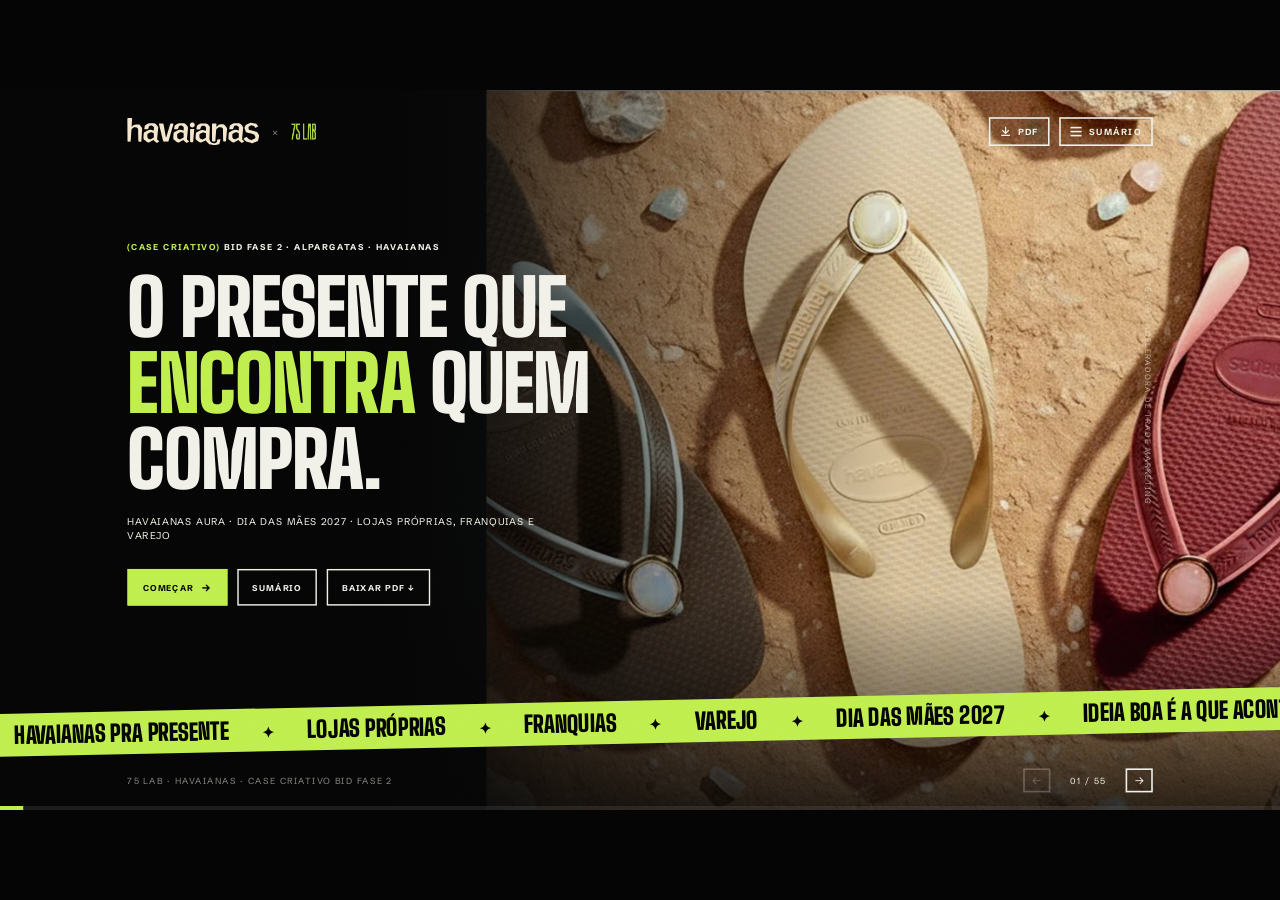
==== index.html @ d4e16b8f "Menos caixas: linhas que ligam, círculos, órbitas e ícones que se desenham Motor de ligações (data-l" ====
<!doctype html>
<html lang="pt-BR">
<head>
<meta charset="utf-8">
<meta name="viewport" content="width=device-width, initial-scale=1">
<title>Havaianas pra presente · Case Criativo · BID Fase 2 · 75 LAB</title>
<meta name="description" content="Case Criativo da 75 LAB para a fase 2 do BID de trade marketing DTC e B2B da Alpargatas: Havaianas Aura, Dia das Mães 2027.">
<meta name="robots" content="noindex">
<meta name="versao" id="versaoDeck" content="20261126164744">
<script>
(function(){var v=document.getElementById('versaoDeck').content;
fetch('versao.txt?t='+Date.now(),{cache:'no-store'}).then(function(r){return r.ok?r.text():''}).then(function(n){n=(n||'').trim();
if(n&&n!==v&&new URLSearchParams(location.search).get('v')!==n){var q=new URLSearchParams(location.search);q.set('v',n);location.replace(location.pathname+'?'+q.toString()+location.hash);}}).catch(function(){});})();
</script>
<link rel="icon" href="assets/75lab-lime.png">
<link rel="preconnect" href="https://fonts.googleapis.com">
<link rel="preconnect" href="https://fonts.gstatic.com" crossorigin>
<link href="https://fonts.googleapis.com/css2?family=Big+Shoulders+Display:wght@700;800;900&family=Schibsted+Grotesk:ital,wght@0,400;0,500;0,600;0,700;0,800;1,400&family=Bodoni+Moda:ital,opsz,wght@0,6..96,400;0,6..96,500;1,6..96,400;1,6..96,500&display=swap" rel="stylesheet">
<link rel="stylesheet" href="assets/deck.css?v=20261126164744">
<link rel="stylesheet" href="assets/fase2.css?v=20261126164744">
</head>
<body>

<svg width="0" height="0" style="position:absolute" aria-hidden="true">
  <symbol id="i-pincel" viewBox="0 0 48 48"><path d="M30 6l12 12-20 20H10V26zM25 11l12 12M10 38l-4 4"/></symbol>
  <symbol id="i-fabrica" viewBox="0 0 48 48"><path d="M6 42V20l10 6v-6l10 6v-6l10 6V8h6v34zM13 35h5M23 35h5M33 35h5"/></symbol>
  <symbol id="i-caminhao" viewBox="0 0 48 48"><path d="M4 11h24v21H4zM28 18h9l7 8v6H28z"/><circle cx="12" cy="36" r="4"/><circle cx="36" cy="36" r="4"/></symbol>
  <symbol id="i-rede" viewBox="0 0 48 48"><rect x="19" y="19" width="10" height="10"/><rect x="5" y="5" width="8" height="8"/><rect x="35" y="5" width="8" height="8"/><rect x="5" y="35" width="8" height="8"/><rect x="35" y="35" width="8" height="8"/><path d="M13 13l6 6M35 13l-6 6M13 35l6-6M35 35l-6-6"/></symbol>
  <symbol id="i-relogio" viewBox="0 0 48 48"><circle cx="24" cy="24" r="18"/><path d="M24 13v11l8 5"/></symbol>
  <symbol id="i-escudo" viewBox="0 0 48 48"><path d="M24 4l16 6v12c0 10-7 18-16 22C15 40 8 32 8 22V10z"/><path d="M17 24l5 5 9-10"/></symbol>
  <symbol id="i-olho" viewBox="0 0 48 48"><path d="M4 24s7-13 20-13 20 13 20 13-7 13-20 13S4 24 4 24z"/><circle cx="24" cy="24" r="6"/></symbol>
  <symbol id="i-check" viewBox="0 0 48 48"><path d="M9 25l9 9 21-21"/></symbol>
  <symbol id="i-qr" viewBox="0 0 64 64"><rect x="8" y="8" width="18" height="18"/><rect x="38" y="8" width="18" height="18"/><rect x="8" y="38" width="18" height="18"/><path d="M14 14h6v6h-6zM44 14h6v6h-6zM14 44h6v6h-6zM38 38h6v6h-6zM50 50h6M50 38v6M38 50h6M44 44h6"/></symbol>
  <symbol id="i-pin" viewBox="0 0 48 48"><path d="M24 44s14-13 14-24a14 14 0 0 0-28 0c0 11 14 24 14 24z"/><circle cx="24" cy="20" r="5"/></symbol>
  <symbol id="i-camera" viewBox="0 0 48 48"><path d="M6 15h36v25H6zM17 15l3-6h8l3 6"/><circle cx="24" cy="27" r="7"/></symbol>
  <symbol id="i-calendario" viewBox="0 0 48 48"><path d="M6 10h36v32H6zM6 19h36M16 5v9M32 5v9M13 27h5M22 27h5M31 27h5M13 34h5M22 34h5"/></symbol>
  <symbol id="i-grafico" viewBox="0 0 48 48"><path d="M7 7v34h35M13 33l9-10 6 6 12-14"/></symbol>
  <symbol id="i-alvo" viewBox="0 0 48 48"><circle cx="24" cy="24" r="18"/><circle cx="24" cy="24" r="10"/><circle cx="24" cy="24" r="2"/></symbol>
  <symbol id="i-pessoas" viewBox="0 0 48 48"><circle cx="17" cy="16" r="6"/><circle cx="33" cy="18" r="5"/><path d="M5 40c0-8 5-13 12-13s12 5 12 13M29 28c7 0 13 4 13 12"/></symbol>
  <symbol id="i-raio" viewBox="0 0 48 48"><path d="M27 4L10 27h12l-3 17 19-25H26z"/></symbol>
  <symbol id="i-loja" viewBox="0 0 48 48"><path d="M6 18l4-10h28l4 10zM8 18v24h32V18M20 42V30h8v12"/></symbol>
  <symbol id="i-caixa" viewBox="0 0 48 48"><path d="M6 14l18-8 18 8v20l-18 8-18-8zM6 14l18 8 18-8M24 22v20"/></symbol>
  <symbol id="i-arquivo" viewBox="0 0 48 48"><path d="M11 4h18l9 9v31H11zM28 4v10h10M17 25h14M17 32h14"/></symbol>
  <symbol id="i-moeda" viewBox="0 0 48 48"><circle cx="24" cy="24" r="18"/><path d="M29 17h-7a4 4 0 0 0 0 8h4a4 4 0 0 1 0 8h-8M24 13v4M24 33v3"/></symbol>
  <symbol id="i-cubo" viewBox="0 0 48 48"><path d="M24 4l18 10v20L24 44 6 34V14zM6 14l18 10 18-10M24 24v20"/></symbol>
  <symbol id="i-sinal" viewBox="0 0 48 48"><circle cx="24" cy="30" r="3"/><path d="M16 22a11 11 0 0 1 16 0M10 16a19 19 0 0 1 28 0M24 33v10"/></symbol>
  <symbol id="i-lupa" viewBox="0 0 48 48"><circle cx="20" cy="20" r="13"/><path d="M30 30l13 13"/></symbol>
  <symbol id="i-tag" viewBox="0 0 48 48"><path d="M6 6h18l18 18-18 18L6 24z"/><circle cx="15" cy="15" r="3"/></symbol>
  <symbol id="i-pasta" viewBox="0 0 48 48"><path d="M5 10h14l4 5h20v25H5z"/></symbol>
  <symbol id="i-versao" viewBox="0 0 48 48"><circle cx="12" cy="10" r="5"/><circle cx="12" cy="38" r="5"/><circle cx="36" cy="18" r="5"/><path d="M12 15v18M36 23c0 9-12 6-21 13"/></symbol>
  <symbol id="i-chat" viewBox="0 0 48 48"><path d="M6 8h36v24H20l-9 8v-8H6z"/></symbol>
  <symbol id="i-mail" viewBox="0 0 48 48"><path d="M5 10h38v28H5zM5 10l19 16 19-16"/></symbol>
  <symbol id="i-fone" viewBox="0 0 48 48"><path d="M10 6h8l4 10-5 4c2 5 6 9 11 11l4-5 10 4v8c0 2-2 4-4 4C20 42 6 28 6 10c0-2 2-4 4-4z"/></symbol>
  <symbol id="i-clique" viewBox="0 0 48 48"><path d="M19 26V9a4 4 0 0 1 8 0v13l9 2c3 .7 5 3.6 4.4 6.6L39 39c-.5 3-3 5-6 5H24c-2 0-3.8-1-5-2.6L11 31c-1.4-2 0-4.8 2.4-4.8 1 0 2 .4 2.7 1.2L19 30"/><path d="M8 12l4 2M10 4l3 4M18 1v4"/></symbol>
  <symbol id="i-funil" viewBox="0 0 48 48"><path d="M5 7h38L28 25v15l-8 4V25z"/></symbol>
  <symbol id="i-presente" viewBox="0 0 48 48"><path d="M6 18h36v8H6zM9 26h30v16H9zM24 18v24M24 18c-4-8-14-8-12-2 1 3 8 2 12 2zM24 18c4-8 14-8 12-2-1 3-8 2-12 2z"/></symbol>
  <symbol id="i-coracao" viewBox="0 0 48 48"><path d="M24 41S6 30 6 17a9 9 0 0 1 18-3 9 9 0 0 1 18 3c0 13-18 24-18 24z"/></symbol>
  <symbol id="i-livro" viewBox="0 0 48 48"><path d="M6 8h14a6 6 0 0 1 4 2 6 6 0 0 1 4-2h14v30H28a5 5 0 0 0-4 2 5 5 0 0 0-4-2H6zM24 10v30"/></symbol>

  <symbol id="i-sacola" viewBox="0 0 48 48"><path d="M9 16h30l-2 27H11zM17 16v-4a7 7 0 0 1 14 0v4"/></symbol>
  <symbol id="i-carrinho" viewBox="0 0 48 48"><path d="M3 8h7l5 23h23l5-17H12"/><circle cx="18" cy="39" r="3"/><circle cx="35" cy="39" r="3"/></symbol>
  <symbol id="i-mesa" viewBox="0 0 48 48"><path d="M4 24h40M9 24v18M39 24v18M12 24v-9h10v9M26 24V11h10v13"/></symbol>
  <symbol id="i-prateleira" viewBox="0 0 48 48"><path d="M6 5v38M42 5v38M6 17h36M6 30h36M6 43h36M12 17v-7M19 17v-7M27 30v-7M34 30v-7"/></symbol>
  <symbol id="i-vitrine" viewBox="0 0 48 48"><path d="M4 12h40v30H4zM4 20h40M15 42v-9h18v9M9 12l4-7h22l4 7"/></symbol>
  <symbol id="i-mao" viewBox="0 0 48 48"><path d="M17 27V11a3 3 0 0 1 6 0v12M23 21V7a3 3 0 0 1 6 0v14M29 21V9a3 3 0 0 1 6 0v15M35 23v-5a3 3 0 0 1 6 0v11c0 9-6 15-14 15h-2c-6 0-9-3-12-8l-6-9a3 3 0 0 1 5-3l3 4"/></symbol>
  <symbol id="i-regua" viewBox="0 0 48 48"><path d="M5 35L35 5l8 8-30 30zM14 26l4 4M19 21l3 3M24 16l4 4M29 11l3 3"/></symbol>
  <symbol id="i-porcento" viewBox="0 0 48 48"><path d="M10 38L38 10"/><circle cx="14" cy="14" r="5"/><circle cx="34" cy="34" r="5"/></symbol>
  <symbol id="i-ampulheta" viewBox="0 0 48 48"><path d="M12 4h24M12 44h24M14 4c0 13 20 11 20 20S14 31 14 44M34 4c0 13-20 11-20 20s20 7 20 20"/></symbol>
  <symbol id="i-megafone" viewBox="0 0 48 48"><path d="M6 19v10h7l19 10V9L13 19zM38 16a10 10 0 0 1 0 16M13 29l3 12h6l-3-11"/></symbol>
</svg>
<div id="wrap"><div id="stage" class="t-foto capa">

  <!-- ===================================================== capa -->
  <section id="capa" class="tela s-capa s-capa3 ativa" data-tema="escuro" data-titulo="Capa" data-cap="">
    <div class="foto sangra" style="background-image:url(assets/marca/aura-familia.webp)"></div>
    <div class="veu sangra"></div>
    <div class="texto">
      <span class="eyebrow anima"><b>(Case Criativo)</b> BID Fase 2 · Alpargatas · Havaianas</span>
      <h1 class="anima d1">O presente que <span>encontra</span> quem compra.</h1>
      <p class="lead anima d2">Havaianas Aura · Dia das Mães 2027 · Lojas próprias, franquias e varejo</p>
      <div class="acoes anima d3">
        <button class="botao cheio seta" data-ir="historia" data-cursor="Ir">Começar</button>
        <button class="botao" data-sumario data-cursor="Abrir">Sumário</button>
        <a class="botao so-tela" href="havaianas-bid-fase2-75lab.pdf?v=20261126164744" download="Havaianas pra presente - Case Criativo 75 LAB.pdf" data-cursor="Baixar">Baixar PDF ↓</a>
      </div>
    </div>
    <span class="rot">75 LAB · Aceleradora de Trade Marketing</span>
    <div class="marquee sangra"><div>
      <span>Havaianas pra presente</span><span>Lojas próprias</span><span>Franquias</span><span>Varejo</span><span>Dia das Mães 2027</span><span>Ideia boa é a que acontece na loja</span>
      <span>Havaianas pra presente</span><span>Lojas próprias</span><span>Franquias</span><span>Varejo</span><span>Dia das Mães 2027</span><span>Ideia boa é a que acontece na loja</span>
    </div></div>
  </section>
  <section id="historia" class="tela s-hist" data-tema="foto" data-titulo="Quinze minutos" data-cap="Abertura">
    <div class="bg sangra" style="background-image:url(assets/lojas-reais/parede.webp)"></div>
    <div class="veu sangra"></div>
    <div class="roteiro-h">
      <p class="l l1">Sexta-feira, 7 de maio de 2027. <b>12h40.</b></p>
      <p class="l l2">Ela tem quinze minutos de almoço, não sabe o número que a mãe calça e ainda não comprou nada.</p>
      <p class="l l3">Ela não vai sair procurando presente.</p>
      <p class="l l4 grande">O presente é que precisa <span class="t-lime">encontrar ela.</span></p>
    </div>
    <span class="rodape-h anima d5">É desses quinze minutos que a gente vai falar.</span>
  </section>
  <section id="agenda" class="tela s-agx" data-tema="claro" data-titulo="Como esta apresentação responde ao pedido" data-cap="Como ler" data-ligas="s1-s2 s2-s3 s3-s4 s4-s5 s5-s6 s6-s7 s7-s8 q1-q2 q2-q3 q3-q4 q4~cu">
    <div class="formas sangra" aria-hidden="true"><i class="anel" style="right:-140px;top:-180px;width:420px;height:420px"></i><i class="pontos" style="left:40px;bottom:36px;width:180px;height:70px"></i></div>
    <span class="eyebrow anima">Como esta apresentação está organizada</span>
    <h2 class="anima d1">Duas partes, <span class="onda t-teal">na ordem do que vocês pediram.</span></h2>
    <span class="linha-t l1 anima d1"><svg class="ic p"><use href="#i-presente"/></svg><b>Parte 1</b> O case criativo, que responde ao briefing da Aura</span>
    <div class="est e1 anima d1"><button class="bn" data-ir="cap-desafio" data-cursor="Ir" data-no="s1" data-circ>01</button><b>O briefing</b><small>Objetivo, público, período e o pedido de cada canal</small></div><div class="est e2 anima d1"><button class="bn" data-ir="cap-processo" data-cursor="Ir" data-no="s2" data-circ>02</button><b>Como a gente chegou aqui</b><small>Processo, a data em números, quem compra, bench e histórico</small></div><div class="est e3 anima d1"><button class="bn" data-ir="cap-kv" data-cursor="Ir" data-no="s3" data-circ>03</button><b>O KV da loja</b><small>O conceito global da Aura adaptado para o Dia das Mães</small></div><div class="est e4 anima d2"><button class="bn" data-ir="cap-estrategia" data-cursor="Ir" data-no="s4" data-circ>04</button><b>Por que cada peça está ali</b><small>Os conceitos que sustentam cada escolha</small></div><div class="est e5 anima d2"><button class="bn" data-ir="cap-lp" data-cursor="Ir" data-no="s5" data-circ>05</button><b>DTC Lojas Próprias</b><small>Big Hello, prateleiras, embalagens, vitrine e cenografia</small></div><div class="est e6 anima d2"><button class="bn" data-ir="cap-fr" data-cursor="Ir" data-no="s6" data-circ>06</button><b>DTC Franquias</b><small>Mesa com caixas, Compacta 4, prateleiras e kits</small></div><div class="est e7 anima d3"><button class="bn" data-ir="cap-b2b" data-cursor="Ir" data-no="s7" data-circ>07</button><b>B2B Varejo</b><small>Alimentar, cross-merchandising e volume para impulso</small></div><div class="est e8 anima d3"><button class="bn" data-ir="cap-eng" data-cursor="Ir" data-no="s8" data-circ>08</button><b>Do desenho à fábrica</b><small>A engenharia em andamento e a produção</small></div>
    <span class="linha-t l2 anima d3"><svg class="ic p"><use href="#i-arquivo"/></svg><b>Parte 2</b> Os sete itens do convite da fase 2, na mesma ordem</span>
    <div class="est q1 anima d3"><button class="bn" data-ir="cap-time" data-cursor="Ir" data-no="q1" data-circ>09</button><b>Estrutura de atendimento</b><em>itens 1 e 2</em><small>Atendimento e segmentação por escopo</small></div><div class="est q2 anima d3"><button class="bn" data-ir="cap-custos" data-cursor="Ir" data-no="q2" data-circ>10</button><b>Custos e remuneração</b><em>itens 3, 4 e 5</em><small>Composição, custos adicionais e remuneração</small></div><div class="est q3 anima d4"><button class="bn" data-ir="cap-gestao" data-cursor="Ir" data-no="q3" data-circ>11</button><b>Gestão da operação</b><em>item 6</em><small>Ferramentas, metodologia, dashboards e governança</small></div><div class="est q4 anima d4"><button class="bn" data-ir="cap-crono" data-cursor="Ir" data-no="q4" data-circ>12</button><b>Cronograma</b><em>item 7</em><small>O cronograma detalhado</small></div>
    <div class="cofre anima zoom d5" data-no="cu" data-circ><svg class="ic"><use href="#i-escudo"/></svg><p>Os valores ficam só no open cost do COUPA. Aqui não aparece custo.</p></div>
    <p class="dica-ag anima d5"><svg class="ic p"><use href="#i-clique"/></svg>Toque num número para ir direto ao capítulo</p>
  </section>
  <section id="cap-desafio" class="tela s-cap" data-tema="escuro" data-titulo="Capítulo 01 · O briefing" data-cap="(01) O briefing" data-capitulo="01">
    <span class="num-cap sangra">01</span>
    <div class="foto-cap sangra" style="background-image:url(assets/marca/aura-familia.webp)"></div>
    <div class="texto"><span class="eyebrow anima"><b>Parte 1 · O case criativo</b> · capítulo 01 de 12</span><h2 class="anima d1">O briefing</h2><p class="lead anima d2">O que vocês pediram para o Dia das Mães da Aura, e como a gente entendeu.</p><p class="responde anima d3"><svg class="ic p"><use href="#i-alvo"/></svg>Responde ao briefing Aura: objetivo, público, período e o pedido de cada canal</p></div>
    <ol class="dentro anima d3"><li><i>01</i>O pedido em uma página</li><li><i>02</i>O que cada canal precisa</li><li><i>03</i>Como a gente leu</li></ol>
    <div class="trilha-cap anima d4"></div>
  </section>
  <section id="briefing" class="tela s-briefx" data-tema="claro" data-titulo="O pedido em uma página" data-cap="(01) O briefing" data-ligas="d1-d2 d2-d3">
    <div class="formas sangra" aria-hidden="true"><i class="pontos" style="left:40px;bottom:40px;width:160px;height:70px"></i></div>
    <span class="destaque-cap anima">O pedido em uma página</span>
    <h2 class="anima d1">Levar a Aura para a data <span class="onda t-teal">mais emocional do varejo.</span></h2>
    <div class="dt dt1 anima d2"><i class="bola" data-no="d1" data-circ><svg class="ic"><use href="#i-loja"/></svg></i><b>12/04</b><span>a campanha entra nas lojas próprias e franquias</span></div>
    <div class="dt dt2 anima d2"><i class="bola" data-no="d2" data-circ><svg class="ic"><use href="#i-carrinho"/></svg></i><b>19/04</b><span>as peças chegam ao varejo</span></div>
    <div class="dt dt3 anima d3"><i class="bola cheia" data-no="d3" data-circ><svg class="ic"><use href="#i-coracao"/></svg></i><b>09/05</b><span>Dia das Mães</span></div>
    <span class="eyebrow ey-ins anima d3">O que a consumidora contou nas pesquisas</span>
    <div class="ins-b anima d3">
      <div><svg class="ic"><use href="#i-raio"/></svg><p><b>O brilho faz diferença</b>O metal na tira faz ela aceitar pagar mais.</p></div>
      <div><svg class="ic"><use href="#i-tag"/></svg><p><b>Pedra é elegância</b>As pedrinhas passam sofisticação.</p></div>
      <div><svg class="ic"><use href="#i-olho"/></svg><p><b>Elegante é simples</b>Desenho limpo, cada detalhe pensado.</p></div>
      <div><svg class="ic"><use href="#i-pin"/></svg><p><b>Vai para mais lugares</b>Com enfeite, o chinelo sai da praia.</p></div>
    </div>
    <div class="pedido anima zoom d2"><i class="orb" aria-hidden="true"><b></b></i>
      <div class="q q1"><svg class="ic"><use href="#i-alvo"/></svg><b>O que fazer</b><p>Levar a campanha global da Aura para o Dia das Mães, sem perder o jeito Aura.</p></div>
      <div class="q q2"><svg class="ic"><use href="#i-megafone"/></svg><b>A mensagem</b><p><strong>Havaianas pra presente.</strong> Depois, Novas Havaianas Aura.</p></div>
      <div class="q q3"><svg class="ic"><use href="#i-pessoas"/></svg><b>Para quem</b><p>Mulheres de 25 a 45 anos, A, B e C, que amam um detalhe bonito.</p></div>
      <div class="q q4"><svg class="ic"><use href="#i-grafico"/></svg><b>Como medir</b><p>Marca mais forte, gente falando e venda.</p></div>
    </div>
    <p class="fonte">Fonte: [BID] Briefing Criativo Aura · Dia das Mães 2027, Alpargatas, e pesquisas de features da Havaianas de 2025 e 2026.</p>
  </section>
  <section id="canais" class="tela s-canx" data-tema="escuro" data-titulo="O que cada canal precisa" data-cap="(01) O briefing" data-ligas="c0-c1 c1-c2 c2-cm">
    <h2 class="anima">Três canais, <span class="t-lime">três jeitos de chegar ao mesmo presente.</span></h2>
    <figure class="arco a0 anima d1"><img src="assets/lojas-reais/lp.webp" alt="Loja própria · flagship de Ipanema" data-amplia="assets/lojas-reais/lp.webp" data-legenda="Loja própria · flagship de Ipanema" data-cursor="Ampliar"><figcaption>Loja própria · flagship de Ipanema</figcaption></figure><i class="no-c c0 anima zoom d1" data-no="c0" data-circ>12/04</i><div class="tx-c t0 anima d2"><span class="eyebrow">DTC</span><b>Lojas Próprias</b><ul><li><svg class="ic p"><use href="#i-mesa"/></svg>Big Hello na entrada</li><li><svg class="ic p"><use href="#i-prateleira"/></svg>KV nas prateleiras</li><li><svg class="ic p"><use href="#i-sacola"/></svg>Sacolas, luvas e envelopes</li><li><svg class="ic p"><use href="#i-vitrine"/></svg>Vitrine e mezanino da Oscar Freire</li></ul></div>
    <figure class="arco a1 anima d2"><img src="assets/lojas-reais/fr.webp" alt="Loja compacta de shopping" data-amplia="assets/lojas-reais/fr.webp" data-legenda="Loja compacta de shopping" data-cursor="Ampliar"><figcaption>Loja compacta de shopping</figcaption></figure><i class="no-c c1 anima zoom d2" data-no="c1" data-circ>12/04</i><div class="tx-c t1 anima d3"><span class="eyebrow">DTC</span><b>Franquias</b><ul><li><svg class="ic p"><use href="#i-mesa"/></svg>Mesa com as caixas de presente</li><li><svg class="ic p"><use href="#i-loja"/></svg>Base na mesa da Compacta 4</li><li><svg class="ic p"><use href="#i-prateleira"/></svg>KV nas prateleiras</li><li><svg class="ic p"><use href="#i-presente"/></svg>Kits com tecido e fita</li></ul></div>
    <figure class="arco a2 anima d3"><img src="assets/lojas-reais/b2b.webp" alt="Espaço Havaianas no supermercado" data-amplia="assets/lojas-reais/b2b.webp" data-legenda="Espaço Havaianas no supermercado" data-cursor="Ampliar"><figcaption>Espaço Havaianas no supermercado</figcaption></figure><i class="no-c c2 anima zoom d3" data-no="c2" data-circ>19/04</i><div class="tx-c t2 anima d4"><span class="eyebrow">B2B</span><b>Varejo</b><ul><li><svg class="ic p"><use href="#i-tag"/></svg>Stopper, testeira, moldura e ilha</li><li><svg class="ic p"><use href="#i-carrinho"/></svg>A Aura perto de outros produtos</li><li><svg class="ic p"><use href="#i-prateleira"/></svg>Muito chinelo à mostra</li><li><svg class="ic p"><use href="#i-relogio"/></svg>Mais tempo de preparo</li></ul></div>
    <div class="maes anima zoom d4" data-no="cm" data-circ><svg class="ic"><use href="#i-coracao"/></svg><b>09/05</b><span>Dia das Mães</span></div>
    <p class="fonte">Fotos reais de lojas Havaianas: divulgação Havaianas, publicadas por Mercado &amp; Consumo (2020, 2022 e 2025). Pedido de cada canal: [BID] Briefing Criativo Aura.</p>
  </section>
  <section id="leitura" class="tela s-leitura2" data-tema="lime" data-titulo="Como a gente leu" data-cap="(01) O briefing">
    <span class="eyebrow anima">Como a gente leu o pedido</span>
    <h2 class="anima d1">Presente se compra em três tempos. <span class="apagada">A loja precisa ajudar nos três.</span></h2>
    <div class="aneis">
      <div class="an anima d2"><div class="anel"><svg viewBox="0 0 200 200"><circle class="fundo" cx="100" cy="100" r="88"/><circle class="arco" cx="100" cy="100" r="88" style="--f:.12"/></svg><b class="num"><span data-conta="3">0</span><small>s</small></b></div><h3><svg class="ic"><use href="#i-olho"/></svg>Pra reconhecer</h3><p>De longe ela já entende: é Dia das Mães, é Havaianas e tem presente ali.</p><em>vitrine · ponta · ilha · placa de carrinho</em></div>
      <div class="an anima d3"><div class="anel"><svg viewBox="0 0 200 200"><circle class="fundo" cx="100" cy="100" r="88"/><circle class="arco" cx="100" cy="100" r="88" style="--f:.5"/></svg><b class="num"><span data-conta="30">0</span><small>s</small></b></div><h3><svg class="ic"><use href="#i-coracao"/></svg>Pra escolher</h3><p>As três cores lado a lado, como numa joalheria, com preço e numeração à vista.</p><em>mesa Big Hello · expositor · moldura</em></div>
      <div class="an anima d4"><div class="anel"><svg viewBox="0 0 200 200"><circle class="fundo" cx="100" cy="100" r="88"/><circle class="arco" cx="100" cy="100" r="88" style="--f:1"/></svg><b class="num"><span data-conta="3">0</span><small>min</small></b></div><h3><svg class="ic"><use href="#i-presente"/></svg>Pra levar pronto</h3><p>Caixa, fita, cartão e sacola na hora de pagar. Ela sai com o presente embrulhado.</p><em>estação de presente · embalagens</em></div>
    </div>
  </section>
  <section id="cap-processo" class="tela s-cap" data-tema="escuro" data-titulo="Capítulo 02 · Como a gente chegou aqui" data-cap="(02) Como a gente chegou aqui" data-capitulo="02">
    <span class="num-cap sangra">02</span>
    <div class="foto-cap sangra" style="background-image:url(assets/marca/aura-glossy.webp)"></div>
    <div class="texto"><span class="eyebrow anima"><b>Parte 1 · O case criativo</b> · capítulo 02 de 12</span><h2 class="anima d1">Como a gente chegou aqui</h2><p class="lead anima d2">O passo a passo da criação, num prazo bem curto e sem pular nenhuma etapa.</p><p class="responde anima d3"><svg class="ic p"><use href="#i-alvo"/></svg>Mostra o processo, a data em números, o comportamento de quem compra, o bench e o histórico da Havaianas</p></div>
    <ol class="dentro anima d3"><li><i>01</i>Dia a dia</li><li><i>02</i>A data em números</li><li><i>03</i>Quem compra e por quê</li><li><i>04</i>O que as marcas fazem</li><li><i>05</i>O que a Havaianas já fez</li><li><i>06</i>O que a gente estudou da marca</li><li><i>07</i>Referências</li></ol>
    <div class="trilha-cap anima d4"></div>
  </section>
  <section id="processo" class="tela s-linha" data-tema="escuro" data-titulo="Dia a dia" data-cap="(02) Como a gente chegou aqui">
    <h2 class="anima">O KV chegou na segunda, às 18h30. <span class="t-lime">A entrega era na sexta, às 17h.</span></h2>
    <div class="nums-p anima d1">
      <div><b class="num" data-conta="6">0</b><span>dias úteis entre o briefing e a entrega, com um feriado no meio</span></div>
      <div><b class="num" data-conta="6">0</b><span>pessoas no time do case: direção, criação, 3D, tráfego e atendimento</span></div>
      <div><b class="num"><span data-conta="280">0</span><small>h</small></b><span>de trabalho no case: as 6 pessoas dedicadas a ele, do briefing à entrega</span></div>
      <div><b class="num" data-conta="57">0</b><span>imagens aprovadas, depois de 5 rodadas de ajuste</span></div>
      <div><b class="num" data-conta="15">0</b><span>desenhos técnicos para a fábrica, que seguem sendo ajustados</span></div>
    </div>
    <div class="tl anima d2">
      <div class="dias"><span>17/11<small>seg</small></span><span>18/11<small>ter</small></span><span>19/11<small>qua</small></span><span class="fer">20/11<small>feriado</small></span><span>23/11<small>seg</small></span><span>24/11<small>ter</small></span><span>25/11<small>qua</small></span><span>26/11<small>qui</small></span><span class="fim">27/11<small>sex · 17h</small></span></div>
      <div class="marcos-p"><i style="--c:.5">Convite</i><i style="--c:1.5">Apresentação do case</i><i style="--c:2.5">Briefing por e-mail</i><i style="--c:4.78" class="kv">KV e guia · 18h30</i><i style="--c:8.7" class="ent">Entrega · 17h</i></div>
      <div class="barras-p">
        <div style="--a:1;--b:3"><span class="lb"><b>Imersão</b>briefing, material da Aura e histórico</span></div>
        <div style="--a:1.5;--b:4.6"><span class="lb"><b>Pesquisa</b>marca, consumidora e lojas de verdade</span></div>
        <div style="--a:2;--b:4.78"><span class="lb"><b>Referências</b>art déco, joalheria, vitrine de presente</span></div>
        <div class="kv" style="--a:4;--b:6"><span class="lb"><b>Produto e lojas em 3D</b>chinelos aprovados na 2ª rodada</span></div>
        <div class="kv" style="--a:4.78;--b:6"><span class="lb"><b>KV da loja</b>4 ajustes</span></div>
        <div class="kv" style="--a:5;--b:7"><span class="lb"><b>Peças</b>17 peças, 5 rodadas</span></div>
        <div class="eng" style="--a:5.4;--b:9"><span class="lb"><b>Engenharia</b>15 desenhos técnicos</span></div>
        <div style="--a:6;--b:8.7"><span class="lb"><b>Lojas e imagens</b>4 lojas, 21 imagens</span></div>
        <div style="--a:7;--b:8.7"><span class="lb"><b>Cronograma e proposta</b>com o ritmo real do time</span></div>
      </div>
    </div>
    <p class="fonte">Fonte: e-mails da Alpargatas de 17, 19, 23 e 24/11/2026 e os registros do time da 75 LAB no case.</p>
  </section>
  <section id="data-numeros" class="tela s-numx" data-tema="escuro" data-titulo="A data em números" data-cap="(02) Como a gente chegou aqui" data-ligas="h>n1 h>n2 h>n3 h>n4 h>n5 h>n6 n7~h">
    <div class="formas sangra" aria-hidden="true"><i class="pontos" style="right:60px;top:60px;width:220px;height:120px"></i><i class="anel tr gira" style="left:-160px;bottom:-220px;width:420px;height:420px"></i></div>
    <span class="eyebrow anima">A data · Dia das Mães</span>
    <h2 class="anima d1">O Natal do <span class="t-lime">primeiro semestre.</span></h2>
    <i class="orbita anima zoom d1" aria-hidden="true"><b></b></i>
    <div class="hub anima zoom d1" data-no="h" data-circ><small>de vendas previstas no Dia das Mães de 2026</small><b>R$ <span data-conta="14.5" data-casas="1">0</span> bi</b><em>Só perde para o Natal · CNC</em></div>
    <div class="no n1 anima dir d2"><i class="bola" data-no="n1" data-circ><svg class="ic"><use href="#i-pessoas"/></svg></i><div><b><span data-conta="109">0</span> mi</b><p>de pessoas vão dar presente</p></div></div>
    <div class="no n2 anima dir d2"><i class="bola" data-no="n2" data-circ><svg class="ic"><use href="#i-moeda"/></svg></i><div><b>R$ <span data-conta="262">0</span></b><p>de gasto médio por pessoa</p></div></div>
    <div class="no n3 anima dir d3"><i class="bola" data-no="n3" data-circ><svg class="ic"><use href="#i-loja"/></svg></i><div><b><span data-conta="72">0</span>%</b><p>compram na loja física</p></div></div>
    <div class="no n4 anima dir d3"><i class="bola" data-no="n4" data-circ><svg class="ic"><use href="#i-sacola"/></svg></i><div><b><span data-conta="41">0</span>%</b><p>dão roupa, calçado ou acessório</p></div></div>
    <div class="no n5 anima dir d4"><i class="bola" data-no="n5" data-circ><svg class="ic"><use href="#i-carrinho"/></svg></i><div><b>R$ <span data-conta="11">0</span> bi</b><p>só no e-commerce</p></div></div>
    <div class="no n6 anima dir d4"><i class="bola" data-no="n6" data-circ><svg class="ic"><use href="#i-tag"/></svg></i><div><b>+<span data-conta="6.25" data-casas="2">0</span>%</b><p>no preço de chinelos e sandálias</p></div></div>
    <div class="no n7 anima esq d3"><i class="bola" data-no="n7" data-circ><svg class="ic"><use href="#i-calendario"/></svg></i><div><b>2027</b><p>A previsão sai em abril. A data cresce de 1,5% a 4,3% ao ano.</p></div></div>
    <div class="leque anima d5"><span class="eyebrow">As matérias</span><button class="pv papel amplia" data-amplia="assets/evidencias/cnc.webp" data-legenda="Diário do Comércio, 07/05/2026 · Dia das Mães deve movimentar R$ 14,4 bilhões no varejo brasileiro em 2026" data-cursor="Ampliar"><img src="assets/evidencias/mini/s10-cnc.webp" alt=""><span><b>Diário do Comércio</b>07/05/2026</span></button><button class="pv papel amplia" data-amplia="assets/evidencias/abecs.webp" data-legenda="Giro News, 05/05/2026 · Dia das Mães deve movimentar R$ 17 bilhões no varejo em 2026" data-cursor="Ampliar"><img src="assets/evidencias/mini/s10-abecs.webp" alt=""><span><b>Giro News</b>05/05/2026</span></button><button class="pv papel amplia" data-amplia="assets/evidencias/abiacom.webp" data-legenda="Giro News, 27/04/2026 · E-commerce deve faturar R$ 11 bilhões no Dia das Mães" data-cursor="Ampliar"><img src="assets/evidencias/mini/s10-abiacom.webp" alt=""><span><b>Giro News</b>27/04/2026</span></button><button class="pv papel amplia" data-amplia="assets/evidencias/viva.webp" data-legenda="Viva, 08/05/2026 · Roupas, calçados e acessórios lideram os presentes do Dia das Mães" data-cursor="Ampliar"><img src="assets/evidencias/mini/s10-viva.webp" alt=""><span><b>Viva</b>08/05/2026</span></button></div>
    <p class="fonte">Fontes: CNC (Diário do Comércio, 07/05/2026); Abecs e Instituto Datafolha (Giro News, 05/05/2026); ABIACOM (Giro News, 27/04/2026); FecomercioSP (Viva, 08/05/2026).</p>
  </section>
  <section id="data-comportamento" class="tela s-compx" data-tema="claro" data-titulo="Quem compra e por quê" data-cap="(02) Como a gente chegou aqui" data-ligas="a1>a2 a2>a3 a3>a4 a4>a5">
    <div class="formas sangra" aria-hidden="true"><i class="anel" style="right:-120px;top:-160px;width:380px;height:380px"></i><i class="pontos" style="right:40px;bottom:40px;width:160px;height:80px"></i></div>
    <h2 class="anima">Quem compra o presente <span class="onda t-teal">e o que pesa na escolha.</span></h2>
    <div class="ins-x">
      <div class="ix anima d1"><svg class="pct" viewBox="0 0 120 120"><circle class="f" cx="60" cy="60" r="52"/><circle class="v" cx="60" cy="60" r="52" pathLength="100" style="--p:75"/></svg><b class="num"><span data-conta="75">0</span>%</b><div><p>acham difícil escolher o presente</p><em><svg class="ic"><use href="#i-loja"/></svg>Na loja: ajudar a escolher</em></div></div>
      <div class="ix anima d1"><svg class="pct" viewBox="0 0 120 120"><circle class="f" cx="60" cy="60" r="52"/><circle class="v" cx="60" cy="60" r="52" pathLength="100" style="--p:64"/></svg><b class="num"><span data-conta="64">0</span>%</b><div><p>pensam no que a mãe precisa</p><em><svg class="ic"><use href="#i-coracao"/></svg>Na loja: desejo de usar todo dia</em></div></div>
      <div class="ix anima d2"><svg class="pct" viewBox="0 0 120 120"><circle class="f" cx="60" cy="60" r="52"/><circle class="v" cx="60" cy="60" r="52" pathLength="100" style="--p:52"/></svg><b class="num"><span data-conta="52">0</span>%</b><div><p>dão uma lembrancinha</p><em><svg class="ic"><use href="#i-tag"/></svg>Na loja: duas faixas de preço</em></div></div>
      <div class="ix anima d2"><svg class="pct" viewBox="0 0 120 120"><circle class="f" cx="60" cy="60" r="52"/><circle class="v" cx="60" cy="60" r="52" pathLength="100" style="--p:42"/></svg><b class="num"><span data-conta="42">0</span>%</b><div><p>levam a mãe junto na compra</p><em><svg class="ic"><use href="#i-pessoas"/></svg>Na loja: falar com as duas</em></div></div>
      <div class="ix anima d3"><svg class="pct" viewBox="0 0 120 120"><circle class="f" cx="60" cy="60" r="52"/><circle class="v" cx="60" cy="60" r="52" pathLength="100" style="--p:79"/></svg><b class="num"><span data-conta="79">0</span>%</b><div><p>pesquisam o preço antes</p><em><svg class="ic"><use href="#i-moeda"/></svg>Na loja: preço à vista no par</em></div></div>
      <div class="ix anima d3"><svg class="pct" viewBox="0 0 120 120"><circle class="f" cx="60" cy="60" r="52"/><circle class="v" cx="60" cy="60" r="52" pathLength="100" style="--p:70"/></svg><b class="num">7<small> em </small>10</b><div><p>dizem que a propaganda pesa</p><em><svg class="ic"><use href="#i-megafone"/></svg>Na loja: a última mídia antes do caixa</em></div></div>
    </div>
    <div class="apelos-x anima d4"><span class="eyebrow"><svg class="ic p"><use href="#i-chat"/></svg>Os apelos das campanhas de 2026</span>
      <span class="ap ap1" data-no="a1">o fim da mãe perfeita</span><span class="ap ap2" data-no="a2">herança entre gerações</span><span class="ap ap3" data-no="a3">a mulher além da maternidade</span><span class="ap ap4" data-no="a4">presente com significado</span><span class="ap ap5" data-no="a5">humor e cultura pop</span></div>
    <div class="cascata anima dir d2"><span class="eyebrow">As pesquisas</span><button class="pv papel amplia" data-amplia="assets/evidencias/globo.webp" data-legenda="Propmark, 24/04/2026 · Dia das mães: 83% dos brasileiros vão comemorar a data mesmo com orçamento apertado" data-cursor="Ampliar"><img src="assets/evidencias/mini/s11-globo.webp" alt=""><span><b>Propmark</b>24/04/2026</span></button><button class="pv papel amplia" data-amplia="assets/evidencias/mindminers.webp" data-legenda="Mercado &amp; Consumo, 06/05/2025 · O Boticário e Natura são as marcas mais lembradas neste Dia das Mães" data-cursor="Ampliar"><img src="assets/evidencias/mini/s11-mindminers.webp" alt=""><span><b>Mercado &amp; Consumo</b>06/05/2025</span></button><button class="pv papel amplia" data-amplia="assets/evidencias/gestaoclick.webp" data-legenda="ABC da Comunicação, 05/05/2026 · Brasileiros compram mais, mas gastam menos" data-cursor="Ampliar"><img src="assets/evidencias/mini/s11-gestaoclick.webp" alt=""><span><b>ABC da Comunicação</b>05/05/2026</span></button><button class="pv papel amplia" data-amplia="assets/evidencias/meio.webp" data-legenda="Meio &amp; Mensagem, 07/05/2026 · O que marca as campanhas de Dia das Mães em 2026?" data-cursor="Ampliar"><img src="assets/evidencias/mini/s11-meio.webp" alt=""><span><b>Meio &amp; Mensagem</b>07/05/2026</span></button></div>
    <p class="fonte">Fontes: Google, citado por Meio &amp; Mensagem (07/05/2026); MindMiners (Mercado &amp; Consumo, 06/05/2025); Estudo Globo com PiniOn (Propmark, 24/04/2026); GestãoClick (ABC da Comunicação, 05/05/2026).</p>
  </section>
  <section id="data-bench" class="tela s-benchx" data-tema="escuro" data-titulo="O que as marcas fazem" data-cap="(02) Como a gente chegou aqui" data-ligas="b1-b2 b2-b3 b3-b4 b4-b5 b5-b6 l1>au l2>au l3>au">
    <div class="formas sangra" aria-hidden="true"><i class="anel tr gira" style="right:-60px;bottom:-60px;width:520px;height:520px"></i><i class="pontos" style="left:60px;top:40px;width:160px;height:60px"></i></div>
    <h2 class="anima">O que as marcas fazem <span class="t-lime">no Dia das Mães.</span></h2>
    <div class="grupo g1 anima d1"><span>beleza</span></div><div class="grupo g2 anima d1"><span>moda</span></div><div class="grupo g3 anima d1"><span>chocolate</span></div>
    <div class="mb m1 anima d1"><i class="pt" data-no="b1"></i><b>O Boticário</b><p>A mais lembrada, com 23%. Em 2026, o ninho vazio.</p><button class="pv papel amplia" data-amplia="assets/evidencias/boticario.webp" data-legenda="Propmark, 08/05/2026 · Dia das Mães: a proposta do comercial viral do Boticário" data-cursor="Ampliar"><img src="assets/evidencias/mini/s12-boticario.webp" alt=""><span><b>Propmark</b>08/05/2026</span></button></div>
    <div class="mb m2 anima d1"><i class="pt" data-no="b2"></i><b>Natura</b><p>A segunda, com 14%. Kits prontos para presentear.</p><button class="pv papel amplia" data-amplia="assets/evidencias/mindminers.webp" data-legenda="Mercado &amp; Consumo, 06/05/2025 · O Boticário e Natura são as marcas mais lembradas" data-cursor="Ampliar"><img src="assets/evidencias/mini/s12-mindminers.webp" alt=""><span><b>Mercado &amp; Consumo</b>06/05/2025</span></button></div>
    <div class="mb m3 anima d2"><i class="pt" data-no="b3"></i><b>Renner</b><p>“Entrelaços”: moda passada entre gerações.</p><button class="pv papel amplia" data-amplia="assets/evidencias/renner.webp" data-legenda="Propmark, 28/04/2026 · Renner une Sabrina Sato, Taís Araujo e suas mães em novo filme" data-cursor="Ampliar"><img src="assets/evidencias/mini/s12-renner.webp" alt=""><span><b>Propmark</b>28/04/2026</span></button></div>
    <div class="mb m4 anima d2"><i class="pt" data-no="b4"></i><b>Hering</b><p>Os ritmos da maternidade, sem a mãe perfeita.</p><button class="pv papel amplia" data-amplia="assets/evidencias/hering.webp" data-legenda="Propmark, 16/04/2026 · Grazi Massafera e Sophie Charlotte estrelam campanha de Dia das Mães da Hering" data-cursor="Ampliar"><img src="assets/evidencias/mini/s12-hering.webp" alt=""><span><b>Propmark</b>16/04/2026</span></button></div>
    <div class="mb m5 anima d3"><i class="pt" data-no="b5"></i><b>Kopenhagen</b><p>O presente como memória.</p><button class="pv papel amplia" data-amplia="assets/evidencias/kopenhagen.webp" data-legenda="Propmark, 27/04/2026 · Campanha de Dia das Mães da Kopenhagen foca na identidade feminina" data-cursor="Ampliar"><img src="assets/evidencias/mini/s12-kopenhagen.webp" alt=""><span><b>Propmark</b>27/04/2026</span></button></div>
    <div class="mb m6 anima d3"><i class="pt" data-no="b6"></i><b>Cacau Show</b><p>29 produtos e kits que a cliente monta.</p><button class="pv papel amplia" data-amplia="assets/evidencias/cacau.webp" data-legenda="Diário do Grande ABC, 15/04/2026 · Cacau Show lança produtos para Dia das Mães" data-cursor="Ampliar"><img src="assets/evidencias/mini/s12-cacau.webp" alt=""><span><b>Diário do Grande ABC</b>15/04/2026</span></button></div>
    <div class="licoes">
      <span class="eyebrow anima d4"><svg class="ic p"><use href="#i-alvo"/></svg>O que a gente leva para a Aura</span>
      <div class="lc l1 anima esq d4"><div><b>Presente já embrulhado vende mais.</b><p>Kit pronto e embalagem bonita lideram a lembrança.</p></div><i class="bola" data-no="l1" data-circ><svg class="ic"><use href="#i-presente"/></svg></i></div>
      <div class="lc l2 anima esq d4"><div><b>Emoção sem clichê.</b><p>Desejo e cuidado, não sacrifício.</p></div><i class="bola" data-no="l2" data-circ><svg class="ic"><use href="#i-coracao"/></svg></i></div>
      <div class="lc l3 anima esq d5"><div><b>A loja virou palco.</b><p>Vitrine interativa, QR e personalização na hora.</p></div><i class="bola" data-no="l3" data-circ><svg class="ic"><use href="#i-qr"/></svg></i></div>
    </div>
    <div class="aura-n anima zoom d5" data-no="au" data-circ><small>tudo isso vai para a</small><b>Aura</b></div>
    <p class="fonte">Fontes: MindMiners (Mercado &amp; Consumo, 06/05/2025); Meio &amp; Mensagem, Women to Watch (07/05/2026); Propmark (abril e maio de 2026); Diário do Grande ABC (15/04/2026). Ações descritas a partir de reportagens públicas.</p>
  </section>
  <section id="data-havaianas" class="tela s-histx" data-tema="claro2" data-titulo="O que a Havaianas já fez" data-cap="(02) Como a gente chegou aqui" data-ligas="h25-h26 h26-n27">
    <div class="formas sangra" aria-hidden="true"><i class="pontos" style="right:50px;top:70px;width:180px;height:100px"></i></div>
    <h2 class="anima">“Havaianas pra presente” <span class="onda t-teal">já é a plataforma da marca na data.</span></h2>
    <figure class="pol p1 anima d1"><img src="assets/marca/h25-loja.webp" alt="" data-amplia="assets/marca/h25-loja.webp" data-legenda="2025 · Lojas próprias: fachada e vitrine com flores" data-cursor="Ampliar"><figcaption>Fachada e vitrine com flores</figcaption></figure>
    <figure class="pol p2 anima d1"><img src="assets/marca/h25-b2b.webp" alt="" data-amplia="assets/marca/h25-b2b.webp" data-legenda="2025 · Varejo: displays e cubos pra presente" data-cursor="Ampliar"><figcaption>Displays “pra presente” no varejo</figcaption></figure>
    <figure class="pol p3 anima d2"><img src="assets/marca/h26-vitrine.webp" alt="" data-amplia="assets/marca/h26-vitrine.webp" data-legenda="2026 · Vitrine com O Diabo Veste Prada 2" data-cursor="Ampliar"><figcaption>Vitrine com o filme</figcaption></figure>
    <figure class="pol p4 anima d2"><img src="assets/marca/h26-tapete.webp" alt="" data-amplia="assets/marca/h26-tapete.webp" data-legenda="2026 · Tapete vermelho na loja" data-cursor="Ampliar"><figcaption>Tapete vermelho na loja</figcaption></figure>
    <i class="pt-ano t25 anima zoom d1" data-no="h25" data-circ></i><i class="pt-ano t26 anima zoom d2" data-no="h26" data-circ></i>
    <div class="ano-x y25 anima d2"><b>2025</b><ul><li><svg class="ic"><use href="#i-raio"/></svg>Campanha com a GALERIA.ag</li><li><svg class="ic"><use href="#i-pin"/></svg>Flower bar na Oscar Freire</li><li><svg class="ic"><use href="#i-presente"/></svg>Embalagem especial e brindes</li></ul>
      <button class="pv papel amplia" data-amplia="assets/evidencias/havaianas25.webp" data-legenda="Acontecendo Aqui, 09/05/2025 · Havaianas lança campanha de Dia das Mães com foco no ato de presentear" data-cursor="Ampliar"><img src="assets/evidencias/havaianas25.webp" alt=""><span><b>Acontecendo Aqui</b>09/05/2025</span></button></div>
    <div class="ano-x y26 anima d3"><b>2026</b><ul><li><svg class="ic"><use href="#i-camera"/></svg>“Tira o salto, vai de Havaianas”</li><li><svg class="ic"><use href="#i-carrinho"/></svg>Kits no e-commerce</li><li><svg class="ic"><use href="#i-megafone"/></svg>Tapete vermelho e influenciadoras</li></ul>
      <button class="pv papel amplia" data-amplia="assets/evidencias/havaianas26.webp" data-legenda="Meio &amp; Mensagem, 20/04/2026 · O Diabo Veste Prada, e Havaianas, em nova coleção" data-cursor="Ampliar"><img src="assets/evidencias/mini/s13-havaianas26.webp" alt=""><span><b>Meio &amp; Mensagem</b>20/04/2026</span></button></div>
    <div class="n27 anima zoom d4" data-no="n27" data-circ><span class="tag">2027</span><b>A Aura chega com um produto-joia.</b><p>Falta um ponto de venda à altura de um presente com pedra.</p></div>
    <p class="seta-x anima d5">É aqui que a gente entra <svg class="ic p"><use href="#i-check"/></svg></p>
    <p class="fonte">Fontes: histórico do [BID] Briefing Criativo Aura (páginas 11 e 12); Acontecendo Aqui (09/05/2025); Meio &amp; Mensagem (20/04/2026).</p>
  </section>
  <section id="desk" class="tela s-desk3" data-tema="claro2" data-titulo="O que a gente estudou antes" data-cap="(02) Como a gente chegou aqui">
    <h2 class="anima">Antes de desenhar, <span class="onda t-teal">a gente estudou a marca, quem compra e a loja.</span></h2>
    <div class="codigos anima d1">
      <figure class="cg g0"><img src="assets/marca/kv-institucional.webp" alt=""><figcaption>O guia da marca</figcaption></figure>
      <figure class="cg g1"><img src="assets/marca/original.webp" alt=""><figcaption>Original do Brasil desde 1962</figcaption></figure>
      <figure class="cg g2"><img src="assets/marca/logo.webp" alt=""><figcaption>Logo e assinatura em vermelho</figcaption></figure>
      <figure class="cg g3"><img src="assets/marca/cores.webp" alt=""><figcaption>Cores vizinhas, em degradê</figcaption></figure>
      <figure class="cg g4"><img src="assets/marca/tipografia.webp" alt=""><figcaption>Maison, sempre em caixa baixa</figcaption></figure>
      <figure class="cg g5"><img src="assets/marca/aura-global.webp" alt=""><figcaption>A Aura no KV global</figcaption></figure>
    </div>
    <div class="col3e">
      <div class="ce anima d2"><span class="eyebrow"><svg class="ic p"><use href="#i-livro"/></svg>A marca</span>
        <div class="st"><b data-conta="94">0</b><small>%</small><span>dos brasileiros têm um par</span></div>
        <div class="st"><b data-conta="200">0</b><small>mil</small><span>pontos de venda no país</span></div>
        <p>Alegria, humor e calor. Nem frio e minimalista, nem exagerado.</p></div>
      <div class="ce anima d3"><span class="eyebrow"><svg class="ic p"><use href="#i-coracao"/></svg>Quem compra</span>
        <ul><li>O brilho na tira faz ela aceitar pagar mais</li><li>Pedra é sinal de elegância</li><li>Elegante é desenho limpo</li><li>O enfeite leva o chinelo para mais lugares</li></ul></div>
      <div class="ce anima d4"><span class="eyebrow"><svg class="ic p"><use href="#i-loja"/></svg>A loja de verdade</span>
        <ul><li>Logo vermelho grande na fachada</li><li>Plaquinha oval de preço no gancho</li><li>Numeração em etiqueta redonda</li><li>No supermercado, faixa vermelha com um logo só</li></ul></div>
    </div>
    <p class="fonte">Fontes: Guide de Marca Havaianas (Select VBI), KV global da Aura, briefing Aura e fotos públicas de lojas Havaianas em 2025 e 2026.</p>
  </section>
  <section id="referencias" class="tela s-ref2" data-tema="escuro" data-titulo="Referências e o que vimos no mercado" data-cap="(02) Como a gente chegou aqui">
    <h2 class="anima">Quatro referências, <span class="t-lime">e o que cada uma ensinou.</span></h2>
    <div class="mural">
      <figure class="pol p0 anima d1"><div class="ft contem"><img src="assets/aura/card-creme.webp" alt=""></div><figcaption><b>Art déco brasileiro</b><span>As molduras das portas e janelas das casas antigas viraram o recorte de todas as peças.</span><em>A moldura é a marca.</em></figcaption></figure>
      <figure class="pol p1 anima d2"><div class="ft"><img src="assets/aura/pedra-close.webp" alt=""></div><figcaption><b>Joalheria</b><span>A pedra da Aura é uma joia: pede moldura, tecido e luz.</span><em>Um par por moldura.</em></figcaption></figure>
      <figure class="pol p2 anima d3"><div class="ft branco"><img src="assets/marca/caixa-presente.webp" alt=""></div><figcaption><b>O presente pronto</b><span>A caixa vermelha da marca já é presente: falta a fita na cor do chinelo e o tecido.</span><em>A embalagem também vende.</em></figcaption></figure>
      <figure class="pol p3 anima d4"><div class="ft"><img src="assets/lojas-reais/fachada.webp" alt=""></div><figcaption><b>A loja Havaianas</b><span>Logo vermelho na fachada, parede por cor e pouca informação.</span><em>A campanha entra e a loja continua Havaianas.</em></figcaption></figure>
    </div>
    <div class="licoes anima d5"><span class="eyebrow">O que a gente viu no mercado</span>
      <div><b>Presente se escolhe pela cor</b><span>As três cores juntas fazem ela decidir mais rápido.</span></div>
      <div><b>Preço à vista ajuda</b><span>Plaquinha em todo par e etiqueta em toda cor.</span></div>
      <div><b>Embrulhar faz parte</b><span>Quem sai com o presente pronto não desiste no caixa.</span></div>
      <div><b>No supermercado, quantidade vende</b><span>Muito chinelo ao alcance da mão.</span></div>
    </div>
  </section>
  <section id="virada" class="tela s-virada campanha" data-tema="escuro" data-titulo="Agora, a campanha" data-cap="(03) O KV da loja">
    <div class="v-azul sangra"></div>
    <div class="v-cards sangra" aria-hidden="true"><img src="assets/aura/card-rosa.webp" alt=""><img src="assets/aura/card-creme.webp" alt=""><img src="assets/aura/card-azul.webp" alt=""></div>
    <div class="v1"><span class="eyebrow"><b>Até aqui</b></span><h2>O racional.</h2><p>O pedido, o processo, a pesquisa e as referências.</p></div>
    <div class="v2"><span class="eyebrow">A partir daqui</span><h2>Agora, <em>a campanha.</em></h2><p>O KV da loja, as peças e as lojas prontas para o Dia das Mães.</p></div>
  </section>
  <section id="cap-kv" class="tela s-cap campanha" data-tema="escuro" data-titulo="Capítulo 03 · O KV da loja" data-cap="(03) O KV da loja" data-capitulo="03">
    <span class="num-cap sangra">03</span>
    <div class="foto-cap sangra" style="background-image:url(assets/aura/kv-recebido.webp)"></div>
    <div class="texto"><span class="eyebrow anima"><b>Parte 1 · O case criativo</b> · capítulo 03 de 12</span><h2 class="anima d1">O KV da loja</h2><p class="lead anima d2">Como a gente transformou o KV global da Aura em comunicação de ponto de venda.</p><p class="responde anima d3"><svg class="ic p"><use href="#i-alvo"/></svg>Responde ao briefing: adaptar o conceito global da Aura para o Dia das Mães</p></div>
    <ol class="dentro anima d3"><li><i>01</i>O KV que chegou</li><li><i>02</i>Os quatro ajustes</li><li><i>03</i>A ordem de leitura</li><li><i>04</i>Do maior ao menor</li></ol>
    <div class="trilha-cap anima d4"></div>
  </section>
  <section id="kv-recebido" class="tela s-kv1 campanha" data-tema="aura" data-titulo="O KV que chegou" data-cap="(03) O KV da loja">
    <div class="papel sangra"></div>
    <div class="texto-kv anima esq">
      <span class="eyebrow">Onde tudo começou</span>
      <h2>Recebemos um KV <em>de lançamento.</em></h2>
      <p>O KV global da Aura: os três chinelos em cartões art déco sobre o azul, o logo new havaianas Aura e uma frase em inglês.</p>
      <div class="dois-kv"><div><b><svg class="ic p"><use href="#i-check"/></svg>O que já funcionava</b><span>O azul, os cartões art déco e a foto dos chinelos. Isso a gente manteve.</span></div><div><b><svg class="ic p"><use href="#i-alvo"/></svg>O que faltava pra data</b><span>Falar de presente, em português, numa frase que se lê em dois segundos.</span></div></div>
    </div>
    <figure class="kv-fig anima dir d1"><img src="assets/aura/kv-recebido.webp" alt="KV global de lançamento da Aura"><figcaption>O KV que chegou · new havaianas Aura</figcaption></figure>
  </section>
  <section id="kv-ajustes" class="tela s-kv5 campanha" data-tema="escuro" data-titulo="Os quatro ajustes" data-cap="(03) O KV da loja">
    <h2 class="anima">Quatro ajustes <span class="t-lime">e o KV passou a falar de presente.</span></h2>
    <div class="comp anima zoom d1" id="compKV" style="--x:50%">
      <img class="antes" src="assets/aura/kv-recebido.webp" alt="KV recebido">
      <div class="depois"><img src="assets/aura/kv-azul.webp" alt="KV da loja"></div>
      <span class="rot r-antes">antes · KV global</span><span class="rot r-depois">depois · KV da loja</span>
      <i class="puxador" data-cursor="Arrastar"><b>⟷</b></i>
    </div>
    <ol class="ajustes2 anima d2">
      <li><svg class="ic"><use href="#i-vitrine"/></svg><div><b><i>1</i>A borda</b><p>O recorte art déco dos cartões virou o contorno das testeiras, da vitrine e das laterais.</p></div></li>
      <li><svg class="ic"><use href="#i-megafone"/></svg><div><b><i>2</i>A frase</b><p>Sai o inglês e entra “Dia das Mães, tem Havaianas pra presente”.</p></div></li>
      <li><svg class="ic"><use href="#i-tag"/></svg><div><b><i>3</i>O selo</b><p>A moldura junta frase e marca, e funciona sozinha nas peças pequenas.</p></div></li>
      <li><svg class="ic"><use href="#i-arquivo"/></svg><div><b><i>4</i>A assinatura</b><p>“Novas Havaianas Aura” desceu para o rodapé, pra não brigar com a data.</p></div></li>
    </ol>
    <p class="fonte">Arraste o meio da imagem para comparar. KV da loja criado pela 75 LAB a partir do KV global da Aura enviado pela Alpargatas em 23/11/2026.</p>
  </section>
  <section id="kv-ordem" class="tela s-kv3 campanha" data-tema="aura" data-titulo="A ordem de leitura" data-cap="(03) O KV da loja">
    <div class="papel sangra"></div>
    <div class="texto-kv anima esq">
      <span class="eyebrow">Uma ordem que vale pra todas as peças</span>
      <h2>Marca, data, <em>produto,</em> lançamento.</h2>
      <ol class="ordem"><li><i>1</i><b>Marca</b>Havaianas é sempre o maior elemento, dentro do selo.</li><li><i>2</i><b>Data</b>“Dia das Mães, tem … pra presente” abraça a marca.</li><li><i>3</i><b>Produto</b>Os chinelos nas molduras, de frente pra quem compra. A Aura é o presente.</li><li><i>4</i><b>Lançamento</b>Novas Havaianas Aura, no rodapé de cada peça.</li></ol>
      <p class="teoria-mini"><svg class="ic p"><use href="#i-olho"/></svg>Na loja ninguém para pra ler: a pessoa bate o olho e entende. Por isso a ordem nunca muda de uma peça para outra.</p>
    </div>
    <div class="kv-ordem anima dir d1"><img src="assets/aura/kv-azul.webp" alt=""><i style="left:67%;top:18%">1</i><i style="left:33%;top:10%">2</i><i style="left:50%;top:60%">3</i><i style="left:66%;top:89%">4</i></div>
  </section>
  <section id="kv-escala" class="tela s-kv4 campanha" data-tema="escuro" data-titulo="Do maior ao menor" data-cap="(03) O KV da loja">
    <h2 class="anima">O mesmo selo funciona <span class="t-lime">de 2,6 metros a 15 centímetros.</span></h2>
    <p class="lead anima d1">A gente não redesenhou a campanha em cada peça. Usou as mesmas regras em todos os tamanhos, e é isso que deixa a loja própria, a franquia e o supermercado com a mesma cara.</p>
    <div class="escada anima d2">
      <figure style="--h:100%"><img src="assets/pecas/ilha-az-1.webp" alt=""><figcaption><b>2,6 m</b>ilha</figcaption></figure>
      <figure style="--h:86%"><img src="assets/pecas/ponta5-1.webp" alt=""><figcaption><b>2,2 m</b>ponta de gôndola</figcaption></figure>
      <figure style="--h:72%"><img src="assets/pecas/vit5-close.webp" alt=""><figcaption><b>vitrine</b>logo em relevo</figcaption></figure>
      <figure style="--h:60%"><img src="assets/pecas/mesa-r5-relevo.webp" alt=""><figcaption><b>2,0 m</b>mesa Big Hello</figcaption></figure>
      <figure style="--h:46%"><img src="assets/pecas/leve-testeira-solo-az.webp" alt=""><figcaption><b>100 cm</b>testeira</figcaption></figure>
      <figure style="--h:34%"><img src="assets/pecas/leve-wobbler-solo-az.webp" alt=""><figcaption><b>15 cm</b>wobbler</figcaption></figure>
      <figure style="--h:26%"><img src="assets/pecas/leve-tag-solo-az.webp" alt=""><figcaption><b>18 cm</b>tag</figcaption></figure>
    </div>
    <div class="kv-imagem anima d3"><img src="assets/aura/kv-imagem.webp" alt=""><p><b>Quando tem espaço pra foto,</b> a moldura abre uma janela com a Aura no pé. O selo, as molduras e a assinatura continuam no mesmo lugar.</p></div>
  </section>
  <section id="cap-estrategia" class="tela s-cap campanha" data-tema="escuro" data-titulo="Capítulo 04 · Por que cada peça está ali" data-cap="(04) A estratégia" data-capitulo="04">
    <span class="num-cap sangra">04</span>
    <div class="foto-cap sangra" style="background-image:url(assets/lojas2/loja-rua_03_Entrada_mesa_hero_e_display.webp)"></div>
    <div class="texto"><span class="eyebrow anima"><b>Parte 1 · O case criativo</b> · capítulo 04 de 12</span><h2 class="anima d1">Por que cada peça está ali</h2><p class="lead anima d2">As ideias de marketing e de varejo por trás de cada escolha, contadas sem complicação.</p><p class="responde anima d3"><svg class="ic p"><use href="#i-alvo"/></svg>Mostra o racional das peças, com os conceitos que sustentam cada escolha</p></div>
    <ol class="dentro anima d3"><li><i>01</i>Sete ideias, sete decisões</li><li><i>02</i>O caminho do presente</li></ol>
    <div class="trilha-cap anima d4"></div>
  </section>
  <section id="teoria" class="tela s-teo campanha" data-tema="aura" data-titulo="Sete ideias, sete decisões" data-cap="(04) A estratégia">
    <div class="papel sangra"></div>
    <h2 class="anima">Nenhuma peça está ali por enfeite. <em>Cada uma tem um motivo.</em></h2>
    <ol class="conceitos anima d1" id="conceitos">
      <li class="on"><button data-cursor="Ver"><i>01</i><b>Os primeiros segundos</b></button></li>
      <li><button data-cursor="Ver"><i>02</i><b>A decisão é na loja</b></button></li>
      <li><button data-cursor="Ver"><i>03</i><b>O piloto automático</b></button></li>
      <li><button data-cursor="Ver"><i>04</i><b>O que faz reconhecer</b></button></li>
      <li><button data-cursor="Ver"><i>05</i><b>O ritual do presente</b></button></li>
      <li><button data-cursor="Ver"><i>06</i><b>Os primeiros passos</b></button></li>
      <li><button data-cursor="Ver"><i>07</i><b>Comprar junto</b></button></li>
    </ol>
    <div class="conceito-box anima dir d2" id="conceitoBox"></div>
    <template id="conceitosDados">
      <i data-t="Os primeiros segundos" data-ic="relogio" data-a="P&amp;G, Primeiro Momento da Verdade (2005) · Shankar e outros, Journal of Retailing (2011)" data-img="assets/lojas2/loja-rua_03_Entrada_mesa_hero_e_display.webp" data-p="a mesa Big Hello e a vitrine">A P&amp;G chamou de primeiro momento da verdade os segundos em que a pessoa olha a prateleira e decide. Por isso a primeira peça que ela vê, a mesa ou a vitrine, carrega a campanha inteira.</i>
      <i data-t="A decisão é na loja" data-ic="loja" data-a="POPAI, Shopper Engagement Study (2012) · Blessa, Merchandising no Ponto de Venda (2006)" data-img="assets/lojas2/corredor_02_Ponta_display_G_corredor_principal.webp" data-p="ponta de gôndola, ilha e peças de gôndola">Segundo o POPAI, 76% das compras no varejo são decididas dentro da loja. No supermercado a Aura disputa atenção com tudo, e a peça é a última chance de convencer.</i>
      <i data-t="O piloto automático" data-ic="raio" data-a="Daniel Kahneman, Rápido e Devagar (2011)" data-img="assets/aura/kv-azul.webp" data-p="a mesma ordem de leitura em todas as peças">Kahneman mostrou que a gente decide quase tudo no automático, rápido e sem pensar muito. Se todas as peças seguem a mesma ordem, ela reconhece em três segundos, sem esforço.</i>
      <i data-t="O que faz reconhecer" data-ic="olho" data-a="Jenni Romaniuk, Building Distinctive Brand Assets (2018) · Byron Sharp, Como as Marcas Crescem (2010)" data-img="assets/aura/card-creme.webp" data-p="a moldura art déco e o selo">Marca cresce quando é fácil de reconhecer. A moldura art déco e o selo se repetem do wobbler à ilha e viram um código da Aura, não só desta campanha.</i>
      <i data-t="O ritual do presente" data-ic="presente" data-a="Russell Belk (1979) · John Sherry, Journal of Consumer Research (1983)" data-img="assets/pecas/gs3-g-1.webp" data-p="estação de presente, caixas, fitas e cartão">Dar presente tem um ritual: escolher, embrulhar e entregar. A estação de presente e as embalagens fazem o embrulho por ela, e ela sai da loja com tudo pronto, até o cartão.</i>
      <i data-t="Os primeiros passos" data-ic="pin" data-a="Paco Underhill, Vamos às Compras (1999)" data-img="assets/lojas2/loja-shopping_A3_Big_Hello_mesa_atual.webp" data-p="a mesa Big Hello alguns passos depois da porta">Logo depois da porta, a pessoa ainda está se situando e quase não presta atenção em nada. Por isso a mesa Big Hello fica alguns passos para dentro, onde o olhar já chegou.</i>
      <i data-t="Comprar junto" data-ic="carrinho" data-a="Kotler e Keller, Administração de Marketing · Blessa (2006)" data-img="assets/lojas2/corredor_A4_Wobbler_stopper_clip_strip.webp" data-p="a fita de chinelos, o wobbler e o stopper na gôndola de praia">Produtos que combinam vendem juntos. A fita com cinco pares na gôndola de praia leva a Aura para quem foi comprar protetor solar e toalha.</i>
    </template>
    <p class="fonte">As referências de cada ideia estão no próprio quadro.</p>
  </section>
  <section id="jornada" class="tela s-jornx campanha" data-tema="escuro" data-titulo="O caminho do presente" data-cap="(04) A estratégia" data-ligas="j1-j2 j2-j3 j3-j4">
    <h2 class="anima">Ver, parar, escolher e levar. <span class="t-lime">Cada canal tem uma peça pra cada passo.</span></h2>
    <figure class="cj j1 anima zoom d1" data-no="j1" data-circ><img src="assets/lojas2/loja-shopping_A2_Vitrine_Aura.webp" alt="" data-amplia="assets/lojas2/loja-shopping_A2_Vitrine_Aura.webp" data-legenda="Ver" data-cursor="Ampliar"><span class="nj">1</span></figure><div class="tj t1 anima d2"><b><svg class="ic"><use href="#i-olho"/></svg>Ver</b><small>chama a atenção</small><ul><li><i class="c0"></i>Fachada e vitrine</li><li><i class="c1"></i>Vitrine</li><li><i class="c2"></i>Placa de carrinho e testeira</li></ul></div>
    <figure class="cj j2 anima zoom d2" data-no="j2" data-circ><img src="assets/lojas2/loja-rua_03_Entrada_mesa_hero_e_display.webp" alt="" data-amplia="assets/lojas2/loja-rua_03_Entrada_mesa_hero_e_display.webp" data-legenda="Parar" data-cursor="Ampliar"><span class="nj">2</span></figure><div class="tj t2 anima d3"><b><svg class="ic"><use href="#i-mao"/></svg>Parar</b><small>desperta o interesse</small><ul><li><i class="c0"></i>Mesa Big Hello</li><li><i class="c1"></i>Big Hello na mesa da loja</li><li><i class="c2"></i>Ponta de gôndola e ilha</li></ul></div>
    <figure class="cj j3 anima zoom d3" data-no="j3" data-circ><img src="assets/lojas2/loja-rua_A4_Glorifier.webp" alt="" data-amplia="assets/lojas2/loja-rua_A4_Glorifier.webp" data-legenda="Escolher" data-cursor="Ampliar"><span class="nj">3</span></figure><div class="tj t3 anima d4"><b><svg class="ic"><use href="#i-coracao"/></svg>Escolher</b><small>dá vontade</small><ul><li><i class="c0"></i>Expositor de prateleira</li><li><i class="c1"></i>Expositor e caixotes</li><li><i class="c2"></i>Moldura, wobbler e tag</li></ul></div>
    <figure class="cj j4 anima zoom d4" data-no="j4" data-circ><img src="assets/lojas2/loja-rua_A5_Gift_Station_e_caixa.webp" alt="" data-amplia="assets/lojas2/loja-rua_A5_Gift_Station_e_caixa.webp" data-legenda="Levar" data-cursor="Ampliar"><span class="nj">4</span></figure><div class="tj t4 anima d5"><b><svg class="ic"><use href="#i-sacola"/></svg>Levar</b><small>fecha a compra</small><ul><li><i class="c0"></i>Estação de presente e embalagens</li><li><i class="c1"></i>Estação de presente e sacola</li><li><i class="c2"></i>Fita de chinelos no gancho</li></ul></div>
    <div class="leg-j anima d5"><span><i class="c0"></i>Lojas Próprias</span><span><i class="c1"></i>Franquias</span><span><i class="c2"></i>Varejo</span></div>
    <p class="fonte">Modelo AIDA (atenção, interesse, desejo e ação), de E. St. Elmo Lewis, citado em Kotler e Keller, Administração de Marketing.</p>
  </section>
  <section id="cap-lp" class="tela s-cap aura-cap campanha" data-tema="escuro" data-titulo="Capítulo 05 · DTC Lojas Próprias" data-cap="(05) DTC Lojas Próprias" data-capitulo="05">
    <span class="num-cap sangra">05</span>
    <div class="foto-cap sangra" style="background-image:url(assets/lojas2/loja-rua_04_Interior_geral.webp)"></div>
    <div class="texto"><span class="eyebrow anima"><b>Parte 1 · O case criativo</b> · capítulo 05 de 12</span><h2 class="anima d1">DTC Lojas Próprias</h2><p class="lead anima d2">Uma loja de rua com a campanha inteira: onde cada peça fica e por quê.</p><p class="responde anima d3"><svg class="ic p"><use href="#i-alvo"/></svg>Responde ao briefing: mesa Big Hello, prateleiras, embalagens, vitrine e cenografia</p></div>
    <ol class="dentro anima d3"><li><i>01</i>A loja vista de cima</li><li><i>02</i>A loja pronta</li></ol>
    <div class="trilha-cap anima d4"></div>
  </section>
  <section id="planta-lp" class="tela s-planta campanha" data-tema="claro" data-titulo="A loja própria vista de cima" data-cap="(05) DTC Lojas Próprias" data-planta="rua">
    <span class="eyebrow anima"><b>Vista de cima</b> · loja de rua</span>
    <h2 class="anima d1">Cada peça <span class="onda t-teal">no ponto certo do caminho.</span></h2>
    <div class="planta anima d2"><img src="assets/plantas/rua.webp" alt="Planta da loja de rua com as peças"><span class="entrada">entrada</span></div>
    <ol class="lista-pl anima d2"></ol>
    <figure class="vista-pl anima dir d3"><img alt=""><figcaption></figcaption></figure>
  </section>
  <section id="galeria-lp" class="tela s-cine campanha" data-tema="escuro" data-titulo="A loja própria pronta" data-cap="(05) DTC Lojas Próprias">
    <div class="cine anima zoom d1"><img class="h on" src="assets/lojas2/loja-rua_04_Interior_geral.webp" alt=""><img class="h" src="assets/lojas2/loja-rua_01_Fachada_dia.webp" alt="" loading="lazy"><img class="h" src="assets/lojas2/loja-rua_03_Entrada_mesa_hero_e_display.webp" alt="" loading="lazy"><img class="h" src="assets/lojas2/loja-rua_A4_Glorifier.webp" alt="" loading="lazy"><img class="h" src="assets/lojas2/loja-rua_A5_Gift_Station_e_caixa.webp" alt="" loading="lazy"><img class="h" src="assets/pecas/mesa-r5-1.webp" alt="" loading="lazy"><img class="h" src="assets/pecas/mesa-r5-caixas.webp" alt="" loading="lazy"><img class="h" src="assets/pecas/prat-1.webp" alt="" loading="lazy"><img class="h" src="assets/pecas/gs3-g-1.webp" alt="" loading="lazy"><img class="h" src="assets/pecas/sac5-sol-1.webp" alt="" loading="lazy"></div>
        <h2 class="anima">A loja própria <span class="t-lime">no dia 12 de abril.</span></h2>
    <p class="leg-c anima d1" id="cineLeg">A mesa Big Hello logo na entrada</p>
    <div class="tira-c anima d2" id="cineTira"><button class="on" data-leg="A mesa Big Hello logo na entrada" data-cursor="Ver"><img src="assets/lojas2/loja-rua_04_Interior_geral.webp" alt=""></button><button class="" data-leg="A fachada" data-cursor="Ver"><img src="assets/lojas2/loja-rua_01_Fachada_dia.webp" alt=""></button><button class="" data-leg="Quem entra dá de cara com o presente" data-cursor="Ver"><img src="assets/lojas2/loja-rua_03_Entrada_mesa_hero_e_display.webp" alt=""></button><button class="" data-leg="O expositor de prateleira, como vitrine de joia" data-cursor="Ver"><img src="assets/lojas2/loja-rua_A4_Glorifier.webp" alt=""></button><button class="" data-leg="A estação de presente colada no caixa" data-cursor="Ver"><img src="assets/lojas2/loja-rua_A5_Gift_Station_e_caixa.webp" alt=""></button><button class="" data-leg="Peça aprovada · mesa Big Hello" data-cursor="Ver"><img src="assets/pecas/mesa-r5-1.webp" alt=""></button><button class="" data-leg="Peça aprovada · as caixas de presente na mesa" data-cursor="Ver"><img src="assets/pecas/mesa-r5-caixas.webp" alt=""></button><button class="" data-leg="Peça aprovada · expositor de prateleira" data-cursor="Ver"><img src="assets/pecas/prat-1.webp" alt=""></button><button class="" data-leg="Peça aprovada · estação de presente" data-cursor="Ver"><img src="assets/pecas/gs3-g-1.webp" alt=""></button><button class="" data-leg="Peça aprovada · sacolas" data-cursor="Ver"><img src="assets/pecas/sac5-sol-1.webp" alt=""></button></div>
    <p class="fonte">Imagens da 75 LAB: as peças aprovadas montadas numa loja de rua em 3D, com a comunicação igual à das lojas Havaianas.</p>
  </section>
  <section id="cap-fr" class="tela s-cap aura-cap campanha" data-tema="escuro" data-titulo="Capítulo 06 · DTC Franquias" data-cap="(06) DTC Franquias" data-capitulo="06">
    <span class="num-cap sangra">06</span>
    <div class="foto-cap sangra" style="background-image:url(assets/lojas2/loja-shopping_01_Fachada_frontal.webp)"></div>
    <div class="texto"><span class="eyebrow anima"><b>Parte 1 · O case criativo</b> · capítulo 06 de 12</span><h2 class="anima d1">DTC Franquias</h2><p class="lead anima d2">Uma loja de shopping: a campanha entra na mesa e na parede que a franquia já tem.</p><p class="responde anima d3"><svg class="ic p"><use href="#i-alvo"/></svg>Responde ao briefing: mesa com caixas, referência da Compacta 4, prateleiras e kits de presente</p></div>
    <ol class="dentro anima d3"><li><i>01</i>A loja vista de cima</li><li><i>02</i>A loja pronta</li></ol>
    <div class="trilha-cap anima d4"></div>
  </section>
  <section id="planta-fr" class="tela s-planta campanha" data-tema="claro" data-titulo="A franquia vista de cima" data-cap="(06) DTC Franquias" data-planta="shopping">
    <span class="eyebrow anima"><b>Vista de cima</b> · loja de shopping</span>
    <h2 class="anima d1">O dinheiro do franqueado <span class="onda t-teal">onde a venda acontece.</span></h2>
    <div class="planta anima d2"><img src="assets/plantas/shopping.webp" alt="Planta da loja de shopping com as peças"><span class="entrada">corredor do shopping</span></div>
    <ol class="lista-pl anima d2"></ol>
    <figure class="vista-pl anima dir d3"><img alt=""><figcaption></figcaption></figure>
  </section>
  <section id="galeria-fr" class="tela s-gal campanha" data-tema="escuro" data-titulo="A franquia pronta" data-cap="(06) DTC Franquias">
    <h2 class="anima">A franquia <span class="t-lime">pronta pro Dia das Mães.</span></h2>
    <div class="gal g6 anima d1">
      <button class="gi big amplia" data-amplia="assets/lojas2/loja-shopping_01_Fachada_frontal.webp" data-legenda="Loja de shopping · fachada com a vitrine" data-cursor="Ampliar"><img src="assets/lojas2/loja-shopping_01_Fachada_frontal.webp" alt=""><span>Fachada e vitrine</span></button>
      <button class="gi amplia" data-amplia="assets/lojas2/loja-shopping_A2_Vitrine_Aura.webp" data-legenda="Vitrine Aura" data-cursor="Ampliar"><img src="assets/lojas2/loja-shopping_A2_Vitrine_Aura.webp" alt=""><span>Vitrine</span></button>
      <button class="gi amplia" data-amplia="assets/lojas2/loja-shopping_A3_Big_Hello_mesa_atual.webp" data-legenda="Big Hello na mesa que a loja já tem" data-cursor="Ampliar"><img src="assets/lojas2/loja-shopping_A3_Big_Hello_mesa_atual.webp" alt=""><span>Big Hello na mesa da loja</span></button>
      <button class="gi amplia" data-amplia="assets/lojas2/loja-shopping_A5_Glorifier.webp" data-legenda="Expositor de prateleira" data-cursor="Ampliar"><img src="assets/lojas2/loja-shopping_A5_Glorifier.webp" alt=""><span>Expositor de prateleira</span></button>
      <button class="gi amplia" data-amplia="assets/lojas2/loja-shopping_A6_Gift_Station_e_caixa.webp" data-legenda="Estação de presente" data-cursor="Ampliar"><img src="assets/lojas2/loja-shopping_A6_Gift_Station_e_caixa.webp" alt=""><span>Estação de presente</span></button>
      <button class="gi amplia" data-amplia="assets/lojas2/loja-shopping_04_Interior_geral.webp" data-legenda="Vista de dentro da loja" data-cursor="Ampliar"><img src="assets/lojas2/loja-shopping_04_Interior_geral.webp" alt=""><span>Por dentro</span></button>
    </div>
    <div class="pecas-tira anima d2"><span class="eyebrow">As peças aprovadas</span>
      <button class="amplia" data-amplia="assets/pecas/vit5-1.webp" data-legenda="Vitrine" data-cursor="Ampliar"><img src="assets/pecas/vit5-1.webp" alt=""><b>Vitrine</b></button>
      <button class="amplia" data-amplia="assets/pecas/loja-a-1.webp" data-legenda="Big Hello na mesa da loja" data-cursor="Ampliar"><img src="assets/pecas/loja-a-1.webp" alt=""><b>Big Hello na mesa</b></button>
      <button class="amplia" data-amplia="assets/pecas/loja-b-1.webp" data-legenda="Versão com bancos dos lados" data-cursor="Ampliar"><img src="assets/pecas/loja-b-1.webp" alt=""><b>Versão com bancos</b></button>
      <button class="amplia" data-amplia="assets/pecas/prat-2.webp" data-legenda="Expositor de prateleira" data-cursor="Ampliar"><img src="assets/pecas/prat-2.webp" alt=""><b>Expositor</b></button>
      <button class="amplia" data-amplia="assets/pecas/gs3-b-1.webp" data-legenda="Estação de presente no balcão" data-cursor="Ampliar"><img src="assets/pecas/gs3-b-1.webp" alt=""><b>Estação no balcão</b></button>
    </div>
    <p class="fonte">Imagens da 75 LAB: as peças aprovadas montadas numa loja de shopping em 3D. A vitrine de vidro foi colocada na frente aberta da loja para receber a peça.</p>
  </section>
  <section id="cap-b2b" class="tela s-cap aura-cap campanha" data-tema="escuro" data-titulo="Capítulo 07 · B2B Varejo" data-cap="(07) B2B Varejo" data-capitulo="07">
    <span class="num-cap sangra">07</span>
    <div class="foto-cap sangra" style="background-image:url(assets/lojas2/store-in-store_A2_Ilha_e_store_in_store.webp)"></div>
    <div class="texto"><span class="eyebrow anima"><b>Parte 1 · O case criativo</b> · capítulo 07 de 12</span><h2 class="anima d1">B2B Varejo</h2><p class="lead anima d2">Hipermercado e supermercado: bastante produto, compra por impulso e a Aura perto de outros produtos.</p><p class="responde anima d3"><svg class="ic p"><use href="#i-alvo"/></svg>Responde ao briefing: materiais do alimentar, cross-merchandising e volume para impulso</p></div>
    <ol class="dentro anima d3"><li><i>01</i>O hipermercado visto de cima</li><li><i>02</i>O corredor visto de cima</li><li><i>03</i>O varejo pronto</li></ol>
    <div class="trilha-cap anima d4"></div>
  </section>
  <section id="planta-sis" class="tela s-planta campanha" data-tema="claro" data-titulo="O hipermercado visto de cima" data-cap="(07) B2B Varejo" data-planta="sis">
    <span class="eyebrow anima"><b>Vista de cima</b> · espaço Havaianas no hipermercado</span>
    <h2 class="anima d1">A ilha chama quem passa <span class="onda t-teal">no corredor principal.</span></h2>
    <div class="planta anima d2"><img src="assets/plantas/sis.webp" alt="Planta do espaço Havaianas no hipermercado"><span class="entrada">corredor principal do hipermercado</span></div>
    <ol class="lista-pl anima d2"></ol>
    <figure class="vista-pl anima dir d3"><img alt=""><figcaption></figcaption></figure>
  </section>
  <section id="planta-cor" class="tela s-planta campanha" data-tema="claro" data-titulo="O corredor visto de cima" data-cap="(07) B2B Varejo" data-planta="corredor">
    <span class="eyebrow anima"><b>Vista de cima</b> · corredor de supermercado</span>
    <h2 class="anima d1">A Aura dentro e fora <span class="onda t-teal">do corredor de calçados.</span></h2>
    <div class="planta anima d2"><img src="assets/plantas/corredor.webp" alt="Planta do corredor com as peças"><span class="entrada">corredor principal</span></div>
    <ol class="lista-pl anima d2"></ol>
    <figure class="vista-pl anima dir d3"><img alt=""><figcaption></figcaption></figure>
  </section>
  <section id="galeria-b2b" class="tela s-muro campanha" data-tema="escuro" data-titulo="O varejo pronto" data-cap="(07) B2B Varejo">
    <div class="muro sangra"><div class="fila f1"><div class="rolo"><button class="amplia" data-amplia="assets/lojas2/store-in-store_07_Display_hero.webp" data-legenda="A ilha Aura no hipermercado" data-cursor="Ampliar"><img src="assets/lojas2/store-in-store_07_Display_hero.webp" alt=""><span>A ilha Aura no hipermercado</span></button><button class="amplia" data-amplia="assets/lojas2/corredor_02_Ponta_display_G_corredor_principal.webp" data-legenda="Ponta de gôndola" data-cursor="Ampliar"><img src="assets/lojas2/corredor_02_Ponta_display_G_corredor_principal.webp" alt=""><span>Ponta de gôndola</span></button><button class="amplia" data-amplia="assets/lojas2/store-in-store_A2_Ilha_e_store_in_store.webp" data-legenda="Espaço Havaianas e carrinho com placa" data-cursor="Ampliar"><img src="assets/lojas2/store-in-store_A2_Ilha_e_store_in_store.webp" alt=""><span>Espaço Havaianas e carrinho com placa</span></button><button class="amplia" data-amplia="assets/lojas2/corredor_A3_Moldura_e_testeira.webp" data-legenda="Moldura e testeira" data-cursor="Ampliar"><img src="assets/lojas2/corredor_A3_Moldura_e_testeira.webp" alt=""><span>Moldura e testeira</span></button><button class="amplia" data-amplia="assets/lojas2/corredor_A4_Wobbler_stopper_clip_strip.webp" data-legenda="Wobbler, stopper e fita de chinelos" data-cursor="Ampliar"><img src="assets/lojas2/corredor_A4_Wobbler_stopper_clip_strip.webp" alt=""><span>Wobbler, stopper e fita de chinelos</span></button><button class="amplia" data-amplia="assets/lojas2/corredor_A2_Corredor_Havaianas_e_praia.webp" data-legenda="Na gôndola de praia" data-cursor="Ampliar"><img src="assets/lojas2/corredor_A2_Corredor_Havaianas_e_praia.webp" alt=""><span>Na gôndola de praia</span></button><button class="amplia" data-amplia="assets/lojas2/store-in-store_07_Display_hero.webp" data-legenda="A ilha Aura no hipermercado" data-cursor="Ampliar"><img src="assets/lojas2/store-in-store_07_Display_hero.webp" alt=""><span>A ilha Aura no hipermercado</span></button><button class="amplia" data-amplia="assets/lojas2/corredor_02_Ponta_display_G_corredor_principal.webp" data-legenda="Ponta de gôndola" data-cursor="Ampliar"><img src="assets/lojas2/corredor_02_Ponta_display_G_corredor_principal.webp" alt=""><span>Ponta de gôndola</span></button><button class="amplia" data-amplia="assets/lojas2/store-in-store_A2_Ilha_e_store_in_store.webp" data-legenda="Espaço Havaianas e carrinho com placa" data-cursor="Ampliar"><img src="assets/lojas2/store-in-store_A2_Ilha_e_store_in_store.webp" alt=""><span>Espaço Havaianas e carrinho com placa</span></button><button class="amplia" data-amplia="assets/lojas2/corredor_A3_Moldura_e_testeira.webp" data-legenda="Moldura e testeira" data-cursor="Ampliar"><img src="assets/lojas2/corredor_A3_Moldura_e_testeira.webp" alt=""><span>Moldura e testeira</span></button><button class="amplia" data-amplia="assets/lojas2/corredor_A4_Wobbler_stopper_clip_strip.webp" data-legenda="Wobbler, stopper e fita de chinelos" data-cursor="Ampliar"><img src="assets/lojas2/corredor_A4_Wobbler_stopper_clip_strip.webp" alt=""><span>Wobbler, stopper e fita de chinelos</span></button><button class="amplia" data-amplia="assets/lojas2/corredor_A2_Corredor_Havaianas_e_praia.webp" data-legenda="Na gôndola de praia" data-cursor="Ampliar"><img src="assets/lojas2/corredor_A2_Corredor_Havaianas_e_praia.webp" alt=""><span>Na gôndola de praia</span></button></div></div><div class="fila f2"><div class="rolo"><button class="amplia" data-amplia="assets/pecas/ilha-az-1.webp" data-legenda="Ilha" data-cursor="Ampliar"><img src="assets/pecas/ilha-az-1.webp" alt=""><span>Ilha</span></button><button class="amplia" data-amplia="assets/pecas/ponta5-1.webp" data-legenda="Ponta de gôndola" data-cursor="Ampliar"><img src="assets/pecas/ponta5-1.webp" alt=""><span>Ponta de gôndola</span></button><button class="amplia" data-amplia="assets/pecas/leve-clip-aplic-az.webp" data-legenda="Fita de chinelos" data-cursor="Ampliar"><img src="assets/pecas/leve-clip-aplic-az.webp" alt=""><span>Fita de chinelos</span></button><button class="amplia" data-amplia="assets/pecas/leve-moldura-aplic-az.webp" data-legenda="Moldura de gôndola" data-cursor="Ampliar"><img src="assets/pecas/leve-moldura-aplic-az.webp" alt=""><span>Moldura de gôndola</span></button><button class="amplia" data-amplia="assets/pecas/carrinho-az.webp" data-legenda="Placa de carrinho" data-cursor="Ampliar"><img src="assets/pecas/carrinho-az.webp" alt=""><span>Placa de carrinho</span></button><button class="amplia" data-amplia="assets/pecas/leve-testeira-aplic-az.webp" data-legenda="Testeira" data-cursor="Ampliar"><img src="assets/pecas/leve-testeira-aplic-az.webp" alt=""><span>Testeira</span></button><button class="amplia" data-amplia="assets/pecas/leve-wobbler-aplic-az.webp" data-legenda="Wobbler" data-cursor="Ampliar"><img src="assets/pecas/leve-wobbler-aplic-az.webp" alt=""><span>Wobbler</span></button><button class="amplia" data-amplia="assets/pecas/leve-stopper-aplic-az.webp" data-legenda="Stopper" data-cursor="Ampliar"><img src="assets/pecas/leve-stopper-aplic-az.webp" alt=""><span>Stopper</span></button><button class="amplia" data-amplia="assets/pecas/ilha-az-1.webp" data-legenda="Ilha" data-cursor="Ampliar"><img src="assets/pecas/ilha-az-1.webp" alt=""><span>Ilha</span></button><button class="amplia" data-amplia="assets/pecas/ponta5-1.webp" data-legenda="Ponta de gôndola" data-cursor="Ampliar"><img src="assets/pecas/ponta5-1.webp" alt=""><span>Ponta de gôndola</span></button><button class="amplia" data-amplia="assets/pecas/leve-clip-aplic-az.webp" data-legenda="Fita de chinelos" data-cursor="Ampliar"><img src="assets/pecas/leve-clip-aplic-az.webp" alt=""><span>Fita de chinelos</span></button><button class="amplia" data-amplia="assets/pecas/leve-moldura-aplic-az.webp" data-legenda="Moldura de gôndola" data-cursor="Ampliar"><img src="assets/pecas/leve-moldura-aplic-az.webp" alt=""><span>Moldura de gôndola</span></button><button class="amplia" data-amplia="assets/pecas/carrinho-az.webp" data-legenda="Placa de carrinho" data-cursor="Ampliar"><img src="assets/pecas/carrinho-az.webp" alt=""><span>Placa de carrinho</span></button><button class="amplia" data-amplia="assets/pecas/leve-testeira-aplic-az.webp" data-legenda="Testeira" data-cursor="Ampliar"><img src="assets/pecas/leve-testeira-aplic-az.webp" alt=""><span>Testeira</span></button><button class="amplia" data-amplia="assets/pecas/leve-wobbler-aplic-az.webp" data-legenda="Wobbler" data-cursor="Ampliar"><img src="assets/pecas/leve-wobbler-aplic-az.webp" alt=""><span>Wobbler</span></button><button class="amplia" data-amplia="assets/pecas/leve-stopper-aplic-az.webp" data-legenda="Stopper" data-cursor="Ampliar"><img src="assets/pecas/leve-stopper-aplic-az.webp" alt=""><span>Stopper</span></button></div></div></div>
    <h2 class="anima">No varejo, <span class="t-lime">produto na mão e presente em todo canto.</span></h2>
    <p class="fonte">Imagens da 75 LAB: as peças aprovadas montadas num espaço de hipermercado e num corredor de supermercado em 3D. Passe o mouse para parar e clique para ampliar.</p>
  </section>
  <section id="cap-eng" class="tela s-cap campanha" data-tema="escuro" data-titulo="Capítulo 08 · Do desenho à fábrica" data-cap="(08) Do desenho à fábrica" data-capitulo="08">
    <span class="num-cap sangra">08</span>
    <div class="foto-cap sangra" style="background-image:url(assets/eng2/mesa-frente.webp)"></div>
    <div class="texto"><span class="eyebrow anima"><b>Parte 1 · O case criativo</b> · capítulo 08 de 12</span><h2 class="anima d1">Do desenho à fábrica</h2><p class="lead anima d2">Os desenhos técnicos, que seguem em andamento, e como a gente cuida da produção até a loja.</p><p class="responde anima d3"><svg class="ic p"><use href="#i-alvo"/></svg>Mostra a engenharia em andamento e a inteligência de produção</p></div>
    <ol class="dentro anima d3"><li><i>01</i>Os desenhos técnicos</li><li><i>02</i>Da gráfica até a loja</li></ol>
    <div class="trilha-cap anima d4"></div>
  </section>
  <section id="engenharia" class="tela s-eng2 campanha" data-tema="planta" data-titulo="Os desenhos técnicos" data-cap="(08) Do desenho à fábrica">
    <span class="destaque-cap anima">Em andamento · como estava em 26/11/2026</span>
    <h2 class="anima d1">Pensada pra fábrica, <span class="t-lime">não só pra ficar bonita na imagem.</span></h2>
    <div class="status-eng anima d2">
      <div class="se"><b>Mesa Big Hello</b><span>202 × 109,5 × 194,4 cm · base em camadas, dois tampos de madeira e caixas de presente</span><em class="ok">pronto, igual ao aprovado</em></div>
      <div class="se"><b>Ilha</b><span>232,9 × 128 × 263,5 cm · cubos que giram e adesivo de chão</span><em class="rev">trocando a foto das laterais</em></div>
      <div class="se"><b>Ponta de gôndola</b><span>120,5 × 53,2 × 237,1 cm · topo em relevo e laterais com foto</span><em class="rev">trocando a foto das laterais</em></div>
      <div class="se"><b>Peças de gôndola</b><span>stopper, testeira, moldura, tag, wobbler, fita de chinelos e placa de carrinho, em plástico de 1 e 2 mm</span><em class="ok">recortes prontos</em></div>
      <div class="se"><b>Embalagens</b><span>sacolas em três tamanhos, caixas com luva e caixa envelope, já planificadas</span><em class="rev">ajustando a sacola</em></div>
      <div class="se"><b>Vitrine e estação de presente</b><span>vitrine de 3,7 m de largura e os módulos da estação de presente</span><em class="rev">indo para a versão aprovada</em></div>
      <div class="se"><b>Expositor e mesas das franquias</b><span>molduras em plástico, ganchos e a peça em L que veste a mesa da loja</span><em class="des">em desenho</em></div>
    </div>
    <div class="desenhos anima dir d2">
      <button class="dz amplia" data-amplia="assets/eng2/mesa-frente.webp" data-legenda="Mesa Big Hello · frente com as medidas" data-cursor="Ampliar"><img src="assets/eng2/mesa-frente.webp" alt=""><span>Mesa Big Hello · frente com medidas</span></button>
      <button class="dz amplia" data-amplia="assets/eng2/ilha-frente.webp" data-legenda="Ilha · frente com a posição dos ganchos" data-cursor="Ampliar"><img src="assets/eng2/ilha-frente.webp" alt=""><span>Ilha · frente e ganchos</span></button>
      <button class="dz amplia" data-amplia="assets/eng2/ponta-frente.webp" data-legenda="Ponta de gôndola · vista de frente" data-cursor="Ampliar"><img src="assets/eng2/ponta-frente.webp" alt=""><span>Ponta de gôndola · frente</span></button>
      <button class="dz amplia" data-amplia="assets/eng2/mesa-lateral.webp" data-legenda="Mesa Big Hello · vista lateral com as medidas" data-cursor="Ampliar"><img src="assets/eng2/mesa-lateral.webp" alt=""><span>Mesa Big Hello · lateral</span></button>
    </div>
    <div class="metodo-eng anima d3">
      <span class="eyebrow">Cada desenho técnico leva para a fábrica</span>
      <span class="pill">as duas versões de cor</span><span class="pill">medidas e recorte em tamanho real</span><span class="pill">material e acabamento de cada parte</span><span class="pill">quantidades para orçar</span><span class="pill">aproveitamento da chapa</span><span class="pill">como montar</span>
    </div>
    <p class="fonte">Desenhos técnicos da 75 LAB para o case Aura: primeira versão de 24/11/2026, sendo ajustada para as imagens aprovadas em 25/11. Materiais e quantidades ainda em orçamento.</p>
  </section>
  <section id="producao" class="tela s-prod2 campanha" data-tema="lime" data-titulo="Da gráfica até a loja" data-cap="(08) Do desenho à fábrica">
    <h2 class="anima">Da gráfica até a loja, <span class="apagada">sem desperdiçar a verba no caminho.</span></h2>
    <div class="esteira anima d1">
      <div class="linha-e"><i class="peca"></i></div>
      <div class="est"><span class="bola"><svg class="ic"><use href="#i-fabrica"/></svg></span><b>Compra por material</b><p>A gente junta as peças por material e negocia o volume, não peça por peça.</p></div>
      <div class="est"><span class="bola"><svg class="ic"><use href="#i-moeda"/></svg></span><b>Três orçamentos</b><p>Toda peça tem três orçamentos, e vocês veem a comparação aberta.</p></div>
      <div class="est"><span class="bola"><svg class="ic"><use href="#i-cubo"/></svg></span><b>Protótipo antes</b><p>Testa o protótipo antes do lote e confere cada lote antes de liberar.</p></div>
      <div class="est"><span class="bola"><svg class="ic"><use href="#i-caixa"/></svg></span><b>Um kit por loja</b><p>Cada loja recebe o seu kit, com a lista do que veio e o guia de montagem.</p></div>
      <div class="est"><span class="bola"><svg class="ic"><use href="#i-caminhao"/></svg></span><b>Entrega por canal</b><p>Lojas próprias em ondas, franquias no Brasil todo, varejo nos centros de distribuição.</p></div>
      <div class="est"><span class="bola"><svg class="ic"><use href="#i-qr"/></svg></span><b>QR em cada peça</b><p>Mostra quando chegou e quando foi montada, com foto.</p></div>
    </div>
    <div class="verbas2 anima d3">
      <span class="eyebrow">Como a gente cuida de cada verba</span>
      <div><b>Lojas Próprias</b><span>Vitrine e cenografia que podem ser usadas de novo no mezanino e na próxima campanha.</span></div>
      <div><b>Franquias</b><span>Peças que vestem a mesa que a franquia já tem. O franqueado compra comunicação, não móvel.</span></div>
      <div><b>Varejo</b><span>Peças leves, que viajam em envelope, e estrutura grande só onde vende volume.</span></div>
    </div>
  </section>
  <section id="cap-time" class="tela s-cap" data-tema="escuro" data-titulo="Capítulo 09 · Estrutura de atendimento" data-cap="(09) Estrutura de atendimento" data-capitulo="09">
    <span class="num-cap sangra">09</span>
    <div class="foto-cap sangra" style="background-image:url(assets/lojas2/loja-shopping_04_Interior_geral.webp)"></div>
    <div class="texto"><span class="eyebrow anima"><b>Parte 2 · O que o convite pediu</b> · capítulo 09 de 12</span><h2 class="anima d1">Estrutura de atendimento</h2><p class="lead anima d2">Quem cuida de cada frente e o que cada pessoa faz.</p><p class="responde anima d3"><svg class="ic p"><use href="#i-alvo"/></svg>Responde aos itens 1 e 2 do convite: estrutura de atendimento e segmentação por escopo</p></div>
    <ol class="dentro anima d3"><li><i>01</i>Quinze pessoas</li><li><i>02</i>Quem faz o quê</li><li><i>03</i>As três frentes</li></ol>
    <div class="trilha-cap anima d4"></div>
  </section>
  <section id="time" class="tela s-orgx" data-tema="claro" data-titulo="Quinze pessoas" data-cap="(09) Estrutura de atendimento" data-ligas="rz>ga rz>gb rz>gc ga>a1 a1-a2 a2-a3 gb>g1 gb>g2 g1~s2 g2~s4 s1-s2 s2-s3 s3-s4 s4-s5 gc>b1 b1-b2 b2-b3 b3-b4 b4-b5">
    <h2 class="anima">Quinze pessoas, <span class="onda t-teal">todas só para a conta de vocês.</span></h2>
    <div class="nums-x anima d1"><div><b data-conta="15">0</b><span>pessoas</span></div><div><b data-conta="2640">0</b><span>horas por mês</span></div><div><b>0</b><span>divididas com outro cliente</span></div></div>
    <div class="raiz anima zoom d1" data-no="rz" data-circ><small>a conta</small><b>Havaianas</b></div>
    <span class="gr ga anima d2" data-no="ga"><svg class="ic p"><use href="#i-rede"/></svg>Atendem as três frentes</span>
    <span class="gr gb anima d2" data-no="gb"><svg class="ic p"><use href="#i-loja"/></svg>DTC · Lojas Próprias e Franquias</span>
    <span class="gr gc anima d2" data-no="gc"><svg class="ic p"><use href="#i-carrinho"/></svg>B2B · Varejo</span>
    <div class="col-a anima d3"><div class="ps "><i class="bola" data-no="a1" data-circ><svg class="ic"><use href="#i-olho"/></svg></i><div><b>Diretor(a) de criação</b><span>a mesma cara nas três frentes</span></div></div><div class="ps "><i class="bola" data-no="a2" data-circ><svg class="ic"><use href="#i-regua"/></svg></i><div><b>Arquiteto(a) e 3D</b><span>lojas em 3D, vitrine e ambientação</span></div></div><div class="ps "><i class="bola" data-no="a3" data-circ><svg class="ic"><use href="#i-arquivo"/></svg></i><div><b>Analista fiscal</b><span>notas, SEFAZ e pagamentos</span></div></div></div>
    <div class="col-b anima d3"><div class="ps gest"><i class="bola" data-no="g1" data-circ><svg class="ic"><use href="#i-loja"/></svg></i><div><b>Gestor(a) de conta Lojas Próprias</b><span>o ponto focal nas lojas próprias</span></div></div><div class="ps gest"><i class="bola" data-no="g2" data-circ><svg class="ic"><use href="#i-pessoas"/></svg></i><div><b>Gestor(a) de conta Franquias</b><span>o ponto focal da rede de franquias</span></div></div>
      <span class="divide">estas cinco dividem o mês entre lojas próprias e franquias</span>
      <div class="cinco-x"><div class="ps "><i class="bola" data-no="s1" data-circ><svg class="ic"><use href="#i-cubo"/></svg></i><div><b>Designer 3D e engenharia</b><span></span></div></div><div class="ps "><i class="bola" data-no="s2" data-circ><svg class="ic"><use href="#i-pincel"/></svg></i><div><b>Designer gráfico e arte-final</b><span></span></div></div><div class="ps "><i class="bola" data-no="s3" data-circ><svg class="ic"><use href="#i-moeda"/></svg></i><div><b>Produtor(a) de fornecedores</b><span></span></div></div><div class="ps "><i class="bola" data-no="s4" data-circ><svg class="ic"><use href="#i-camera"/></svg></i><div><b>Produtor(a) de campo e SAC</b><span></span></div></div><div class="ps "><i class="bola" data-no="s5" data-circ><svg class="ic"><use href="#i-caminhao"/></svg></i><div><b>Analista de logística</b><span></span></div></div></div></div>
    <div class="col-c anima d4"><div class="ps "><i class="bola" data-no="b1" data-circ><svg class="ic"><use href="#i-carrinho"/></svg></i><div><b>Gestor(a) de conta B2B</b><span>redes do alimentar e do especializado</span></div></div><div class="ps "><i class="bola" data-no="b2" data-circ><svg class="ic"><use href="#i-pincel"/></svg></i><div><b>Designer gráfico sênior</b><span>peças de gôndola para cada rede</span></div></div><div class="ps "><i class="bola" data-no="b3" data-circ><svg class="ic"><use href="#i-raio"/></svg></i><div><b>Designer de artes rápidas</b><span>o pedido da semana em 1 a 2 dias</span></div></div><div class="ps "><i class="bola" data-no="b4" data-circ><svg class="ic"><use href="#i-moeda"/></svg></i><div><b>Produtor(a) de fornecedores B2B</b><span>volume, amostra e lote</span></div></div><div class="ps "><i class="bola" data-no="b5" data-circ><svg class="ic"><use href="#i-caminhao"/></svg></i><div><b>Analista de logística e implementação</b><span>CDs, montagem e retirada</span></div></div></div>
    <p class="fonte">O tamanho do time saiu das 11.060 horas que o nosso time registrou entre julho e outubro de 2026, aplicadas ao volume do escopo de vocês. Cargo, dedicação e custo de cada pessoa estão no open cost do COUPA.</p>
  </section>
  <section id="papeis" class="tela s-papeis" data-tema="claro2" data-titulo="Quem faz o quê" data-cap="(09) Estrutura de atendimento">
    <h2 class="anima">O que cada pessoa entrega, <span class="t-teal">decide e como a gente mede.</span></h2>
    <ol class="lista-p anima d1" id="listaPapeis"></ol>
    <div class="papel-box anima dir d2" id="papelBox"></div>
    <div class="todos-p" aria-hidden="true" id="todosPapeis"></div>
    <p class="fonte">Funções, divisão entre as frentes e horas iguais às do open cost enviado pelo COUPA. 176 horas por mês equivalem a uma pessoa em tempo integral.</p>
  </section>
  <section id="frentes" class="tela s-frx" data-tema="claro" data-titulo="As três frentes" data-cap="(09) Estrutura de atendimento" data-ligas="f0-f1 f1-f2">
    <div class="formas sangra" aria-hidden="true"><i class="pontos" style="right:50px;top:60px;width:180px;height:90px"></i></div>
    <h2 class="anima">Quanto do time vai <span class="onda t-teal">para cada frente.</span></h2>
    <p class="sub-x anima d1">O tamanho de cada círculo é o tamanho das horas. Quem atende mais de uma frente divide o mês entre elas, e ninguém é contado duas vezes.</p>
    <div class="bolha b0 anima zoom d1" data-no="f0" data-circ><svg class="ic p"><use href="#i-loja"/></svg><span class="eyebrow">DTC</span><b>Lojas Próprias</b><strong><span data-conta="686">0</span> h</strong><small>por mês</small></div>
    <div class="bolha b1 anima zoom d2" data-no="f1" data-circ><svg class="ic p"><use href="#i-pessoas"/></svg><span class="eyebrow">DTC</span><b>Franquias</b><strong><span data-conta="781">0</span> h</strong><small>por mês</small></div>
    <div class="bolha b2 anima zoom d3" data-no="f2" data-circ><svg class="ic p"><use href="#i-carrinho"/></svg><span class="eyebrow">B2B</span><b>Varejo</b><strong><span data-conta="1172">0</span> h</strong><small>por mês</small></div>
    <p class="leg-f l0 anima d2"><b>9 posições · 3,90 pessoas</b>A marca decide e paga. Mais criação, 3D e peça desenhada do zero.</p>
    <p class="leg-f l1 anima d3"><b>9 posições · 4,44 pessoas</b>O franqueado compra. O peso está em juntar pedidos e enviar.</p>
    <p class="leg-f l2 anima d4"><b>8 posições · 6,66 pessoas</b>A loja é de outra empresa. Cada rede tem seu tamanho e sua hora.</p>
    <div class="dc anima d5"><i class="bola"><svg class="ic"><use href="#i-olho"/></svg></i><p><b>A mesma direção de criação nas três.</b>De propósito: é ela que faz loja própria, franquia e supermercado falarem a mesma língua.</p></div>
    <p class="fonte">Divisão do mês de cada pessoa entre as frentes igual à do open cost enviado pelo COUPA. 176 horas por mês equivalem a uma pessoa em tempo integral.</p>
  </section>
  <section id="cap-custos" class="tela s-cap" data-tema="escuro" data-titulo="Capítulo 10 · Custos e remuneração" data-cap="(10) Custos e remuneração" data-capitulo="10">
    <span class="num-cap sangra">10</span>
    <div class="foto-cap sangra" style="background-image:url(assets/lojas-reais/lp.webp)"></div>
    <div class="texto"><span class="eyebrow anima"><b>Parte 2 · O que o convite pediu</b> · capítulo 10 de 12</span><h2 class="anima d1">Custos e remuneração</h2><p class="lead anima d2">Como o preço é formado, os impostos e o que fica fora do fee. Os valores estão só no open cost do COUPA.</p><p class="responde anima d3"><svg class="ic p"><use href="#i-alvo"/></svg>Responde aos itens 3, 4 e 5 do convite: composição de custos, custos adicionais e remuneração</p></div>
    <ol class="dentro anima d3"><li><i>01</i>Como a gente cobra</li><li><i>02</i>Os impostos e a reforma</li><li><i>03</i>O que o fee paga e o que fica fora</li></ol>
    <div class="trilha-cap anima d4"></div>
  </section>
  <section id="cobra" class="tela s-cobx" data-tema="escuro" data-titulo="Como a gente cobra" data-cap="(10) Custos e remuneração" data-ligas="e1-e2 e2-e3 e3-e4">
    <div class="formas sangra" aria-hidden="true"><i class="anel tr gira" style="left:-180px;top:-200px;width:460px;height:460px"></i></div>
    <h2 class="anima">Um fee mensal fixo. <span class="t-lime">E nada além dele.</span></h2>
    <div class="prom anima d1">
      <div><i class="bola"><svg class="ic"><use href="#i-calendario"/></svg></i><p><b>O mesmo valor todo mês</b>No mês leve e no mês pesado.</p></div>
      <div><i class="bola"><svg class="ic"><use href="#i-escudo"/></svg></i><p><b>Zero honorário e comissão</b>Nenhum percentual sobre produção, mídia ou frete.</p></div>
      <div><i class="bola"><svg class="ic"><use href="#i-arquivo"/></svg></i><p><b>A conta aberta</b>Cada pessoa no open cost, linha por linha.</p></div>
    </div>
    <span class="eyebrow ey-eq anima d2">Como o preço de cada pessoa é formado</span>
    <div class="ce e1 anima zoom d2" data-no="e1" data-circ><b>O custo do time</b><span>as notas de quem trabalha na conta</span></div>
    <div class="ce e2 anima zoom d3" data-no="e2" data-circ><b>As despesas fixas</b><span>escritório, sistemas e administrativo</span></div>
    <div class="ce e3 anima zoom d3" data-no="e3" data-circ><b>O que sai da receita</b><span>impostos e margem, cada um na sua coluna</span></div>
    <div class="ce e4 anima zoom d4" data-no="e4" data-circ><b>O preço</b><span>igual ao do open cost</span></div>
    <i class="op o1 anima zoom d3">+</i><i class="op o2 anima zoom d3">÷</i><i class="op o3 anima zoom d4">=</i>
    <p class="nota-cb anima d5">Impostos e margem saem da receita, não do custo. Por isso a margem do open cost é exatamente a que a 75 LAB ganha.</p>
    <p class="fonte">Os valores estão só no open cost enviado pelo COUPA, como pede o convite da fase 2.</p>
  </section>
  <section id="impostos" class="tela s-impx" data-tema="claro" data-titulo="Os impostos e a reforma" data-cap="(10) Custos e remuneração" data-ligas="r1-r2 r2-r3 r3-r4 rb~p1 rb~p2 rb~p3">
    <div class="formas sangra" aria-hidden="true"><i class="anel" style="right:-150px;top:-170px;width:400px;height:400px"></i></div>
    <h2 class="anima">Os impostos, <span class="onda t-teal">explicados antes de assinar.</span></h2>
    <div class="conc anima d1">
      <div><i class="bola"><svg class="ic"><use href="#i-livro"/></svg></i><p><b>Lucro presumido</b>Imposto e margem em colunas separadas no open cost.</p></div>
      <div><i class="bola"><svg class="ic"><use href="#i-moeda"/></svg></i><p><b>Retenção não é custo novo</b>Só antecipa o nosso imposto. O total segue o valor da nota.</p></div>
      <div><i class="bola"><svg class="ic"><use href="#i-porcento"/></svg></i><p><b>Hoje não vira crédito</b>PIS e Cofins não geram crédito no regime de hoje.</p></div>
    </div>
    <span class="eyebrow ey-r anima d2">A reforma tributária começa durante o contrato, e a favor de vocês</span>
    <div class="tn t1 anima d2"><i data-no="r1" data-circ></i><b>2026</b><span>CBS e IBS só em teste</span></div>
    <div class="tn t2 on anima zoom d2"><i data-no="r2" data-circ></i><b>2027</b><span>a CBS substitui PIS e Cofins</span></div>
    <div class="tn t3 anima d3"><i data-no="r3" data-circ></i><b>2029 a 2032</b><span>ISS e ICMS diminuem aos poucos</span></div>
    <div class="tn t4 anima d3"><i data-no="r4" data-circ></i><b>2033</b><span>só CBS e IBS</span></div>
    <i class="anc-r" data-no="rb"></i>
    <div class="pr p1 anima d4"><i class="bola" data-no="p1" data-circ><svg class="ic"><use href="#i-check"/></svg></i><p><b>A CBS gera crédito</b>O que hoje fica na nota sem crédito vira crédito para vocês.</p></div>
    <div class="pr p2 anima d4"><i class="bola" data-no="p2" data-circ><svg class="ic"><use href="#i-escudo"/></svg></i><p><b>Nenhuma aposta no preço</b>O preço usa a carga de hoje, sem projeção.</p></div>
    <div class="pr p3 anima d5"><i class="bola" data-no="p3" data-circ><svg class="ic"><use href="#i-grafico"/></svg></i><p><b>Se a carga cair, o preço cai</b>Revisão a cada mudança de lei, com a conta aberta. Fica no contrato.</p></div>
    <p class="fonte">EC 132/2023 e LC 214/2025. As alíquotas e a memória de cálculo estão no open cost.</p>
  </section>
  <section id="fora" class="tela s-fora2" data-tema="claro2" data-titulo="O que o fee paga e o que fica fora" data-cap="(10) Custos e remuneração">
    <div class="meia esq sangra"></div><div class="meia dir sangra"></div>
    <h2 class="h-esq anima esq">O que o fee paga</h2>
    <h2 class="h-dir anima dir">e o que fica <em>de fora.</em></h2>
    <div class="selo-fee anima zoom d2"><b>fee</b><span>mensal fixo</span></div>
    <div class="lado-e anima esq d1"><span class="eyebrow"><svg class="ic p"><use href="#i-pincel"/></svg>O trabalho da agência</span>
      <ul><li>estratégia de canal e direção de arte</li><li>adaptação do KV para cada formato</li><li>engenharia das peças e arquivo final</li><li>imagens em 3D das lojas e das peças</li><li>orçamentos, comparação e recomendação</li><li>acompanhamento da produção e da logística</li><li>acompanhamento da montagem nas lojas</li><li>atendimento à rede e cuidado fiscal</li><li><b>o rastreio inteiro:</b> sistema, painel, códigos e base de lojas</li></ul></div>
    <div class="lado-d anima dir d1"><span class="eyebrow"><svg class="ic p"><use href="#i-caminhao"/></svg>Pago pela Alpargatas direto ao fornecedor</span>
      <ul><li>produção das peças</li><li>distribuição e colocação no ponto de venda</li><li>armazenagem</li><li>mídia e veiculação</li><li>licença de imagem, cachê e direito de imagem</li><li>impressão do QR, que vai junto com a peça</li><li>etiqueta de GPS, que é material</li></ul>
      <p>Sempre com pelo menos três cotações, comparação lado a lado e recomendação por escrito. Sem honorário, agenciamento nem comissão da 75 LAB.</p></div>
  </section>
  <section id="cap-gestao" class="tela s-cap" data-tema="escuro" data-titulo="Capítulo 11 · Gestão da operação" data-cap="(11) Gestão da operação" data-capitulo="11">
    <span class="num-cap sangra">11</span>
    <div class="foto-cap sangra" style="background-image:url(assets/ariuno/fee-aba.webp)"></div>
    <div class="texto"><span class="eyebrow anima"><b>Parte 2 · O que o convite pediu</b> · capítulo 11 de 12</span><h2 class="anima d1">Gestão da operação</h2><p class="lead anima d2">O sistema, a central da rede, o QR que acompanha cada peça e como vocês ficam sabendo de tudo.</p><p class="responde anima d3"><svg class="ic p"><use href="#i-alvo"/></svg>Responde ao item 6 do convite: ferramentas, metodologias, dashboards e governança</p></div>
    <ol class="dentro anima d3"><li><i>01</i>O nosso sistema</li><li><i>02</i>A central da rede e o SharePoint</li><li><i>03</i>O QR em cada peça</li><li><i>04</i>O painel</li><li><i>05</i>Como vocês acompanham</li></ol>
    <div class="trilha-cap anima d4"></div>
  </section>
  <section id="ariuno" class="tela s-simu" data-tema="claro2" data-titulo="O nosso sistema" data-cap="(11) Gestão da operação">
    <span class="eyebrow anima"><b>Ariuno</b> · o sistema de gestão da 75 LAB, ajustado para a conta</span>
    <h2 class="anima d1">Cada pedido entra, sai e é aprovado <span class="t-teal">no mesmo lugar.</span></h2>
    <div class="fases anima d2"><span class="f-ent">Pedido</span><span class="f-sai">Entrega</span><span class="f-ava">Aprovação</span></div>
    <ol class="passos-s anima d2" id="simPassos">
      <li class="on" data-fase="ent" data-img="0"><button data-cursor="Ver"><i>1</i><b>O trade pede por um link</b></button><p>Sem senha: a pessoa abre o link da campanha e marca as peças. Já vem tudo separado por lojas próprias, franquias e varejo.</p></li>
      <li data-fase="ent" data-img="1"><button data-cursor="Ver"><i>2</i><b>Uma peça para cada tamanho de loja</b></button><p>Quando a mesma peça vai para lojas diferentes, o sistema separa uma por tamanho. Assim não chega mesa grande em loja pequena.</p></li>
      <li data-fase="sai" data-img="1"><button data-cursor="Ver"><i>3</i><b>A arte aparece dentro da peça</b></button><p>O time coloca a arte dentro da própria peça, e cada versão fica guardada com data e autor.</p></li>
      <li data-fase="ava" data-img="2"><button data-cursor="Ver"><i>4</i><b>Aprovar ou pedir ajuste</b></button><p>Vocês aprovam ou marcam o ajuste em cima da arte, com número, seta, destaque e anexo.</p></li>
      <li data-fase="ava" data-img="3"><button data-cursor="Ver"><i>5</i><b>Onde está cada material</b></button><p>Aprovado, esperando vocês, em ajuste ou em criação. E o tempo de aprovação de vocês aparece separado do nosso.</p></li>
    </ol>
    <div class="tela-s anima dir d2">
      <div class="barra-j"><i></i><i></i><i></i><span id="simUrl">ariuno.com.br/?briefingFee=…</span></div>
      <div class="vista" id="simVista">
        <img class="on" src="assets/ariuno/fee-briefing.webp" alt="Pedido pelo link" data-url="ariuno.com.br/?briefingFee=…">
        <img src="assets/ariuno/fee-aprovacao.webp" alt="Uma peça por tamanho de loja" data-url="ariuno.com.br/?aprovacaoFee=…" loading="lazy">
        <img src="assets/ariuno/fee-ajuste.webp" alt="Ajuste marcado na arte" data-url="ariuno.com.br/?aprovacaoFee=…" loading="lazy">
        <img src="assets/ariuno/fee-aba.webp" alt="Onde está cada material" data-url="ariuno.com.br · Gestão Cliente Fee" loading="lazy">
      </div>
      <div class="ctl-s so-tela"><button id="simAnt" data-cursor="Voltar">← Voltar</button><span id="simuN">Passo 1 de 5</span><button id="simProx" class="prox" data-cursor="Seguir">Próximo passo →</button></div>
    </div>
    <div class="story" aria-hidden="true">
      <figure><img src="assets/ariuno/fee-briefing.webp" alt=""><figcaption><i>1</i>O trade pede por um link</figcaption></figure>
      <figure><img src="assets/ariuno/fee-aprovacao.webp" alt=""><figcaption><i>2 e 3</i>Uma peça por tamanho de loja, com a arte dentro</figcaption></figure>
      <figure><img src="assets/ariuno/fee-ajuste.webp" alt=""><figcaption><i>4</i>Ajuste marcado em cima da arte</figcaption></figure>
      <figure><img src="assets/ariuno/fee-aba.webp" alt=""><figcaption><i>5</i>Onde está cada material</figcaption></figure>
    </div>
    <p class="fonte">Ariuno em modo de demonstração, com uma campanha de exemplo de Dia das Mães + Aura.</p>
  </section>
  <section id="central" class="tela s-central v2" data-tema="claro2" data-titulo="A central da rede e o SharePoint" data-cap="(11) Gestão da operação">
    <span class="eyebrow anima"><b>Simulação</b> · a central que a gente monta para a conta</span>
    <h2 class="anima d1">Um lugar só para a rede, <span class="t-teal">pra gente e pra vocês.</span></h2>
    <ol class="mods anima d2" id="modsCentral"><li class="on"><button data-v="atendimento" data-cursor="Ver"><i>01</i><b>Atendimento à rede</b></button><p>E-mail e WhatsApp numa caixa só. Cada conversa com franqueado vira um chamado da loja, com prazo.</p></li><li><button data-v="lojas" data-cursor="Ver"><i>02</i><b>Lojas e plantas</b></button><p>Cada loja com tamanho, planta, fotos e os pontos onde a comunicação aparece.</p></li><li><button data-v="cronograma" data-cursor="Ver"><i>03</i><b>Um calendário só</b></button><p>Lojas próprias, franquias e varejo no mesmo calendário.</p></li><li><button data-v="sharepoint" data-cursor="Ver"><i>04</i><b>O SharePoint de vocês</b></button><p>Os arquivos ficam no SharePoint de vocês, organizados por campanha, tipo de loja e loja.</p></li><li><button data-v="status" data-cursor="Ver"><i>05</i><b>Status e relatório</b></button><p>Onde cada campanha está, e um relatório que chega sem ninguém pedir.</p></li></ol>
    <span class="cta so-tela"><svg class="ic"><use href="#i-clique"/></svg>Clique em cada parte</span>
    <div class="janela-c anima dir d2">
      <div class="barra-j"><i></i><i></i><i></i><span>central.75lab.com.br · conta Havaianas</span></div>
      <div class="vista" id="vistaCentral"><img class="on" src="assets/rede/atendimento.webp" alt="Atendimento à rede" data-v="atendimento"><img src="assets/rede/lojas.webp" alt="Lojas e plantas" data-v="lojas" loading="lazy"><img src="assets/rede/cronograma.webp" alt="Um calendário só" data-v="cronograma" loading="lazy"><img src="assets/rede/sharepoint.webp" alt="O SharePoint de vocês" data-v="sharepoint" loading="lazy"><img src="assets/rede/status.webp" alt="Status e relatório" data-v="status" loading="lazy"></div>
    </div>
    <a class="botao cheio seta abrir-c so-tela" href="assets/rede/central.html" target="_blank" rel="noopener" data-cursor="Abrir" id="abrirCentral">Abrir a simulação e navegar</a>
    <div class="story-c" aria-hidden="true"><figure><img src="assets/rede/atendimento.webp" alt=""><figcaption><i>01</i>Atendimento à rede</figcaption></figure><figure><img src="assets/rede/lojas.webp" alt=""><figcaption><i>02</i>Lojas e plantas</figcaption></figure><figure><img src="assets/rede/cronograma.webp" alt=""><figcaption><i>03</i>Um calendário só</figcaption></figure><figure><img src="assets/rede/sharepoint.webp" alt=""><figcaption><i>04</i>O SharePoint de vocês</figcaption></figure><figure><img src="assets/rede/status.webp" alt=""><figcaption><i>05</i>Status e relatório</figcaption></figure></div>
    <p class="fonte">Simulação da central da 75 LAB com dados de exemplo · nenhum dado de cliente.</p>
  </section>
  <section id="rastreio" class="tela s-rc" data-tema="claro" data-titulo="O QR em cada peça" data-cap="(11) Gestão da operação">
    <h2 class="anima">Cada peça tem um código <span class="onda t-teal">e conta a própria história.</span></h2>
    <div class="etq anima d1"><svg class="ic"><use href="#i-qr"/></svg><div><b>HAV-DM27-BHL-0128</b><span>Big Hello · Dia das Mães 2027 · loja 0128</span></div></div>
    <div class="trilha2 anima d2">
      <div class="pt"><span class="bola"><svg class="ic"><use href="#i-tag"/></svg></span><b>1 · Código na peça</b><p>Cada peça sai da gráfica com a própria etiqueta, e não um QR igual pra todas.</p></div>
      <div class="pt"><span class="bola"><svg class="ic"><use href="#i-fabrica"/></svg></span><b>2 · Saída</b><p>Quando sai do fornecedor, a leitura registra o que foi para cada loja.</p></div>
      <div class="pt"><span class="bola"><svg class="ic"><use href="#i-loja"/></svg></span><b>3 · Chegada</b><p>A loja lê o código quando recebe. Em dois dias a gente sabe quem recebeu.</p></div>
      <div class="pt"><span class="bola"><svg class="ic"><use href="#i-camera"/></svg></span><b>4 · Montagem com foto</b><p>Montou, tirou foto, com localização. Em uma semana está tudo registrado.</p></div>
      <div class="pt"><span class="bola"><svg class="ic"><use href="#i-lupa"/></svg></span><b>5 · Conferência</b><p>A gente confere uma amostra das lojas e vai atrás de quem não leu.</p></div>
      <div class="pt fim"><span class="bola"><svg class="ic"><use href="#i-grafico"/></svg></span><b>6 · Painel</b><p>Tudo ao vivo, por loja, rede, tipo de loja e estado.</p></div>
    </div>
    <div class="dois-t anima d3">
      <div class="tp"><svg class="ic"><use href="#i-qr"/></svg><div><b>QR em etiqueta</b><span>para o material de campanha, em quantidade</span><small>testeira, wobbler, stopper, tag, fita de chinelos, placa de carrinho</small></div></div>
      <div class="tp"><svg class="ic"><use href="#i-sinal"/></svg><div><b>GPS ou bluetooth</b><span>para peça cara, que volta</span><small>mesa Big Hello, estação de presente, ilha, ponta de gôndola, cenografia</small></div></div>
      <div class="tp vivo"><svg class="ic"><use href="#i-check"/></svg><div><b>Já funciona hoje</b><span>a leitura abre a página da peça, com montagem e vídeo, e registra loja, localização e foto</span><small>o sistema está no fee; só a etiqueta é material de produção</small></div></div>
    </div>
  </section>
  <section id="painel-qr" class="tela s-qr v2" data-tema="escuro" data-titulo="O painel" data-cap="(11) Gestão da operação">
    <span class="eyebrow anima"><b>Painel do QR</b> · demonstração com dados de exemplo</span>
    <h2 class="anima d1">A leitura chega ao painel <span class="t-lime">na hora, com localização e foto.</span></h2>
    <div class="abas-q anima d2" id="qrAbas"><button class="on" data-v="0" data-cursor="Ver">Números e ritmo</button><button data-v="1" data-cursor="Ver">Mapa das lojas</button><button data-v="2" data-cursor="Ver">Por estado</button></div>
    <span class="cta so-tela"><svg class="ic"><use href="#i-clique"/></svg>Clique nas abas para trocar a vista</span>
    <div class="janela anima d2">
      <div class="barra-j"><i></i><i></i><i></i><span>projetos.75lab.com.br/produtos/painel</span></div>
      <div class="vista" id="qrVista">
        <div class="on pan amplia" data-amplia="assets/qr/painel-topo.webp" data-legenda="Painel do QR: números e ritmo · demonstração" data-cursor="Ampliar"><img src="assets/qr/painel-topo.webp" alt="Números e ritmo"></div>
        <div class="amplia" data-amplia="assets/qr/painel-mapa.webp" data-legenda="Painel do QR: mapa das lojas · demonstração" data-cursor="Ampliar"><img src="assets/qr/painel-mapa.webp" alt="Mapa das lojas" loading="lazy"></div>
        <div class="amplia" data-amplia="assets/qr/painel-estados.webp" data-legenda="Painel do QR: por estado · demonstração" data-cursor="Ampliar"><img src="assets/qr/painel-estados.webp" alt="Por estado" loading="lazy"></div>
      </div>
      <div class="fachadas-q"><img src="assets/qr/painel-fachadas.webp" alt="Fachadas registradas"><img src="assets/qr/painel-fachadas.webp" alt=""></div>
    </div>
    <ul class="lista-q anima d3">
      <li><svg class="ic"><use href="#i-qr"/></svg><div><b>Cada leitura guarda</b><span>a loja, a rede, quem leu, a localização e a foto da fachada.</span></div></li>
      <li><svg class="ic"><use href="#i-pin"/></svg><div><b>Uma loja, uma contagem</b><span>leituras a até 150 metros contam como a mesma loja. O painel conta lojas, não cliques.</span></div></li>
      <li><svg class="ic"><use href="#i-grafico"/></svg><div><b>O varejo no dia 19 de abril</b><span>nesse dia o painel mostra quantos pontos de venda já estão com a Aura, rede por rede.</span></div></li>
      <li><svg class="ic"><use href="#i-arquivo"/></svg><div><b>Excel e link ao vivo</b><span>tudo em Excel num clique, e o trade acompanha por um link, sem senha.</span></div></li>
    </ul>
    <div class="trio-q" aria-hidden="true"><figure><img src="assets/qr/painel-topo.webp" alt=""><figcaption>Números e ritmo</figcaption></figure><figure><img src="assets/qr/painel-mapa.webp" alt=""><figcaption>Mapa das lojas</figcaption></figure><figure><img src="assets/qr/painel-estados.webp" alt=""><figcaption>Por estado</figcaption></figure></div>
    <p class="fonte">Painel do QR da 75 LAB em modo de demonstração · dados de exemplo, nenhum dado de cliente.</p>
  </section>
  <section id="governanca" class="tela s-govx" data-tema="escuro" data-titulo="Como vocês acompanham" data-cap="(11) Gestão da operação" data-ligas="o1>t1 o2>t2 o3>t3 o4>t4 o5>t5">
    <h2 class="anima">Vocês sabem onde cada coisa está <span class="t-lime">sem precisar perguntar.</span></h2>
    <div class="orbitas anima zoom d1" aria-hidden="true"><i class="orb-g" style="left:270px;top:476px;width:120px;height:120px;rotate:200deg;animation-duration:5s"><b></b></i><i class="orb-g" style="left:220px;top:426px;width:220px;height:220px;rotate:120deg;animation-duration:9s"><b></b></i><i class="orb-g" style="left:170px;top:376px;width:320px;height:320px;rotate:60deg;animation-duration:14s"><b></b></i><i class="orb-g" style="left:120px;top:326px;width:420px;height:420px;rotate:300deg;animation-duration:22s"><b></b></i><i class="orb-g" style="left:70px;top:276px;width:520px;height:520px;rotate:20deg;animation-duration:34s"><b></b></i></div>
    <div class="voces anima zoom d1">Vocês</div>
    <i class="anc" data-no="o1" style="left:364px;top:485px"></i><i class="anc" data-no="o2" style="left:425px;top:485px"></i><i class="anc" data-no="o3" style="left:485px;top:531px"></i><i class="anc" data-no="o4" style="left:515px;top:620px"></i><i class="anc" data-no="o5" style="left:492px;top:730px"></i>
    <div class="rot-g g1 anima dir d1" data-no="t1"><svg class="ic p"><use href="#i-relogio"/></svg><p><b>Todo dia</b>painel ao vivo, atendimento à rede e a situação de cada peça</p></div><div class="rot-g g2 anima dir d2" data-no="t2"><svg class="ic p"><use href="#i-chat"/></svg><p><b>Toda semana</b>conversa com o trade de cada canal e relatório por e-mail</p></div><div class="rot-g g3 anima dir d3" data-no="t3"><svg class="ic p"><use href="#i-arquivo"/></svg><p><b>A cada 15 dias</b>como está cada campanha, com riscos e decisões</p></div><div class="rot-g g4 anima dir d4" data-no="t4"><svg class="ic p"><use href="#i-grafico"/></svg><p><b>Todo mês</b>fechamento do mês, números e o que dá pra melhorar</p></div><div class="rot-g g5 anima dir d5" data-no="t5"><svg class="ic p"><use href="#i-calendario"/></svg><p><b>A cada 3 meses</b>revisão da estratégia e o calendário seguinte</p></div>
    <div class="kpi-x anima d3">
      <span class="eyebrow"><svg class="ic p"><use href="#i-relogio"/></svg>O que a gente mede do nosso trabalho</span>
      <ul><li>Prazo de cada entrega, com o tempo de vocês separado</li><li>Peça que voltou para ajuste</li><li>Peça certa, na loja certa, no dia certo</li><li>Lojas que montaram, pelo QR</li><li>Custo por loja e por peça montada</li></ul>
      <span class="eyebrow"><svg class="ic p"><use href="#i-grafico"/></svg>O que a gente mede junto com vocês</span>
      <ul><li>Venda nas lojas com campanha e sem</li><li>Marca mais forte e conversa sobre a campanha</li><li>Venda das embalagens e dos kits</li><li>Giro do feminino no varejo</li></ul>
    </div>
    <p class="fonte">Acompanhamento pelo Ariuno e pelo painel do QR. Os resultados de negócio são os do briefing: força da marca, conversa sobre a campanha e venda.</p>
  </section>
  <section id="cap-crono" class="tela s-cap" data-tema="escuro" data-titulo="Capítulo 12 · Cronograma" data-cap="(12) Cronograma" data-capitulo="12">
    <span class="num-cap sangra">12</span>
    <div class="foto-cap sangra" style="background-image:url(assets/lojas2/corredor_A2_Corredor_Havaianas_e_praia.webp)"></div>
    <div class="texto"><span class="eyebrow anima"><b>Parte 2 · O que o convite pediu</b> · capítulo 12 de 12</span><h2 class="anima d1">Cronograma</h2><p class="lead anima d2">Montado de trás pra frente, a partir do dia da loja, com o tempo que o nosso time leva de verdade.</p><p class="responde anima d3"><svg class="ic p"><use href="#i-alvo"/></svg>Responde ao item 7 do convite: cronograma detalhado</p></div>
    <ol class="dentro anima d3"><li><i>01</i>Os três cronogramas</li><li><i>02</i>As datas que não podem atrasar</li></ol>
    <div class="trilha-cap anima d4"></div>
  </section>
  <section id="cronograma" class="tela s-crono" data-tema="escuro" data-titulo="Os três cronogramas" data-cap="(12) Cronograma">
    <h2 class="anima">Começando em 1º de dezembro, <span class="t-lime">dá tempo, e com folga.</span></h2>
    <div class="abas-c anima d1" id="cronoAbas"><button class="on" data-c="0" data-cursor="Ver">Lojas Próprias</button><button data-c="1" data-cursor="Ver">Franquias</button><button data-c="2" data-cursor="Ver">Varejo</button></div>
    <div class="resumo-c anima d1" id="cronoRes"></div>
    <div class="gantt-c anima d2" id="cronoGantt"></div>
    <div class="leg-c anima d3"><span><i class="med"></i>o tempo que a gente leva hoje, medido no nosso sistema</span><span><i class="aprov"></i>aprovação de vocês (4 dias úteis por rodada)</span><span><i class="est"></i>estimado</span><span><i class="folga"></i>folga</span><span><i class="par"></i>acontece ao mesmo tempo</span></div>
    <p class="fonte">Fonte: Ariuno, com 1.155 entregas feitas pela 75 LAB de julho a novembro de 2026. Feriados, aniversário de São Paulo e recesso de fim de ano já descontados.</p>
  </section>
  <section id="riscos-crono" class="tela s-rcr2" data-tema="claro" data-titulo="As datas que não podem atrasar" data-cap="(12) Cronograma">
    <h2 class="anima">Três datas seguram <span class="onda t-teal">o Dia das Mães inteiro.</span></h2>
    <div class="cals">
      <div class="cal k0 anima d1"><span class="mes">janeiro · 2027</span><b>06</b><span class="sem">quarta-feira</span><p>Vocês aprovam as peças e as imagens em 3D. Para as franquias, um dia antes.</p></div>
      <div class="cal k1 anima d2"><span class="mes">fevereiro · 2027</span><b>17</b><span class="sem">quarta-feira</span><p>As franquias confirmam o que vão receber, e as redes fecham o espaço de ponta e ponto extra.</p></div>
      <div class="cal k2 anima d3"><span class="mes">fevereiro · 2027</span><b>19</b><span class="sem">sexta-feira</span><p>Vocês aprovam os protótipos. A produção começa no dia 18.</p></div>
    </div>
    <div class="alav2 anima d4">
      <div class="risco-c"><span class="eyebrow"><svg class="ic p"><use href="#i-ampulheta"/></svg>O que mais pode atrasar</span><p>A aprovação. Normalmente leva três dias e meio, mas às vezes passa de um mês. Uma terceira rodada de ajuste come toda a folga.</p></div>
      <div class="resposta-c"><span class="eyebrow"><svg class="ic p"><use href="#i-check"/></svg>O que a gente propõe</span><ul><li>4 dias úteis por rodada de aprovação, no máximo 2 rodadas</li><li>Aprovar as peças gráficas pela imagem em 3D</li><li>Fazer as peças pequenas enquanto as grandes ficam prontas</li><li>Produzir em 2 lotes, com as franquias primeiro</li></ul></div>
    </div>
    <p class="fonte">Fonte: Ariuno, tempo de aprovação de cliente em 24 entregas, de julho a novembro de 2026.</p>
  </section>
  <section id="fim" class="tela s-fim2" data-tema="escuro" data-titulo="Domingo, 9 de maio" data-cap="Fechamento">
    <div class="cards-fim sangra" aria-hidden="true"><img src="assets/aura/card-rosa.webp" alt=""><img src="assets/aura/card-creme.webp" alt=""><img src="assets/aura/card-azul.webp" alt=""></div>
    <div class="texto-fim">
      <p class="l l1">Domingo, 9 de maio de 2027. Dia das Mães.</p>
      <p class="l l2">A mãe abre a caixa vermelha, calça a Aura e sai para almoçar.</p>
      <p class="l l3">A campanha sai da loja em maio.<br><span class="t-lime">O presente fica.</span></p>
      <p class="l l4">É pra isso que a gente desenha o ponto de venda.</p>
    </div>
    <div class="contatos-f anima d5">
      <div><span class="eyebrow">Comercial</span><b>Daniel Coimbra</b><a href="mailto:daniel.coimbra@75lab.com.br" data-cursor="Escrever">daniel.coimbra@75lab.com.br</a></div>
      <div><span class="eyebrow">Operação e trade</span><b>Caique Becker</b><a href="mailto:caique.becker@75lab.com.br" data-cursor="Escrever">caique.becker@75lab.com.br</a></div>
      <div><span class="eyebrow">Criação</span><b>Mauricio Oliveira</b><a href="mailto:mauricio@75lab.com.br" data-cursor="Escrever">mauricio@75lab.com.br</a></div>
      <img src="assets/75lab-lime.png" alt="75 LAB">
    </div>
    <span class="assin-fim anima d5">Ideia boa é a que acontece na loja.</span>
  </section>
  <header id="topo">
    <div class="marcas">
      <img class="alp m-escuro" src="assets/logos/havaianas-papel.svg" alt="Havaianas"><img class="alp m-claro" src="assets/logos/havaianas-vermelho.svg" alt="Havaianas">
      <span class="x">×</span>
      <img class="lab m-escuro" src="assets/75lab-lime.png" alt="75 LAB"><img class="lab m-claro" src="assets/75lab-black.png" alt="75 LAB">
    </div>
    <div class="dir"><span class="cap" id="capTxt"></span><a id="btnPdf" href="havaianas-bid-fase2-75lab.pdf?v=20261126164744" download="Havaianas pra presente - Case Criativo 75 LAB.pdf" data-cursor="Baixar" aria-label="Baixar a apresentação em PDF"><svg viewBox="0 0 24 24" aria-hidden="true"><path d="M12 3v12M6 10l6 6 6-6M4 20h16"/></svg>PDF</a><button id="btnSumario" data-sumario data-cursor="Abrir"><span><i></i><i></i><i></i></span>Sumário</button></div>
  </header>
  <footer id="rodape">
    <span class="assin">75 LAB · Havaianas · Case Criativo BID Fase 2</span>
    <div class="nav"><button id="ant" aria-label="Tela anterior" data-cursor="Voltar">←</button><span id="cont">01 / 50</span><button id="prox" aria-label="Próxima tela" data-cursor="Seguir">→</button></div>
  </footer>
  <div id="prog"><i></i></div>
  <div id="wipe"><img src="assets/75lab-black.png" alt=""></div>
  <nav id="sumario" aria-label="Sumário"><button class="botao mini fechar" data-cursor="Fechar">Fechar ✕</button><h2>Sumário · <span>Havaianas pra presente</span></h2><ol id="sumLista"></ol></nav>
  <div class="grao"></div>
</div></div>

<div id="caixa" role="dialog" aria-label="Imagem ampliada"><button class="fechar" data-cursor="Fechar">Fechar ✕</button><img id="cxImg" alt=""><p id="cxTxt"></p></div>
<div id="cursor"></div><div id="anel"><span id="anelTxt"></span></div>
<div id="gire"><img src="assets/75lab-lime.png" alt="75 LAB"><div class="tel"></div><h3>Gire o celular</h3><p>A apresentação foi desenhada na horizontal. Deitado, o celular mostra a tela inteira.</p><button class="botao mini" id="verAssim">Ver assim mesmo</button></div>

<script src="assets/f2dados.js?v=20261126164744"></script>
<script src="assets/deck.js?v=20261126164744"></script>
</body>
</html>
---- assets/deck.css ----
/* Deck Alpargatas × 75 LAB · identidade do 75lab.com.br
   palco fixo 1600x900 escalado; cantos retos; Big Shoulders + Schibsted Grotesk */
:root{
  --ink:#050505;--ink-2:#101013;--ink-3:#17171c;--ink-4:#22222a;
  --paper:#F2F1E9;--paper-2:#E7E5DA;--paper-3:#DAD7C8;
  --lime:#C0EE4E;--lime-2:#AFD637;--teal:#01A290;--teal-2:#06C6AE;--alerta:#E8412C;
  --titulo:'Big Shoulders Display',Impact,sans-serif;--corpo:'Schibsted Grotesk',system-ui,sans-serif;--mono:'Schibsted Grotesk',system-ui,sans-serif;
  --linha-c:rgba(5,5,5,.16);--linha-e:rgba(242,241,233,.16);
  --mx:50%;--my:50%;
  --miolo:.88;--borda:calc(800px - 728px * var(--miolo));
}
*{box-sizing:border-box;margin:0;padding:0}
html,body{height:100%;background:var(--ink);overflow:hidden;color:var(--paper);font-family:var(--corpo);-webkit-font-smoothing:antialiased}
body.tem-mouse,body.tem-mouse *{cursor:none!important}
button{font:inherit;color:inherit;background:none;border:0}
a{color:inherit}
#wrap{position:fixed;inset:0;overflow:hidden;background:var(--ink)}
#stage{position:absolute;left:50%;top:50%;width:1600px;height:900px;margin:-450px 0 0 -800px;transform-origin:center;overflow:hidden;background:var(--ink-2)}

/* ---------- telas ---------- */
.tela{position:absolute;inset:0;overflow:hidden;visibility:hidden;opacity:0}
.tela.ativa{visibility:visible;opacity:1}
/* miolo: o conteúdo encolhe por igual a partir do centro e sobra respiro nas bordas */
.miolo{position:absolute;inset:0;transform:scale(var(--miolo));transform-origin:50% 50%}
.tela[data-tema=claro]{background:var(--paper);color:var(--ink)}
.tela[data-tema=claro2]{background:var(--paper-2);color:var(--ink)}
.tela[data-tema=escuro]{background:var(--ink-2);color:var(--paper)}
.tela[data-tema=lime]{background:var(--lime);color:var(--ink)}
.tela[data-tema=escuro]::before{content:'';position:absolute;inset:0;pointer-events:none;background:radial-gradient(520px circle at var(--mx) var(--my),rgba(192,238,78,.075),rgba(1,162,144,.035) 40%,transparent 70%)}
.grao{position:absolute;inset:0;pointer-events:none;opacity:.07;mix-blend-mode:overlay;z-index:30;background-image:url("data:image/svg+xml;utf8,<svg xmlns='http://www.w3.org/2000/svg' width='160' height='160'><filter id='n'><feTurbulence type='fractalNoise' baseFrequency='.9' numOctaves='2'/></filter><rect width='100%' height='100%' filter='url(%23n)'/></svg>")}

/* ---------- tipografia ---------- */
h1,h2,h3,.num{font-family:var(--titulo);font-weight:900;text-transform:uppercase;letter-spacing:-.02em;line-height:1.04}
h2{font-size:64px}
.eyebrow{font-family:var(--mono);font-weight:700;font-size:12px;letter-spacing:.16em;text-transform:uppercase}
.eyebrow b{color:var(--teal)}
[data-tema=escuro] .eyebrow b{color:var(--lime)}
.apagada{opacity:.38}
.t-lime{color:var(--lime)}.t-teal{color:var(--teal)}
[data-tema=claro] .t-lime,[data-tema=claro2] .t-lime{color:var(--teal)}
.onda{position:relative;white-space:nowrap}
.onda::after{content:'';position:absolute;left:0;right:0;bottom:-.08em;height:.16em;background:url("data:image/svg+xml;utf8,<svg xmlns='http://www.w3.org/2000/svg' width='40' height='12' viewBox='0 0 40 12'><path d='M0 6 Q10 0 20 6 T40 6' fill='none' stroke='%2301A290' stroke-width='3'/></svg>") repeat-x left center/40px 100%;transform:scaleX(0);transform-origin:left;transition:transform .9s cubic-bezier(.2,.7,.2,1) .5s}
.tela.ativa .onda::after{transform:scaleX(1)}
.lead{font-size:18px;line-height:1.5;max-width:640px}
.mono{font-family:var(--mono)}
.peq{font-size:14px;line-height:1.45}
.fonte{position:absolute;left:72px;right:72px;bottom:40px;font-size:9.5px;font-family:var(--mono);opacity:.5;line-height:1.45;letter-spacing:.02em}
.selo{display:inline-flex;align-items:center;gap:8px;font-family:var(--mono);font-size:11px;font-weight:700;letter-spacing:.12em;text-transform:uppercase;padding:6px 10px;background:var(--ink);color:var(--lime)}
[data-tema=escuro] .selo{background:var(--lime);color:var(--ink)}
.selo.pendente{background:transparent;color:inherit;border:2px dashed currentColor}

/* frase de fecho de cada tela */
.fecho{position:absolute;left:72px;right:72px;bottom:86px;display:flex;gap:18px;align-items:flex-start;font-family:var(--mono);font-size:13px;line-height:1.55;letter-spacing:.02em;text-transform:uppercase;padding-top:16px;border-top:2px solid var(--linha-c)}
[data-tema=escuro] .fecho{border-color:var(--linha-e)}
.fecho::before{content:'';flex:none;width:14px;height:14px;margin-top:3px;background:var(--teal)}
[data-tema=escuro] .fecho::before{background:var(--lime)}
[data-tema=lime] .fecho::before{background:var(--ink)}

/* ---------- botões ---------- */
.botao{display:inline-flex;align-items:center;gap:12px;font-family:var(--mono);font-weight:700;font-size:12px;letter-spacing:.12em;text-transform:uppercase;padding:14px 20px;border:2px solid currentColor;background:transparent;color:inherit;text-decoration:none;transition:transform .2s,background .2s,color .2s,box-shadow .2s;white-space:nowrap}
.botao:hover{background:var(--lime);color:var(--ink);border-color:var(--ink);transform:translate(-2px,-2px);box-shadow:3px 3px 0 var(--ink)}
.botao.cheio{background:var(--lime);color:var(--ink);border-color:var(--lime)}
[data-tema=claro] .botao.cheio,[data-tema=claro2] .botao.cheio,[data-tema=lime] .botao.cheio{background:var(--ink);color:var(--lime);border-color:var(--ink)}
.botao.cheio:hover{background:var(--paper);color:var(--ink);border-color:var(--ink)}
.botao.mini{padding:9px 13px;font-size:11px}
.seta::after{content:'→';font-family:var(--corpo);font-size:16px;transition:transform .2s}
.botao:hover .seta::after,.seta:hover::after{transform:translateX(3px)}

/* ícones */
.ic{width:40px;height:40px;fill:none;stroke:currentColor;stroke-width:3;stroke-linecap:square;stroke-linejoin:miter;flex:none}
.ic.p{width:24px;height:24px;stroke-width:3.5}
.ic.g{width:56px;height:56px}
.tela.ativa .ic.vivo{animation:icone 3.2s ease-in-out infinite}
@keyframes icone{0%,100%{transform:translateY(0)}50%{transform:translateY(-4px)}}

/* entrada dos elementos */
.anima{opacity:0;transform:translateY(26px);transition:opacity .7s ease,transform .7s cubic-bezier(.2,.7,.2,1)}
.anima.esq{transform:translateX(-30px)}.anima.dir{transform:translateX(30px)}.anima.zoom{transform:scale(.94)}
.tela.ativa .anima{opacity:1;transform:none}
.tela.ativa .d1{transition-delay:.15s}.tela.ativa .d2{transition-delay:.28s}.tela.ativa .d3{transition-delay:.41s}
.tela.ativa .d4{transition-delay:.54s}.tela.ativa .d5{transition-delay:.67s}.tela.ativa .d6{transition-delay:.8s}.tela.ativa .d7{transition-delay:.93s}

/* barras animadas */
.barra{height:10px;background:rgba(5,5,5,.1);position:relative;overflow:hidden}
[data-tema=escuro] .barra{background:rgba(242,241,233,.1)}
.barra i{position:absolute;left:0;top:0;bottom:0;width:0;background:var(--teal);transition:width 1.2s cubic-bezier(.2,.7,.2,1) .4s}
[data-tema=escuro] .barra i{background:var(--lime)}
.tela.ativa .barra i{width:var(--w)}

/* formas soltas do site */
.forma{position:absolute;pointer-events:none}
.forma.circ{width:150px;height:150px;border-radius:50%;border:2px dashed var(--teal);animation:gira 28s linear infinite;opacity:.55}
.forma.quad{width:22px;height:22px;background:var(--lime)}
.forma.anel{width:46px;height:46px;border-radius:50%;border:3px solid var(--teal-2);animation:pulsa 2.6s ease-in-out infinite}
@keyframes gira{to{transform:rotate(360deg)}}
@keyframes pulsa{50%{transform:scale(1.25);opacity:.4}}

/* ---------- moldura global (topo, rodapé, transição) ---------- */
#topo{position:absolute;top:30px;left:var(--borda);right:var(--borda);height:44px;display:flex;align-items:center;justify-content:space-between;z-index:40;pointer-events:none;transition:color .3s}
#topo .marcas{display:flex;align-items:center;gap:16px;pointer-events:auto}
#topo .marcas img{display:block}
#topo .alp{height:34px}
#topo .lab{height:20px}
#topo .x{font-family:var(--mono);font-size:12px;opacity:.55}
#topo .dir{display:flex;align-items:center;gap:22px}
#topo .cap{font-family:var(--mono);font-size:11px;letter-spacing:.16em;text-transform:uppercase;opacity:.7;transition:opacity .3s}
#btnSumario{pointer-events:auto;display:flex;align-items:center;gap:10px;font-family:var(--mono);font-weight:700;font-size:11px;letter-spacing:.14em;text-transform:uppercase;padding:9px 12px;border:2px solid currentColor;transition:background .2s,color .2s}
#btnSumario:hover{background:var(--lime);color:var(--ink);border-color:var(--ink)}
#btnSumario span{display:grid;gap:3px}#btnSumario span i{display:block;width:14px;height:2px;background:currentColor}
#stage.t-escuro #topo,#stage.t-escuro #rodape{color:var(--paper)}
#stage.t-claro #topo,#stage.t-claro #rodape,#stage.t-lime #topo,#stage.t-lime #rodape{color:var(--ink)}
#stage.t-foto #topo{color:var(--paper)}
#topo .marcas img.m-claro{display:none}
#stage.t-claro #topo .marcas img.m-escuro,#stage.t-lime #topo .marcas img.m-escuro{display:none}
#stage.t-claro #topo .marcas img.m-claro,#stage.t-lime #topo .marcas img.m-claro{display:block}
#stage.capa #topo .cap{opacity:0}

#rodape{position:absolute;left:var(--borda);right:var(--borda);bottom:22px;height:30px;display:flex;align-items:center;justify-content:space-between;z-index:40;font-family:var(--mono);font-size:11px;letter-spacing:.14em;text-transform:uppercase}
#rodape .assin{opacity:.55}
#rodape .nav{display:flex;align-items:center;gap:12px}
#rodape .nav button{width:34px;height:30px;border:2px solid currentColor;display:grid;place-items:center;font-family:var(--corpo);font-size:15px;transition:background .2s,color .2s}
#rodape .nav button:hover{background:var(--lime);color:var(--ink);border-color:var(--ink)}
#rodape .nav button:disabled{opacity:.25}
#cont{min-width:70px;text-align:center}
#prog{position:absolute;left:0;right:0;bottom:0;height:5px;background:rgba(127,127,127,.18);z-index:41}
#prog i{display:block;height:100%;width:0;background:var(--lime);transition:width .6s cubic-bezier(.2,.7,.2,1)}
#stage.t-lime #prog i{background:var(--ink)}

#wipe{position:absolute;inset:0;z-index:60;background:var(--lime);display:grid;place-items:center;pointer-events:none;clip-path:inset(0 0 0 100%)}
#wipe img{height:30px;opacity:.9}
#wipe.ink{background:var(--ink)}

/* sumário */
#sumario{position:absolute;inset:0;z-index:70;background:var(--ink);color:var(--paper);display:none;padding:110px var(--borda) 70px}
#sumario.aberto{display:block;animation:entra .35s ease}
@keyframes entra{from{opacity:0;transform:translateY(-14px)}}
#sumario h2{font-size:56px;margin-bottom:26px}
#sumario h2 span{color:var(--lime)}
#sumario .fechar{position:absolute;top:34px;right:var(--borda)}
#sumario ol{list-style:none;display:grid;grid-template-columns:repeat(4,1fr);gap:0 30px;counter-reset:s}
#sumario li{border-top:2px solid var(--linha-e)}
#sumario li button{width:100%;display:flex;gap:14px;align-items:baseline;padding:11px 4px;text-align:left;font-family:var(--corpo);font-size:16px;line-height:1.25;transition:background .2s,color .2s,padding .2s}
#sumario li button b{font-family:var(--mono);font-size:11px;color:var(--lime);flex:none;width:26px}
#sumario li button:hover,#sumario li button.atual{background:var(--lime);color:var(--ink);padding-left:12px}
#sumario li button:hover b,#sumario li button.atual b{color:var(--ink)}
#sumario .cap-s{grid-column:1/-1;font-family:var(--mono);font-size:11px;letter-spacing:.16em;color:var(--teal-2);text-transform:uppercase;margin:14px 0 6px;border:0}

/* lightbox */
#caixa{position:fixed;inset:0;background:rgba(5,5,5,.94);display:none;z-index:90;flex-direction:column;align-items:center;justify-content:center;gap:16px;padding:40px}
#caixa.aberta{display:flex;animation:entra .25s ease}
#caixa img{max-width:88vw;max-height:78vh;object-fit:contain}
#caixa p{font-family:var(--mono);font-size:12px;color:var(--paper);opacity:.75;letter-spacing:.08em;text-transform:uppercase}
#caixa .fechar{position:absolute;top:22px;right:28px;font-family:var(--mono);font-size:12px;letter-spacing:.12em;color:var(--paper);border:2px solid var(--paper);padding:10px 14px;text-transform:uppercase}
#caixa .fechar:hover{background:var(--lime);color:var(--ink);border-color:var(--lime)}
.amplia{cursor:zoom-in}

/* cursor em dois tons + anel que segue */
#cursor,#anel{position:fixed;left:0;top:0;pointer-events:none;z-index:100;display:none}
body.tem-mouse #cursor,body.tem-mouse #anel{display:block}
#cursor{width:10px;height:10px;margin:-5px 0 0 -5px;border-radius:50%;background:var(--ink);box-shadow:0 0 0 2px var(--paper),0 0 0 4px rgba(5,5,5,.3)}
#anel{width:38px;height:38px;margin:-19px 0 0 -19px;border-radius:50%;border:2px solid var(--ink);box-shadow:0 0 0 2px var(--paper);display:none;transition:width .2s,height .2s,margin .2s,background .2s,border-color .2s}
#anel span{position:absolute;inset:0;display:grid;place-items:center;font-family:var(--mono);font-size:10px;font-weight:700;letter-spacing:.08em;color:var(--ink);opacity:0;transition:opacity .2s;text-transform:uppercase}
#anel.sobre{width:66px;height:66px;margin:-33px 0 0 -33px;background:var(--lime);border-color:var(--ink)}
#anel.sobre span{opacity:1}
body.tem-mouse.clicou #anel{transform:scale(.8)}

/* celular em pé */
#gire{position:fixed;inset:0;z-index:120;background:var(--ink);color:var(--paper);display:none;flex-direction:column;align-items:center;justify-content:center;gap:22px;padding:32px;text-align:center}
#gire img{height:22px}
#gire h3{font-size:40px}
#gire p{font-size:16px;line-height:1.5;opacity:.8;max-width:320px}
#gire .tel{width:54px;height:90px;border:3px solid var(--lime);animation:tomba 2.4s ease-in-out infinite}
@keyframes tomba{0%,30%{transform:rotate(0)}60%,100%{transform:rotate(-90deg)}}
@media (max-width:760px) and (orientation:portrait){body:not(.forcar) #gire{display:flex}}

@media (prefers-reduced-motion:reduce){*{transition:none!important;animation:none!important}}

/* =====================================================================
   TELAS
   ===================================================================== */

/* 01 capa */
.s-capa{background:#000}
.s-capa .foto{position:absolute;top:0;bottom:0;left:30%;right:0;background:url(img/capa.webp) 60% 30%/cover;transform:scale(1.08);transition:transform 9s ease}
.s-capa.ativa .foto{transform:scale(1)}
.s-capa .veu{position:absolute;inset:0;background:linear-gradient(90deg,#050505 0%,#050505 30%,rgba(5,5,5,.6) 44%,rgba(5,5,5,.05) 70%),linear-gradient(0deg,rgba(5,5,5,.8),transparent 30%)}
.s-capa .texto{position:absolute;left:72px;top:170px;width:820px}
.s-capa h1{font-size:104px;line-height:1.02;margin:24px 0 24px}
.s-capa h1 span{color:var(--lime)}
.s-capa .lead{font-size:19px;opacity:.88;margin-bottom:36px;font-family:var(--mono);text-transform:uppercase;letter-spacing:.08em;font-size:14px}
.s-capa .acoes{display:flex;gap:14px}
.s-capa .marquee{position:absolute;left:0;right:0;bottom:84px;height:52px;background:var(--lime);color:var(--ink);overflow:hidden;display:flex;align-items:center;transform:rotate(-1.2deg) scale(1.03)}
.s-capa .marquee div{display:flex;gap:40px;white-space:nowrap;font-family:var(--titulo);font-weight:900;font-size:28px;text-transform:uppercase;animation:corre 38s linear infinite;padding-left:40px}
.s-capa .marquee span::after{content:'✦';margin-left:40px;font-size:18px;vertical-align:middle}
@keyframes corre{to{transform:translateX(-50%)}}
.s-capa .rot{position:absolute;right:72px;top:210px;font-family:var(--mono);font-size:11px;letter-spacing:.16em;text-transform:uppercase;writing-mode:vertical-rl;opacity:.6}

/* 02 essencial */
.s-ess h2{position:absolute;left:72px;top:118px;width:1300px;font-size:66px}
.s-ess .tiles{position:absolute;left:72px;top:300px;width:700px;display:grid;grid-template-columns:repeat(3,1fr);gap:12px}
.s-ess .tile{position:relative;height:150px;padding:18px 18px 16px;background:#fff;border:2px solid var(--linha-c);display:flex;flex-direction:column;justify-content:space-between;text-align:left;transition:background .25s,transform .25s,border-color .25s}
.s-ess .tile .n{font-family:var(--mono);font-size:11px;font-weight:700;color:var(--teal);letter-spacing:.1em}
.s-ess .tile b{font-family:var(--titulo);font-weight:900;font-size:27px;text-transform:uppercase;line-height:1}
.s-ess .tile .ic{position:absolute;right:16px;top:16px;width:34px;height:34px;color:var(--teal)}
.s-ess .tile:hover{transform:translateY(-4px);border-color:var(--ink)}
.s-ess .tile.on{background:var(--ink);color:var(--paper);border-color:var(--ink)}
.s-ess .tile.on .n,.s-ess .tile.on .ic{color:var(--lime)}
.s-ess .painel{position:absolute;left:810px;top:300px;width:718px;height:312px;background:var(--ink);color:var(--paper);padding:34px 38px;display:flex;flex-direction:column}
.s-ess .painel .eyebrow{color:var(--lime);margin-bottom:14px}
.s-ess .painel p{font-size:21px;line-height:1.5;flex:1}
.s-ess .painel p.troca{animation:entra .4s ease}
.s-ess .painel .botao{align-self:flex-start}
.s-ess .fecho{bottom:96px;font-size:14px}

/* 03 volumetria */
.s-vol h2{position:absolute;left:72px;top:112px;font-size:60px;width:540px}
.s-vol .lead{position:absolute;left:72px;top:330px;width:520px;font-size:16px;opacity:.85}
.s-vol .escopo{position:absolute;left:72px;top:478px;width:520px;display:grid;grid-template-columns:1fr 1fr;gap:10px}
.s-vol .escopo div{border:2px solid var(--linha-e);padding:14px 14px 12px;display:flex;gap:12px;align-items:flex-start}
.s-vol .escopo .ic{width:30px;height:30px;color:var(--lime)}
.s-vol .escopo b{display:block;font-family:var(--titulo);font-size:22px;text-transform:uppercase;line-height:1;margin-bottom:5px}
.s-vol .escopo span{font-size:12.5px;line-height:1.4;opacity:.75}
.s-vol .colunas{position:absolute;left:650px;right:72px;top:112px;display:grid;grid-template-columns:1fr 1fr;gap:26px}
.s-vol .col .topo-col{display:flex;align-items:flex-end;justify-content:space-between;border-bottom:3px solid var(--lime);padding-bottom:10px;margin-bottom:4px}
.s-vol .col:nth-child(2) .topo-col{border-color:var(--teal-2)}
.s-vol .col .topo-col .num{font-size:120px;line-height:.82}
.s-vol .col .topo-col span{font-family:var(--mono);font-size:12px;letter-spacing:.14em;text-transform:uppercase;text-align:right;line-height:1.5}
.s-vol .linha-d{display:grid;grid-template-columns:128px 1fr;gap:14px;padding:11px 0;border-bottom:2px solid var(--linha-e);align-items:baseline;transition:background .2s}
.s-vol .linha-d:hover{background:rgba(192,238,78,.08)}
.s-vol .linha-d b{font-family:var(--titulo);font-weight:900;font-size:30px;white-space:nowrap;line-height:1;color:var(--lime)}
.s-vol .col:nth-child(2) .linha-d b{color:var(--teal-2)}
.s-vol .linha-d span{font-size:14.5px;line-height:1.4;opacity:.88}

/* 04 simultaneidade */
.s-sim h2{position:absolute;left:72px;top:112px;font-size:66px;width:900px}
.s-sim .lead{position:absolute;left:72px;top:262px;width:920px;font-size:16px;opacity:.85}
.s-sim .placar{position:absolute;right:72px;top:118px;width:470px;text-align:right}
.s-sim .placar .num{font-size:190px;line-height:.8;color:var(--lime);display:inline-block;min-width:140px}
.s-sim .placar .rot{font-family:var(--mono);font-size:12px;letter-spacing:.14em;text-transform:uppercase;margin-top:12px;line-height:1.6}
.s-sim .placar .rot b{color:var(--lime)}
.s-sim .placar .acoes{display:flex;gap:8px;justify-content:flex-end;margin-top:14px}
.s-sim .gantt{position:absolute;left:72px;right:72px;top:376px;height:400px;user-select:none}
.s-sim .gantt svg{width:100%;height:100%;overflow:visible}
.s-sim .gantt .arraste{cursor:ew-resize}
.s-sim .fecho{bottom:84px}


/* 05 franqueado */
.s-fra .esq{position:absolute;left:72px;top:140px;width:640px}
.s-fra h2{font-size:84px;margin:0 0 26px}
.s-fra .lead{font-size:18px}
.s-fra .esq .botao{margin-top:34px}
.s-fra .cupom{position:absolute;left:830px;top:116px;width:600px;background:#fff;color:var(--ink);padding:30px 34px 44px;font-family:var(--mono);box-shadow:10px 10px 0 rgba(5,5,5,.1);--recorte:radial-gradient(circle at 10px 0,transparent 9px,#fff 10px)}
.s-fra .cupom::after{content:'';position:absolute;left:0;right:0;bottom:-14px;height:14px;background:linear-gradient(-45deg,transparent 10px,#fff 0) 0 0/20px 14px,linear-gradient(45deg,transparent 10px,#fff 0) 0 0/20px 14px;background-repeat:repeat-x}
.s-fra .cupom .cab{text-align:center;font-size:12px;letter-spacing:.12em;text-transform:uppercase;border-bottom:2px dashed rgba(5,5,5,.3);padding-bottom:14px;margin-bottom:6px;line-height:1.6}
.s-fra .cupom .cab b{font-family:var(--titulo);font-size:30px;letter-spacing:0;display:block}
.s-fra .item{display:grid;grid-template-columns:44px 1fr;gap:16px;padding:16px 0;border-bottom:2px dashed rgba(5,5,5,.2)}
.s-fra .item .ic{color:var(--alerta);width:36px;height:36px}
.s-fra .item b{display:flex;justify-content:space-between;font-size:13px;letter-spacing:.06em;text-transform:uppercase;margin-bottom:6px}
.s-fra .item b em{font-style:normal;color:var(--alerta)}
.s-fra .item p{font-family:var(--corpo);font-size:15px;line-height:1.45;opacity:.85}
.s-fra .total{display:flex;justify-content:space-between;align-items:baseline;padding-top:16px;font-size:12px;letter-spacing:.1em;text-transform:uppercase}
.s-fra .total b{font-family:var(--titulo);font-size:26px;letter-spacing:0}

/* 06 tese */
.s-tese h2{position:absolute;left:72px;top:118px;font-size:128px;line-height:.95;width:1300px}
.s-tese .sub{position:absolute;left:72px;top:400px;font-size:24px;line-height:1.45;width:820px;font-weight:500}
.s-tese .regua{position:absolute;left:72px;right:72px;top:520px;height:230px}
.s-tese .regua .trilho{position:absolute;left:0;right:0;top:44px;height:4px;background:var(--ink)}
.s-tese .regua .ponta{position:absolute;top:18px;font-family:var(--mono);font-weight:700;font-size:12px;letter-spacing:.14em;text-transform:uppercase}
.s-tese .regua .ponta i{display:block;width:18px;height:18px;background:var(--ink);margin:6px 0 0}
.s-tese .regua .ponta.fim{right:0;text-align:right}.s-tese .regua .ponta.fim i{margin-left:auto}
.s-tese .regua .chave{position:absolute;left:12%;right:12%;top:30px;height:32px;border:4px solid var(--ink);border-bottom:0;transform:scaleX(0);transition:transform 1s cubic-bezier(.2,.7,.2,1) .6s}
.s-tese.ativa .regua .chave{transform:scaleX(1)}
.s-tese .regua .chave span{position:absolute;left:50%;top:-34px;transform:translateX(-50%);background:var(--ink);color:var(--lime);font-family:var(--mono);font-weight:700;font-size:11px;letter-spacing:.14em;padding:5px 10px;text-transform:uppercase;white-space:nowrap}
.s-tese .tres{position:absolute;left:12%;right:12%;top:84px;display:grid;grid-template-columns:repeat(3,1fr);gap:28px}
.s-tese .tres div{border-top:4px solid var(--ink);padding-top:14px}
.s-tese .tres b{font-family:var(--titulo);font-size:36px;text-transform:uppercase;display:flex;align-items:center;gap:10px;line-height:1}
.s-tese .tres b .ic{width:30px;height:30px}
.s-tese .tres p{font-size:16px;line-height:1.45;margin-top:8px}

/* 07 quatro frentes */
.s-fre h2{position:absolute;left:72px;top:118px;font-size:58px;width:600px}
.s-fre .lead{position:absolute;left:72px;top:330px;width:560px;font-size:16.5px;opacity:.85}
.s-fre .orbita{position:absolute;left:690px;top:110px;width:560px;height:560px}
.s-fre .orbita .aro{position:absolute;inset:60px;border-radius:50%;border:2px dashed rgba(242,241,233,.25);animation:gira 60s linear infinite}
.s-fre .orbita .centro{position:absolute;left:50%;top:50%;width:170px;height:170px;margin:-85px 0 0 -85px;background:var(--lime);color:var(--ink);display:grid;place-items:center;text-align:center}
.s-fre .orbita .centro img{height:22px}
.s-fre .orbita .centro small{display:block;font-family:var(--mono);font-size:10px;letter-spacing:.12em;text-transform:uppercase;margin-top:8px}
.s-fre .frente{position:absolute;width:168px;height:120px;background:var(--ink-3);border:2px solid var(--linha-e);padding:14px;text-align:left;display:flex;flex-direction:column;justify-content:space-between;transition:background .25s,border-color .25s,transform .25s}
.s-fre .frente .n{font-family:var(--mono);font-size:11px;color:var(--lime)}
.s-fre .frente b{font-family:var(--titulo);font-size:24px;text-transform:uppercase;line-height:1}
.s-fre .frente .ic{position:absolute;right:12px;top:12px;width:28px;height:28px;color:var(--lime)}
.s-fre .frente:hover{border-color:var(--lime);transform:scale(1.04)}
.s-fre .frente.on{background:var(--lime);color:var(--ink);border-color:var(--lime)}
.s-fre .frente.on .n,.s-fre .frente.on .ic{color:var(--ink)}
.s-fre .f1{left:196px;top:0}.s-fre .f2{left:392px;top:220px}.s-fre .f3{left:196px;top:440px}.s-fre .f4{left:0;top:220px}
.s-fre .detalhe{position:absolute;left:1290px;top:150px;width:238px}
.s-fre .detalhe .eyebrow{color:var(--lime);margin-bottom:12px;display:block}
.s-fre .detalhe h3{font-size:34px;margin-bottom:12px}
.s-fre .detalhe p{font-size:15px;line-height:1.5;opacity:.88}
.s-fre .detalhe .troca{animation:entra .4s ease}
.s-fre .fecho{bottom:86px}

/* 08 quem responde */
.s-resp h2{position:absolute;left:72px;top:108px;font-size:52px;width:700px}
.s-resp .pessoas{position:absolute;left:72px;top:250px;width:700px;display:grid;grid-template-columns:1fr 1fr;gap:12px}
.s-resp .pessoa{background:var(--ink);color:var(--paper);padding:14px 18px 13px;position:relative;overflow:hidden}
.s-resp .pessoa .ini{position:absolute;right:-6px;bottom:-20px;font-family:var(--titulo);font-weight:900;font-size:96px;color:rgba(242,241,233,.06);line-height:1}
.s-resp .pessoa .num{font-size:62px;line-height:.86;color:var(--lime)}
.s-resp .pessoa .num small{font-size:22px;margin-left:5px}
.s-resp .pessoa h3{font-size:22px;margin:8px 0 2px}
.s-resp .pessoa p{font-size:12px;opacity:.8;line-height:1.35}
.s-resp .nota{position:absolute;left:72px;top:398px;width:700px;font-size:14.5px;line-height:1.45}
.s-resp .cad{position:absolute;left:72px;top:452px;width:700px}
.s-resp .cad .eyebrow{display:block}
.s-resp .cad h3{font-size:22px;margin:6px 0 8px}
.s-resp .checks{display:grid;grid-template-columns:repeat(6,auto);gap:6px}
.s-resp .checks div{display:flex;gap:6px;align-items:center;background:#fff;border:2px solid var(--linha-c);padding:7px 8px;font-family:var(--mono);font-size:10.5px;font-weight:700;letter-spacing:.04em;text-transform:uppercase;white-space:nowrap}
.s-resp .checks .ic{width:16px;height:16px;color:var(--teal);stroke-dasharray:60;stroke-dashoffset:60;transition:stroke-dashoffset .6s ease}
.s-resp.ativa .checks .ic{stroke-dashoffset:0}
/* trajeto no Google Maps */
.s-resp .rota{margin-top:14px;display:grid;grid-template-columns:276px 1fr;gap:18px;height:266px}
.s-resp .mapa-g{display:block;border:2px solid var(--ink);overflow:hidden;background:#fff;transition:transform .2s,box-shadow .2s}
.s-resp .mapa-g:hover{transform:translate(-2px,-2px);box-shadow:4px 4px 0 var(--ink)}
.s-resp .mapa-g img{width:100%;height:100%;object-fit:cover;display:block}
.s-resp .rota .info{display:flex;flex-direction:column;gap:12px;padding-top:2px}
.s-resp .rota .info .eyebrow{display:block}
.s-resp .rota .dist{display:flex;align-items:baseline;gap:6px;flex-wrap:wrap}
.s-resp .rota .dist .num{font-size:62px;line-height:.9}
.s-resp .rota .dist small{font-family:var(--mono);font-size:12px;letter-spacing:.08em;text-transform:uppercase;margin-right:14px}
.s-resp .pontos-r{display:flex;flex-direction:column;gap:8px;border-left:2px dashed var(--ink);margin-left:8px;padding-left:16px}
.s-resp .pontos-r div{position:relative}
.s-resp .pontos-r i{position:absolute;left:-26px;top:3px;width:16px;height:16px;transform:rotate(45deg);border:3px solid var(--ink)}
.s-resp .pontos-r i.o{background:var(--lime)}
.s-resp .pontos-r i.d{background:var(--teal)}
.s-resp .pontos-r b{display:block;font-family:var(--titulo);font-size:20px;text-transform:uppercase;line-height:1}
.s-resp .pontos-r span{font-family:var(--mono);font-size:10px;letter-spacing:.06em;opacity:.75}
.s-resp .rota .botao{align-self:flex-start}
.s-resp .rota .cred{font-family:var(--mono);font-size:9.5px;opacity:.55;line-height:1.4}
/* painel com o logo da 75 LAB em destaque e a foto da direção */
.s-resp .palco-duo{position:absolute;left:812px;top:112px;width:716px;height:704px;background:var(--ink);overflow:hidden}
.s-resp .palco-duo::before{content:'';position:absolute;inset:0;background:radial-gradient(420px circle at 70% 72%,rgba(192,238,78,.16),transparent 70%)}
.s-resp .palco-duo .marca{position:absolute;left:34px;top:34px;width:330px;height:auto}
.s-resp .palco-duo .tag{position:absolute;left:34px;top:286px;width:300px;font-family:var(--mono);font-size:11px;letter-spacing:.14em;text-transform:uppercase;color:var(--paper);opacity:.75;line-height:1.6}
.s-resp .palco-duo .duo{position:absolute;right:6px;bottom:0;height:570px;width:auto;filter:drop-shadow(0 18px 30px rgba(0,0,0,.45))}
.s-resp .palco-duo .quem{position:absolute;left:34px;bottom:30px;font-family:var(--mono);font-size:11px;letter-spacing:.12em;text-transform:uppercase;color:var(--lime);display:flex;flex-direction:column;gap:6px}
.s-resp .palco-duo .quem b{font-family:var(--titulo);font-size:24px;letter-spacing:0;color:var(--paper);line-height:1}

/* 09 cases */
.s-cases h2{position:absolute;left:72px;top:116px;font-size:60px;width:1200px}
.s-cases .grade{position:absolute;left:72px;right:72px;top:264px;display:grid;grid-template-columns:repeat(3,1fr);gap:22px}
.s-cases .case{background:var(--ink-3);border:2px solid var(--linha-e);display:flex;flex-direction:column;overflow:hidden;transition:border-color .25s,transform .25s}
.s-cases .case:hover{border-color:var(--lime);transform:translateY(-6px)}
.s-cases .case .img{height:230px;background-size:cover;background-position:center;position:relative;transition:transform .6s}
.s-cases .case:hover .img{transform:scale(1.04)}
.s-cases .case .img span{position:absolute;left:0;top:0;background:var(--lime);color:var(--ink);font-family:var(--mono);font-weight:700;font-size:10px;letter-spacing:.1em;padding:7px 10px;text-transform:uppercase}
.s-cases .case .corpo{padding:18px 20px 20px}
.s-cases .case h3{font-size:30px;margin-bottom:10px}
.s-cases .case p{font-size:14.5px;line-height:1.45;opacity:.85}
.s-cases .case .ficha{margin-top:12px;padding-top:12px;border-top:2px solid var(--linha-e);font-family:var(--mono);font-size:11.5px;line-height:1.55;color:var(--lime)}

/* 10 números */
.s-num .subtitulo{position:absolute;left:72px;top:110px;display:flex;align-items:center;gap:10px;font-family:var(--mono);font-weight:700;font-size:14px;letter-spacing:.18em;text-transform:uppercase}
.s-num .subtitulo::before{content:'';width:14px;height:14px;background:var(--teal)}
.s-num h2{position:absolute;left:72px;top:140px;font-size:58px;width:1100px}
.s-num .grade{position:absolute;left:72px;right:72px;top:292px;display:grid;grid-template-columns:repeat(4,1fr);gap:0;border-top:2px solid var(--linha-c);border-left:2px solid var(--linha-c)}
.s-num .grade>div{padding:22px 22px 20px;border-right:2px solid var(--linha-c);border-bottom:2px solid var(--linha-c);height:196px;display:flex;flex-direction:column;justify-content:space-between;position:relative;transition:background .25s}
.s-num .grade>div:hover{background:#fff}
.s-num .grade .num{font-size:92px;line-height:.86}
.s-num .grade .num small{font-size:32px;margin-left:6px}
.s-num .grade>div>span{font-size:14.5px;line-height:1.4;opacity:.8;max-width:290px}
.s-num .grade .ic{position:absolute;right:18px;top:18px;width:28px;height:28px;color:var(--teal)}
.s-num .grade .destaque{background:var(--ink);color:var(--paper)}
.s-num .grade .destaque:hover{background:var(--ink-3)}
.s-num .grade .destaque .num{color:var(--lime)}
.s-num .grade .destaque .ic{color:var(--lime)}
.s-num .fecho{bottom:96px}

/* 11 clientes */
.s-cli h2{position:absolute;left:72px;top:116px;font-size:64px;width:900px}
.s-cli .lead{position:absolute;right:72px;top:126px;width:460px;font-size:16px;opacity:.8}
.s-cli .gondola{position:absolute;left:72px;right:72px;top:262px}
.s-cli .prat{position:relative;margin-bottom:26px}
.s-cli .prat .rot{display:flex;gap:10px;align-items:center;font-family:var(--mono);font-weight:700;font-size:11px;letter-spacing:.14em;text-transform:uppercase;margin-bottom:10px}
.s-cli .prat .rot .ic{width:22px;height:22px;color:var(--teal)}
.s-cli .prod{display:flex;gap:10px;align-items:flex-end;padding:0 14px 0;min-height:96px;flex-wrap:wrap}
.s-cli .prod div{width:128px;height:86px;background:#fff;display:grid;place-items:center;padding:10px;border:2px solid var(--linha-c);transition:transform .25s,box-shadow .25s}
.s-cli .prod div:hover{transform:translateY(-8px);box-shadow:0 8px 0 var(--lime)}
.s-cli .prod img{max-width:104px;max-height:62px;object-fit:contain;display:block}
.s-cli .tabua{height:16px;background:var(--ink);position:relative}
.s-cli .tabua::after{content:'';position:absolute;left:0;right:0;top:16px;height:10px;background:repeating-linear-gradient(90deg,rgba(5,5,5,.18) 0 2px,transparent 2px 160px)}
.s-cli .tabua span{position:absolute;right:12px;top:1px;font-family:var(--mono);font-size:10px;color:var(--lime);letter-spacing:.12em}
.s-cli .fecho{bottom:86px}

/* 12 método */
.s-met h2{position:absolute;left:72px;top:116px;font-size:62px;width:1200px}
.s-met .passos{position:absolute;left:72px;right:72px;top:262px;display:grid;grid-template-columns:repeat(5,1fr);gap:0}
.s-met .passos::before{content:'';position:absolute;left:44px;right:44px;top:44px;height:3px;background:rgba(242,241,233,.18)}
.s-met .passos .progresso{position:absolute;left:44px;top:44px;height:3px;background:var(--lime);transition:width .6s cubic-bezier(.2,.7,.2,1)}
.s-met .passo{position:relative;text-align:left;padding-right:20px}
.s-met .passo .bola{width:90px;height:90px;border:3px solid rgba(242,241,233,.35);background:var(--ink-2);display:grid;place-items:center;font-family:var(--titulo);font-weight:900;font-size:44px;position:relative;z-index:1;transition:background .3s,border-color .3s,color .3s}
.s-met .passo b{display:block;font-family:var(--titulo);font-weight:900;font-size:32px;text-transform:uppercase;margin-top:16px}
.s-met .passo .cad{position:absolute;left:110px;top:30px;width:30px;height:30px;color:rgba(242,241,233,.4)}
.s-met .passo:last-child .cad{display:none}
.s-met .passo.feito .bola{border-color:var(--lime);color:var(--lime)}
.s-met .passo.on .bola{background:var(--lime);border-color:var(--lime);color:var(--ink)}
.s-met .passo.feito .cad{color:var(--lime)}
.s-met .ficha{position:absolute;left:72px;right:72px;top:470px;display:grid;grid-template-columns:1fr 1fr 1.4fr;gap:0;border:2px solid var(--linha-e)}
.s-met .ficha div{padding:22px 24px;border-right:2px solid var(--linha-e)}
.s-met .ficha div:last-child{border-right:0;background:rgba(192,238,78,.08)}
.s-met .ficha .eyebrow{display:flex;gap:10px;align-items:center;color:var(--lime);margin-bottom:10px}
.s-met .ficha .eyebrow .ic{width:20px;height:20px}
.s-met .ficha p{font-family:var(--titulo);font-size:32px;text-transform:uppercase;line-height:1.05}
.s-met .ficha p.troca{animation:entra .35s ease}
.s-met .fecho{bottom:86px}

/* 13 time */
.s-time h2{position:absolute;left:72px;top:112px;font-size:52px;width:960px}
.s-time .lead{position:absolute;left:72px;top:236px;width:960px;max-width:none;font-size:15px;opacity:.85}
.s-time .totais{position:absolute;right:72px;top:118px;display:flex;gap:0;border:2px solid var(--ink)}
.s-time .totais div{padding:12px 18px;text-align:left;border-right:2px solid var(--ink)}
.s-time .totais div:last-child{border-right:0;background:var(--ink);color:var(--lime)}
.s-time .totais .num{font-size:58px;line-height:.9}
.s-time .totais span{display:block;font-family:var(--mono);font-size:10px;letter-spacing:.12em;text-transform:uppercase;margin-top:4px}
.s-time .nucleos{position:absolute;left:72px;right:72px;top:316px;display:grid;grid-template-columns:1fr 1fr;gap:26px}
.s-time .nucleo .cab{display:flex;justify-content:space-between;align-items:baseline;padding-bottom:8px;border-bottom:3px solid var(--ink);margin-bottom:2px}
.s-time .nucleo .cab b{font-family:var(--titulo);font-size:30px;text-transform:uppercase}
.s-time .nucleo .cab span{font-family:var(--mono);font-size:11px;letter-spacing:.12em;text-transform:uppercase}
.s-time .papel{display:grid;grid-template-columns:1fr 70px 110px;gap:12px;align-items:center;padding:5px 0;border-bottom:2px solid var(--linha-c);transition:background .2s}
.s-time .papel:hover{background:#fff}
.s-time .papel strong{display:block;font-size:15px;font-weight:600;line-height:1.2}
.s-time .papel em{display:block;font-style:normal;font-size:12px;opacity:.65;line-height:1.3;margin-top:2px}
.s-time .papel .sen{font-family:var(--mono);font-size:10px;letter-spacing:.08em;text-transform:uppercase;opacity:.7}
.s-time .papel .fte{display:flex;align-items:center;gap:8px;font-family:var(--mono);font-size:12px;font-weight:700}
.s-time .papel .fte .barra{flex:1;height:8px}
.s-time .comp{position:absolute;left:72px;right:72px;top:652px;display:grid;grid-template-columns:200px repeat(3,1fr);gap:14px;align-items:stretch}
.s-time .comp .tit{font-family:var(--mono);font-weight:700;font-size:11px;letter-spacing:.12em;text-transform:uppercase;line-height:1.5;padding-top:6px}
.s-time .comp .tit b{color:var(--teal)}
.s-time .comp>div:not(.tit){background:var(--ink);color:var(--paper);padding:12px 14px}
.s-time .comp strong{display:block;font-size:14px;margin-bottom:6px}
.s-time .comp .div{display:flex;height:10px;margin-bottom:6px}
.s-time .comp .div i{display:block;height:100%}
.s-time .comp .div .a{background:var(--teal-2)}.s-time .comp .div .b{background:var(--lime)}.s-time .comp .div .r{background:rgba(242,241,233,.12);flex:1}
.s-time .comp small{font-family:var(--mono);font-size:10.5px;letter-spacing:.04em;opacity:.8}
.s-time .rodape-t{position:absolute;left:72px;right:72px;bottom:70px;display:flex;justify-content:space-between;align-items:center;gap:20px;font-size:13px}
.s-time .ritmo{display:flex;gap:8px;align-items:center}
.s-time .ritmo span{font-family:var(--mono);font-size:10.5px;letter-spacing:.08em;text-transform:uppercase;border:2px solid var(--ink);padding:6px 8px}

/* 14 dimensionamento */
.s-dim h2{position:absolute;left:72px;top:112px;font-size:58px;width:1200px}
.s-dim .etapa-n{font-family:var(--mono);font-weight:700;font-size:11px;letter-spacing:.14em;text-transform:uppercase;color:var(--lime);display:flex;gap:10px;align-items:center;margin-bottom:12px}
.s-dim .etapa-n i{font-style:normal;width:26px;height:26px;background:var(--lime);color:var(--ink);display:grid;place-items:center}
.s-dim .mede{position:absolute;left:72px;top:236px;width:420px}
.s-dim .unid{display:grid;grid-template-columns:1fr 1fr;gap:8px}
.s-dim .unid div{border:2px solid var(--linha-e);padding:12px 12px 10px}
.s-dim .unid b{display:block;font-family:var(--titulo);font-size:40px;line-height:.9;color:var(--lime)}
.s-dim .unid b small{font-size:20px;margin-left:3px}
.s-dim .unid span{font-size:12.5px;line-height:1.3;opacity:.8}
.s-dim .mult{position:absolute;left:540px;top:236px;width:600px}
.s-dim .canal{margin-bottom:22px}
.s-dim .canal .cab{display:flex;justify-content:space-between;align-items:baseline;margin-bottom:8px}
.s-dim .canal .cab b{font-family:var(--titulo);font-size:28px;text-transform:uppercase}
.s-dim .canal .cab span{font-family:var(--mono);font-size:12px}
.s-dim .pilha{display:flex;height:42px;gap:2px}
.s-dim .pilha i{display:block;height:100%;transform:scaleX(0);transform-origin:left;transition:transform .9s cubic-bezier(.2,.7,.2,1)}
.s-dim.ativa .pilha i{transform:scaleX(1)}
.s-dim .legenda{display:grid;grid-template-columns:1fr 1fr;gap:6px 14px;margin-top:4px}
.s-dim .legenda div{display:flex;gap:8px;align-items:center;font-size:12.5px;opacity:.85}
.s-dim .legenda i{width:12px;height:12px;flex:none}
.s-dim .cores-1{background:var(--lime)}.s-dim .cores-2{background:var(--teal-2)}.s-dim .cores-3{background:#7C8CF8}.s-dim .cores-4{background:var(--paper-3)}.s-dim .cores-5{background:#6b6b75}
.s-dim .converte{position:absolute;left:1180px;top:236px;width:348px}
.s-dim .formula{border:2px solid var(--lime);padding:16px 16px 14px;font-family:var(--mono);font-size:12.5px;line-height:1.6}
.s-dim .formula b{color:var(--lime)}
.s-dim .res{display:grid;grid-template-columns:1fr 1fr;gap:10px;margin-top:12px}
.s-dim .res div{background:var(--lime);color:var(--ink);padding:14px}
.s-dim .res div:nth-child(2){background:var(--teal-2)}
.s-dim .res span{font-family:var(--mono);font-size:10.5px;letter-spacing:.1em;text-transform:uppercase;display:block}
.s-dim .res b{font-family:var(--titulo);font-size:54px;line-height:.95;display:block;margin:6px 0 2px}
.s-dim .res small{font-family:var(--mono);font-size:10.5px}
.s-dim .fecho{bottom:96px}

/* 15 fluxo */
.s-flu h2{position:absolute;left:72px;top:112px;font-size:60px;width:1240px}
.s-flu .raias{position:absolute;left:72px;right:72px;top:262px;height:270px}
.s-flu .raia{position:relative;height:118px;border:2px solid var(--linha-c);margin-bottom:16px;display:grid;grid-template-columns:230px 1fr;background:#fff}
.s-flu .raia .nome{padding:16px 18px;border-right:2px solid var(--linha-c);display:flex;flex-direction:column;justify-content:center}
.s-flu .raia .nome b{font-family:var(--titulo);font-size:26px;text-transform:uppercase;line-height:1}
.s-flu .raia .nome span{font-family:var(--mono);font-size:11px;letter-spacing:.08em;margin-top:6px}
.s-flu .raia.rapida .nome{background:var(--lime)}
.s-flu .raia.ciclo .nome{background:var(--ink);color:var(--paper)}
.s-flu .raia.ciclo .nome span{color:var(--lime)}
.s-flu .estacoes{position:relative;display:flex;justify-content:space-between;align-items:center;padding:0 34px}
.s-flu .estacoes::before{content:'';position:absolute;left:34px;right:34px;top:50%;height:3px;background:repeating-linear-gradient(90deg,var(--ink) 0 10px,transparent 10px 18px)}
.s-flu .est{position:relative;z-index:1;background:#fff;padding:0 6px;text-align:center}
.s-flu .est i{display:block;width:16px;height:16px;margin:0 auto 8px;background:var(--ink)}
.s-flu .est span{font-family:var(--mono);font-size:11px;letter-spacing:.06em;text-transform:uppercase;font-weight:700}
.s-flu .token{position:absolute;top:50%;left:34px;width:20px;height:20px;margin-top:-10px;border-radius:50%;z-index:2;box-shadow:0 0 0 4px rgba(192,238,78,.35)}
.s-flu .rapida .token{background:var(--teal);animation:viaja 3.2s linear infinite}
.s-flu .ciclo .token{background:var(--lime);border:2px solid var(--ink);animation:viaja 11s linear infinite}
@keyframes viaja{from{left:34px}to{left:calc(100% - 54px)}}
.s-flu .controles{position:absolute;left:72px;right:72px;top:556px;display:grid;grid-template-columns:repeat(6,1fr);gap:8px}
.s-flu .ctl{border:2px solid var(--ink);padding:12px 12px 10px;text-align:left;display:flex;flex-direction:column;gap:8px;min-height:88px;transition:background .2s,color .2s}
.s-flu .ctl .ic{width:26px;height:26px}
.s-flu .ctl b{font-family:var(--mono);font-size:11px;letter-spacing:.08em;text-transform:uppercase;line-height:1.35}
.s-flu .ctl:hover{background:var(--paper-2)}
.s-flu .ctl.on{background:var(--ink);color:var(--paper)}
.s-flu .ctl.on .ic{color:var(--lime)}
.s-flu .explica{position:absolute;left:72px;right:72px;top:676px;min-height:46px;font-size:18px;line-height:1.45;display:flex;gap:16px;align-items:baseline}
.s-flu .explica .eyebrow{flex:none;color:var(--teal)}
.s-flu .explica p.troca{animation:entra .35s ease}
.s-flu .fecho{bottom:86px}

/* 16 BIM e AR */
.s-bim h2{position:absolute;left:72px;top:112px;font-size:62px;width:900px}
.s-bim .lead{position:absolute;left:72px;top:262px;width:820px;font-size:16.5px;opacity:.85}
.s-bim .casa3d{position:absolute;right:72px;top:118px;width:520px;border:2px solid var(--lime);padding:18px 20px}
.s-bim .casa3d b{font-family:var(--titulo);font-size:28px;text-transform:uppercase;line-height:1;display:block;margin-bottom:8px;color:var(--lime)}
.s-bim .casa3d p{font-size:14px;line-height:1.45;opacity:.85}
.s-bim .comp{position:absolute;left:72px;right:72px;top:362px;height:220px;border:2px solid var(--linha-e);overflow:hidden;user-select:none}
.s-bim .lado{position:absolute;inset:0;padding:22px 28px;display:grid;grid-template-columns:200px 1fr 300px;gap:24px;align-items:center}
.s-bim .lado.hoje{background:var(--ink-3)}
.s-bim .lado.bim{background:#0f2b27;clip-path:inset(0 0 0 var(--corte,50%))}
.s-bim .lado .tag{font-family:var(--titulo);font-size:40px;text-transform:uppercase;line-height:1}
.s-bim .lado .tag small{display:block;font-family:var(--mono);font-size:11px;letter-spacing:.12em;margin-top:6px;opacity:.7}
.s-bim .lado.bim .tag{color:var(--lime)}
.s-bim .cadeia{display:grid;grid-template-columns:repeat(5,1fr);gap:6px;position:relative}
.s-bim .cadeia span{display:block;padding:12px 6px;text-align:center;font-family:var(--mono);font-size:10.5px;font-weight:700;letter-spacing:.06em;text-transform:uppercase;border:2px solid rgba(242,241,233,.25)}
.s-bim .cadeia span.erro{border-color:var(--alerta);background:rgba(232,65,44,.18);position:relative}
.s-bim .cadeia span.erro::after{content:'!';position:absolute;top:-14px;left:50%;margin-left:-12px;width:24px;height:24px;background:var(--alerta);color:#fff;font-family:var(--corpo);font-size:15px;line-height:24px}
.s-bim .lado.bim .cadeia span.erro{border-color:var(--lime);background:rgba(192,238,78,.15)}
.s-bim .lado.bim .cadeia span.erro::after{content:'✓';background:var(--lime);color:var(--ink)}
.s-bim .cadeia p{grid-column:1/-1;font-size:13px;line-height:1.4;opacity:.8;margin-top:8px}
.s-bim .custo span{font-family:var(--mono);font-size:11px;letter-spacing:.12em;text-transform:uppercase;opacity:.7}
.s-bim .custo b{display:block;font-family:var(--titulo);font-size:38px;text-transform:uppercase;line-height:1;margin-top:6px}
.s-bim .lado.hoje .custo b{color:var(--alerta)}
.s-bim .lado.bim .custo b{color:var(--lime)}
.s-bim .alca{position:absolute;top:0;bottom:0;left:var(--corte,50%);width:4px;margin-left:-2px;background:var(--lime);cursor:ew-resize;z-index:3}
.s-bim .alca i{position:absolute;top:50%;left:50%;width:46px;height:46px;margin:-23px 0 0 -23px;background:var(--lime);color:var(--ink);display:grid;place-items:center;font-family:var(--corpo);font-weight:700;font-size:16px}
.s-bim .dica{position:absolute;right:72px;top:336px;font-family:var(--mono);font-size:10.5px;letter-spacing:.12em;text-transform:uppercase;opacity:.6}
.s-bim .ganhos{position:absolute;left:72px;right:72px;top:604px;display:grid;grid-template-columns:repeat(3,1fr);gap:26px}
.s-bim .ganhos b{display:flex;align-items:center;gap:10px;font-family:var(--titulo);font-size:26px;text-transform:uppercase;line-height:1;margin-bottom:8px}
.s-bim .ganhos b .ic{width:28px;height:28px;color:var(--lime)}
.s-bim .ganhos p{font-size:14px;line-height:1.45;opacity:.85}
.s-bim .fecho{bottom:86px}

/* 17 número de série */
.s-ser h2{position:absolute;left:72px;top:112px;font-size:84px;width:820px}
.s-ser .lead{position:absolute;left:72px;top:330px;width:560px;font-size:17px}
.s-ser .lead + .botao{position:absolute;left:72px;top:470px}
.s-ser .etq{position:absolute;left:72px;top:560px;width:330px;background:#fff;border:2px solid var(--ink);padding:14px 16px;display:grid;grid-template-columns:72px 1fr;gap:14px;align-items:center;transform:rotate(-2deg)}
.s-ser .etq .ic{width:72px;height:72px;stroke-width:2.5}
.s-ser .etq b{font-family:var(--mono);font-size:13px;letter-spacing:.06em;display:block}
.s-ser .etq span{font-family:var(--mono);font-size:10.5px;opacity:.6;letter-spacing:.04em}
.s-ser .cartas{position:absolute;left:700px;right:72px;top:118px;display:grid;grid-template-columns:1fr 1fr;gap:14px}
.s-ser .carta{height:166px;perspective:1000px;text-align:left}
.s-ser .carta .in{position:relative;width:100%;height:100%;transition:transform .7s cubic-bezier(.2,.7,.2,1);transform-style:preserve-3d}
.s-ser .carta.virada .in{transform:rotateY(180deg)}
.s-ser .carta .f,.s-ser .carta .v{position:absolute;inset:0;backface-visibility:hidden;-webkit-backface-visibility:hidden;padding:18px 20px;display:flex;flex-direction:column;justify-content:space-between}
.s-ser .carta .f{background:#fff;border:2px solid var(--linha-c)}
.s-ser .carta .v{background:var(--ink);color:var(--paper);transform:rotateY(180deg)}
.s-ser .carta .eyebrow{opacity:.6}
.s-ser .carta .v .eyebrow{color:var(--lime);opacity:1}
.s-ser .carta p{font-family:var(--titulo);font-weight:900;font-size:30px;text-transform:uppercase;line-height:1.02}
.s-ser .carta .f p{opacity:.5;text-decoration:line-through;text-decoration-thickness:2px}
.s-ser .carta .f p::before{content:'“'}.s-ser .carta .f p::after{content:'”'}
.s-ser .carta small{font-family:var(--mono);font-size:10px;letter-spacing:.1em;text-transform:uppercase;opacity:.55}
.s-ser .fecho{bottom:86px}

/* 18 etiqueta x rastreador */
.s-etq h2{position:absolute;left:72px;top:112px;font-size:52px;width:940px}
.s-etq .tabela{position:absolute;left:72px;top:256px;width:940px;display:grid;grid-template-columns:170px 1fr 1fr}
.s-etq .tabela>div{padding:12px 16px;border-bottom:2px solid var(--linha-e);font-size:14.5px;line-height:1.4;transition:background .25s,opacity .25s}
.s-etq .tabela .h{font-family:var(--titulo);font-size:30px;text-transform:uppercase;line-height:1;display:flex;align-items:center;gap:10px;border-bottom:3px solid var(--lime);cursor:pointer}
.s-etq .tabela .h .ic{width:30px;height:30px;color:var(--lime)}
.s-etq .tabela .r{font-family:var(--mono);font-size:11px;letter-spacing:.08em;text-transform:uppercase;opacity:.65}
.s-etq .tabela.foco-qr .c-gps,.s-etq .tabela.foco-gps .c-qr{opacity:.28}
.s-etq .tabela.foco-qr .c-qr,.s-etq .tabela.foco-gps .c-gps{background:rgba(192,238,78,.08)}
.s-etq .qrvivo{position:absolute;left:1060px;top:116px;width:468px;border:2px solid var(--linha-e);padding:20px 22px}
.s-etq .qrvivo .quadro{width:150px;height:150px;float:left;margin:0 18px 8px 0;background:var(--paper);display:grid;place-items:center;color:var(--ink)}
.s-etq .qrvivo .quadro .ic{width:96px;height:96px;stroke-width:2.5}
.s-etq .qrvivo b{display:block;font-family:var(--titulo);font-size:26px;text-transform:uppercase;line-height:1;margin:10px 0 8px}
.s-etq .qrvivo p{font-size:13.5px;line-height:1.45;opacity:.85}
.s-etq .trilha{position:absolute;left:1060px;top:470px;width:468px}
.s-etq .trilha .eyebrow{display:block;margin-bottom:12px;color:var(--lime)}
.s-etq .parada{display:grid;grid-template-columns:44px 1fr;gap:12px;align-items:center;position:relative;padding-bottom:12px}
.s-etq .parada:not(:last-child)::after{content:'';position:absolute;left:21px;top:44px;bottom:-2px;width:2px;background:repeating-linear-gradient(0deg,var(--lime) 0 6px,transparent 6px 10px);animation:desce 1s linear infinite}
@keyframes desce{to{background-position:0 10px}}
.s-etq .parada .bola{width:44px;height:44px;border:2px solid var(--lime);display:grid;place-items:center}
.s-etq .parada .bola .ic{width:24px;height:24px;color:var(--lime)}
.s-etq .parada b{font-family:var(--titulo);font-size:22px;text-transform:uppercase;line-height:1}
.s-etq .parada span{display:block;font-size:13px;opacity:.75}
.s-etq .fecho{bottom:86px}

/* 19 dado auditável */
.s-dad h2{position:absolute;left:72px;top:112px;font-size:60px;width:640px}
.s-dad .lead{position:absolute;left:72px;top:330px;width:540px;font-size:17px}
.s-dad .roda{position:absolute;left:690px;top:110px;width:838px;height:640px}
.s-dad .nucleo{position:absolute;left:50%;top:50%;width:190px;height:190px;margin:-95px 0 0 -95px;background:var(--ink);color:var(--lime);display:grid;place-items:center;text-align:center}
.s-dad .nucleo .ic{width:84px;height:84px;stroke-width:2.5}
.s-dad .nucleo small{display:block;font-family:var(--mono);font-size:10px;letter-spacing:.12em;text-transform:uppercase;color:var(--paper);margin-top:8px}
.s-dad .nucleo::before,.s-dad .nucleo::after{content:'';position:absolute;inset:-26px;border:2px solid var(--teal);border-radius:50%;animation:onda 3s ease-out infinite;opacity:0}
.s-dad .nucleo::after{animation-delay:1.5s}
@keyframes onda{0%{transform:scale(.7);opacity:.7}100%{transform:scale(1.6);opacity:0}}
.s-dad .ent{position:absolute;width:248px;padding:14px 16px;background:#fff;border:2px solid var(--linha-c);transition:transform .25s,border-color .25s,background .25s}
.s-dad .ent:hover{transform:scale(1.04);border-color:var(--ink);background:var(--lime)}
.s-dad .ent b{display:flex;gap:10px;align-items:center;font-family:var(--titulo);font-size:21px;text-transform:uppercase;line-height:1;margin-bottom:6px}
.s-dad .ent b .ic{width:24px;height:24px;color:var(--teal)}
.s-dad .ent p{font-size:12.8px;line-height:1.4;opacity:.85}
.s-dad .e1{left:0;top:10px}.s-dad .e2{left:295px;top:0}.s-dad .e3{left:590px;top:10px}
.s-dad .e4{left:0;top:438px}.s-dad .e5{left:295px;top:456px}.s-dad .e6{left:590px;top:438px}
.s-dad svg.fios{position:absolute;inset:0;width:100%;height:100%;overflow:visible}
.s-dad svg.fios path{fill:none;stroke:var(--ink);stroke-width:2;stroke-dasharray:6 6;opacity:.35}

/* 20 compromisso */
.s-com h2{position:absolute;left:72px;top:112px;font-size:62px;width:760px}
.s-com .lead{position:absolute;left:72px;top:262px;width:640px;font-size:15.5px;opacity:.85}
.s-com .metas{position:absolute;left:72px;top:380px;width:700px;height:300px;display:flex;align-items:flex-end;gap:16px;border-bottom:3px solid var(--paper)}
.s-com .meta{flex:1;display:flex;flex-direction:column;align-items:center;justify-content:flex-end;height:100%}
.s-com .meta .col{width:100%;height:0;background:rgba(242,241,233,.16);transition:height 1.1s cubic-bezier(.2,.7,.2,1);position:relative;display:flex;justify-content:center}
.s-com .meta.forte .col{background:var(--lime)}
.s-com .meta.media .col{background:var(--teal-2)}
.s-com.ativa .meta .col{height:var(--h)}
.s-com .meta .col b{position:absolute;top:-46px;font-family:var(--titulo);font-size:40px}
.s-com .meta>span{position:absolute;bottom:-46px;font-family:var(--mono);font-size:10.5px;letter-spacing:.06em;text-transform:uppercase;text-align:center;line-height:1.35;width:130px}
.s-com .meta{position:relative}
.s-com .sla{position:absolute;left:840px;top:118px;width:688px}
.s-com .sla .eyebrow{display:block;margin-bottom:16px;color:var(--lime)}
.s-com .linha-t{position:relative;height:120px;margin-bottom:22px}
.s-com .linha-t .eixo{position:absolute;left:0;right:0;top:56px;height:3px;background:rgba(242,241,233,.3)}
.s-com .linha-t .mk{position:absolute;top:34px;width:150px;margin-left:-8px}
.s-com .linha-t .mk i{display:block;width:16px;height:16px;background:var(--lime);margin:14px 0 10px;transform:scale(0);transition:transform .4s cubic-bezier(.3,1.6,.5,1)}
.s-com.ativa .linha-t .mk i{transform:scale(1)}
.s-com .linha-t .mk b{position:absolute;top:-12px;font-family:var(--titulo);font-size:28px;line-height:1}
.s-com .linha-t .mk span{display:block;font-size:11.5px;line-height:1.3;opacity:.8;width:108px}
.s-com .citacao{background:var(--lime);color:var(--ink);padding:20px 22px;margin-top:18px}
.s-com .citacao b{display:block;font-family:var(--titulo);font-size:28px;text-transform:uppercase;line-height:1.05;margin-bottom:8px}
.s-com .citacao p{font-size:14.5px;line-height:1.45}
.s-com .onde{margin-top:12px;font-family:var(--mono);font-size:11px;letter-spacing:.08em;text-transform:uppercase;opacity:.7}

/* 21 IA */
.s-ia h2{position:absolute;left:72px;top:112px;font-size:60px;width:1100px}
.s-ia .tab{position:absolute;left:72px;top:260px;width:900px}
.s-ia .tab .cab,.s-ia .tab .lin{display:grid;grid-template-columns:1fr 1fr 1.25fr}
.s-ia .tab .cab div{display:flex;gap:10px;align-items:center;font-family:var(--mono);font-weight:700;font-size:11px;letter-spacing:.12em;text-transform:uppercase;padding:0 14px 12px;border-bottom:3px solid var(--ink)}
.s-ia .tab .cab .ic{width:22px;height:22px}
.s-ia .tab .cab .sim .ic{color:var(--teal)}.s-ia .tab .cab .nao .ic{color:var(--alerta)}
.s-ia .tab .lin{border-bottom:2px solid var(--linha-c);transition:background .2s}
.s-ia .tab .lin div{padding:14px;font-size:15px;line-height:1.35}
.s-ia .tab .lin div:nth-child(2){opacity:.7}
.s-ia .tab .lin:hover{background:var(--lime)}
.s-ia .tab .lin:hover div{opacity:1}
.s-ia .lado{position:absolute;left:1020px;top:118px;width:508px}
.s-ia .lado .bloco{padding:16px 0;border-bottom:2px solid var(--linha-c)}
.s-ia .lado .bloco:first-child{padding-top:0}
.s-ia .lado b{display:block;font-family:var(--titulo);font-size:24px;text-transform:uppercase;line-height:1;margin-bottom:8px}
.s-ia .lado p{font-size:14.5px;line-height:1.45}
.s-ia .ferr{display:flex;gap:8px;margin-top:10px}
.s-ia .ferr span{font-family:var(--mono);font-size:11px;font-weight:700;letter-spacing:.08em;background:var(--ink);color:var(--lime);padding:6px 10px}
.s-ia .fecho{bottom:86px}

/* 22 risco */
.s-ris h2{position:absolute;left:72px;top:112px;font-size:60px;width:1100px}
.s-ris .lista{position:absolute;left:72px;right:72px;top:262px}
.s-ris .risco{border-bottom:2px solid var(--linha-e)}
.s-ris .risco button{width:100%;display:grid;grid-template-columns:60px 1fr 160px 40px;align-items:center;gap:18px;padding:14px 0;text-align:left;transition:padding .25s}
.s-ris .risco button:hover{padding-left:10px}
.s-ris .risco .n{font-family:var(--mono);font-size:12px;color:var(--lime)}
.s-ris .risco .t{font-family:var(--titulo);font-size:34px;text-transform:uppercase;line-height:1}
.s-ris .risco .nivel{display:flex;gap:4px}
.s-ris .risco .nivel i{width:22px;height:8px;background:rgba(242,241,233,.2)}
.s-ris .risco .nivel i.on{background:var(--alerta)}
.s-ris .risco .mais{width:34px;height:34px;border:2px solid currentColor;display:grid;place-items:center;font-size:20px;transition:transform .3s,background .2s}
.s-ris .risco.aberto .mais{transform:rotate(45deg);background:var(--lime);color:var(--ink);border-color:var(--lime)}
.s-ris .risco .resp{display:grid;grid-template-columns:60px 1fr;gap:18px;max-height:0;overflow:hidden;transition:max-height .45s ease}
.s-ris .risco.aberto .resp{max-height:120px}
.s-ris .risco .resp p{grid-column:2;font-size:17px;line-height:1.5;padding:0 220px 18px 0}
.s-ris .risco .resp p::before{content:'Resposta · ';font-family:var(--mono);font-size:11px;letter-spacing:.12em;text-transform:uppercase;color:var(--lime)}
.s-ris .fecho{bottom:86px}

/* 23 KV São João */
.s-kv h2{position:absolute;left:72px;top:112px;font-size:56px;width:630px}
.s-kv .lead{position:absolute;left:72px;top:318px;width:600px;font-size:15.5px;opacity:.85}
.s-kv .slots{position:absolute;left:740px;right:72px;top:118px;display:grid;grid-template-columns:1fr 1fr;grid-template-rows:280px 200px;gap:12px}
.s-kv .slot{border:2px solid var(--linha-e);position:relative;display:flex;flex-direction:column;justify-content:flex-end;padding:16px;overflow:hidden}
.s-kv .slot.grande{grid-column:1/-1}
.s-kv .slot b{font-family:var(--titulo);font-size:26px;text-transform:uppercase;line-height:1;position:relative;z-index:1}
.s-kv .slot span{font-size:12.5px;opacity:.75;position:relative;z-index:1;margin-top:4px}
.s-kv .slot .selo{position:absolute;top:14px;left:14px;z-index:1}
.s-kv .slot .fundo{position:absolute;inset:0;background-size:cover;background-position:center}
.s-kv .slot::after{content:'';position:absolute;inset:0;background:linear-gradient(0deg,rgba(5,5,5,.88),rgba(5,5,5,.1) 60%)}
.s-kv .slot b,.s-kv .slot span{z-index:2}
.s-kv .pontos{position:absolute;left:72px;top:470px;width:600px}
.s-kv .pontos .eyebrow{display:block;margin-bottom:10px;color:var(--lime)}
.s-kv .pontos .fil{display:grid;grid-template-columns:repeat(5,1fr);gap:8px}
.s-kv .pontos .fil div{position:relative;height:150px;background-size:cover;background-position:center;border:2px solid var(--linha-e);display:flex;align-items:flex-end;transition:transform .25s,border-color .25s}
.s-kv .pontos .fil div:hover{transform:translateY(-6px);border-color:var(--lime)}
.s-kv .pontos .fil div span{width:100%;background:rgba(5,5,5,.82);font-family:var(--mono);font-size:10px;letter-spacing:.06em;text-transform:uppercase;padding:6px}
.s-kv .fecho{bottom:86px}

/* 24 cronograma São João */
.s-cro h2{position:absolute;left:72px;top:112px;font-size:58px;width:1200px}
.s-cro .lead{position:absolute;left:72px;top:250px;width:760px;font-size:16px;opacity:.85}
.s-cro .linha{position:absolute;left:72px;right:72px;top:330px;height:220px}
.s-cro .linha .eixo{position:absolute;left:0;right:0;top:186px;display:flex;justify-content:space-between;font-family:var(--mono);font-size:11px;letter-spacing:.08em;border-top:2px solid var(--ink);padding-top:8px}
.s-cro .etapa{position:absolute;height:58px;top:var(--t);left:var(--l);width:var(--w);background:var(--ink);color:var(--paper);padding:8px 12px;display:flex;flex-direction:column;justify-content:center;transform:scaleX(0);transform-origin:right;transition:transform .7s cubic-bezier(.2,.7,.2,1)}
.s-cro.ativa .etapa{transform:scaleX(1)}
.s-cro .etapa b{font-family:var(--titulo);font-size:20px;text-transform:uppercase;line-height:1;white-space:nowrap}
.s-cro .etapa span{font-family:var(--mono);font-size:10px;letter-spacing:.04em;white-space:nowrap;opacity:.75}
.s-cro .etapa.prod{background:var(--teal)}
.s-cro .marco{position:absolute;top:-6px;bottom:30px;width:2px;background:var(--ink)}
.s-cro .marco span{position:absolute;top:-22px;white-space:nowrap;font-family:var(--mono);font-weight:700;font-size:11px;letter-spacing:.08em}
.s-cro .marco.ini span{left:6px}.s-cro .marco.fim span{right:6px}
.s-cro .marco.fim{background:var(--teal)}
.s-cro .nota-prod{position:absolute;left:72px;top:586px;width:480px;font-size:15px;line-height:1.5;border-left:4px solid var(--teal);padding-left:16px}
.s-cro .niveis{position:absolute;left:610px;right:72px;top:578px;display:grid;grid-template-columns:repeat(3,1fr);gap:12px}
.s-cro .nivel{border:2px solid var(--ink);padding:12px 14px}
.s-cro .nivel b{display:flex;justify-content:space-between;font-family:var(--titulo);font-size:22px;text-transform:uppercase}
.s-cro .nivel b small{font-family:var(--mono);font-size:10px;letter-spacing:.08em;align-self:center}
.s-cro .nivel p{font-size:13px;line-height:1.4;margin-top:6px}
.s-cro .nivel.p1{background:var(--ink);color:var(--paper)}
.s-cro .nivel.p1 b small{color:var(--lime)}
.s-cro .fecho{bottom:86px}

/* 25 fechamento de ciclo */
.s-fec h2{position:absolute;left:72px;top:112px;font-size:58px;width:1000px}
.s-fec .lead{position:absolute;left:72px;top:262px;width:640px;font-size:15.5px;opacity:.85}
.s-fec .perdidas{position:absolute;right:72px;top:118px;width:380px;text-align:right}
.s-fec .perdidas .num{font-size:150px;line-height:.82;color:var(--alerta)}
.s-fec .perdidas span{display:block;font-family:var(--mono);font-size:11px;letter-spacing:.12em;text-transform:uppercase;line-height:1.5;margin-top:8px}
.s-fec .tab{position:absolute;left:72px;right:72px;top:360px}
.s-fec .tab .cab,.s-fec .tab .lin{display:grid;grid-template-columns:210px 1fr 90px 160px;gap:20px;align-items:center}
.s-fec .tab .cab{font-family:var(--mono);font-size:10.5px;letter-spacing:.12em;text-transform:uppercase;opacity:.6;padding-bottom:8px;border-bottom:2px solid var(--linha-e)}
.s-fec .tab .lin{padding:12px 0;border-bottom:2px solid var(--linha-e)}
.s-fec .tab .lin b{font-family:var(--titulo);font-size:24px;text-transform:uppercase}
.s-fec .duas{position:relative;height:34px;margin-right:44px}
.s-fec .duas i{position:absolute;left:0;height:14px;transition:width 1.1s cubic-bezier(.2,.7,.2,1);width:0}
.s-fec .duas .env{top:0;background:rgba(242,241,233,.25)}
.s-fec .duas .ins{top:18px;background:var(--lime);transition-delay:.3s}
.s-fec.ativa .duas .env{width:var(--e)}
.s-fec.ativa .duas .ins{width:var(--i)}
.s-fec .duas span{position:absolute;font-family:var(--mono);font-size:10.5px;left:calc(var(--e) + 8px);top:-1px;opacity:0;transition:opacity .4s 1.2s}
.s-fec .duas span.s2{left:calc(var(--i) + 8px);top:17px;color:var(--lime)}
.s-fec.ativa .duas span{opacity:.85}
.s-fec .ades{font-family:var(--titulo);font-size:34px}
.s-fec .tir{font-family:var(--mono);font-size:13px}
.s-fec .tir b{font-family:var(--titulo);font-size:30px;color:var(--lime);margin-right:6px}
.s-fec .leg{position:absolute;right:72px;top:328px;display:flex;gap:18px;font-family:var(--mono);font-size:10.5px;letter-spacing:.1em;text-transform:uppercase}
.s-fec .leg i{display:inline-block;width:12px;height:12px;margin-right:6px;vertical-align:-1px}
.s-fec .fecho{bottom:86px}

/* 26 painel */
.s-pai h2{position:absolute;left:72px;top:112px;font-size:52px;width:1100px}
.s-pai .kpis{position:absolute;left:72px;right:72px;top:220px;display:grid;grid-template-columns:repeat(5,1fr);gap:0;border:2px solid var(--ink)}
.s-pai .kpis div{padding:12px 16px;border-right:2px solid var(--ink)}
.s-pai .kpis div:last-child{border-right:0}
.s-pai .kpis .num{font-size:52px;line-height:.9}
.s-pai .kpis div>span{display:block;font-size:12.5px;opacity:.75;margin-top:4px}
.s-pai .kpis .al .num{color:var(--alerta)}
.s-pai .lojas{position:absolute;left:72px;top:340px;width:800px}
.s-pai .lojas .cab{display:flex;justify-content:space-between;align-items:center;margin-bottom:10px}
.s-pai .filtros{display:flex;gap:6px}
.s-pai .filtros button{font-family:var(--mono);font-size:10.5px;letter-spacing:.06em;text-transform:uppercase;border:2px solid var(--ink);padding:5px 8px;display:flex;gap:6px;align-items:center}
.s-pai .filtros button i{width:10px;height:10px;display:block}
.s-pai .filtros button.on{background:var(--ink);color:var(--paper)}
.s-pai #grade728{display:grid;grid-template-columns:repeat(52,1fr);gap:3px}
.s-pai #grade728 i{display:block;aspect-ratio:1;background:var(--paper-3);transform:scale(0);transition:transform .3s ease,opacity .25s}
.s-pai #grade728 i.v{transform:scale(1)}
.s-pai #grade728 i.k1{background:var(--teal)}
.s-pai #grade728 i.k2{background:#7FD3C7}
.s-pai #grade728 i.k3{background:var(--alerta)}
.s-pai #grade728.f1 i:not(.k1),.s-pai #grade728.f2 i:not(.k2),.s-pai #grade728.f3 i:not(.k3){opacity:.12}
.s-pai #grade728 i:hover{outline:2px solid var(--ink);outline-offset:1px}
.s-pai .tip{position:absolute;z-index:5;background:var(--ink);color:var(--paper);font-family:var(--mono);font-size:11px;line-height:1.5;padding:8px 10px;pointer-events:none;display:none;white-space:nowrap}
.s-pai .forma-l{position:absolute;left:930px;right:72px;top:340px}
.s-pai .forma-l .eyebrow{display:block;margin-bottom:14px}
.s-pai .fl{display:grid;grid-template-columns:120px 1fr 52px;gap:12px;align-items:center;padding:7px 0}
.s-pai .fl span{font-size:14px}
.s-pai .fl b{font-family:var(--titulo);font-size:24px;text-align:right}
.s-pai .fl .barra{height:16px}
.s-pai .fecho{bottom:86px}

/* 27 transição */
.s-tra h2{position:absolute;left:72px;top:112px;font-size:58px;width:1100px}
.s-tra .lead{position:absolute;left:72px;top:262px;width:760px;font-size:15.5px;opacity:.85}
.s-tra .mapa{position:absolute;left:72px;right:72px;top:350px;height:330px}
.s-tra .meses{position:absolute;left:0;right:0;top:0;display:grid;grid-template-columns:repeat(6,1fr);font-family:var(--mono);font-size:11px;letter-spacing:.12em;border-bottom:2px solid var(--linha-e);padding-bottom:6px}
.s-tra .camp{position:absolute;height:30px;display:flex;align-items:center;font-family:var(--mono);font-size:11px;white-space:nowrap}
.s-tra .camp i{position:absolute;inset:0;transform:scaleX(0);transform-origin:left;transition:transform .8s cubic-bezier(.2,.7,.2,1)}
.s-tra.ativa .camp i{transform:scaleX(1)}
.s-tra .camp.her i{background:repeating-linear-gradient(135deg,rgba(242,241,233,.22) 0 6px,rgba(242,241,233,.08) 6px 12px)}
.s-tra .camp.nova i{background:var(--lime)}
.s-tra .camp span{position:relative;padding-left:10px}
.s-tra .camp.nova span{color:var(--ink);font-weight:700}
.s-tra .linha-m{position:absolute;top:22px;bottom:0;width:2px;background:var(--lime)}
.s-tra .linha-m span{position:absolute;bottom:-38px;left:-8px;white-space:nowrap;font-family:var(--mono);font-size:10.5px;letter-spacing:.06em;color:var(--lime);line-height:1.4}
.s-tra .linha-m.prop{background:rgba(242,241,233,.6)}.s-tra .linha-m.prop span{color:var(--paper)}
.s-tra .marcos{position:absolute;left:0;right:0;top:262px;height:66px;border-top:3px solid var(--paper)}
.s-tra .marco{position:absolute;top:-10px;width:150px}
.s-tra .marco i{display:block;width:16px;height:16px;background:var(--lime);margin-bottom:8px}
.s-tra .marco b{font-family:var(--titulo);font-size:22px;line-height:1}
.s-tra .marco span{display:block;font-size:12.5px;line-height:1.3;opacity:.8}
.s-tra .leg{position:absolute;right:72px;top:316px;display:flex;gap:16px;font-family:var(--mono);font-size:10.5px;letter-spacing:.06em;text-transform:uppercase}
.s-tra .leg i{display:inline-block;width:22px;height:10px;margin-right:6px;vertical-align:0}
.s-tra .fecho{bottom:86px}

/* 28 o que pedimos */
.s-ped h2{position:absolute;left:72px;top:112px;font-size:60px;width:740px}
.s-ped .lead{position:absolute;left:72px;top:330px;width:700px;font-size:17px}
.s-ped .areas{position:absolute;left:72px;top:520px;width:700px;display:flex;flex-wrap:wrap;gap:8px}
.s-ped .areas span{font-family:var(--mono);font-size:11px;font-weight:700;letter-spacing:.1em;text-transform:uppercase;border:2px solid var(--ink);padding:8px 10px;transition:background .2s}
.s-ped .areas span:hover{background:var(--lime)}
.s-ped .prazo{position:absolute;left:870px;top:118px;width:658px;background:var(--ink);color:var(--paper);padding:24px 26px}
.s-ped .prazo .eyebrow{color:var(--lime)}
.s-ped .prazo ol{list-style:none;margin-top:14px}
.s-ped .prazo li{display:grid;grid-template-columns:110px 1fr;gap:14px;padding:10px 0;border-bottom:2px solid var(--linha-e);font-size:15px;line-height:1.4}
.s-ped .prazo li:last-child{border-bottom:0}
.s-ped .prazo li b{font-family:var(--titulo);font-size:26px;color:var(--lime);line-height:1}
.s-ped .pergunta{position:absolute;left:870px;top:470px;width:658px;border:3px solid var(--ink);padding:22px 26px;background:var(--lime)}
.s-ped .pergunta b{display:block;font-family:var(--titulo);font-size:34px;text-transform:uppercase;line-height:1.02;margin:8px 0 10px}
.s-ped .pergunta p{font-size:14.5px;line-height:1.45}

/* 29 encerramento */
.s-fim h2{position:absolute;left:72px;top:120px;font-size:120px;line-height:.95;width:1100px}
.s-fim .contatos{position:absolute;left:72px;right:72px;top:430px;display:grid;grid-template-columns:repeat(3,1fr);gap:16px}
.s-fim .ct{border:3px solid var(--ink);padding:20px 22px;background:var(--lime);transition:background .2s,transform .2s}
.s-fim .ct:hover{background:var(--paper);transform:translateY(-4px)}
.s-fim .ct .eyebrow{opacity:.7}
.s-fim .ct h3{font-size:34px;margin:10px 0 4px}
.s-fim .ct p{font-size:14px;margin-bottom:12px}
.s-fim .ct a{display:flex;gap:8px;align-items:center;font-family:var(--mono);font-size:12px;text-decoration:none;padding:5px 0;border-top:2px solid rgba(5,5,5,.15)}
.s-fim .ct a:hover{text-decoration:underline}
.s-fim .ct a .ic{width:18px;height:18px}
.s-fim .acoes{position:absolute;left:72px;top:660px;display:flex;gap:12px}
.s-fim .inst{position:absolute;left:72px;right:72px;bottom:66px;display:flex;justify-content:space-between;align-items:flex-end;border-top:2px solid rgba(5,5,5,.25);padding-top:16px}
.s-fim .inst img{height:26px;display:block;margin-bottom:8px}
.s-fim .inst small{font-family:var(--mono);font-size:10.5px;line-height:1.6;display:block;max-width:860px}
.s-fim .inst .bid{text-align:right;font-family:var(--mono);font-size:10.5px;line-height:1.6;max-width:430px}

/* ===================================================== depoimento e vídeos (lime) */
.s-dep .eyebrow{position:absolute;left:72px;top:112px}
.s-dep blockquote{position:absolute;left:72px;top:138px;width:960px;font-family:var(--titulo);font-weight:900;text-transform:uppercase;font-size:54px;line-height:1.02;letter-spacing:-.02em}
.s-dep blockquote .aspas{position:absolute;left:-46px;top:-4px;font-size:96px;line-height:1}
.s-dep .segunda{position:absolute;left:72px;top:262px;width:900px;font-size:17px;line-height:1.45;font-weight:500}
.s-dep .quem{position:absolute;left:72px;top:322px;display:flex;align-items:baseline;gap:14px;padding-left:18px;border-left:6px solid var(--ink)}
.s-dep .quem b{font-family:var(--titulo);font-size:26px;text-transform:uppercase}
.s-dep .quem span{font-family:var(--mono);font-size:12px;letter-spacing:.14em;text-transform:uppercase}
.s-dep .videos{position:absolute;left:72px;top:392px;width:1010px}
.s-dep .videos .eyebrow{position:static;display:block;margin-bottom:10px}
.s-dep .fila{display:grid;grid-template-columns:repeat(7,1fr);gap:10px}
.s-dep .vid{display:flex;flex-direction:column;gap:8px;text-align:left;color:var(--ink)}
.s-dep .vid .capa{position:relative;display:block;aspect-ratio:9/16;background:var(--ink);border:3px solid var(--ink);overflow:hidden;transition:transform .2s,box-shadow .2s}
.s-dep .vid .capa img{width:100%;height:100%;object-fit:cover;display:block;transition:transform .4s}
.s-dep .vid:hover .capa{transform:translate(-2px,-2px);box-shadow:4px 4px 0 var(--ink)}
.s-dep .vid:hover .capa img{transform:scale(1.05)}
.s-dep .vid .capa i{position:absolute;left:8px;bottom:8px;width:30px;height:30px;background:var(--lime);display:grid;place-items:center}
.s-dep .vid .capa i::before{content:'';border-left:11px solid var(--ink);border-top:7px solid transparent;border-bottom:7px solid transparent;margin-left:3px}
.s-dep .vid .capa em{position:absolute;right:6px;bottom:8px;font-style:normal;font-family:var(--mono);font-size:10px;font-weight:700;background:var(--ink);color:var(--paper);padding:3px 5px}
.s-dep .vid b{font-family:var(--mono);font-size:10px;letter-spacing:.06em;text-transform:uppercase;line-height:1.3}
.s-dep .vid.on .capa{box-shadow:5px 5px 0 var(--ink);transform:translate(-2px,-2px)}
.s-dep .vid.on .capa i{background:var(--ink)}
.s-dep .vid.on .capa i::before{border-left-color:var(--lime)}
.s-dep .celular{position:absolute;left:1132px;top:104px;width:356px;height:632px;background:var(--ink);padding:10px;box-shadow:14px 14px 0 rgba(5,5,5,.9)}
.s-dep .celular video{width:100%;height:100%;object-fit:cover;display:block;background:#000}
.s-dep .play{position:absolute;left:10px;right:10px;bottom:10px;top:10px;display:flex;flex-direction:column;align-items:center;justify-content:center;gap:14px;background:linear-gradient(180deg,transparent 40%,rgba(5,5,5,.55));transition:opacity .3s}
.s-dep .play i{width:92px;height:92px;background:var(--lime);display:grid;place-items:center;transition:transform .2s}
.s-dep .play i::before{content:'';border-left:30px solid var(--ink);border-top:18px solid transparent;border-bottom:18px solid transparent;margin-left:8px}
.s-dep .play:hover i{transform:scale(1.08)}
.s-dep .play span{font-family:var(--mono);font-weight:700;font-size:12px;letter-spacing:.14em;text-transform:uppercase;color:var(--paper);background:var(--ink);padding:7px 10px}
.s-dep .celular.tocando .play{opacity:0}
.s-dep .barrav{position:absolute;left:10px;right:10px;bottom:10px;height:5px;background:rgba(242,241,233,.25)}
.s-dep .barrav i{display:block;height:100%;width:0;background:var(--lime)}

/* janela de navegador (telas do sistema) */
.janela{position:absolute;background:#fff;border:2px solid var(--ink);box-shadow:12px 12px 0 var(--ink);overflow:hidden}
.janela .barra-j{height:32px;background:var(--ink);display:flex;align-items:center;gap:7px;padding:0 12px}
.janela .barra-j i{width:10px;height:10px;background:var(--paper-3);opacity:.5}
.janela .barra-j i:first-child{background:var(--lime);opacity:1}
.janela .barra-j span{margin-left:12px;font-family:var(--mono);font-size:11px;color:var(--paper);opacity:.75;letter-spacing:.04em}
.janela .vista{position:relative;overflow:hidden;background:#f6f7f9}
.janela .vista>*{position:absolute;inset:0;opacity:0;transition:opacity .55s ease;pointer-events:none}
.janela .vista>.on{opacity:1;pointer-events:auto}
.janela .vista img{width:100%;display:block}

/* ===================================================== Gestão Cliente Fee */
.s-fee .eyebrow{position:absolute;left:72px;top:112px}
.s-fee h2{position:absolute;left:72px;top:138px;width:620px;font-size:54px}
.s-fee .passos{position:absolute;left:72px;top:384px;width:600px;display:flex;flex-direction:column;gap:8px}
.s-fee .passo{display:grid;grid-template-columns:44px 1fr;gap:14px;text-align:left;padding:11px 14px 11px 12px;border:2px solid transparent;border-left:2px solid var(--linha-c);transition:background .25s,border-color .25s}
.s-fee .passo i{font-style:normal;font-family:var(--titulo);font-weight:900;font-size:30px;line-height:1;color:var(--teal)}
.s-fee .passo b{display:block;font-family:var(--mono);font-size:12px;letter-spacing:.08em;text-transform:uppercase;margin-bottom:4px}
.s-fee .passo span{font-size:13.5px;line-height:1.42;opacity:.75;display:block}
.s-fee .passo:hover{background:rgba(255,255,255,.5)}
.s-fee .passo.on{background:var(--ink);color:var(--paper);border-color:var(--ink)}
.s-fee .passo.on i{color:var(--lime)}
.s-fee .passo.on span{opacity:.85}
.s-fee .janela{left:724px;top:118px;width:804px}
.s-fee .janela .vista{height:502px}
.s-fee .nota{position:absolute;left:724px;top:676px;width:804px;font-family:var(--mono);font-size:11px;letter-spacing:.04em;opacity:.6}
.s-fee .fecho{bottom:86px}

/* ===================================================== painel do QR */
.s-qr .eyebrow{position:absolute;left:72px;top:112px}
.s-qr h2{position:absolute;left:72px;top:138px;width:1400px;font-size:58px}
.s-qr .abas-q{position:absolute;left:72px;top:222px;display:flex;gap:6px}
.s-qr .abas-q button{font-family:var(--mono);font-size:11px;font-weight:700;letter-spacing:.08em;text-transform:uppercase;padding:9px 12px;border:2px solid var(--ink);transition:background .2s,color .2s}
.s-qr .abas-q button:hover{background:var(--lime)}
.s-qr .abas-q button.on{background:var(--ink);color:var(--lime)}
.s-qr .janela{left:72px;top:270px;width:1000px}
.s-qr .janela .vista{height:362px;background:#F2F1E9}
.s-qr .vista>div{overflow:hidden}
.s-qr .vista>div img{position:absolute;left:0;top:0;width:100%}
.s-qr .vista>div.pan.on img{animation:panQr 16s ease-in-out infinite alternate}
@keyframes panQr{0%,12%{transform:translateY(0)}88%,100%{transform:translateY(calc(-100% + 362px))}}
.s-qr .fachadas-q{height:66px;padding:2px 0;border-top:2px solid var(--ink);overflow:hidden;white-space:nowrap;background:#fff}
.s-qr .fachadas-q img{height:62px;margin-right:12px;display:inline-block;animation:faixaQr 40s linear infinite}
@keyframes faixaQr{to{transform:translateX(calc(-100% - 12px))}}
.s-qr .lista-q{position:absolute;left:1112px;top:270px;width:416px;list-style:none;display:flex;flex-direction:column;gap:12px}
.s-qr .lista-q li{display:grid;grid-template-columns:40px 1fr;gap:14px;padding:12px 0 14px;border-top:2px solid var(--ink)}
.s-qr .lista-q .ic{width:34px;height:34px;color:var(--teal)}
.s-qr .lista-q b{display:block;font-family:var(--mono);font-size:12px;letter-spacing:.08em;text-transform:uppercase;margin-bottom:4px}
.s-qr .lista-q span{font-size:14.5px;line-height:1.42}
.s-qr .fecho{bottom:86px}
.s-etq .qrvivo .botao{margin-top:12px}

/* demonstração: campanha demo São João 2027 */
.s-sj .texto{position:absolute;left:72px;top:168px;width:620px}
.s-sj .eyebrow{display:block;margin-bottom:18px}
.s-sj h2{font-size:76px;margin-bottom:22px}
.s-sj h2 span{display:block}
.s-sj .lead{font-size:18px;opacity:.88;margin-bottom:28px}
.s-sj .nums{display:grid;grid-template-columns:repeat(3,1fr);gap:16px;margin-bottom:32px;border-top:2px solid var(--linha-e);padding-top:16px}
.s-sj .nums b{display:block;font-size:64px;color:var(--lime)}
.s-sj .nums span{font-family:var(--mono);font-size:11px;letter-spacing:.1em;text-transform:uppercase;opacity:.75}
.s-sj .acoes{display:flex;align-items:center;gap:22px}
.s-sj .qr-sj{display:flex;align-items:center;gap:12px;font-family:var(--mono);font-size:10.5px;letter-spacing:.04em;opacity:.8;line-height:1.5}
.s-sj .qr-sj img{width:76px;height:76px;background:#fff;padding:4px}
.s-sj .kv-sj{position:absolute;left:740px;top:168px;width:788px;height:443px;display:block;background:url(img/kv-sj-1.webp) center/cover;border:3px solid var(--paper);transition:transform .25s,box-shadow .25s}
.s-sj .kv-sj:hover{transform:translate(-3px,-3px);box-shadow:6px 6px 0 var(--lime)}
.s-sj .kv-sj video{width:100%;height:100%;object-fit:cover;display:block}
.s-sj .pecas-sj{position:absolute;left:740px;top:628px;width:788px;display:grid;grid-template-columns:repeat(5,1fr);gap:8px}
.s-sj .pecas-sj img{width:100%;aspect-ratio:16/9;object-fit:cover;display:block;border:2px solid var(--linha-e)}

/* temporizador: barra que enche no botão aberto até o próximo abrir sozinho */
.relogio-auto{position:absolute;left:0;bottom:0;height:4px;width:0;background:var(--teal);z-index:5;pointer-events:none;transition-property:width;transition-timing-function:linear}
[data-tema=escuro] .relogio-auto{background:var(--lime)}
[data-tema=lime] .relogio-auto{background:var(--ink)}
.relogio-auto.corre{width:100%}

/* modo PDF (?pdf=1): tudo no estado final, sem movimento nem controles de navegação */
.pdf .anima{transition:none!important;opacity:1!important;transform:none!important}
.pdf *,.pdf *::before,.pdf *::after{animation:none!important}
.pdf .onda::after{transition:none!important}
.pdf #cursor,.pdf #anel,.pdf #prog,.pdf #btnSumario,.pdf #btnPdf,.pdf #rodape .nav button,.pdf #gire{display:none!important}
.pdf .so-tela{display:none!important}
#btnPdf{pointer-events:auto;display:flex;align-items:center;gap:8px;font-family:var(--mono);font-weight:700;font-size:11px;letter-spacing:.14em;text-transform:uppercase;padding:9px 12px;border:2px solid currentColor;text-decoration:none;transition:background .2s,color .2s}
#btnPdf svg{width:14px;height:14px;fill:none;stroke:currentColor;stroke-width:2.6;stroke-linecap:square}
#btnPdf:hover{background:var(--lime);color:var(--ink);border-color:var(--ink)}
#topo .dir{gap:12px}
#topo .dir .cap{margin-right:10px}
.pdf *,.pdf *::before,.pdf *::after{transition:none!important}
/* no PDF o comparador mostra os dois lados empilhados, sem a alça */
.pdf .s-bim .alca{display:none}
.pdf .s-bim .lado{bottom:auto;height:50%;padding:8px 24px;grid-template-columns:200px 1fr 300px;gap:20px}
.pdf .s-bim .lado.bim{top:50%;clip-path:none;border-top:2px solid var(--lime)}
.pdf .s-bim .lado .tag{font-size:28px}
.pdf .s-bim .cadeia span{padding:7px 4px}
.pdf .s-bim .cadeia span.erro::after{top:-9px;width:18px;height:18px;line-height:18px;font-size:12px;margin-left:-9px}
.pdf .s-bim .cadeia p{font-size:11px;margin-top:4px;line-height:1.3}
.pdf .s-bim .custo b{font-size:26px}

/* cases com 3D e AR (Panasonic e SEMP) */
.s-cases .case .img.ar3d{background:radial-gradient(ellipse at 50% 70%,#fff 0,#e9e8e1 75%)}
.s-cases .case:hover .img.ar3d{transform:none}
.s-cases .img.ar3d .mv{position:absolute;inset:0;width:100%;height:100%;background:transparent;--poster-color:transparent;--progress-bar-color:var(--teal)}
.s-cases .img.ar3d>span{z-index:2}
.s-cases .ar-pe{position:absolute;right:8px;bottom:8px;left:8px;display:flex;justify-content:space-between;align-items:flex-end;z-index:2;pointer-events:none}
.s-cases .ar-pe>*{pointer-events:auto}
.s-cases .ver-foto{font-family:var(--mono);font-size:10px;font-weight:700;letter-spacing:.08em;text-transform:uppercase;padding:6px 9px;background:var(--ink);color:var(--paper);transition:background .2s,color .2s}
.s-cases .ver-foto:hover{background:var(--lime);color:var(--ink)}
.s-cases .qr-mini{display:flex;align-items:center;gap:7px;background:#fff;padding:5px 8px 5px 5px;border:2px solid var(--ink);color:var(--ink);text-decoration:none}
.s-cases .qr-mini img{width:58px;height:58px;display:block}
.s-cases .qr-mini b{font-family:var(--mono);font-size:9.5px;letter-spacing:.08em;text-transform:uppercase;line-height:1.3}
.pdf .s-cases .ver-foto{display:none}

/* =====================================================================
   REORGANIZAÇÃO 29/10: capítulos, resumo e telas novas
   ===================================================================== */
/* chamada de clique: tudo que se clica diz que se clica */
.cta{display:inline-flex;align-items:center;gap:8px;font-family:var(--mono);font-size:11px;font-weight:700;letter-spacing:.12em;text-transform:uppercase;padding:6px 10px 6px 8px;background:var(--lime);color:var(--ink);position:absolute;z-index:6;white-space:nowrap}
.cta .ic{width:18px;height:18px;stroke-width:3.2;animation:toque 1.6s ease-in-out infinite}
[data-tema=lime] .cta{background:var(--ink);color:var(--lime)}
@keyframes toque{0%,100%{transform:translateY(0)}50%{transform:translateY(-3px) rotate(-8deg)}}
.destaque-cap{display:inline-block;font-family:var(--mono);font-weight:700;font-size:13px;letter-spacing:.16em;text-transform:uppercase;background:var(--ink);color:var(--lime);padding:7px 12px}
[data-tema=escuro] .destaque-cap{background:var(--lime);color:var(--ink)}

/* sumário em colunas, agrupado por capítulo */
#sumario ol{display:block;column-count:4;column-gap:30px}
#sumario li{break-inside:avoid}
#sumario li.cap-s{border:0;color:var(--lime);font-family:var(--mono);font-size:11px;letter-spacing:.16em;text-transform:uppercase;padding:14px 0 4px}
#sumario li button{padding:8px 4px;font-size:14.5px}

/* capa de capítulo */
.s-cap .num-cap{position:absolute;right:160px;top:525px;font-family:var(--titulo);font-weight:900;font-size:200px;line-height:.8;color:var(--lime);opacity:.1;letter-spacing:-.04em}
.s-cap .texto{position:absolute;left:72px;top:190px;width:900px}
.s-cap .eyebrow{display:block;margin-bottom:22px}
.s-cap h2{font-size:118px;line-height:.96;margin-bottom:24px}
.s-cap .lead{font-size:24px;max-width:780px;opacity:.85}
.s-cap .dentro{position:absolute;left:1050px;top:200px;width:478px;list-style:none;counter-reset:d}
.s-cap .dentro li{display:flex;gap:16px;align-items:baseline;padding:13px 6px;border-top:2px solid var(--linha-e);font-size:19px;line-height:1.3;transition:background .2s,color .2s,padding .2s}
.s-cap .dentro li:hover{background:var(--lime);color:var(--ink);padding-left:14px}
.s-cap .dentro li i{font-style:normal;font-family:var(--mono);font-size:11px;color:var(--lime);font-weight:700}
.s-cap .dentro li:hover i{color:var(--ink)}
.s-cap .trilha-cap{position:absolute;left:72px;right:72px;bottom:100px;display:grid;grid-template-columns:repeat(8,1fr);gap:6px}
.s-cap .trilha-cap span{border-top:5px solid rgba(242,241,233,.18);padding-top:9px;font-family:var(--mono);font-size:11px;font-weight:700;letter-spacing:.1em;opacity:.55;transition:opacity .2s,border-color .2s}
.s-cap .trilha-cap span b{display:block;font-family:var(--corpo);font-weight:500;font-size:12.5px;letter-spacing:0;margin-top:4px;line-height:1.25}
.s-cap .trilha-cap span.feito{border-color:var(--teal-2);opacity:.75}
.s-cap .trilha-cap span.on{border-color:var(--lime);opacity:1;color:var(--lime)}
.s-cap .trilha-cap span:hover{opacity:1}

/* resumo executivo */
.s-res .destaque-cap{position:absolute;left:72px;top:110px}
.s-res h2{position:absolute;left:72px;top:160px;width:1300px;font-size:60px}
.s-res .quatro{position:absolute;left:72px;right:72px;top:318px;display:grid;grid-template-columns:repeat(4,1fr);gap:14px}
.s-res .bl{background:#fff;border:2px solid var(--linha-c);padding:22px 22px 20px;position:relative;min-height:330px}
.s-res .bl:nth-child(2){background:var(--ink);color:var(--paper);border-color:var(--ink)}
.s-res .bl .n{font-family:var(--mono);font-size:11px;font-weight:700;color:var(--teal);letter-spacing:.12em}
.s-res .bl:nth-child(2) .n,.s-res .bl:nth-child(2) strong{color:var(--lime)}
.s-res .bl b{display:block;font-family:var(--titulo);font-weight:900;font-size:30px;text-transform:uppercase;margin:6px 0 14px}
.s-res .bl strong{display:block;font-family:var(--titulo);font-weight:900;font-size:86px;line-height:.85;color:var(--teal)}
.s-res .bl em{display:block;font-style:normal;font-family:var(--mono);font-size:11px;letter-spacing:.1em;text-transform:uppercase;margin:6px 0 14px;opacity:.8}
.s-res .bl p{font-size:15.5px;line-height:1.45}
.s-res .faixa-res{position:absolute;left:72px;right:72px;top:672px;display:grid;grid-template-columns:repeat(3,1fr);gap:14px}
.s-res .faixa-res div{display:flex;gap:12px;align-items:flex-start;border-top:3px solid var(--ink);padding-top:12px;font-size:15px;line-height:1.4}
.s-res .faixa-res .ic{width:26px;height:26px;color:var(--teal);flex:none}

/* desafio: colunas DTC e B2B pelo nome */
.s-vol .destaque-cap{position:absolute;left:72px;top:72px}
.s-vol .col .topo-col .canal-n{font-family:var(--titulo);font-weight:900;font-size:110px;line-height:.82;color:var(--lime)}
.s-vol .col:nth-child(2) .topo-col .canal-n{color:var(--teal-2)}
.s-sim .cta{left:72px;top:330px}

/* o investimento é do franqueado */
.s-fra2 h2{position:absolute;left:72px;top:108px;width:1300px;font-size:54px}
.s-fra2 .lead{position:absolute;left:72px;top:250px;width:980px;font-size:18px}
.s-fra2 .funil{position:absolute;left:72px;right:72px;top:352px;display:grid;grid-template-columns:1fr 250px 1fr 250px 1fr;gap:14px;align-items:stretch}
.s-fra2 .et{background:#fff;border:2px solid var(--linha-c);padding:20px;display:flex;flex-direction:column;gap:8px}
.s-fra2 .et .rot{font-family:var(--mono);font-weight:700;font-size:12px;letter-spacing:.14em;text-transform:uppercase}
.s-fra2 .et .bar{height:120px;background:rgba(5,5,5,.06);position:relative;display:flex;align-items:flex-end}
.s-fra2 .et .bar i{display:block;width:100%;background:var(--ink);transition:height 1s cubic-bezier(.2,.7,.2,1) .5s;height:0}
.s-fra2.ativa .e1 .bar i{height:100%}
.s-fra2 .e2 .bar i,.s-fra2 .e3 .bar i{background:repeating-linear-gradient(135deg,rgba(5,5,5,.35) 0 8px,rgba(5,5,5,.12) 8px 16px)}
.s-fra2.ativa .e2 .bar i{height:72%}.s-fra2.ativa .e3 .bar i{height:48%}
.s-fra2 .et b{font-family:var(--titulo);font-weight:900;font-size:60px;line-height:.9}
.s-fra2 .e3 b{color:var(--teal)}
.s-fra2 .et small{font-size:14px;opacity:.75}
.s-fra2 .perda{align-self:center;border-left:4px solid var(--alerta);padding:6px 0 6px 16px}
.s-fra2 .perda span{font-family:var(--mono);font-size:11px;font-weight:700;letter-spacing:.12em;text-transform:uppercase;color:var(--alerta)}
.s-fra2 .perda b{display:block;font-family:var(--titulo);font-weight:900;font-size:28px;text-transform:uppercase;line-height:1;margin:6px 0 8px}
.s-fra2 .perda p{font-size:14px;line-height:1.4}
.s-fra2 .resposta{position:absolute;left:72px;right:72px;top:672px;background:var(--ink);color:var(--paper);padding:18px 24px;display:grid;grid-template-columns:260px 1fr auto;gap:24px;align-items:center}
.s-fra2 .resposta .eyebrow{color:var(--lime)}
.s-fra2 .resposta p{font-size:17px;line-height:1.45}
.s-fra2 .resposta .botao{color:var(--paper)}

/* propósito */
.s-prop .eyebrow{position:absolute;left:72px;top:110px}
.s-prop h2{position:absolute;left:72px;top:150px;width:1200px;font-size:96px;line-height:.95}
.s-prop .lead{position:absolute;left:72px;top:372px;width:760px;font-size:19px}
.s-prop .balcao{position:absolute;left:72px;top:556px;width:900px;display:grid;grid-template-columns:1fr 200px 1fr;gap:14px;align-items:center}
.s-prop .lado-b{background:var(--ink);color:var(--paper);padding:18px 20px}
.s-prop .lado-b span{font-family:var(--mono);font-size:11px;font-weight:700;letter-spacing:.14em;text-transform:uppercase;color:var(--lime)}
.s-prop .lado-b b{display:block;font-family:var(--titulo);font-weight:900;font-size:26px;text-transform:uppercase;margin:6px 0 4px;line-height:1}
.s-prop .lado-b small{font-size:13px;opacity:.75}
.s-prop .meio-b{text-align:center}
.s-prop .meio-b img{height:34px;display:block;margin:0 auto 10px}
.s-prop .meio-b i{font-style:normal;font-family:var(--mono);font-weight:700;font-size:13px;letter-spacing:.1em}
.s-prop blockquote{position:absolute;left:1030px;top:400px;width:500px;font-family:var(--titulo);font-weight:900;font-size:44px;line-height:1.02;text-transform:uppercase;border-left:8px solid var(--ink);padding-left:22px}
.s-prop blockquote cite{display:block;font-style:normal;font-family:var(--mono);font-size:12px;font-weight:700;letter-spacing:.1em;margin-top:16px;line-height:1.5}
.s-prop .assin-prop{position:absolute;left:1030px;top:670px;font-family:var(--mono);font-weight:700;font-size:14px;letter-spacing:.16em;text-transform:uppercase;background:var(--ink);color:var(--lime);padding:8px 12px}

/* diferencial */
.s-dif h2{position:absolute;left:72px;top:108px;width:1300px;font-size:58px}
.s-dif .modelos{position:absolute;left:72px;right:72px;top:250px;display:grid;grid-template-columns:1fr 1.35fr;gap:16px}
.s-dif .mod{border:2px solid var(--linha-e);padding:16px 18px}
.s-dif .mod.lab{border-color:var(--lime)}
.s-dif .mod .eyebrow{display:block;margin-bottom:12px}
.s-dif .mod.lab .eyebrow{color:var(--lime)}
.s-dif .seq{display:flex;gap:6px}
.s-dif .seq span{flex:1;text-align:center;font-family:var(--titulo);font-weight:900;font-size:20px;text-transform:uppercase;padding:12px 4px;background:rgba(242,241,233,.08);clip-path:polygon(0 0,calc(100% - 12px) 0,100% 50%,calc(100% - 12px) 100%,0 100%,12px 50%)}
.s-dif .trad .seq span{color:rgba(242,241,233,.6)}
.s-dif .seq .x{background:rgba(232,65,44,.25);color:#ff8a78!important}
.s-dif .lab .seq span{background:rgba(192,238,78,.14)}
.s-dif .seq .ok{background:var(--lime);color:var(--ink)}
.s-dif .pilares{position:absolute;left:72px;right:72px;top:400px;display:grid;grid-template-columns:repeat(4,1fr);gap:16px}
.s-dif .pilares div{border-top:3px solid var(--lime);padding-top:12px}
.s-dif .pilares i{font-style:normal;font-family:var(--mono);font-size:11px;font-weight:700;color:var(--lime)}
.s-dif .pilares b{display:block;font-family:var(--titulo);font-weight:900;font-size:26px;text-transform:uppercase;line-height:1;margin:6px 0 8px}
.s-dif .pilares p{font-size:14.5px;line-height:1.45;opacity:.82}
.s-dif .provas{position:absolute;left:72px;right:72px;top:612px;display:grid;grid-template-columns:repeat(4,1fr);gap:16px;background:rgba(242,241,233,.05);padding:18px 20px}
.s-dif .provas b{display:block;font-size:64px;color:var(--lime);line-height:.9}

/* estrutura: CTA e versão do PDF */
.s-fre .cta{left:72px;top:690px}
.s-fre .todas-f{display:none}

/* quem responde (limpo) */
.s-resp2 h2{position:absolute;left:72px;top:108px;width:700px;font-size:56px}
.s-resp2 .lead{position:absolute;left:72px;top:250px;width:640px;font-size:17px}
.s-resp2 .pessoas{position:absolute;left:72px;top:316px;width:700px;display:grid;grid-template-columns:1fr 1fr;gap:12px}
.s-resp2 .pessoa{background:var(--ink);color:var(--paper);padding:18px 20px;display:flex;gap:16px;align-items:center}
.s-resp2 .pessoa .num{font-size:70px;line-height:.85;color:var(--lime);white-space:nowrap}
.s-resp2 .pessoa .num small{font-size:20px;margin-left:4px}
.s-resp2 .pessoa h3{font-size:24px;margin-bottom:4px}
.s-resp2 .pessoa p{font-size:13px;line-height:1.35;opacity:.8}
.s-resp2 .cad{position:absolute;left:72px;top:468px;width:700px}
.s-resp2 .cad .eyebrow{display:block;margin-bottom:10px}
.s-resp2 .checks{display:flex;flex-wrap:wrap;gap:8px}
.s-resp2 .checks span{font-family:var(--mono);font-size:12px;font-weight:700;letter-spacing:.06em;padding:8px 11px;border:2px solid var(--ink)}
.s-resp2 .checks span::before{content:'✓ ';color:var(--teal)}
.s-resp2 .rota2{position:absolute;left:72px;top:582px;width:700px;height:150px;display:grid;grid-template-columns:260px 1fr;grid-template-rows:minmax(0,1fr);overflow:hidden;text-decoration:none;color:inherit;background:#fff;border:2px solid var(--linha-c);transition:transform .2s,box-shadow .2s}
.s-resp2 .rota2:hover{transform:translate(-2px,-2px);box-shadow:5px 5px 0 var(--ink)}
.s-resp2 .rota2 img{width:100%;height:100%;min-height:0;object-fit:cover;display:block}
.s-resp2 .rota2 .info{min-height:0;padding:14px 20px;display:flex;flex-direction:column;justify-content:center;gap:6px}
.s-resp2 .rota2 b{font-family:var(--titulo);font-weight:900;font-size:40px;text-transform:uppercase;line-height:1}
.s-resp2 .rota2 small{font-family:var(--mono);font-size:10.5px;color:var(--teal);letter-spacing:.06em;text-transform:uppercase}
.s-resp2 .palco-duo{position:absolute;left:830px;top:108px;width:698px;height:624px;background:var(--ink);overflow:hidden}
.s-resp2 .palco-duo .marca{position:absolute;left:36px;top:34px;width:300px}
.s-resp2 .palco-duo .duo{position:absolute;right:0;bottom:0;height:520px;width:auto}
.s-resp2 .palco-duo .quem{position:absolute;left:36px;bottom:30px;font-family:var(--mono);font-size:11px;letter-spacing:.1em;text-transform:uppercase;color:var(--paper);opacity:.85;line-height:1.6}
.s-resp2 .palco-duo .quem b{display:block;font-family:var(--titulo);font-size:24px;color:var(--lime);letter-spacing:0}

/* números da 75 LAB */
.s-num .destaque-cap{position:absolute;left:72px;top:100px}

/* clientes */
.s-cli2 h2{position:absolute;left:72px;top:108px;width:1100px;font-size:58px}
.s-cli2 .lead{position:absolute;left:72px;top:184px;width:1000px;font-size:17px}
.s-cli2 .grupo{position:absolute;left:72px;right:72px}
.s-cli2 .grupo:nth-of-type(1){top:262px}
.s-cli2 .grupo:nth-of-type(2){top:442px}
.s-cli2 .cab-g{display:flex;align-items:center;gap:12px;margin-bottom:12px}
.s-cli2 .cab-g .ic{width:28px;height:28px;color:var(--teal)}
.s-cli2 .cab-g b{font-family:var(--titulo);font-weight:900;font-size:28px;text-transform:uppercase}
.s-cli2 .cab-g span{font-family:var(--mono);font-size:11px;letter-spacing:.12em;text-transform:uppercase;opacity:.65}
.s-cli2 .logos{display:grid;grid-template-columns:repeat(8,1fr);gap:10px}
.s-cli2 .logos div{background:#fff;height:110px;display:grid;place-items:center;padding:16px;border:2px solid transparent;transition:border-color .2s,transform .2s}
.s-cli2 .logos div:hover{border-color:var(--ink);transform:translateY(-3px)}
.s-cli2 .logos img{max-width:100%;max-height:62px;object-fit:contain}

/* cases: CTA */
.s-cases .cta{left:72px;top:250px}

/* engenharia */
.s-eng h2{position:absolute;left:72px;top:108px;width:1300px;font-size:56px}
.s-eng .lead{position:absolute;left:72px;top:190px;width:1100px;font-size:17px}
.s-eng .estudo{position:absolute;left:72px;top:262px;width:760px;height:540px;background:#fff;border:2px solid var(--linha-c);padding:18px 22px}
.s-eng .estudo .eyebrow{display:block;margin-bottom:14px}
.s-eng .barras-e{display:flex;flex-direction:column;gap:9px}
.s-eng .be{display:grid;grid-template-columns:150px 1fr 230px;gap:12px;align-items:center}
.s-eng .be span{font-size:14px;font-weight:600}
.s-eng .be .b{height:22px;background:rgba(5,5,5,.06)}
.s-eng .be .b i{display:block;height:100%;width:0;background:rgba(5,5,5,.35);transition:width 1.1s cubic-bezier(.2,.7,.2,1) .5s}
.s-eng.ativa .be .b i{width:var(--w)}
.s-eng .be.ok .b i{background:var(--teal)}
.s-eng .be b{font-family:var(--titulo);font-weight:900;font-size:28px;line-height:1}
.s-eng .be b small{display:block;font-family:var(--mono);font-size:10px;font-weight:400;letter-spacing:.04em;text-transform:none;opacity:.7;margin-top:2px}
.s-eng .ganho{display:flex;align-items:center;gap:14px;margin:14px 0 10px;background:var(--ink);color:var(--paper);padding:10px 16px}
.s-eng .ganho .num{font-size:52px;color:var(--lime);line-height:.9}
.s-eng .ganho span{font-size:15px;line-height:1.35}
.s-eng .chapa{display:block;width:100%;height:220px;object-fit:contain;object-position:left center}
.s-eng .folhas{position:absolute;left:860px;top:262px;width:668px;display:grid;grid-template-columns:1fr 1fr;gap:12px}
.s-eng .folhas .eyebrow{grid-column:1/-1}
.s-eng .fl{display:flex;flex-direction:column;background:#fff;border:2px solid var(--linha-c);text-align:left;transition:transform .2s,box-shadow .2s}
.s-eng .fl:hover{transform:translate(-2px,-2px);box-shadow:5px 5px 0 var(--ink)}
.s-eng .fl img{width:100%;height:150px;object-fit:cover;object-position:center;display:block;border-bottom:2px solid var(--linha-c)}
.s-eng .fl b{font-family:var(--titulo);font-weight:900;font-size:22px;text-transform:uppercase;padding:8px 12px 0}
.s-eng .fl span{font-family:var(--mono);font-size:10.5px;letter-spacing:.04em;padding:2px 12px 10px;opacity:.75}

/* vídeos: oito projetos */
.s-dep .fila{grid-template-columns:repeat(8,1fr);gap:8px}
.s-dep .videos .cta{position:static;margin:0 0 10px}

/* processo em uma tela */
.s-proc h2{position:absolute;left:72px;top:108px;width:1300px;font-size:54px}
.s-proc .lead{position:absolute;left:72px;top:250px;width:1000px;font-size:17px;opacity:.85}
.s-proc .etapas{position:absolute;left:72px;right:72px;top:310px;display:grid;grid-template-columns:10fr 13fr 13fr 17fr 11fr;gap:10px}
.s-proc .et{background:rgba(242,241,233,.05);border-top:5px solid var(--lime);padding:14px 14px 12px;position:relative}
.s-proc .et.prod{border-color:var(--teal-2);background:rgba(6,198,174,.08)}
.s-proc .et .bola{position:absolute;right:12px;top:8px;font-family:var(--titulo);font-weight:900;font-size:46px;color:rgba(242,241,233,.12);line-height:1}
.s-proc .et>b{display:block;font-family:var(--titulo);font-weight:900;font-size:28px;text-transform:uppercase}
.s-proc .et em{display:block;font-style:normal;font-family:var(--mono);font-size:11px;color:var(--lime);margin:4px 0 10px}
.s-proc .et.prod em{color:var(--teal-2)}
.s-proc dl{display:grid;gap:3px}
.s-proc dt{font-family:var(--mono);font-size:10px;letter-spacing:.12em;text-transform:uppercase;opacity:.55;margin-top:6px}
.s-proc dd{font-size:14px;line-height:1.35}
.s-proc .regua-p{position:absolute;left:72px;right:72px;top:672px;display:flex;height:34px}
.s-proc .regua-p .seg{width:var(--w);border-left:2px solid var(--paper);background:rgba(192,238,78,.18);position:relative}
.s-proc .regua-p .seg.prod{background:rgba(6,198,174,.35)}
.s-proc .regua-p .seg span{position:absolute;left:6px;top:8px;font-family:var(--mono);font-size:11px;font-weight:700}
.s-proc .regua-p .fimr{position:absolute;right:0;top:-24px;font-family:var(--mono);font-size:11px;color:var(--lime)}
.s-proc .nota-p{position:absolute;left:72px;top:726px;width:1200px;font-size:15px;opacity:.85}
.s-proc .nota-p b{color:var(--teal-2)}

/* fluxo e controles */
.s-flu2 h2{position:absolute;left:72px;top:108px;width:1300px;font-size:56px}
.s-flu2 .raias{position:absolute;left:72px;right:72px;top:210px}
.s-flu2 .tit-ctl{position:absolute;left:72px;top:470px}
.s-flu2 .controles2{position:absolute;left:72px;right:72px;top:500px;display:grid;grid-template-columns:repeat(3,1fr);gap:12px}
.s-flu2 .controles2 div{display:grid;grid-template-columns:34px 1fr;gap:4px 12px;background:#fff;border:2px solid var(--linha-c);padding:14px 16px}
.s-flu2 .controles2 .ic{width:30px;height:30px;color:var(--teal);grid-row:span 2}
.s-flu2 .controles2 b{font-family:var(--titulo);font-weight:900;font-size:22px;text-transform:uppercase;line-height:1}
.s-flu2 .controles2 p{font-size:14px;line-height:1.4}

/* simulador do Ariuno */
.s-simu>.miolo>.eyebrow{position:absolute;left:72px;top:108px}
.s-simu h2{position:absolute;left:72px;top:138px;width:620px;font-size:46px}
.s-simu .fases{position:absolute;left:72px;top:276px;width:600px;display:grid;grid-template-columns:2fr 1fr 2fr;gap:6px}
.s-simu .fases span{font-family:var(--mono);font-size:11px;font-weight:700;letter-spacing:.14em;text-transform:uppercase;padding:6px 8px;border-bottom:4px solid rgba(5,5,5,.15);transition:border-color .3s,color .3s}
.s-simu .fases span.on{border-color:var(--teal);color:var(--teal)}
.s-simu .passos-s{position:absolute;left:72px;top:318px;width:600px;list-style:none;display:flex;flex-direction:column;gap:6px}
.s-simu .passos-s li{background:#fff;border:2px solid var(--linha-c);transition:border-color .2s,background .2s}
.s-simu .passos-s li button{position:relative;width:100%;display:flex;gap:12px;align-items:center;padding:10px 14px;text-align:left;overflow:hidden}
.s-simu .passos-s li i{font-style:normal;width:28px;height:28px;display:grid;place-items:center;background:rgba(5,5,5,.08);font-family:var(--mono);font-weight:700;font-size:13px;flex:none}
.s-simu .passos-s li b{font-family:var(--titulo);font-weight:900;font-size:21px;text-transform:uppercase}
.s-simu .passos-s li p{display:none;font-size:14px;line-height:1.45;padding:0 14px 12px 54px}
.s-simu .passos-s li.on{border-color:var(--ink)}
.s-simu .passos-s li.on i{background:var(--teal);color:#fff}
.s-simu .passos-s li.on p{display:block}
.s-simu .passos-s li.feito i{background:var(--ink);color:var(--lime)}
.s-simu .tela-s{position:absolute;left:712px;top:108px;width:816px;height:680px;background:var(--ink);padding:0 0 54px;display:flex;flex-direction:column}
.s-simu .tela-s .barra-j{flex:none}
.s-simu .tela-s .vista{position:relative;flex:1;overflow:hidden;background:#fff}
.s-simu .tela-s .vista img{position:absolute;inset:0;width:100%;height:100%;object-fit:cover;object-position:top center;opacity:0;transition:opacity .45s}
.s-simu .tela-s .vista img.on{opacity:1}
.s-simu .ctl-s{position:absolute;left:0;right:0;bottom:0;height:54px;display:flex;align-items:center;justify-content:space-between;padding:0 12px;color:var(--paper);font-family:var(--mono);font-size:12px;letter-spacing:.1em;text-transform:uppercase}
.s-simu .ctl-s button{font-family:var(--mono);font-weight:700;font-size:12px;letter-spacing:.1em;text-transform:uppercase;padding:9px 12px;border:2px solid var(--paper)}
.s-simu .ctl-s .prox{background:var(--lime);color:var(--ink);border-color:var(--lime);animation:pulsa-b 2s ease-in-out infinite}
@keyframes pulsa-b{50%{box-shadow:0 0 0 6px rgba(192,238,78,.25)}}
.s-simu .story{display:none}

/* time */
.s-time2 h2{position:absolute;left:72px;top:104px;width:1300px;font-size:50px}
.s-time2 .legenda-t{position:absolute;left:72px;right:72px;top:176px;display:flex;gap:26px;font-size:13.5px;line-height:1.35}
.s-time2 .legenda-t span{display:flex;gap:8px;align-items:center}
.s-time2 .legenda-t i{width:14px;height:14px;flex:none}
.s-time2 .legenda-t i.d{background:var(--teal)}.s-time2 .legenda-t i.c{background:repeating-linear-gradient(135deg,var(--teal) 0 4px,#fff 4px 8px);border:1px solid var(--teal)}
.s-time2 .nucleo2{position:absolute;top:220px;width:700px}
.s-time2 .nucleo2:not(.b2b){left:72px}
.s-time2 .nucleo2.b2b{left:828px}
.s-time2 .cab2{display:flex;justify-content:space-between;align-items:baseline;border-bottom:4px solid var(--ink);padding-bottom:6px;margin-bottom:4px}
.s-time2 .cab2 b{font-family:var(--titulo);font-weight:900;font-size:32px;text-transform:uppercase}
.s-time2 .cab2 span{font-family:var(--mono);font-size:12px;letter-spacing:.06em}
.s-time2 .cab2 strong{font-family:var(--titulo);font-size:24px;color:var(--teal)}
.s-time2 .pp{display:grid;grid-template-columns:1fr 64px 54px 96px;gap:10px;align-items:center;padding:7px 0;border-bottom:1.5px solid var(--linha-c)}
.s-time2 .pp strong{display:block;font-size:15px}
.s-time2 .pp em{font-style:normal;font-size:12.5px;opacity:.65}
.s-time2 .pp .sen{font-family:var(--mono);font-size:10.5px;text-transform:uppercase;letter-spacing:.06em;opacity:.7}
.s-time2 .pp .ded{font-family:var(--mono);font-size:12px;font-weight:700;background:var(--teal);color:#fff;text-align:center;padding:4px 0}
.s-time2 .pp .ded.parcial{background:repeating-linear-gradient(135deg,var(--teal) 0 4px,#5fbfb3 4px 8px)}
.s-time2 .pp .h{font-family:var(--mono);font-size:11px;text-align:right}
.s-time2 .pp .h b{font-family:var(--titulo);font-size:22px}
.s-time2 .comp2{position:absolute;left:72px;top:608px;width:1120px;background:var(--ink);color:var(--paper);padding:12px 18px}
.s-time2 .comp2 .eyebrow{display:block;color:var(--lime);margin-bottom:6px}
.s-time2 .cp{display:grid;grid-template-columns:220px 130px 130px 1fr;gap:10px;align-items:center;padding:5px 0;border-top:1px solid var(--linha-e)}
.s-time2 .cp strong{font-size:15px}
.s-time2 .cp .pill{font-family:var(--mono);font-size:11px;font-weight:700;padding:4px 8px;text-align:center}
.s-time2 .cp .pill.a{background:var(--lime);color:var(--ink)}.s-time2 .cp .pill.b{background:var(--teal-2);color:var(--ink)}
.s-time2 .cp small{font-size:12.5px;opacity:.75}
.s-time2 .total-t{position:absolute;left:1214px;top:608px;width:314px;height:178px;background:var(--lime);display:flex;align-items:center;gap:16px;padding:0 22px}
.s-time2 .total-t .num{font-size:110px;line-height:.85}
.s-time2 .total-t span{font-family:var(--mono);font-size:12px;letter-spacing:.1em;text-transform:uppercase;line-height:1.5}
.s-time2 .total-t strong{font-family:var(--titulo);font-size:26px;letter-spacing:0}

/* performance: destaque */
.s-dim .destaque-cap{position:absolute;left:72px;top:70px}

/* lojas modeladas */
.s-lojas h2{position:absolute;left:72px;top:104px;width:1360px;font-size:52px}
.s-lojas .lead{position:absolute;left:72px;top:236px;width:1150px;font-size:17px;opacity:.85}
.s-lojas .galeria-l{position:absolute;left:72px;right:72px;top:312px;height:330px;display:grid;grid-template-columns:2fr 1fr 1fr;grid-template-rows:1fr 1fr;gap:10px}
.s-lojas .lj{position:relative;overflow:hidden;border:2px solid var(--linha-e);text-align:left}
.s-lojas .lj.grande{grid-row:span 2}
.s-lojas .lj img{width:100%;height:100%;object-fit:cover;display:block;transition:transform .5s}
.s-lojas .lj:hover img{transform:scale(1.05)}
.s-lojas .lj b{position:absolute;left:0;bottom:0;background:var(--ink);color:var(--paper);font-family:var(--titulo);font-weight:900;font-size:20px;text-transform:uppercase;padding:6px 10px}
.s-lojas .lj span{position:absolute;right:8px;top:8px;background:var(--lime);color:var(--ink);font-family:var(--mono);font-size:10.5px;font-weight:700;padding:4px 7px}
.s-lojas .lj.grande b{font-size:28px}
.s-lojas>.miolo>.cta{left:72px;top:652px}
.s-lojas .ganhos2{position:absolute;left:72px;right:72px;top:694px;display:grid;grid-template-columns:repeat(3,1fr);gap:16px}
.s-lojas .ganhos2 div{border-top:3px solid var(--lime);padding-top:8px}
.s-lojas .ganhos2 b{font-family:var(--titulo);font-weight:900;font-size:20px;text-transform:uppercase}
.s-lojas .ganhos2 p{font-size:13.5px;line-height:1.4;opacity:.8}

/* IA: infográfico */
.s-ia2 h2{position:absolute;left:72px;top:108px;width:1300px;font-size:56px}
.s-ia2 .proc-ia{position:absolute;left:72px;right:72px;top:206px;display:grid;grid-template-rows:auto auto auto;gap:6px}
.s-ia2 .cab-ia,.s-ia2 .linha-ia{display:grid;grid-template-columns:120px repeat(6,1fr);gap:6px}
.s-ia2 .cab-ia b{font-family:var(--titulo);font-weight:900;font-size:20px;text-transform:uppercase;padding:6px 8px;border-bottom:4px solid var(--ink)}
.s-ia2 .linha-ia .rot{font-family:var(--mono);font-size:12px;font-weight:700;letter-spacing:.12em;text-transform:uppercase;display:flex;align-items:center}
.s-ia2 .linha-ia .cel{font-size:14px;line-height:1.35;padding:12px 10px;min-height:76px;display:flex;flex-direction:column;justify-content:center;gap:4px}
.s-ia2 .linha-ia.sem .cel{background:rgba(5,5,5,.05);opacity:.75}
.s-ia2 .linha-ia.com .cel.ia{background:var(--ink);color:var(--paper)}
.s-ia2 .linha-ia.com .cel.hum{background:#fff;border:2px solid var(--ink)}
.s-ia2 .linha-ia .cel i{font-style:normal;font-family:var(--mono);font-size:10px;font-weight:700;letter-spacing:.1em;align-self:flex-start;padding:2px 6px}
.s-ia2 .linha-ia .cel.ia i{background:var(--lime);color:var(--ink)}
.s-ia2 .linha-ia .cel.hum i{background:var(--teal);color:#fff}
.s-ia2 .vant{position:absolute;left:72px;right:72px;top:432px;display:grid;grid-template-columns:repeat(4,1fr);gap:14px}
.s-ia2 .vant .eyebrow{grid-column:1/-1}
.s-ia2 .vant div{background:var(--lime);padding:14px 16px}
.s-ia2 .vant b{font-family:var(--titulo);font-weight:900;font-size:24px;text-transform:uppercase}
.s-ia2 .vant p{font-size:14px;line-height:1.4;margin-top:4px}
.s-ia2 .regras-ia{position:absolute;left:72px;right:72px;top:640px;display:grid;grid-template-columns:1fr 1.6fr;gap:14px}
.s-ia2 .regras-ia div{border-top:3px solid var(--ink);padding-top:10px}
.s-ia2 .regras-ia .nao{border-color:var(--alerta)}
.s-ia2 .regras-ia .eyebrow{display:block;margin-bottom:6px}
.s-ia2 .regras-ia p{font-size:14.5px;line-height:1.5}

/* rastreio: como funciona */
.s-rc h2{position:absolute;left:72px;top:108px;width:1000px;font-size:56px}
.s-rc .etq{position:absolute;right:72px;top:118px;display:flex;gap:12px;align-items:center;background:var(--ink);color:var(--paper);padding:12px 16px}
.s-rc .etq .ic{width:44px;height:44px;color:var(--lime)}
.s-rc .etq b{display:block;font-family:var(--mono);font-size:16px;letter-spacing:.06em}
.s-rc .etq span{font-family:var(--mono);font-size:11px;opacity:.75}
.s-rc .trilha2{position:absolute;left:72px;right:72px;top:262px;display:grid;grid-template-columns:repeat(6,1fr);gap:10px}
.s-rc .pt{position:relative;padding-top:58px}
.s-rc .pt::before{content:'';position:absolute;left:44px;right:-10px;top:22px;height:4px;background:var(--teal)}
.s-rc .pt.fim::before{display:none}
.s-rc .pt .bola{position:absolute;left:0;top:0;width:48px;height:48px;border-radius:50%;background:var(--ink);display:grid;place-items:center}
.s-rc .pt .bola .ic{width:24px;height:24px;color:var(--lime)}
.s-rc .pt b{display:block;font-family:var(--titulo);font-weight:900;font-size:22px;text-transform:uppercase;line-height:1.05;margin-bottom:6px}
.s-rc .pt p{font-size:14px;line-height:1.4}
.s-rc .dois-t{position:absolute;left:72px;right:72px;top:530px;display:grid;grid-template-columns:repeat(3,1fr);gap:14px}
.s-rc .tp{display:flex;gap:14px;background:#fff;border:2px solid var(--linha-c);padding:16px}
.s-rc .tp.vivo{background:var(--ink);color:var(--paper);border-color:var(--ink)}
.s-rc .tp .ic{width:40px;height:40px;color:var(--teal);flex:none}
.s-rc .tp.vivo .ic{color:var(--lime)}
.s-rc .tp b{display:block;font-family:var(--titulo);font-weight:900;font-size:24px;text-transform:uppercase}
.s-rc .tp span{display:block;font-size:14.5px;line-height:1.4;margin:4px 0 6px}
.s-rc .tp small{font-family:var(--mono);font-size:11px;line-height:1.5;opacity:.7}

/* painel: CTA */
.s-qr .cta{left:72px;top:250px}

/* campanha demo */
.s-demo .kv{position:absolute;inset:0;width:100%;height:100%;object-fit:cover}
.s-demo{background:url(img/kv-sj-1.webp) center/cover}
.s-demo .veu{position:absolute;inset:0;background:linear-gradient(90deg,rgba(5,5,5,.94) 0%,rgba(5,5,5,.86) 38%,rgba(5,5,5,.25) 62%,transparent 80%)}
.s-demo .cartao-d{position:absolute;left:72px;top:150px;width:720px;color:var(--paper)}
.s-demo .cartao-d .eyebrow{display:block;margin-bottom:16px}
.s-demo h2{font-size:74px;line-height:.98;margin-bottom:20px}
.s-demo .cartao-d>p{font-size:19px;line-height:1.45;opacity:.9;max-width:600px}
.s-demo .nums-d{display:flex;gap:10px;margin:24px 0 28px}
.s-demo .nums-d span{border:2px solid var(--linha-e);padding:10px 14px;font-family:var(--mono);font-size:11px;letter-spacing:.08em;text-transform:uppercase}
.s-demo .nums-d b{display:block;font-family:var(--titulo);font-size:40px;color:var(--lime);line-height:.95}
.s-demo .grande-b{font-size:15px;padding:20px 26px;animation:pulsa-b 2s ease-in-out infinite}
.s-demo .grande-b .ext{font-size:20px}
.s-demo .aviso-d{font-family:var(--mono);font-size:11px;opacity:.6;margin-top:18px;letter-spacing:.04em}
.s-demo .qr-d{position:absolute;right:72px;top:150px;width:300px;background:var(--paper);color:var(--ink);padding:18px;text-align:center;text-decoration:none;box-shadow:12px 12px 0 var(--lime);transition:transform .2s}
.s-demo .qr-d:hover{transform:translate(-3px,-3px)}
.s-demo .qr-d img{width:100%;display:block;margin-bottom:12px}
.s-demo .qr-d b{display:block;font-family:var(--titulo);font-weight:900;font-size:24px;text-transform:uppercase}
.s-demo .qr-d span{font-family:var(--mono);font-size:10px;opacity:.75;word-break:break-all}
.s-demo .pecas-d{position:absolute;left:72px;right:72px;bottom:96px;display:grid;grid-template-columns:repeat(5,1fr);gap:10px}
.s-demo .pecas-d img{width:100%;aspect-ratio:16/9;object-fit:cover;display:block;border:3px solid var(--paper)}
.s-demo .pecas-d{top:auto}

/* riscos: CTA */
.s-ris .cta{left:72px;top:250px}

/* começar antes do contrato */
.s-ini>.miolo>.eyebrow{position:absolute;left:72px;top:100px;color:var(--lime)}
.s-ini h2{position:absolute;left:72px;top:126px;width:1350px;font-size:52px}
.s-ini .lead{position:absolute;left:72px;top:266px;width:1250px;font-size:17px;opacity:.85}
.s-ini .leg{position:absolute;left:72px;top:340px;display:flex;gap:22px;font-family:var(--mono);font-size:11px;letter-spacing:.1em;text-transform:uppercase}
.s-ini .leg span{display:flex;align-items:center;gap:8px}.s-ini .leg i{width:22px;height:12px}
.s-ini .mapa{position:absolute;left:72px;right:72px;top:372px;height:280px}
.s-ini .tres-i{position:absolute;left:72px;right:72px;top:672px;display:grid;grid-template-columns:repeat(3,1fr);gap:14px}
.s-ini .tres-i div{background:rgba(242,241,233,.06);border-top:4px solid var(--lime);padding:12px 16px}
.s-ini .tres-i i{font-style:normal;font-family:var(--mono);font-size:11px;font-weight:700;color:var(--lime)}
.s-ini .tres-i b{font-family:var(--titulo);font-weight:900;font-size:26px;text-transform:uppercase;margin-left:8px}
.s-ini .tres-i p{font-size:14px;line-height:1.4;margin-top:6px;opacity:.85}

/* ---------- PDF: tudo que depende de clique aparece de uma vez ---------- */
.pdf .cta{display:none!important}
.pdf:not(.estados) .s-fre .detalhe,.pdf:not(.estados) .s-fre .orbita .frente.on{display:none}
.pdf:not(.estados) .s-fre .todas-f{display:grid;position:absolute;left:760px;right:72px;top:250px;grid-template-columns:1fr 1fr;gap:12px}
.pdf:not(.estados) .s-fre .todas-f div{border-top:3px solid var(--lime);padding-top:8px}
.pdf:not(.estados) .s-fre .todas-f span{font-family:var(--mono);font-size:11px;color:var(--lime)}
.pdf:not(.estados) .s-fre .todas-f b{display:block;font-family:var(--titulo);font-weight:900;font-size:22px;text-transform:uppercase;margin:4px 0}
.pdf:not(.estados) .s-fre .todas-f p{font-size:13.5px;line-height:1.45;opacity:.85}
.pdf:not(.estados) .s-simu .tela-s,.pdf:not(.estados) .s-simu .fases{display:none}
.pdf:not(.estados) .s-simu .passos-s li p{display:block}
.pdf:not(.estados) .s-simu .passos-s li{border-color:var(--linha-c)}
.pdf:not(.estados) .s-simu .passos-s li i{background:var(--teal);color:#fff}
.pdf:not(.estados) .s-simu .passos-s{top:250px;gap:5px}
.pdf:not(.estados) .s-simu .passos-s li button{padding:6px 12px}
.pdf:not(.estados) .s-simu .passos-s li p{padding-bottom:8px;font-size:13px}
.pdf:not(.estados) .s-simu .story{display:grid;position:absolute;left:712px;right:72px;top:108px;grid-template-columns:1fr 1fr;gap:12px}
.pdf:not(.estados) .s-simu .story figure{background:var(--ink);padding:6px}
.pdf:not(.estados) .s-simu .story img{width:100%;height:270px;object-fit:cover;object-position:top;display:block;background:#fff}
.pdf:not(.estados) .s-simu .story figcaption{color:var(--paper);font-family:var(--mono);font-size:11px;letter-spacing:.06em;padding:8px 4px 4px}
.pdf:not(.estados) .s-simu .story figcaption i{font-style:normal;background:var(--lime);color:var(--ink);padding:1px 6px;margin-right:6px;font-weight:700}
.pdf .s-ris .risco .resp{display:block!important;max-height:none!important;opacity:1!important}
.pdf .s-demo .qr-d{box-shadow:12px 12px 0 var(--lime)}
.s-ris .cta{left:auto;right:72px;top:118px}
.s-qr .cta{left:520px;top:226px}
.s-dif .provas>div>span{font-family:var(--mono);font-size:11px;letter-spacing:.08em;text-transform:uppercase;opacity:.8}
.s-dif .provas b span{font:inherit;opacity:1;letter-spacing:inherit;text-transform:none}
.pdf .s-capa .acoes,.pdf:not(.estados) .s-sim .placar .acoes{display:none}
.pdf:not(.estados) .s-fre .orbita{display:none}
.pdf:not(.estados) .s-fre .todas-f{left:640px;top:230px}
.s-eng .lead{width:1350px}
.s-eng .estudo{top:250px;height:550px}
.s-eng .folhas{top:250px}

/* começar antes: o mapa da transição */
.s-ini .meses{position:absolute;left:0;right:0;top:0;display:grid;grid-template-columns:repeat(6,1fr);font-family:var(--mono);font-size:11px;letter-spacing:.12em;border-bottom:2px solid var(--linha-e);padding-bottom:6px}
.s-ini .camp{position:absolute;height:30px;display:flex;align-items:center;font-family:var(--mono);font-size:11px;white-space:nowrap}
.s-ini .camp i{position:absolute;inset:0;transform:scaleX(0);transform-origin:left;transition:transform .8s cubic-bezier(.2,.7,.2,1)}
.s-ini.ativa .camp i{transform:scaleX(1)}
.s-ini .camp.her i{background:repeating-linear-gradient(135deg,rgba(242,241,233,.22) 0 6px,rgba(242,241,233,.08) 6px 12px)}
.s-ini .camp.nova i{background:var(--lime)}
.s-ini .camp span{position:relative;padding-left:10px}
.s-ini .camp.nova span{color:var(--ink);font-weight:700}
.s-ini .linha-m{position:absolute;top:22px;bottom:0;width:2px;background:var(--lime)}
.s-ini .linha-m span{position:absolute;bottom:-38px;left:-8px;white-space:nowrap;font-family:var(--mono);font-size:10.5px;letter-spacing:.06em;color:var(--lime);line-height:1.4}
.s-ini .linha-m.prop{background:rgba(242,241,233,.6)}.s-ini .linha-m.prop span{color:var(--paper)}
.s-ini .marcos{position:absolute;left:0;right:0;top:262px;height:66px;border-top:3px solid var(--paper)}
.s-ini .marco{position:absolute;top:-10px;width:150px}
.s-ini .marco i{display:block;width:16px;height:16px;background:var(--lime);margin-bottom:8px}
.s-ini .marco b{font-family:var(--titulo);font-size:22px;line-height:1}
.s-ini .marco span{display:block;font-size:12.5px;line-height:1.3;opacity:.8}
.s-ini .leg i{display:inline-block;width:22px;height:10px;margin-right:6px;vertical-align:0}
.s-ini .lead{width:1380px;top:262px}
.s-ini .leg{top:330px}
.s-ini .mapa{top:362px;height:300px}
.s-ini .tres-i{top:706px}
.s-ini .tres-i p{font-size:13.5px}
.s-lojas .lead{width:1380px}
.s-lojas .galeria-l{top:300px;height:340px}
/* campanha demo: véu por cima do vídeo e faixa de peças sem invadir o texto */
.s-demo .kv{z-index:0}.s-demo .veu{z-index:1}.s-demo .miolo{z-index:2}
.s-demo .cartao-d{top:118px}
.s-demo h2{font-size:66px}
.s-demo .pecas-d{bottom:auto;top:640px}
.s-demo .pecas-d img{height:118px;aspect-ratio:auto}
/* painel: no PDF, as três vistas lado a lado */
.s-qr .trio-q{display:none}
.pdf:not(.estados) .s-qr .abas-q,.pdf:not(.estados) .s-qr .janela{display:none}
.pdf:not(.estados) .s-qr .trio-q{display:grid;position:absolute;left:72px;top:232px;width:1000px;grid-template-columns:repeat(3,1fr);gap:10px}
.pdf:not(.estados) .s-qr .trio-q figure{background:var(--ink);padding:5px}
.pdf:not(.estados) .s-qr .trio-q img{width:100%;height:400px;object-fit:cover;object-position:top;display:block}
.pdf:not(.estados) .s-qr .trio-q figcaption{color:var(--paper);font-family:var(--mono);font-size:11px;padding:7px 4px 3px;letter-spacing:.06em;text-transform:uppercase}
.s-eng .lead,.s-lojas .lead,.s-ini .lead,.s-proc .lead,.s-fra2 .lead,.s-cli2 .lead,.s-resp2 .lead{max-width:none}
.pdf .s-demo .kv{display:none}
.s-demo .veu{background:linear-gradient(90deg,rgba(5,5,5,.96) 0%,rgba(5,5,5,.93) 46%,rgba(5,5,5,.55) 62%,rgba(5,5,5,.1) 78%)}

/* fluxo: as duas filas */
.s-flu2 .raias{position:absolute;left:72px;right:72px;top:262px;height:270px}
.s-flu2 .raia{position:relative;height:118px;border:2px solid var(--linha-c);margin-bottom:16px;display:grid;grid-template-columns:230px 1fr;background:#fff}
.s-flu2 .raia .nome{padding:16px 18px;border-right:2px solid var(--linha-c);display:flex;flex-direction:column;justify-content:center}
.s-flu2 .raia .nome b{font-family:var(--titulo);font-size:26px;text-transform:uppercase;line-height:1}
.s-flu2 .raia .nome span{font-family:var(--mono);font-size:11px;letter-spacing:.08em;margin-top:6px}
.s-flu2 .raia.rapida .nome{background:var(--lime)}
.s-flu2 .raia.ciclo .nome{background:var(--ink);color:var(--paper)}
.s-flu2 .raia.ciclo .nome span{color:var(--lime)}
.s-flu2 .estacoes{position:relative;display:flex;justify-content:space-between;align-items:center;padding:0 34px}
.s-flu2 .estacoes::before{content:'';position:absolute;left:34px;right:34px;top:50%;height:3px;background:repeating-linear-gradient(90deg,var(--ink) 0 10px,transparent 10px 18px)}
.s-flu2 .est{position:relative;z-index:1;background:#fff;padding:0 6px;text-align:center}
.s-flu2 .est i{display:block;width:16px;height:16px;margin:0 auto 8px;background:var(--ink)}
.s-flu2 .est span{font-family:var(--mono);font-size:11px;letter-spacing:.06em;text-transform:uppercase;font-weight:700}
.s-flu2 .token{position:absolute;top:50%;left:34px;width:20px;height:20px;margin-top:-10px;border-radius:50%;z-index:2;box-shadow:0 0 0 4px rgba(192,238,78,.35)}
.s-flu2 .rapida .token{background:var(--teal);animation:viaja 3.2s linear infinite}
.s-flu2 .ciclo .token{background:var(--lime);border:2px solid var(--ink);animation:viaja 11s linear infinite}
.s-flu2 .raias{top:208px;height:250px}
.s-flu2 h2{font-size:52px}
.s-flu2 .raias{top:262px}
.s-flu2 .tit-ctl{top:540px}
.s-flu2 .controles2{top:570px}
/* propósito com as matérias na imprensa */
.s-prop h2{width:860px;font-size:84px}
.s-prop .lead{top:360px;width:820px;max-width:none}
.s-prop .balcao{top:540px;width:820px}
.s-prop .assin-prop{left:72px;top:690px}
.s-prop .imprensa{position:absolute;left:940px;top:108px;width:588px;display:flex;flex-direction:column;gap:12px}
.s-prop .imprensa .eyebrow{position:static}
.s-prop .mat{display:grid;grid-template-columns:230px 1fr;gap:16px;background:var(--ink);color:var(--paper);padding:12px;text-decoration:none;transition:transform .2s,box-shadow .2s}
.s-prop .mat:hover{transform:translate(-3px,-3px);box-shadow:6px 6px 0 var(--paper)}
.s-prop .print{display:block;background:#fff;overflow:hidden;height:300px}
.s-prop .barra-m{display:flex;align-items:center;gap:4px;height:20px;padding:0 6px;background:#e6e4dc;color:#555;font-style:normal;font-family:var(--mono);font-size:9px}
.s-prop .barra-m b{width:6px;height:6px;border-radius:50%;background:#b9b6aa}
.s-prop .barra-m b:last-of-type{margin-right:6px}
.s-prop .print img{width:100%;display:block}
.s-prop .txt{display:flex;flex-direction:column;gap:8px}
.s-prop .txt q{font-family:var(--titulo);font-weight:900;font-size:27px;line-height:1;text-transform:uppercase;quotes:'“' '”'}
.s-prop .txt em{font-style:normal;font-size:14px;line-height:1.4;color:var(--lime)}
.s-prop .txt cite{font-style:normal;font-family:var(--mono);font-size:10.5px;letter-spacing:.06em;opacity:.75}
.s-prop .txt .ler{display:inline-flex;align-items:center;gap:6px;align-self:flex-start;margin-top:auto;font-family:var(--mono);font-size:11px;font-weight:700;letter-spacing:.08em;text-transform:uppercase;background:var(--lime);color:var(--ink);padding:6px 10px}
.s-prop .txt .ler .ic{width:16px;height:16px;stroke-width:3.2;animation:toque 1.6s ease-in-out infinite}
.so-pdf{display:none}
.pdf .so-pdf{display:block}
.s-prop .txt .url{margin-top:auto;font-family:var(--mono);font-size:9.5px;color:var(--lime);word-break:break-all;line-height:1.4}
.s-prop h2{width:800px;font-size:70px;line-height:.98}
.s-prop .lead{top:400px;width:760px;font-size:18px}
.s-prop .balcao{top:560px;width:780px}
.s-prop .assin-prop{top:704px}
.s-prop .lead{top:330px}
.s-prop .balcao{top:490px}
.s-prop .assin-prop{top:640px}
.s-resp2 .rota2 b{font-size:30px;line-height:1.05}
.s-cases .cta{left:auto;right:72px;top:auto;bottom:118px}
.s-cases .qr-mini img{width:54px;height:54px}
.s-resp2 .palco-duo::after{content:'';position:absolute;left:0;right:0;bottom:0;height:260px;background:linear-gradient(0deg,rgba(5,5,5,.92),transparent);pointer-events:none}
.s-resp2 .palco-duo .frase-duo{position:absolute;left:36px;bottom:110px;width:420px;z-index:1;font-family:var(--titulo);font-weight:900;font-size:44px;line-height:.98;text-transform:uppercase;color:var(--paper)}
.s-resp2 .palco-duo .frase-duo em{font-style:normal;color:var(--lime)}
.s-resp2 .palco-duo .quem{z-index:1;bottom:26px}
.s-resp2 .palco-duo .quem b{display:inline;font-size:20px;margin-right:12px}

/* =====================================================================
   CAPÍTULO 05 · REDE E GESTÃO
   ===================================================================== */
.s-cap .trilha-cap{grid-template-columns:repeat(9,1fr)}
.s-cap .trilha-cap span b{font-size:11.5px}
/* a central */
.s-central>.miolo>.eyebrow{position:absolute;left:72px;top:104px}
.s-central h2{position:absolute;left:72px;top:132px;width:560px;font-size:52px}
.s-central .mods{position:absolute;left:72px;top:290px;width:540px;list-style:none;display:flex;flex-direction:column;gap:6px}
.s-central .mods li{background:#fff;border:2px solid var(--linha-c);transition:border-color .2s}
.s-central .mods li button{position:relative;overflow:hidden;width:100%;display:flex;gap:12px;align-items:center;padding:10px 14px;text-align:left}
.s-central .mods li i{font-style:normal;font-family:var(--mono);font-size:11px;font-weight:700;width:28px;height:28px;display:grid;place-items:center;background:rgba(5,5,5,.08);flex:none}
.s-central .mods li b{font-family:var(--titulo);font-weight:900;font-size:22px;text-transform:uppercase}
.s-central .mods li p{display:none;font-size:14px;line-height:1.45;padding:0 14px 12px 54px}
.s-central .mods li.on{border-color:var(--ink)}
.s-central .mods li.on i{background:var(--teal);color:#fff}
.s-central .mods li.on p{display:block}
.s-central>.miolo>.cta{left:72px;top:250px}
.s-central .janela-c{position:absolute;left:650px;top:104px;width:878px;height:590px;background:var(--ink);display:flex;flex-direction:column}
.s-central .janela-c .vista{position:relative;flex:1;overflow:hidden;background:#fff}
.s-central .janela-c .vista img{position:absolute;inset:0;width:100%;height:100%;object-fit:cover;object-position:top left;opacity:0;transition:opacity .45s}
.s-central .janela-c .vista img.on{opacity:1}
.s-central .abrir-c{position:absolute;left:650px;top:712px}
.s-central .story-c{display:none}
.pdf:not(.estados) .s-central .mods li p{display:block}
.pdf:not(.estados) .s-central .mods li i{background:var(--teal);color:#fff}
.pdf:not(.estados) .s-central .mods li button{padding:6px 12px}
.pdf:not(.estados) .s-central .mods li p{font-size:13px;padding-bottom:7px}
.pdf:not(.estados) .s-central .janela-c{display:none}
.pdf:not(.estados) .s-central .story-c{display:grid;position:absolute;left:650px;right:72px;top:104px;grid-template-columns:1fr 1fr;gap:10px}
.pdf:not(.estados) .s-central .story-c figure{background:var(--ink);padding:5px}
.pdf:not(.estados) .s-central .story-c figure:first-child{grid-column:span 2}
.pdf:not(.estados) .s-central .story-c img{width:100%;height:150px;object-fit:cover;object-position:top left;display:block}
.pdf:not(.estados) .s-central .story-c figure:first-child img{height:250px}
.pdf:not(.estados) .s-central .story-c figcaption{color:var(--paper);font-family:var(--mono);font-size:10.5px;padding:6px 4px 2px;letter-spacing:.06em;text-transform:uppercase}
.pdf:not(.estados) .s-central .story-c figcaption i{font-style:normal;background:var(--lime);color:var(--ink);padding:1px 5px;margin-right:6px;font-weight:700}
/* atendimento */
.s-sac h2{position:absolute;left:72px;top:104px;width:1380px;font-size:50px}
.s-sac .passos-sac{position:absolute;left:72px;right:72px;top:236px;display:grid;grid-template-columns:repeat(5,1fr);gap:10px}
.s-sac .passos-sac div{border-top:4px solid var(--lime);padding-top:10px;position:relative}
.s-sac .passos-sac i{font-style:normal;font-family:var(--titulo);font-weight:900;font-size:34px;color:var(--lime);line-height:1}
.s-sac .passos-sac b{display:block;font-family:var(--titulo);font-weight:900;font-size:22px;text-transform:uppercase;margin:4px 0 6px;line-height:1.05}
.s-sac .passos-sac p{font-size:14px;line-height:1.4;opacity:.85}
.s-sac .print-sac{position:absolute;left:72px;top:432px;width:800px;height:380px;object-fit:cover;object-position:top left;border:3px solid var(--paper)}
.s-sac .base{position:absolute;left:910px;right:72px;top:432px;background:rgba(242,241,233,.06);padding:18px 20px}
.s-sac .base .eyebrow{display:block;color:var(--lime);margin-bottom:12px}
.s-sac .base ul{list-style:none;display:grid;grid-template-columns:1fr 1fr;gap:8px 14px}
.s-sac .base li{font-size:15px;padding-left:18px;position:relative}
.s-sac .base li::before{content:'';position:absolute;left:0;top:7px;width:9px;height:9px;background:var(--lime)}
.s-sac .base p{font-size:14px;line-height:1.45;opacity:.8;margin-top:16px;border-top:2px solid var(--linha-e);padding-top:12px}
/* gestão */
.s-gest h2{position:absolute;left:72px;top:104px;width:1300px;font-size:54px}
.s-gest .tres-g{position:absolute;left:72px;right:72px;top:198px;display:grid;grid-template-columns:repeat(3,1fr);gap:14px}
.s-gest .tres-g div{display:grid;grid-template-columns:36px 1fr;gap:4px 12px}
.s-gest .tres-g .ic{width:32px;height:32px;color:var(--teal);grid-row:span 2}
.s-gest .tres-g b{font-family:var(--titulo);font-weight:900;font-size:24px;text-transform:uppercase}
.s-gest .tres-g p{font-size:14px;line-height:1.45}
.s-gest .prints-g{position:absolute;left:72px;right:72px;top:330px;display:grid;grid-template-columns:repeat(3,1fr);gap:14px}
.s-gest .prints-g img{width:100%;height:290px;object-fit:cover;object-position:top left;border:2px solid var(--ink);display:block;transition:transform .2s,box-shadow .2s}
.s-gest .prints-g img:hover{transform:translate(-2px,-2px);box-shadow:5px 5px 0 var(--ink)}
.s-gest .cad-g{position:absolute;left:72px;right:72px;top:650px;display:grid;grid-template-columns:180px repeat(5,1fr);gap:10px;background:var(--ink);color:var(--paper);padding:14px 18px;align-items:start}
.s-gest .cad-g .eyebrow{color:var(--lime);align-self:center}
.s-gest .cad-g div{border-top:3px solid var(--lime);padding-top:6px}
.s-gest .cad-g b{display:block;font-family:var(--titulo);font-weight:900;font-size:22px;text-transform:uppercase}
.s-gest .cad-g span{font-size:12.5px;opacity:.8;line-height:1.35}

/* PDF com uma página por botão: o gerador põe .estados no html enquanto fotografa cada estado */
.pdf.estados .tela.ativa .so-pdf{display:none!important}
.pdf.estados .relogio-auto{display:none!important}
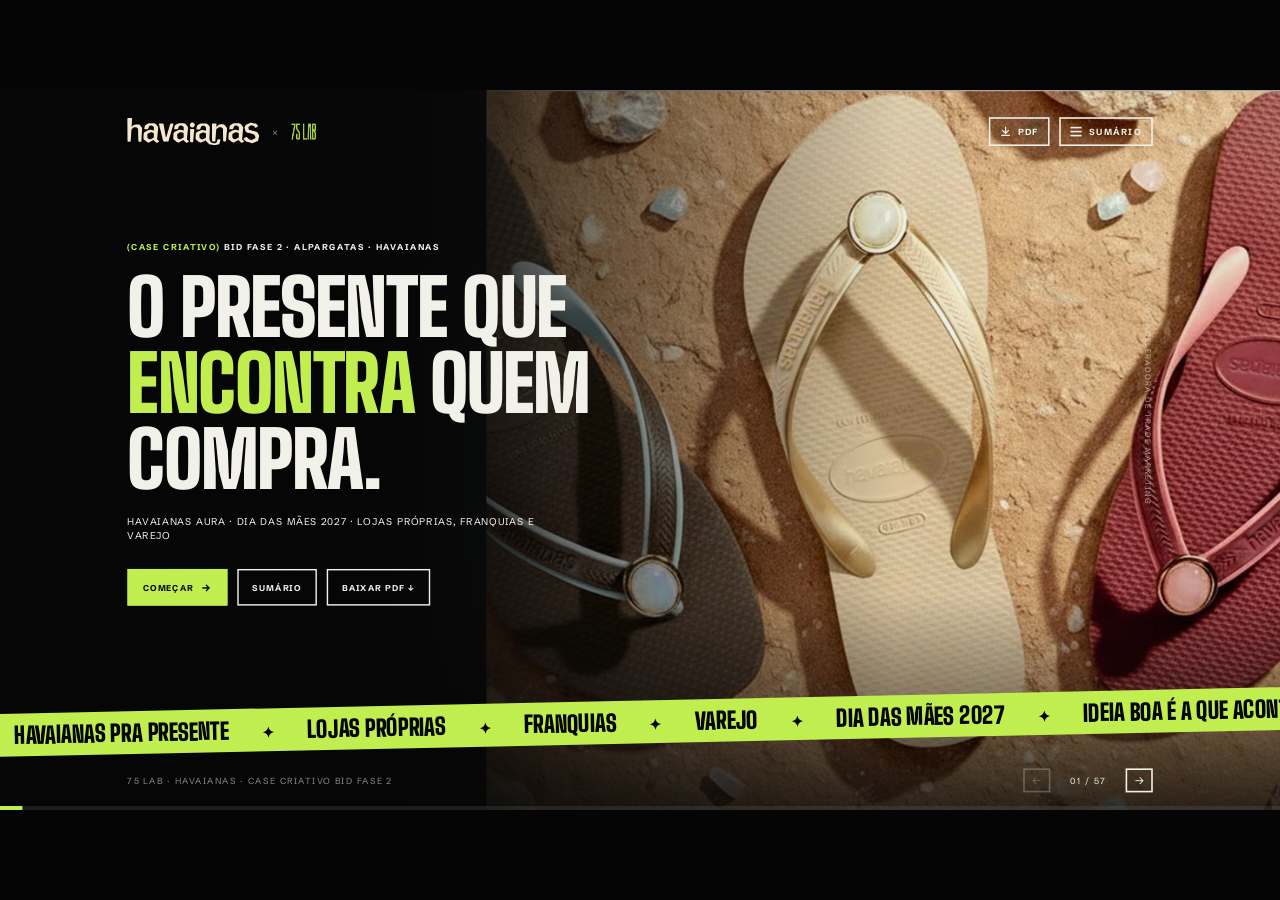
==== commit 8bad22c5: "Virada do Dia das Mães para o São João: calendário e a mesma loja nas duas campanhas Duas telas nova" ====
--- a/index.html
+++ b/index.html
@@ -6,7 +6,7 @@
 <title>Havaianas pra presente · Case Criativo · BID Fase 2 · 75 LAB</title>
 <meta name="description" content="Case Criativo da 75 LAB para a fase 2 do BID de trade marketing DTC e B2B da Alpargatas: Havaianas Aura, Dia das Mães 2027.">
 <meta name="robots" content="noindex">
-<meta name="versao" id="versaoDeck" content="20261126164744">
+<meta name="versao" id="versaoDeck" content="20261126191124">
 <script>
 (function(){var v=document.getElementById('versaoDeck').content;
 fetch('versao.txt?t='+Date.now(),{cache:'no-store'}).then(function(r){return r.ok?r.text():''}).then(function(n){n=(n||'').trim();
@@ -16,8 +16,8 @@
 <link rel="preconnect" href="https://fonts.googleapis.com">
 <link rel="preconnect" href="https://fonts.gstatic.com" crossorigin>
 <link href="https://fonts.googleapis.com/css2?family=Big+Shoulders+Display:wght@700;800;900&family=Schibsted+Grotesk:ital,wght@0,400;0,500;0,600;0,700;0,800;1,400&family=Bodoni+Moda:ital,opsz,wght@0,6..96,400;0,6..96,500;1,6..96,400;1,6..96,500&display=swap" rel="stylesheet">
-<link rel="stylesheet" href="assets/deck.css?v=20261126164744">
-<link rel="stylesheet" href="assets/fase2.css?v=20261126164744">
+<link rel="stylesheet" href="assets/deck.css?v=20261126191124">
+<link rel="stylesheet" href="assets/fase2.css?v=20261126191124">
 </head>
 <body>
 
@@ -54,6 +54,8 @@
   <symbol id="i-clique" viewBox="0 0 48 48"><path d="M19 26V9a4 4 0 0 1 8 0v13l9 2c3 .7 5 3.6 4.4 6.6L39 39c-.5 3-3 5-6 5H24c-2 0-3.8-1-5-2.6L11 31c-1.4-2 0-4.8 2.4-4.8 1 0 2 .4 2.7 1.2L19 30"/><path d="M8 12l4 2M10 4l3 4M18 1v4"/></symbol>
   <symbol id="i-funil" viewBox="0 0 48 48"><path d="M5 7h38L28 25v15l-8 4V25z"/></symbol>
   <symbol id="i-presente" viewBox="0 0 48 48"><path d="M6 18h36v8H6zM9 26h30v16H9zM24 18v24M24 18c-4-8-14-8-12-2 1 3 8 2 12 2zM24 18c4-8 14-8 12-2-1 3-8 2-12 2z"/></symbol>
+  <symbol id="i-lua" viewBox="0 0 48 48"><path d="M36 31A15 15 0 0 1 19 8a16 16 0 1 0 21 21 15 15 0 0 1-4 2z"/><path d="M33 9l1.5 3.5L38 14l-3.5 1.5L33 19l-1.5-3.5L28 14l3.5-1.5z"/></symbol>
+  <symbol id="i-volta" viewBox="0 0 48 48"><path d="M38 22a14 14 0 0 0-26-6M10 26a14 14 0 0 0 26 6M12 8v8h8M36 40v-8h-8"/></symbol>
   <symbol id="i-coracao" viewBox="0 0 48 48"><path d="M24 41S6 30 6 17a9 9 0 0 1 18-3 9 9 0 0 1 18 3c0 13-18 24-18 24z"/></symbol>
   <symbol id="i-livro" viewBox="0 0 48 48"><path d="M6 8h14a6 6 0 0 1 4 2 6 6 0 0 1 4-2h14v30H28a5 5 0 0 0-4 2 5 5 0 0 0-4-2H6zM24 10v30"/></symbol>
 
@@ -81,7 +83,7 @@
       <div class="acoes anima d3">
         <button class="botao cheio seta" data-ir="historia" data-cursor="Ir">Começar</button>
         <button class="botao" data-sumario data-cursor="Abrir">Sumário</button>
-        <a class="botao so-tela" href="havaianas-bid-fase2-75lab.pdf?v=20261126164744" download="Havaianas pra presente - Case Criativo 75 LAB.pdf" data-cursor="Baixar">Baixar PDF ↓</a>
+        <a class="botao so-tela" href="havaianas-bid-fase2-75lab.pdf?v=20261126191124" download="Havaianas pra presente - Case Criativo 75 LAB.pdf" data-cursor="Baixar">Baixar PDF ↓</a>
       </div>
     </div>
     <span class="rot">75 LAB · Aceleradora de Trade Marketing</span>
@@ -108,7 +110,7 @@
     <span class="linha-t l1 anima d1"><svg class="ic p"><use href="#i-presente"/></svg><b>Parte 1</b> O case criativo, que responde ao briefing da Aura</span>
     <div class="est e1 anima d1"><button class="bn" data-ir="cap-desafio" data-cursor="Ir" data-no="s1" data-circ>01</button><b>O briefing</b><small>Objetivo, público, período e o pedido de cada canal</small></div><div class="est e2 anima d1"><button class="bn" data-ir="cap-processo" data-cursor="Ir" data-no="s2" data-circ>02</button><b>Como a gente chegou aqui</b><small>Processo, a data em números, quem compra, bench e histórico</small></div><div class="est e3 anima d1"><button class="bn" data-ir="cap-kv" data-cursor="Ir" data-no="s3" data-circ>03</button><b>O KV da loja</b><small>O conceito global da Aura adaptado para o Dia das Mães</small></div><div class="est e4 anima d2"><button class="bn" data-ir="cap-estrategia" data-cursor="Ir" data-no="s4" data-circ>04</button><b>Por que cada peça está ali</b><small>Os conceitos que sustentam cada escolha</small></div><div class="est e5 anima d2"><button class="bn" data-ir="cap-lp" data-cursor="Ir" data-no="s5" data-circ>05</button><b>DTC Lojas Próprias</b><small>Big Hello, prateleiras, embalagens, vitrine e cenografia</small></div><div class="est e6 anima d2"><button class="bn" data-ir="cap-fr" data-cursor="Ir" data-no="s6" data-circ>06</button><b>DTC Franquias</b><small>Mesa com caixas, Compacta 4, prateleiras e kits</small></div><div class="est e7 anima d3"><button class="bn" data-ir="cap-b2b" data-cursor="Ir" data-no="s7" data-circ>07</button><b>B2B Varejo</b><small>Alimentar, cross-merchandising e volume para impulso</small></div><div class="est e8 anima d3"><button class="bn" data-ir="cap-eng" data-cursor="Ir" data-no="s8" data-circ>08</button><b>Do desenho à fábrica</b><small>A engenharia em andamento e a produção</small></div>
     <span class="linha-t l2 anima d3"><svg class="ic p"><use href="#i-arquivo"/></svg><b>Parte 2</b> Os sete itens do convite da fase 2, na mesma ordem</span>
-    <div class="est q1 anima d3"><button class="bn" data-ir="cap-time" data-cursor="Ir" data-no="q1" data-circ>09</button><b>Estrutura de atendimento</b><em>itens 1 e 2</em><small>Atendimento e segmentação por escopo</small></div><div class="est q2 anima d3"><button class="bn" data-ir="cap-custos" data-cursor="Ir" data-no="q2" data-circ>10</button><b>Custos e remuneração</b><em>itens 3, 4 e 5</em><small>Composição, custos adicionais e remuneração</small></div><div class="est q3 anima d4"><button class="bn" data-ir="cap-gestao" data-cursor="Ir" data-no="q3" data-circ>11</button><b>Gestão da operação</b><em>item 6</em><small>Ferramentas, metodologia, dashboards e governança</small></div><div class="est q4 anima d4"><button class="bn" data-ir="cap-crono" data-cursor="Ir" data-no="q4" data-circ>12</button><b>Cronograma</b><em>item 7</em><small>O cronograma detalhado</small></div>
+    <div class="est q1 anima d3"><button class="bn" data-ir="cap-time" data-cursor="Ir" data-no="q1" data-circ>09</button><b>Estrutura de atendimento</b><em>itens 1 e 2</em><small>Atendimento e segmentação por escopo</small></div><div class="est q2 anima d3"><button class="bn" data-ir="cap-custos" data-cursor="Ir" data-no="q2" data-circ>10</button><b>Custos e remuneração</b><em>itens 3, 4 e 5</em><small>Composição, custos adicionais e remuneração</small></div><div class="est q3 anima d4"><button class="bn" data-ir="cap-gestao" data-cursor="Ir" data-no="q3" data-circ>11</button><b>Gestão da operação</b><em>item 6</em><small>Ferramentas, metodologia, dashboards e governança</small></div><div class="est q4 anima d4"><button class="bn" data-ir="cap-crono" data-cursor="Ir" data-no="q4" data-circ>12</button><b>Cronograma</b><em>item 7</em><small>O cronograma detalhado e a virada para o São João</small></div>
     <div class="cofre anima zoom d5" data-no="cu" data-circ><svg class="ic"><use href="#i-escudo"/></svg><p>Os valores ficam só no open cost do COUPA. Aqui não aparece custo.</p></div>
     <p class="dica-ag anima d5"><svg class="ic p"><use href="#i-clique"/></svg>Toque num número para ir direto ao capítulo</p>
   </section>
@@ -729,7 +731,7 @@
     <span class="num-cap sangra">12</span>
     <div class="foto-cap sangra" style="background-image:url(assets/lojas2/corredor_A2_Corredor_Havaianas_e_praia.webp)"></div>
     <div class="texto"><span class="eyebrow anima"><b>Parte 2 · O que o convite pediu</b> · capítulo 12 de 12</span><h2 class="anima d1">Cronograma</h2><p class="lead anima d2">Montado de trás pra frente, a partir do dia da loja, com o tempo que o nosso time leva de verdade.</p><p class="responde anima d3"><svg class="ic p"><use href="#i-alvo"/></svg>Responde ao item 7 do convite: cronograma detalhado</p></div>
-    <ol class="dentro anima d3"><li><i>01</i>Os três cronogramas</li><li><i>02</i>As datas que não podem atrasar</li></ol>
+    <ol class="dentro anima d3"><li><i>01</i>Os três cronogramas</li><li><i>02</i>As datas que não podem atrasar</li><li><i>03</i>Do Dia das Mães para o São João</li></ol>
     <div class="trilha-cap anima d4"></div>
   </section>
   <section id="cronograma" class="tela s-crono" data-tema="escuro" data-titulo="Os três cronogramas" data-cap="(12) Cronograma">
@@ -753,6 +755,42 @@
     </div>
     <p class="fonte">Fonte: Ariuno, tempo de aprovação de cliente em 24 entregas, de julho a novembro de 2026.</p>
   </section>
+  <section id="emenda" class="tela s-emenda" data-tema="escuro" data-titulo="Do Dia das Mães para o São João" data-cap="(12) Cronograma" data-ligas="lu~p3 p1>p2 p2>p3 p3>p4 p4>p5">
+    <div class="formas"><i class="anel tr gira" style="left:1210px;top:-190px;width:460px;height:460px"></i><i class="anel" style="left:1300px;top:-100px;width:280px;height:280px"></i><i class="pontos" style="left:-40px;top:560px;width:120px;height:260px"></i></div>
+    <span class="eyebrow anima"><b>Logo depois</b> · o calendário de 2027</span>
+    <h2 class="anima d1">O Dia das Mães acaba no domingo.<br><span class="t-lime">Na segunda, a loja já é São João.</span></h2>
+    <div class="eixo anima d2">
+      <i class="trilho"></i>
+      <i class="faixa aura" style="left:176px;width:432px"></i><i class="faixa sj" style="left:624px;width:832px"></i>
+      <b class="nome-f aura" style="left:176px">Havaianas Aura · Dia das Mães</b><b class="nome-f sj" style="left:690px">São João · Nosso jeito pé de Havaianas</b>
+      <span class="mes" style="left:0">abril</span><span class="mes" style="left:480px">maio</span><span class="mes" style="left:976px">junho</span>
+      <i class="pt" style="left:176px"></i><i class="pt" style="left:1168px"></i><i class="pt g" style="left:1344px"></i><i class="pt" style="left:1424px"></i>
+      <div class="dt" style="left:176px"><b>seg 12/4</b><small>a Aura chega na loja</small></div>
+      <div class="dt dir" style="left:560px"><b>dom 9/5</b><small>Dia das Mães</small></div>
+      <div class="dt" style="left:676px"><b>seg 10/5</b><small>São João na loja</small></div>
+      <div class="dt" style="left:1168px"><b>13 · 24 · 29/6</b><small>Santo Antônio, São João e São Pedro</small></div>
+    </div>
+    <div class="lua anima zoom d2" data-no="lu" data-circ><svg class="ic"><use href="#i-lua"/></svg></div>
+    <div class="lua-tx anima d3"><b>A virada</b><small>uma noite</small></div>
+    <span class="eyebrow como anima d3">Como a virada acontece</span>
+    <div class="pa a1 anima d3"><span class="bola" data-no="p1" data-circ><svg class="ic"><use href="#i-caixa"/></svg></span><b>O kit chega antes</b><p>Na semana do Dia das Mães, separado por loja e por ponto.</p></div><div class="pa a2 anima d4"><span class="bola" data-no="p2" data-circ><svg class="ic"><use href="#i-lua"/></svg></span><b>Troca com a loja fechada</b><p>Domingo à noite na loja. No varejo, o promotor troca na segunda.</p></div><div class="pa a3 anima d5"><span class="bola" data-no="p3" data-circ><svg class="ic"><use href="#i-mesa"/></svg></span><b>A estrutura fica</b><p>Mesa, gancheira e ponta continuam no lugar. Muda a comunicação.</p></div><div class="pa a4 anima d5"><span class="bola" data-no="p4" data-circ><svg class="ic"><use href="#i-qr"/></svg></span><b>Foto de cada ponto</b><p>O QR de cada peça confirma a troca, loja por loja, no painel.</p></div><div class="pa a5 anima d5"><span class="bola" data-no="p5" data-circ><svg class="ic"><use href="#i-volta"/></svg></span><b>O que sai, volta</b><p>Peça cara volta para o estoque e serve na próxima campanha.</p></div>
+    <p class="fonte">Datas de 2027: Dia das Mães no segundo domingo de maio; Santo Antônio, São João e São Pedro em 13, 24 e 29 de junho. A campanha de São João é a que a 75 LAB apresentou na fase 1.</p>
+  </section>
+  <section id="virada-loja" class="tela s-virx" data-tema="escuro" data-titulo="A mesma loja, de um dia para o outro" data-cap="(12) Cronograma" data-ligas="a1>b1 a2>b2 a3>b3 a4>b4">
+    <span class="eyebrow anima"><b>A virada</b> · mesma loja, mesma câmera</span>
+    <h2 class="anima d1">A mesma loja, <span class="t-lime">de um dia para o outro.</span></h2>
+    <div class="comp anima zoom d1" id="compVir" style="--x:62%">
+      <img class="antes" src="assets/lojas2/loja-rua_03_Entrada_mesa_hero_e_display.webp" alt="Dia das Mães">
+      <div class="depois"><img src="assets/virada/rua-sj.webp" alt="São João"></div>
+      <span class="rot r-antes">até 9/5 · Dia das Mães</span><span class="rot r-depois">a partir de 10/5 · São João</span>
+      <i class="puxador" data-cursor="Arrastar"><b>⟷</b></i>
+    </div>
+    <div class="lojas-v anima d2" id="lojasVir"><button class="on" data-dm="assets/lojas2/loja-rua_03_Entrada_mesa_hero_e_display.webp" data-sj="assets/virada/rua-sj.webp" data-nome="Loja de rua" data-x="62" data-cursor="Ver"><img src="assets/virada/t-rua.webp" alt=""><span>Loja de rua</span></button><button class="" data-dm="assets/lojas2/loja-shopping_01_Fachada_frontal.webp" data-sj="assets/virada/shop-sj.webp" data-nome="Shopping" data-x="50" data-cursor="Ver"><img src="assets/virada/t-shop.webp" alt=""><span>Shopping</span></button><button class="" data-dm="assets/lojas2/quiosque_01_Quiosque_no_corredor.webp" data-sj="assets/virada/qui-sj.webp" data-nome="Quiosque" data-x="50" data-cursor="Ver"><img src="assets/virada/t-qui.webp" alt=""><span>Quiosque</span></button><button class="" data-dm="assets/lojas2/store-in-store_07_Display_hero.webp" data-sj="assets/virada/sis-sj.webp" data-nome="Store in store" data-x="58" data-cursor="Ver"><img src="assets/virada/t-sis.webp" alt=""><span>Store in store</span></button><button class="" data-dm="assets/lojas2/corredor_02_Ponta_display_G_corredor_principal.webp" data-sj="assets/virada/cor-sj.webp" data-nome="Supermercado" data-x="50" data-cursor="Ver"><img src="assets/virada/t-cor.webp" alt=""><span>Supermercado</span></button></div><link rel="prefetch" href="assets/virada/shop-sj.webp"><link rel="prefetch" href="assets/virada/qui-sj.webp"><link rel="prefetch" href="assets/virada/sis-sj.webp"><link rel="prefetch" href="assets/virada/cor-sj.webp">
+    <span class="eyebrow pp anima d2"><b>Ponto a ponto</b> · a peça que sai e a que entra</span>
+    <div class="par-v v1 anima d2"><button class="cv" data-no="a1" data-circ data-amplia="assets/pecas/mesa-r5-1.webp" data-legenda="Dia das Mães · mesa big hello" data-cursor="Ampliar"><img src="assets/virada/c-mesa-r5-1.webp" alt=""></button><b>Mesa Big Hello</b><button class="cv sj" data-no="b1" data-circ data-amplia="assets/virada/sj-p002.webp" data-legenda="São João · mesa big hello" data-cursor="Ampliar"><img src="assets/virada/c-sj-p002.webp" alt=""></button></div><div class="par-v v2 anima d3"><button class="cv" data-no="a2" data-circ data-amplia="assets/pecas/prat-1.webp" data-legenda="Dia das Mães · expositor de prateleira" data-cursor="Ampliar"><img src="assets/virada/c-prat-1.webp" alt=""></button><b>Expositor de prateleira</b><button class="cv sj" data-no="b2" data-circ data-amplia="assets/virada/sj-p012.webp" data-legenda="São João · expositor de prateleira" data-cursor="Ampliar"><img src="assets/virada/c-sj-p012.webp" alt=""></button></div><div class="par-v v3 anima d4"><button class="cv" data-no="a3" data-circ data-amplia="assets/pecas/ponta5-1.webp" data-legenda="Dia das Mães · ponta de gôndola" data-cursor="Ampliar"><img src="assets/virada/c-ponta5-1.webp" alt=""></button><b>Ponta de gôndola</b><button class="cv sj" data-no="b3" data-circ data-amplia="assets/virada/sj-p039.webp" data-legenda="São João · ponta de gôndola" data-cursor="Ampliar"><img src="assets/virada/c-sj-p039.webp" alt=""></button></div><div class="par-v v4 anima d5"><button class="cv" data-no="a4" data-circ data-amplia="assets/pecas/ilha-az-1.webp" data-legenda="Dia das Mães · ilha" data-cursor="Ampliar"><img src="assets/virada/c-ilha-az-1.webp" alt=""></button><b>Ilha</b><button class="cv sj" data-no="b4" data-circ data-amplia="assets/virada/sj-p062.webp" data-legenda="São João · ilha" data-cursor="Ampliar"><img src="assets/virada/c-sj-p062.webp" alt=""></button></div>
+    <a class="botao seta abrir-sj so-tela anima d5" href="https://projetos.75lab.com.br/havaianas-sao-joao-2027/" target="_blank" rel="noopener" data-cursor="Abrir">Ver a campanha de São João inteira</a>
+    <p class="fonte">Arraste o meio da imagem para comparar. Imagens em 3D da 75 LAB: as lojas e peças de Dia das Mães desta proposta e as da campanha de São João apresentada na fase 1, com 37 peças.</p>
+  </section>
   <section id="fim" class="tela s-fim2" data-tema="escuro" data-titulo="Domingo, 9 de maio" data-cap="Fechamento">
     <div class="cards-fim sangra" aria-hidden="true"><img src="assets/aura/card-rosa.webp" alt=""><img src="assets/aura/card-creme.webp" alt=""><img src="assets/aura/card-azul.webp" alt=""></div>
     <div class="texto-fim">
@@ -775,7 +813,7 @@
       <span class="x">×</span>
       <img class="lab m-escuro" src="assets/75lab-lime.png" alt="75 LAB"><img class="lab m-claro" src="assets/75lab-black.png" alt="75 LAB">
     </div>
-    <div class="dir"><span class="cap" id="capTxt"></span><a id="btnPdf" href="havaianas-bid-fase2-75lab.pdf?v=20261126164744" download="Havaianas pra presente - Case Criativo 75 LAB.pdf" data-cursor="Baixar" aria-label="Baixar a apresentação em PDF"><svg viewBox="0 0 24 24" aria-hidden="true"><path d="M12 3v12M6 10l6 6 6-6M4 20h16"/></svg>PDF</a><button id="btnSumario" data-sumario data-cursor="Abrir"><span><i></i><i></i><i></i></span>Sumário</button></div>
+    <div class="dir"><span class="cap" id="capTxt"></span><a id="btnPdf" href="havaianas-bid-fase2-75lab.pdf?v=20261126191124" download="Havaianas pra presente - Case Criativo 75 LAB.pdf" data-cursor="Baixar" aria-label="Baixar a apresentação em PDF"><svg viewBox="0 0 24 24" aria-hidden="true"><path d="M12 3v12M6 10l6 6 6-6M4 20h16"/></svg>PDF</a><button id="btnSumario" data-sumario data-cursor="Abrir"><span><i></i><i></i><i></i></span>Sumário</button></div>
   </header>
   <footer id="rodape">
     <span class="assin">75 LAB · Havaianas · Case Criativo BID Fase 2</span>
@@ -791,7 +829,7 @@
 <div id="cursor"></div><div id="anel"><span id="anelTxt"></span></div>
 <div id="gire"><img src="assets/75lab-lime.png" alt="75 LAB"><div class="tel"></div><h3>Gire o celular</h3><p>A apresentação foi desenhada na horizontal. Deitado, o celular mostra a tela inteira.</p><button class="botao mini" id="verAssim">Ver assim mesmo</button></div>
 
-<script src="assets/f2dados.js?v=20261126164744"></script>
-<script src="assets/deck.js?v=20261126164744"></script>
+<script src="assets/f2dados.js?v=20261126191124"></script>
+<script src="assets/deck.js?v=20261126191124"></script>
 </body>
 </html>
--- a/assets/fase2.css
+++ b/assets/fase2.css
@@ -1662,3 +1662,67 @@
 .s-jornx .tj b{font-size:40px}
 .s-jornx .tj li{font-size:15px}
 .s-jornx .leg-j{top:790px}
+
+/* ---------- tela: o Dia das Mães emenda no São João (calendário + como a virada acontece) */
+.s-emenda>.miolo>.eyebrow{position:absolute;left:72px;top:92px}
+.s-emenda h2{position:absolute;left:72px;top:116px;font-size:54px;line-height:1.06}
+.s-emenda .eixo{position:absolute;left:72px;top:330px;width:1456px;height:170px}
+.s-emenda .trilho{position:absolute;left:0;right:0;top:70px;height:2px;background:rgba(242,241,233,.18)}
+.s-emenda .faixa{position:absolute;top:64px;height:14px;border-radius:7px;transform-origin:left;transition:transform 1.1s cubic-bezier(.2,.7,.2,1) .5s}
+.s-emenda .faixa.aura{background:linear-gradient(90deg,#5E8794,#A9C6D0)}
+.s-emenda .faixa.sj{background:linear-gradient(90deg,#F9250F,#FC6F05 55%,#FDB813);transition-delay:1.2s}
+.s-emenda:not(.ativa) .faixa{transform:scaleX(0)}
+.pdf .s-emenda .faixa{transform:none!important;transition:none}
+.s-emenda .nome-f{position:absolute;top:26px;font-family:var(--titulo);font-weight:900;font-size:20px;line-height:1;text-transform:uppercase;letter-spacing:.02em;white-space:nowrap}
+.s-emenda .nome-f.aura{color:#A9C6D0}.s-emenda .nome-f.sj{color:#FF8A3D}
+.s-emenda .mes{position:absolute;top:80px;padding:12px 0 0 8px;border-left:1px solid rgba(242,241,233,.3);font-family:var(--mono);font-size:11px;font-weight:700;letter-spacing:.14em;text-transform:uppercase;line-height:1;opacity:.55}
+.s-emenda .pt{position:absolute;top:71px;width:14px;height:14px;margin:-7px 0 0 -7px;border-radius:50%;background:var(--paper);box-shadow:0 0 0 4px var(--ink);z-index:1}
+.s-emenda .pt.g{width:20px;height:20px;margin:-10px 0 0 -10px;background:#FDB813}
+.s-emenda .dt{position:absolute;top:110px;display:flex;flex-direction:column;gap:4px;white-space:nowrap}
+.s-emenda .dt.dir{transform:translateX(-100%);text-align:right;align-items:flex-end}
+.s-emenda .dt b{font-family:var(--titulo);font-weight:900;font-size:24px;line-height:1}
+.s-emenda .dt small{font-size:14px;opacity:.75}
+.s-emenda .lua{position:absolute;left:636px;top:349px;width:104px;height:104px;border-radius:50%;background:var(--lime);color:var(--ink);display:grid;place-items:center;z-index:2;box-shadow:0 0 0 10px rgba(192,238,78,.14),0 0 60px rgba(192,238,78,.35)}
+.s-emenda .lua .ic{width:50px;height:50px;stroke-width:2.6}
+.s-emenda .lua::after{content:'';position:absolute;inset:-10px;border-radius:50%;border:2px solid var(--lime);animation:pulsaLua 2.6s ease-out infinite}
+@keyframes pulsaLua{from{transform:scale(1);opacity:.7}to{transform:scale(1.45);opacity:0}}
+.pdf .s-emenda .lua::after{animation:none;opacity:0}
+.s-emenda .lua-tx{position:absolute;left:588px;top:262px;width:200px;text-align:center;display:flex;flex-direction:column;align-items:center}
+.s-emenda .lua-tx b{font-family:var(--titulo);font-weight:900;font-size:30px;line-height:1;color:var(--lime);text-transform:uppercase}
+.s-emenda .lua-tx small{font-family:var(--mono);font-size:11px;font-weight:700;letter-spacing:.14em;text-transform:uppercase;opacity:.7;margin-top:6px}
+.s-emenda>.miolo>.eyebrow.como{left:72px;top:540px}
+.s-emenda .pa{position:absolute;top:580px;width:250px;display:flex;flex-direction:column;align-items:flex-start;gap:8px;z-index:1}
+.s-emenda .a1{left:72px}.s-emenda .a2{left:368px}.s-emenda .a3{left:664px}.s-emenda .a4{left:960px}.s-emenda .a5{left:1256px}
+.s-emenda .pa .bola{width:72px;height:72px;margin-bottom:6px}
+.s-emenda .pa .bola svg.ic{width:32px;height:32px}
+.s-emenda .pa b{font-family:var(--titulo);font-weight:900;font-size:22px;line-height:1.05;text-transform:uppercase}
+.s-emenda .pa p{font-size:15px;line-height:1.4;opacity:.82;max-width:240px}
+.s-emenda .pa:hover .bola{background:var(--lime);color:var(--ink);border-color:var(--lime);scale:1.1}
+.s-emenda .a2 .bola{color:var(--lime);border-color:var(--lime)}
+
+/* ---------- tela: a mesma loja, de um dia para o outro (comparador + ponto a ponto) */
+.s-virx>.miolo>.eyebrow{position:absolute;left:72px;top:92px}
+.s-virx h2{position:absolute;left:72px;top:116px;font-size:52px}
+.s-virx .comp{position:absolute;left:72px;top:190px;width:980px;height:551px;overflow:hidden;box-shadow:0 40px 90px rgba(0,0,0,.5);user-select:none;cursor:ew-resize;touch-action:none}
+.s-virx .comp .antes{position:absolute;inset:0;width:100%;height:100%;object-fit:cover}
+.s-virx .comp .depois{position:absolute;inset:0;clip-path:inset(0 0 0 var(--x))}
+.s-virx .comp .depois img{width:100%;height:100%;object-fit:cover;display:block}
+.s-virx .comp .rot{position:absolute;top:14px;font-size:11px;font-weight:800;letter-spacing:.1em;text-transform:uppercase;padding:7px 11px;z-index:2;color:#fff}
+.s-virx .comp .r-antes{left:14px;background:#5E8794}
+.s-virx .comp .r-depois{right:14px;background:#E8340C}
+.s-virx .puxador{position:absolute;top:0;bottom:0;left:var(--x);width:4px;margin-left:-2px;background:var(--lime);font-style:normal;z-index:3}
+.s-virx .puxador b{position:absolute;top:50%;left:50%;width:50px;height:50px;margin:-25px 0 0 -25px;border-radius:50%;background:var(--lime);color:var(--ink);display:grid;place-items:center;font-size:22px;box-shadow:0 6px 20px rgba(0,0,0,.4)}
+.s-virx .lojas-v{position:absolute;left:72px;top:760px;width:980px;display:flex;gap:10px}
+.s-virx .lojas-v button{flex:1;display:flex;align-items:center;gap:10px;padding:5px 12px 5px 5px;border:1.5px solid rgba(242,241,233,.22);border-radius:40px;background:transparent;color:inherit;font:inherit;font-size:14px;font-weight:700;cursor:pointer;white-space:nowrap;transition:border-color .3s,background .3s,color .3s}
+.s-virx .lojas-v img{width:38px;height:38px;border-radius:50%;object-fit:cover;flex:none}
+.s-virx .lojas-v button:hover{border-color:rgba(242,241,233,.6)}
+.s-virx .lojas-v button.on{border-color:var(--lime);background:rgba(192,238,78,.1);color:var(--lime)}
+.s-virx>.miolo>.eyebrow.pp{left:1120px;top:190px}
+.s-virx .par-v{position:absolute;left:1120px;width:408px;height:112px;display:flex;align-items:center;justify-content:space-between}
+.s-virx .v1{top:226px}.s-virx .v2{top:360px}.s-virx .v3{top:494px}.s-virx .v4{top:628px}
+.s-virx .cv{position:relative;width:112px;height:112px;border-radius:50%;padding:0;border:3px solid #A9C6D0;overflow:hidden;background:#fff;flex:none;z-index:1;transition:scale .3s,box-shadow .3s}
+.s-virx .cv.sj{border-color:#FC6F05}
+.s-virx .cv img{width:100%;height:100%;object-fit:cover;display:block}
+.s-virx .cv:hover{scale:1.08;box-shadow:0 10px 30px rgba(0,0,0,.45)}
+.s-virx .par-v b{position:absolute;left:118px;right:118px;top:12px;text-align:center;font-family:var(--mono);font-size:11px;font-weight:700;letter-spacing:.1em;line-height:1.35;text-transform:uppercase;opacity:.85}
+.s-virx .abrir-sj{position:absolute;left:1120px;top:762px}
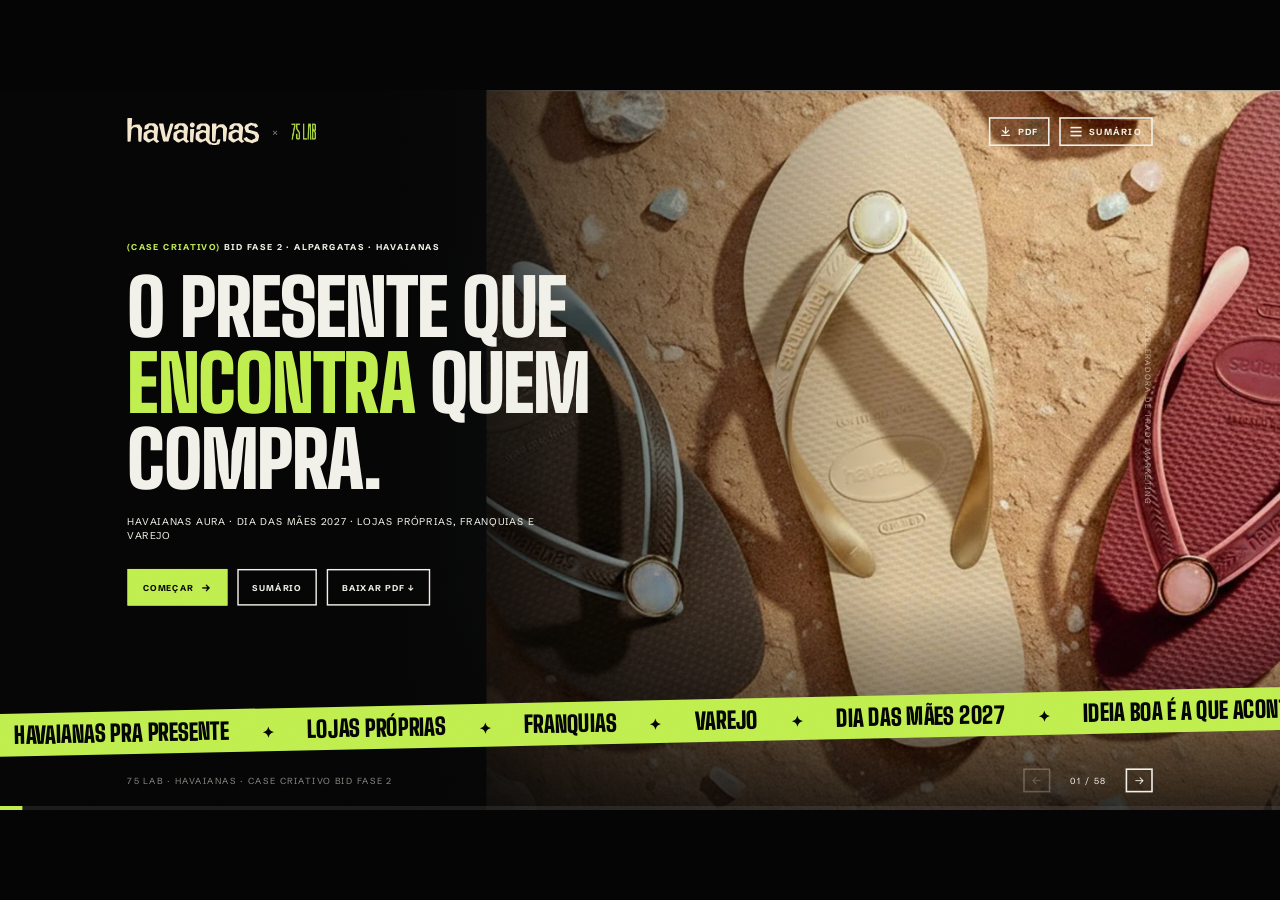
==== commit b9cdf17e: "Plantas com foto grande e a peça no cinza, galerias do hipermercado e da chinelaria, todas as peças " ====
--- a/index.html
+++ b/index.html
@@ -6,7 +6,7 @@
 <title>Havaianas pra presente · Case Criativo · BID Fase 2 · 75 LAB</title>
 <meta name="description" content="Case Criativo da 75 LAB para a fase 2 do BID de trade marketing DTC e B2B da Alpargatas: Havaianas Aura, Dia das Mães 2027.">
 <meta name="robots" content="noindex">
-<meta name="versao" id="versaoDeck" content="20261126191124">
+<meta name="versao" id="versaoDeck" content="20261127093944">
 <script>
 (function(){var v=document.getElementById('versaoDeck').content;
 fetch('versao.txt?t='+Date.now(),{cache:'no-store'}).then(function(r){return r.ok?r.text():''}).then(function(n){n=(n||'').trim();
@@ -16,8 +16,8 @@
 <link rel="preconnect" href="https://fonts.googleapis.com">
 <link rel="preconnect" href="https://fonts.gstatic.com" crossorigin>
 <link href="https://fonts.googleapis.com/css2?family=Big+Shoulders+Display:wght@700;800;900&family=Schibsted+Grotesk:ital,wght@0,400;0,500;0,600;0,700;0,800;1,400&family=Bodoni+Moda:ital,opsz,wght@0,6..96,400;0,6..96,500;1,6..96,400;1,6..96,500&display=swap" rel="stylesheet">
-<link rel="stylesheet" href="assets/deck.css?v=20261126191124">
-<link rel="stylesheet" href="assets/fase2.css?v=20261126191124">
+<link rel="stylesheet" href="assets/deck.css?v=20261127093944">
+<link rel="stylesheet" href="assets/fase2.css?v=20261127093944">
 </head>
 <body>
 
@@ -83,7 +83,7 @@
       <div class="acoes anima d3">
         <button class="botao cheio seta" data-ir="historia" data-cursor="Ir">Começar</button>
         <button class="botao" data-sumario data-cursor="Abrir">Sumário</button>
-        <a class="botao so-tela" href="havaianas-bid-fase2-75lab.pdf?v=20261126191124" download="Havaianas pra presente - Case Criativo 75 LAB.pdf" data-cursor="Baixar">Baixar PDF ↓</a>
+        <a class="botao so-tela" href="havaianas-bid-fase2-75lab.pdf?v=20261127093944" download="Havaianas pra presente - Case Criativo 75 LAB.pdf" data-cursor="Baixar">Baixar PDF ↓</a>
       </div>
     </div>
     <span class="rot">75 LAB · Aceleradora de Trade Marketing</span>
@@ -108,7 +108,7 @@
     <span class="eyebrow anima">Como esta apresentação está organizada</span>
     <h2 class="anima d1">Duas partes, <span class="onda t-teal">na ordem do que vocês pediram.</span></h2>
     <span class="linha-t l1 anima d1"><svg class="ic p"><use href="#i-presente"/></svg><b>Parte 1</b> O case criativo, que responde ao briefing da Aura</span>
-    <div class="est e1 anima d1"><button class="bn" data-ir="cap-desafio" data-cursor="Ir" data-no="s1" data-circ>01</button><b>O briefing</b><small>Objetivo, público, período e o pedido de cada canal</small></div><div class="est e2 anima d1"><button class="bn" data-ir="cap-processo" data-cursor="Ir" data-no="s2" data-circ>02</button><b>Como a gente chegou aqui</b><small>Processo, a data em números, quem compra, bench e histórico</small></div><div class="est e3 anima d1"><button class="bn" data-ir="cap-kv" data-cursor="Ir" data-no="s3" data-circ>03</button><b>O KV da loja</b><small>O conceito global da Aura adaptado para o Dia das Mães</small></div><div class="est e4 anima d2"><button class="bn" data-ir="cap-estrategia" data-cursor="Ir" data-no="s4" data-circ>04</button><b>Por que cada peça está ali</b><small>Os conceitos que sustentam cada escolha</small></div><div class="est e5 anima d2"><button class="bn" data-ir="cap-lp" data-cursor="Ir" data-no="s5" data-circ>05</button><b>DTC Lojas Próprias</b><small>Big Hello, prateleiras, embalagens, vitrine e cenografia</small></div><div class="est e6 anima d2"><button class="bn" data-ir="cap-fr" data-cursor="Ir" data-no="s6" data-circ>06</button><b>DTC Franquias</b><small>Mesa com caixas, Compacta 4, prateleiras e kits</small></div><div class="est e7 anima d3"><button class="bn" data-ir="cap-b2b" data-cursor="Ir" data-no="s7" data-circ>07</button><b>B2B Varejo</b><small>Alimentar, cross-merchandising e volume para impulso</small></div><div class="est e8 anima d3"><button class="bn" data-ir="cap-eng" data-cursor="Ir" data-no="s8" data-circ>08</button><b>Do desenho à fábrica</b><small>A engenharia em andamento e a produção</small></div>
+    <div class="est e1 anima d1"><button class="bn" data-ir="cap-desafio" data-cursor="Ir" data-no="s1" data-circ>01</button><b>O briefing</b><small>Objetivo, público, período e o pedido de cada canal</small></div><div class="est e2 anima d1"><button class="bn" data-ir="cap-processo" data-cursor="Ir" data-no="s2" data-circ>02</button><b>Como a gente chegou aqui</b><small>Processo, a data em números, quem compra, bench e histórico</small></div><div class="est e3 anima d1"><button class="bn" data-ir="cap-kv" data-cursor="Ir" data-no="s3" data-circ>03</button><b>O KV da loja</b><small>O conceito global da Aura adaptado para o Dia das Mães</small></div><div class="est e4 anima d2"><button class="bn" data-ir="cap-lp" data-cursor="Ir" data-no="s4" data-circ>04</button><b>DTC Lojas Próprias</b><small>Big Hello, prateleiras, embalagens, vitrine e cenografia</small></div><div class="est e5 anima d2"><button class="bn" data-ir="cap-fr" data-cursor="Ir" data-no="s5" data-circ>05</button><b>DTC Franquias</b><small>Mesa com caixas, Compacta 4, prateleiras e kits</small></div><div class="est e6 anima d2"><button class="bn" data-ir="cap-b2b" data-cursor="Ir" data-no="s6" data-circ>06</button><b>B2B Varejo</b><small>Alimentar, cross-merchandising e volume para impulso</small></div><div class="est e7 anima d3"><button class="bn" data-ir="cap-estrategia" data-cursor="Ir" data-no="s7" data-circ>07</button><b>Por que cada peça está ali</b><small>Os conceitos que sustentam cada escolha</small></div><div class="est e8 anima d3"><button class="bn" data-ir="cap-eng" data-cursor="Ir" data-no="s8" data-circ>08</button><b>Do desenho à fábrica</b><small>A engenharia em andamento e a produção</small></div>
     <span class="linha-t l2 anima d3"><svg class="ic p"><use href="#i-arquivo"/></svg><b>Parte 2</b> Os sete itens do convite da fase 2, na mesma ordem</span>
     <div class="est q1 anima d3"><button class="bn" data-ir="cap-time" data-cursor="Ir" data-no="q1" data-circ>09</button><b>Estrutura de atendimento</b><em>itens 1 e 2</em><small>Atendimento e segmentação por escopo</small></div><div class="est q2 anima d3"><button class="bn" data-ir="cap-custos" data-cursor="Ir" data-no="q2" data-circ>10</button><b>Custos e remuneração</b><em>itens 3, 4 e 5</em><small>Composição, custos adicionais e remuneração</small></div><div class="est q3 anima d4"><button class="bn" data-ir="cap-gestao" data-cursor="Ir" data-no="q3" data-circ>11</button><b>Gestão da operação</b><em>item 6</em><small>Ferramentas, metodologia, dashboards e governança</small></div><div class="est q4 anima d4"><button class="bn" data-ir="cap-crono" data-cursor="Ir" data-no="q4" data-circ>12</button><b>Cronograma</b><em>item 7</em><small>O cronograma detalhado e a virada para o São João</small></div>
     <div class="cofre anima zoom d5" data-no="cu" data-circ><svg class="ic"><use href="#i-escudo"/></svg><p>Os valores ficam só no open cost do COUPA. Aqui não aparece custo.</p></div>
@@ -203,7 +203,7 @@
     <div class="no n2 anima dir d2"><i class="bola" data-no="n2" data-circ><svg class="ic"><use href="#i-moeda"/></svg></i><div><b>R$ <span data-conta="262">0</span></b><p>de gasto médio por pessoa</p></div></div>
     <div class="no n3 anima dir d3"><i class="bola" data-no="n3" data-circ><svg class="ic"><use href="#i-loja"/></svg></i><div><b><span data-conta="72">0</span>%</b><p>compram na loja física</p></div></div>
     <div class="no n4 anima dir d3"><i class="bola" data-no="n4" data-circ><svg class="ic"><use href="#i-sacola"/></svg></i><div><b><span data-conta="41">0</span>%</b><p>dão roupa, calçado ou acessório</p></div></div>
-    <div class="no n5 anima dir d4"><i class="bola" data-no="n5" data-circ><svg class="ic"><use href="#i-carrinho"/></svg></i><div><b>R$ <span data-conta="11">0</span> bi</b><p>só no e-commerce</p></div></div>
+    <div class="no n5 anima dir d4"><i class="bola" data-no="n5" data-circ><svg class="ic"><use href="#i-carrinho"/></svg></i><div><b>R$ <span data-conta="11">0</span> bi<sup class="ast">*</sup></b><p>só no e-commerce</p><p class="ast-nota">* Aqui tem uma oportunidade que a gente também pode atacar: o trade online.</p></div></div>
     <div class="no n6 anima dir d4"><i class="bola" data-no="n6" data-circ><svg class="ic"><use href="#i-tag"/></svg></i><div><b>+<span data-conta="6.25" data-casas="2">0</span>%</b><p>no preço de chinelos e sandálias</p></div></div>
     <div class="no n7 anima esq d3"><i class="bola" data-no="n7" data-circ><svg class="ic"><use href="#i-calendario"/></svg></i><div><b>2027</b><p>A previsão sai em abril. A data cresce de 1,5% a 4,3% ao ano.</p></div></div>
     <div class="leque anima d5"><span class="eyebrow">As matérias</span><button class="pv papel amplia" data-amplia="assets/evidencias/cnc.webp" data-legenda="Diário do Comércio, 07/05/2026 · Dia das Mães deve movimentar R$ 14,4 bilhões no varejo brasileiro em 2026" data-cursor="Ampliar"><img src="assets/evidencias/mini/s10-cnc.webp" alt=""><span><b>Diário do Comércio</b>07/05/2026</span></button><button class="pv papel amplia" data-amplia="assets/evidencias/abecs.webp" data-legenda="Giro News, 05/05/2026 · Dia das Mães deve movimentar R$ 17 bilhões no varejo em 2026" data-cursor="Ampliar"><img src="assets/evidencias/mini/s10-abecs.webp" alt=""><span><b>Giro News</b>05/05/2026</span></button><button class="pv papel amplia" data-amplia="assets/evidencias/abiacom.webp" data-legenda="Giro News, 27/04/2026 · E-commerce deve faturar R$ 11 bilhões no Dia das Mães" data-cursor="Ampliar"><img src="assets/evidencias/mini/s10-abiacom.webp" alt=""><span><b>Giro News</b>27/04/2026</span></button><button class="pv papel amplia" data-amplia="assets/evidencias/viva.webp" data-legenda="Viva, 08/05/2026 · Roupas, calçados e acessórios lideram os presentes do Dia das Mães" data-cursor="Ampliar"><img src="assets/evidencias/mini/s10-viva.webp" alt=""><span><b>Viva</b>08/05/2026</span></button></div>
@@ -320,31 +320,17 @@
     </div>
     <figure class="kv-fig anima dir d1"><img src="assets/aura/kv-recebido.webp" alt="KV global de lançamento da Aura"><figcaption>O KV que chegou · new havaianas Aura</figcaption></figure>
   </section>
-  <section id="kv-ajustes" class="tela s-kv5 campanha" data-tema="escuro" data-titulo="Os quatro ajustes" data-cap="(03) O KV da loja">
-    <h2 class="anima">Quatro ajustes <span class="t-lime">e o KV passou a falar de presente.</span></h2>
-    <div class="comp anima zoom d1" id="compKV" style="--x:50%">
-      <img class="antes" src="assets/aura/kv-recebido.webp" alt="KV recebido">
-      <div class="depois"><img src="assets/aura/kv-azul.webp" alt="KV da loja"></div>
-      <span class="rot r-antes">antes · KV global</span><span class="rot r-depois">depois · KV da loja</span>
-      <i class="puxador" data-cursor="Arrastar"><b>⟷</b></i>
-    </div>
+  <section id="kv-ajustes" class="tela s-kv5 campanha" data-tema="escuro" data-titulo="Os cinco ajustes" data-cap="(03) O KV da loja">
+    <h2 class="anima">Cinco ajustes <span class="t-lime">e o KV passou a falar de presente.</span></h2>
+    <figure class="kv-pe anima zoom d1"><img src="assets/aura/kv-imagem.webp" alt="KV da loja com a Aura no pé" data-amplia="assets/aura/kv-imagem.webp" data-legenda="KV da loja · Dia das Mães, tem Havaianas pra presente" data-cursor="Ampliar"></figure>
     <ol class="ajustes2 anima d2">
-      <li><svg class="ic"><use href="#i-vitrine"/></svg><div><b><i>1</i>A borda</b><p>O recorte art déco dos cartões virou o contorno das testeiras, da vitrine e das laterais.</p></div></li>
-      <li><svg class="ic"><use href="#i-megafone"/></svg><div><b><i>2</i>A frase</b><p>Sai o inglês e entra “Dia das Mães, tem Havaianas pra presente”.</p></div></li>
-      <li><svg class="ic"><use href="#i-tag"/></svg><div><b><i>3</i>O selo</b><p>A moldura junta frase e marca, e funciona sozinha nas peças pequenas.</p></div></li>
-      <li><svg class="ic"><use href="#i-arquivo"/></svg><div><b><i>4</i>A assinatura</b><p>“Novas Havaianas Aura” desceu para o rodapé, pra não brigar com a data.</p></div></li>
+      <li><svg class="ic"><use href="#i-camera"/></svg><div><b><i>1</i>A foto</b><p>A Aura aparece no pé, numa janela da moldura. Quem passa vê o chinelo em uso, não só no cartão.</p></div></li>
+      <li><svg class="ic"><use href="#i-vitrine"/></svg><div><b><i>2</i>A borda</b><p>O recorte art déco dos cartões virou o contorno das testeiras, da vitrine e das laterais.</p></div></li>
+      <li><svg class="ic"><use href="#i-megafone"/></svg><div><b><i>3</i>A frase</b><p>Sai o inglês e entra “Dia das Mães, tem Havaianas pra presente”.</p></div></li>
+      <li><svg class="ic"><use href="#i-tag"/></svg><div><b><i>4</i>O selo</b><p>A moldura junta frase e marca, e funciona sozinha nas peças pequenas.</p></div></li>
+      <li><svg class="ic"><use href="#i-arquivo"/></svg><div><b><i>5</i>A assinatura</b><p>“Novas Havaianas Aura” desceu para o rodapé, pra não brigar com a data.</p></div></li>
     </ol>
-    <p class="fonte">Arraste o meio da imagem para comparar. KV da loja criado pela 75 LAB a partir do KV global da Aura enviado pela Alpargatas em 23/11/2026.</p>
-  </section>
-  <section id="kv-ordem" class="tela s-kv3 campanha" data-tema="aura" data-titulo="A ordem de leitura" data-cap="(03) O KV da loja">
-    <div class="papel sangra"></div>
-    <div class="texto-kv anima esq">
-      <span class="eyebrow">Uma ordem que vale pra todas as peças</span>
-      <h2>Marca, data, <em>produto,</em> lançamento.</h2>
-      <ol class="ordem"><li><i>1</i><b>Marca</b>Havaianas é sempre o maior elemento, dentro do selo.</li><li><i>2</i><b>Data</b>“Dia das Mães, tem … pra presente” abraça a marca.</li><li><i>3</i><b>Produto</b>Os chinelos nas molduras, de frente pra quem compra. A Aura é o presente.</li><li><i>4</i><b>Lançamento</b>Novas Havaianas Aura, no rodapé de cada peça.</li></ol>
-      <p class="teoria-mini"><svg class="ic p"><use href="#i-olho"/></svg>Na loja ninguém para pra ler: a pessoa bate o olho e entende. Por isso a ordem nunca muda de uma peça para outra.</p>
-    </div>
-    <div class="kv-ordem anima dir d1"><img src="assets/aura/kv-azul.webp" alt=""><i style="left:67%;top:18%">1</i><i style="left:33%;top:10%">2</i><i style="left:50%;top:60%">3</i><i style="left:66%;top:89%">4</i></div>
+    <p class="fonte">KV da loja criado pela 75 LAB a partir do KV global da Aura enviado pela Alpargatas em 23/11/2026.</p>
   </section>
   <section id="kv-escala" class="tela s-kv4 campanha" data-tema="escuro" data-titulo="Do maior ao menor" data-cap="(03) O KV da loja">
     <h2 class="anima">O mesmo selo funciona <span class="t-lime">de 2,6 metros a 15 centímetros.</span></h2>
@@ -360,90 +346,52 @@
     </div>
     <div class="kv-imagem anima d3"><img src="assets/aura/kv-imagem.webp" alt=""><p><b>Quando tem espaço pra foto,</b> a moldura abre uma janela com a Aura no pé. O selo, as molduras e a assinatura continuam no mesmo lugar.</p></div>
   </section>
-  <section id="cap-estrategia" class="tela s-cap campanha" data-tema="escuro" data-titulo="Capítulo 04 · Por que cada peça está ali" data-cap="(04) A estratégia" data-capitulo="04">
+  <section id="cap-lp" class="tela s-cap aura-cap campanha" data-tema="escuro" data-titulo="Capítulo 04 · DTC Lojas Próprias" data-cap="(04) DTC Lojas Próprias" data-capitulo="04">
     <span class="num-cap sangra">04</span>
-    <div class="foto-cap sangra" style="background-image:url(assets/lojas2/loja-rua_03_Entrada_mesa_hero_e_display.webp)"></div>
-    <div class="texto"><span class="eyebrow anima"><b>Parte 1 · O case criativo</b> · capítulo 04 de 12</span><h2 class="anima d1">Por que cada peça está ali</h2><p class="lead anima d2">As ideias de marketing e de varejo por trás de cada escolha, contadas sem complicação.</p><p class="responde anima d3"><svg class="ic p"><use href="#i-alvo"/></svg>Mostra o racional das peças, com os conceitos que sustentam cada escolha</p></div>
-    <ol class="dentro anima d3"><li><i>01</i>Sete ideias, sete decisões</li><li><i>02</i>O caminho do presente</li></ol>
-    <div class="trilha-cap anima d4"></div>
-  </section>
-  <section id="teoria" class="tela s-teo campanha" data-tema="aura" data-titulo="Sete ideias, sete decisões" data-cap="(04) A estratégia">
-    <div class="papel sangra"></div>
-    <h2 class="anima">Nenhuma peça está ali por enfeite. <em>Cada uma tem um motivo.</em></h2>
-    <ol class="conceitos anima d1" id="conceitos">
-      <li class="on"><button data-cursor="Ver"><i>01</i><b>Os primeiros segundos</b></button></li>
-      <li><button data-cursor="Ver"><i>02</i><b>A decisão é na loja</b></button></li>
-      <li><button data-cursor="Ver"><i>03</i><b>O piloto automático</b></button></li>
-      <li><button data-cursor="Ver"><i>04</i><b>O que faz reconhecer</b></button></li>
-      <li><button data-cursor="Ver"><i>05</i><b>O ritual do presente</b></button></li>
-      <li><button data-cursor="Ver"><i>06</i><b>Os primeiros passos</b></button></li>
-      <li><button data-cursor="Ver"><i>07</i><b>Comprar junto</b></button></li>
-    </ol>
-    <div class="conceito-box anima dir d2" id="conceitoBox"></div>
-    <template id="conceitosDados">
-      <i data-t="Os primeiros segundos" data-ic="relogio" data-a="P&amp;G, Primeiro Momento da Verdade (2005) · Shankar e outros, Journal of Retailing (2011)" data-img="assets/lojas2/loja-rua_03_Entrada_mesa_hero_e_display.webp" data-p="a mesa Big Hello e a vitrine">A P&amp;G chamou de primeiro momento da verdade os segundos em que a pessoa olha a prateleira e decide. Por isso a primeira peça que ela vê, a mesa ou a vitrine, carrega a campanha inteira.</i>
-      <i data-t="A decisão é na loja" data-ic="loja" data-a="POPAI, Shopper Engagement Study (2012) · Blessa, Merchandising no Ponto de Venda (2006)" data-img="assets/lojas2/corredor_02_Ponta_display_G_corredor_principal.webp" data-p="ponta de gôndola, ilha e peças de gôndola">Segundo o POPAI, 76% das compras no varejo são decididas dentro da loja. No supermercado a Aura disputa atenção com tudo, e a peça é a última chance de convencer.</i>
-      <i data-t="O piloto automático" data-ic="raio" data-a="Daniel Kahneman, Rápido e Devagar (2011)" data-img="assets/aura/kv-azul.webp" data-p="a mesma ordem de leitura em todas as peças">Kahneman mostrou que a gente decide quase tudo no automático, rápido e sem pensar muito. Se todas as peças seguem a mesma ordem, ela reconhece em três segundos, sem esforço.</i>
-      <i data-t="O que faz reconhecer" data-ic="olho" data-a="Jenni Romaniuk, Building Distinctive Brand Assets (2018) · Byron Sharp, Como as Marcas Crescem (2010)" data-img="assets/aura/card-creme.webp" data-p="a moldura art déco e o selo">Marca cresce quando é fácil de reconhecer. A moldura art déco e o selo se repetem do wobbler à ilha e viram um código da Aura, não só desta campanha.</i>
-      <i data-t="O ritual do presente" data-ic="presente" data-a="Russell Belk (1979) · John Sherry, Journal of Consumer Research (1983)" data-img="assets/pecas/gs3-g-1.webp" data-p="estação de presente, caixas, fitas e cartão">Dar presente tem um ritual: escolher, embrulhar e entregar. A estação de presente e as embalagens fazem o embrulho por ela, e ela sai da loja com tudo pronto, até o cartão.</i>
-      <i data-t="Os primeiros passos" data-ic="pin" data-a="Paco Underhill, Vamos às Compras (1999)" data-img="assets/lojas2/loja-shopping_A3_Big_Hello_mesa_atual.webp" data-p="a mesa Big Hello alguns passos depois da porta">Logo depois da porta, a pessoa ainda está se situando e quase não presta atenção em nada. Por isso a mesa Big Hello fica alguns passos para dentro, onde o olhar já chegou.</i>
-      <i data-t="Comprar junto" data-ic="carrinho" data-a="Kotler e Keller, Administração de Marketing · Blessa (2006)" data-img="assets/lojas2/corredor_A4_Wobbler_stopper_clip_strip.webp" data-p="a fita de chinelos, o wobbler e o stopper na gôndola de praia">Produtos que combinam vendem juntos. A fita com cinco pares na gôndola de praia leva a Aura para quem foi comprar protetor solar e toalha.</i>
-    </template>
-    <p class="fonte">As referências de cada ideia estão no próprio quadro.</p>
-  </section>
-  <section id="jornada" class="tela s-jornx campanha" data-tema="escuro" data-titulo="O caminho do presente" data-cap="(04) A estratégia" data-ligas="j1-j2 j2-j3 j3-j4">
-    <h2 class="anima">Ver, parar, escolher e levar. <span class="t-lime">Cada canal tem uma peça pra cada passo.</span></h2>
-    <figure class="cj j1 anima zoom d1" data-no="j1" data-circ><img src="assets/lojas2/loja-shopping_A2_Vitrine_Aura.webp" alt="" data-amplia="assets/lojas2/loja-shopping_A2_Vitrine_Aura.webp" data-legenda="Ver" data-cursor="Ampliar"><span class="nj">1</span></figure><div class="tj t1 anima d2"><b><svg class="ic"><use href="#i-olho"/></svg>Ver</b><small>chama a atenção</small><ul><li><i class="c0"></i>Fachada e vitrine</li><li><i class="c1"></i>Vitrine</li><li><i class="c2"></i>Placa de carrinho e testeira</li></ul></div>
-    <figure class="cj j2 anima zoom d2" data-no="j2" data-circ><img src="assets/lojas2/loja-rua_03_Entrada_mesa_hero_e_display.webp" alt="" data-amplia="assets/lojas2/loja-rua_03_Entrada_mesa_hero_e_display.webp" data-legenda="Parar" data-cursor="Ampliar"><span class="nj">2</span></figure><div class="tj t2 anima d3"><b><svg class="ic"><use href="#i-mao"/></svg>Parar</b><small>desperta o interesse</small><ul><li><i class="c0"></i>Mesa Big Hello</li><li><i class="c1"></i>Big Hello na mesa da loja</li><li><i class="c2"></i>Ponta de gôndola e ilha</li></ul></div>
-    <figure class="cj j3 anima zoom d3" data-no="j3" data-circ><img src="assets/lojas2/loja-rua_A4_Glorifier.webp" alt="" data-amplia="assets/lojas2/loja-rua_A4_Glorifier.webp" data-legenda="Escolher" data-cursor="Ampliar"><span class="nj">3</span></figure><div class="tj t3 anima d4"><b><svg class="ic"><use href="#i-coracao"/></svg>Escolher</b><small>dá vontade</small><ul><li><i class="c0"></i>Expositor de prateleira</li><li><i class="c1"></i>Expositor e caixotes</li><li><i class="c2"></i>Moldura, wobbler e tag</li></ul></div>
-    <figure class="cj j4 anima zoom d4" data-no="j4" data-circ><img src="assets/lojas2/loja-rua_A5_Gift_Station_e_caixa.webp" alt="" data-amplia="assets/lojas2/loja-rua_A5_Gift_Station_e_caixa.webp" data-legenda="Levar" data-cursor="Ampliar"><span class="nj">4</span></figure><div class="tj t4 anima d5"><b><svg class="ic"><use href="#i-sacola"/></svg>Levar</b><small>fecha a compra</small><ul><li><i class="c0"></i>Estação de presente e embalagens</li><li><i class="c1"></i>Estação de presente e sacola</li><li><i class="c2"></i>Fita de chinelos no gancho</li></ul></div>
-    <div class="leg-j anima d5"><span><i class="c0"></i>Lojas Próprias</span><span><i class="c1"></i>Franquias</span><span><i class="c2"></i>Varejo</span></div>
-    <p class="fonte">Modelo AIDA (atenção, interesse, desejo e ação), de E. St. Elmo Lewis, citado em Kotler e Keller, Administração de Marketing.</p>
-  </section>
-  <section id="cap-lp" class="tela s-cap aura-cap campanha" data-tema="escuro" data-titulo="Capítulo 05 · DTC Lojas Próprias" data-cap="(05) DTC Lojas Próprias" data-capitulo="05">
-    <span class="num-cap sangra">05</span>
-    <div class="foto-cap sangra" style="background-image:url(assets/lojas2/loja-rua_04_Interior_geral.webp)"></div>
-    <div class="texto"><span class="eyebrow anima"><b>Parte 1 · O case criativo</b> · capítulo 05 de 12</span><h2 class="anima d1">DTC Lojas Próprias</h2><p class="lead anima d2">Uma loja de rua com a campanha inteira: onde cada peça fica e por quê.</p><p class="responde anima d3"><svg class="ic p"><use href="#i-alvo"/></svg>Responde ao briefing: mesa Big Hello, prateleiras, embalagens, vitrine e cenografia</p></div>
+    <div class="foto-cap sangra" style="background-image:url(assets/lojas3/rua_03.webp)"></div>
+    <div class="texto"><span class="eyebrow anima"><b>Parte 1 · O case criativo</b> · capítulo 04 de 12</span><h2 class="anima d1">DTC Lojas Próprias</h2><p class="lead anima d2">Uma loja de rua com a campanha inteira: onde cada peça fica e por quê.</p><p class="responde anima d3"><svg class="ic p"><use href="#i-alvo"/></svg>Responde ao briefing: mesa Big Hello, prateleiras, embalagens, vitrine e cenografia</p></div>
     <ol class="dentro anima d3"><li><i>01</i>A loja vista de cima</li><li><i>02</i>A loja pronta</li></ol>
     <div class="trilha-cap anima d4"></div>
   </section>
-  <section id="planta-lp" class="tela s-planta campanha" data-tema="claro" data-titulo="A loja própria vista de cima" data-cap="(05) DTC Lojas Próprias" data-planta="rua">
+  <section id="planta-lp" class="tela s-planta campanha" data-tema="claro" data-titulo="A loja própria vista de cima" data-cap="(04) DTC Lojas Próprias" data-planta="rua">
     <span class="eyebrow anima"><b>Vista de cima</b> · loja de rua</span>
     <h2 class="anima d1">Cada peça <span class="onda t-teal">no ponto certo do caminho.</span></h2>
-    <div class="planta anima d2"><img src="assets/plantas/rua.webp" alt="Planta da loja de rua com as peças"><span class="entrada">entrada</span></div>
+    <div class="planta anima dir d2"><img src="assets/plantas/rua-r2.webp" alt="Planta da loja de rua com as peças"><span class="entrada esq">entrada</span></div>
     <ol class="lista-pl anima d2"></ol>
-    <figure class="vista-pl anima dir d3"><img alt=""><figcaption></figcaption></figure>
-  </section>
-  <section id="galeria-lp" class="tela s-cine campanha" data-tema="escuro" data-titulo="A loja própria pronta" data-cap="(05) DTC Lojas Próprias">
-    <div class="cine anima zoom d1"><img class="h on" src="assets/lojas2/loja-rua_04_Interior_geral.webp" alt=""><img class="h" src="assets/lojas2/loja-rua_01_Fachada_dia.webp" alt="" loading="lazy"><img class="h" src="assets/lojas2/loja-rua_03_Entrada_mesa_hero_e_display.webp" alt="" loading="lazy"><img class="h" src="assets/lojas2/loja-rua_A4_Glorifier.webp" alt="" loading="lazy"><img class="h" src="assets/lojas2/loja-rua_A5_Gift_Station_e_caixa.webp" alt="" loading="lazy"><img class="h" src="assets/pecas/mesa-r5-1.webp" alt="" loading="lazy"><img class="h" src="assets/pecas/mesa-r5-caixas.webp" alt="" loading="lazy"><img class="h" src="assets/pecas/prat-1.webp" alt="" loading="lazy"><img class="h" src="assets/pecas/gs3-g-1.webp" alt="" loading="lazy"><img class="h" src="assets/pecas/sac5-sol-1.webp" alt="" loading="lazy"></div>
+    <figure class="vista-pl anima d2"></figure>
+    <figure class="peca-pl anima dir d3"></figure>
+  </section>
+  <section id="galeria-lp" class="tela s-cine campanha" data-tema="escuro" data-titulo="A loja própria pronta" data-cap="(04) DTC Lojas Próprias">
+    <div class="cine anima zoom d1"><img class="h on" src="assets/lojas3/rua_03.webp" alt=""><img class="h" src="assets/lojas3/rua_01.webp" alt="" loading="lazy"><img class="h" src="assets/lojas3/rua_04.webp" alt="" loading="lazy"><img class="h" src="assets/lojas3/rua_05.webp" alt="" loading="lazy"><img class="h" src="assets/lojas3/rua_08.webp" alt="" loading="lazy"><img class="h" src="assets/pecas/mesa-r5-1.webp" alt="" loading="lazy"><img class="h" src="assets/pecas/mesa-r5-caixas.webp" alt="" loading="lazy"><img class="h" src="assets/pecas/prat-1.webp" alt="" loading="lazy"><img class="h" src="assets/pecas/gs3-g-1.webp" alt="" loading="lazy"><img class="h" src="assets/pecas/sac5-sol-1.webp" alt="" loading="lazy"></div>
         <h2 class="anima">A loja própria <span class="t-lime">no dia 12 de abril.</span></h2>
-    <p class="leg-c anima d1" id="cineLeg">A mesa Big Hello logo na entrada</p>
-    <div class="tira-c anima d2" id="cineTira"><button class="on" data-leg="A mesa Big Hello logo na entrada" data-cursor="Ver"><img src="assets/lojas2/loja-rua_04_Interior_geral.webp" alt=""></button><button class="" data-leg="A fachada" data-cursor="Ver"><img src="assets/lojas2/loja-rua_01_Fachada_dia.webp" alt=""></button><button class="" data-leg="Quem entra dá de cara com o presente" data-cursor="Ver"><img src="assets/lojas2/loja-rua_03_Entrada_mesa_hero_e_display.webp" alt=""></button><button class="" data-leg="O expositor de prateleira, como vitrine de joia" data-cursor="Ver"><img src="assets/lojas2/loja-rua_A4_Glorifier.webp" alt=""></button><button class="" data-leg="A estação de presente colada no caixa" data-cursor="Ver"><img src="assets/lojas2/loja-rua_A5_Gift_Station_e_caixa.webp" alt=""></button><button class="" data-leg="Peça aprovada · mesa Big Hello" data-cursor="Ver"><img src="assets/pecas/mesa-r5-1.webp" alt=""></button><button class="" data-leg="Peça aprovada · as caixas de presente na mesa" data-cursor="Ver"><img src="assets/pecas/mesa-r5-caixas.webp" alt=""></button><button class="" data-leg="Peça aprovada · expositor de prateleira" data-cursor="Ver"><img src="assets/pecas/prat-1.webp" alt=""></button><button class="" data-leg="Peça aprovada · estação de presente" data-cursor="Ver"><img src="assets/pecas/gs3-g-1.webp" alt=""></button><button class="" data-leg="Peça aprovada · sacolas" data-cursor="Ver"><img src="assets/pecas/sac5-sol-1.webp" alt=""></button></div>
+    <p class="leg-c anima d1" id="cineLeg">A mesa da loja logo na entrada</p>
+    <div class="tira-c anima d2" id="cineTira"><button class="on" data-leg="A mesa da loja logo na entrada" data-cursor="Ver"><img src="assets/lojas3/rua_03.webp" alt=""></button><button class="" data-leg="A fachada" data-cursor="Ver"><img src="assets/lojas3/rua_01.webp" alt=""></button><button class="" data-leg="Quem entra dá de cara com o presente" data-cursor="Ver"><img src="assets/lojas3/rua_04.webp" alt=""></button><button class="" data-leg="O espaço Aura na parede, como vitrine de joia" data-cursor="Ver"><img src="assets/lojas3/rua_05.webp" alt=""></button><button class="" data-leg="A estação de presente e o caixa, no fundo da loja" data-cursor="Ver"><img src="assets/lojas3/rua_08.webp" alt=""></button><button class="" data-leg="Peça aprovada · mesa Big Hello" data-cursor="Ver"><img src="assets/pecas/mesa-r5-1.webp" alt=""></button><button class="" data-leg="Peça aprovada · as caixas de presente na mesa" data-cursor="Ver"><img src="assets/pecas/mesa-r5-caixas.webp" alt=""></button><button class="" data-leg="Peça aprovada · expositor de prateleira" data-cursor="Ver"><img src="assets/pecas/prat-1.webp" alt=""></button><button class="" data-leg="Peça aprovada · estação de presente" data-cursor="Ver"><img src="assets/pecas/gs3-g-1.webp" alt=""></button><button class="" data-leg="Peça aprovada · sacolas" data-cursor="Ver"><img src="assets/pecas/sac5-sol-1.webp" alt=""></button></div>
     <p class="fonte">Imagens da 75 LAB: as peças aprovadas montadas numa loja de rua em 3D, com a comunicação igual à das lojas Havaianas.</p>
   </section>
-  <section id="cap-fr" class="tela s-cap aura-cap campanha" data-tema="escuro" data-titulo="Capítulo 06 · DTC Franquias" data-cap="(06) DTC Franquias" data-capitulo="06">
-    <span class="num-cap sangra">06</span>
-    <div class="foto-cap sangra" style="background-image:url(assets/lojas2/loja-shopping_01_Fachada_frontal.webp)"></div>
-    <div class="texto"><span class="eyebrow anima"><b>Parte 1 · O case criativo</b> · capítulo 06 de 12</span><h2 class="anima d1">DTC Franquias</h2><p class="lead anima d2">Uma loja de shopping: a campanha entra na mesa e na parede que a franquia já tem.</p><p class="responde anima d3"><svg class="ic p"><use href="#i-alvo"/></svg>Responde ao briefing: mesa com caixas, referência da Compacta 4, prateleiras e kits de presente</p></div>
+  <section id="cap-fr" class="tela s-cap aura-cap campanha" data-tema="escuro" data-titulo="Capítulo 05 · DTC Franquias" data-cap="(05) DTC Franquias" data-capitulo="05">
+    <span class="num-cap sangra">05</span>
+    <div class="foto-cap sangra" style="background-image:url(assets/lojas3/shopping_03.webp)"></div>
+    <div class="texto"><span class="eyebrow anima"><b>Parte 1 · O case criativo</b> · capítulo 05 de 12</span><h2 class="anima d1">DTC Franquias</h2><p class="lead anima d2">Uma loja de shopping: a campanha entra na mesa e na parede que a franquia já tem.</p><p class="responde anima d3"><svg class="ic p"><use href="#i-alvo"/></svg>Responde ao briefing: mesa com caixas, referência da Compacta 4, prateleiras e kits de presente</p></div>
     <ol class="dentro anima d3"><li><i>01</i>A loja vista de cima</li><li><i>02</i>A loja pronta</li></ol>
     <div class="trilha-cap anima d4"></div>
   </section>
-  <section id="planta-fr" class="tela s-planta campanha" data-tema="claro" data-titulo="A franquia vista de cima" data-cap="(06) DTC Franquias" data-planta="shopping">
+  <section id="planta-fr" class="tela s-planta campanha" data-tema="claro" data-titulo="A franquia vista de cima" data-cap="(05) DTC Franquias" data-planta="shopping">
     <span class="eyebrow anima"><b>Vista de cima</b> · loja de shopping</span>
     <h2 class="anima d1">O dinheiro do franqueado <span class="onda t-teal">onde a venda acontece.</span></h2>
-    <div class="planta anima d2"><img src="assets/plantas/shopping.webp" alt="Planta da loja de shopping com as peças"><span class="entrada">corredor do shopping</span></div>
+    <div class="planta anima dir d2"><img src="assets/plantas/shopping-r2.webp" alt="Planta da loja de shopping com as peças"><span class="entrada esq">corredor do shopping</span></div>
     <ol class="lista-pl anima d2"></ol>
-    <figure class="vista-pl anima dir d3"><img alt=""><figcaption></figcaption></figure>
-  </section>
-  <section id="galeria-fr" class="tela s-gal campanha" data-tema="escuro" data-titulo="A franquia pronta" data-cap="(06) DTC Franquias">
+    <figure class="vista-pl anima d2"></figure>
+    <figure class="peca-pl anima dir d3"></figure>
+  </section>
+  <section id="galeria-fr" class="tela s-gal campanha" data-tema="escuro" data-titulo="A franquia pronta" data-cap="(05) DTC Franquias">
     <h2 class="anima">A franquia <span class="t-lime">pronta pro Dia das Mães.</span></h2>
     <div class="gal g6 anima d1">
-      <button class="gi big amplia" data-amplia="assets/lojas2/loja-shopping_01_Fachada_frontal.webp" data-legenda="Loja de shopping · fachada com a vitrine" data-cursor="Ampliar"><img src="assets/lojas2/loja-shopping_01_Fachada_frontal.webp" alt=""><span>Fachada e vitrine</span></button>
-      <button class="gi amplia" data-amplia="assets/lojas2/loja-shopping_A2_Vitrine_Aura.webp" data-legenda="Vitrine Aura" data-cursor="Ampliar"><img src="assets/lojas2/loja-shopping_A2_Vitrine_Aura.webp" alt=""><span>Vitrine</span></button>
-      <button class="gi amplia" data-amplia="assets/lojas2/loja-shopping_A3_Big_Hello_mesa_atual.webp" data-legenda="Big Hello na mesa que a loja já tem" data-cursor="Ampliar"><img src="assets/lojas2/loja-shopping_A3_Big_Hello_mesa_atual.webp" alt=""><span>Big Hello na mesa da loja</span></button>
-      <button class="gi amplia" data-amplia="assets/lojas2/loja-shopping_A5_Glorifier.webp" data-legenda="Expositor de prateleira" data-cursor="Ampliar"><img src="assets/lojas2/loja-shopping_A5_Glorifier.webp" alt=""><span>Expositor de prateleira</span></button>
-      <button class="gi amplia" data-amplia="assets/lojas2/loja-shopping_A6_Gift_Station_e_caixa.webp" data-legenda="Estação de presente" data-cursor="Ampliar"><img src="assets/lojas2/loja-shopping_A6_Gift_Station_e_caixa.webp" alt=""><span>Estação de presente</span></button>
-      <button class="gi amplia" data-amplia="assets/lojas2/loja-shopping_04_Interior_geral.webp" data-legenda="Vista de dentro da loja" data-cursor="Ampliar"><img src="assets/lojas2/loja-shopping_04_Interior_geral.webp" alt=""><span>Por dentro</span></button>
+      <button class="gi big amplia" data-amplia="assets/lojas3/shopping_01.webp" data-legenda="Loja de shopping · a fachada no mall" data-cursor="Ampliar"><img src="assets/lojas3/shopping_01.webp" alt=""><span>Fachada no mall</span></button>
+      <button class="gi amplia" data-amplia="assets/lojas3/shopping_03.webp" data-legenda="A mesa Big Hello na entrada" data-cursor="Ampliar"><img src="assets/lojas3/shopping_03.webp" alt=""><span>Mesa Big Hello</span></button>
+      <button class="gi amplia" data-amplia="assets/lojas3/shopping_05.webp" data-legenda="O espaço Aura na parede" data-cursor="Ampliar"><img src="assets/lojas3/shopping_05.webp" alt=""><span>Espaço Aura</span></button>
+      <button class="gi amplia" data-amplia="assets/lojas3/shopping_07.webp" data-legenda="O KV no fundo e a estação de presente" data-cursor="Ampliar"><img src="assets/lojas3/shopping_07.webp" alt=""><span>Estação de presente</span></button>
+      <button class="gi amplia" data-amplia="assets/lojas3/shopping_08.webp" data-legenda="O caixa com o KV e as sacolas" data-cursor="Ampliar"><img src="assets/lojas3/shopping_08.webp" alt=""><span>Caixa e sacolas</span></button>
+      <button class="gi amplia" data-amplia="assets/lojas3/shopping_02.webp" data-legenda="Vista de dentro da loja" data-cursor="Ampliar"><img src="assets/lojas3/shopping_02.webp" alt=""><span>Por dentro</span></button>
     </div>
     <div class="pecas-tira anima d2"><span class="eyebrow">As peças aprovadas</span>
       <button class="amplia" data-amplia="assets/pecas/vit5-1.webp" data-legenda="Vitrine" data-cursor="Ampliar"><img src="assets/pecas/vit5-1.webp" alt=""><b>Vitrine</b></button>
@@ -452,33 +400,124 @@
       <button class="amplia" data-amplia="assets/pecas/prat-2.webp" data-legenda="Expositor de prateleira" data-cursor="Ampliar"><img src="assets/pecas/prat-2.webp" alt=""><b>Expositor</b></button>
       <button class="amplia" data-amplia="assets/pecas/gs3-b-1.webp" data-legenda="Estação de presente no balcão" data-cursor="Ampliar"><img src="assets/pecas/gs3-b-1.webp" alt=""><b>Estação no balcão</b></button>
     </div>
-    <p class="fonte">Imagens da 75 LAB: as peças aprovadas montadas numa loja de shopping em 3D. A vitrine de vidro foi colocada na frente aberta da loja para receber a peça.</p>
-  </section>
-  <section id="cap-b2b" class="tela s-cap aura-cap campanha" data-tema="escuro" data-titulo="Capítulo 07 · B2B Varejo" data-cap="(07) B2B Varejo" data-capitulo="07">
-    <span class="num-cap sangra">07</span>
-    <div class="foto-cap sangra" style="background-image:url(assets/lojas2/store-in-store_A2_Ilha_e_store_in_store.webp)"></div>
-    <div class="texto"><span class="eyebrow anima"><b>Parte 1 · O case criativo</b> · capítulo 07 de 12</span><h2 class="anima d1">B2B Varejo</h2><p class="lead anima d2">Hipermercado e supermercado: bastante produto, compra por impulso e a Aura perto de outros produtos.</p><p class="responde anima d3"><svg class="ic p"><use href="#i-alvo"/></svg>Responde ao briefing: materiais do alimentar, cross-merchandising e volume para impulso</p></div>
-    <ol class="dentro anima d3"><li><i>01</i>O hipermercado visto de cima</li><li><i>02</i>O corredor visto de cima</li><li><i>03</i>O varejo pronto</li></ol>
-    <div class="trilha-cap anima d4"></div>
-  </section>
-  <section id="planta-sis" class="tela s-planta campanha" data-tema="claro" data-titulo="O hipermercado visto de cima" data-cap="(07) B2B Varejo" data-planta="sis">
+    <p class="fonte">Imagens da 75 LAB: as peças aprovadas montadas numa loja de shopping em 3D.</p>
+  </section>
+  <section id="cap-b2b" class="tela s-cap aura-cap campanha" data-tema="escuro" data-titulo="Capítulo 06 · B2B Varejo" data-cap="(06) B2B Varejo" data-capitulo="06">
+    <span class="num-cap sangra">06</span>
+    <div class="foto-cap sangra" style="background-image:url(assets/lojas3/alimentar_01.webp)"></div>
+    <div class="texto"><span class="eyebrow anima"><b>Parte 1 · O case criativo</b> · capítulo 06 de 12</span><h2 class="anima d1">B2B Varejo</h2><p class="lead anima d2">Hipermercado e chinelaria multimarcas: bastante produto, compra por impulso e a Aura no meio de outras marcas.</p><p class="responde anima d3"><svg class="ic p"><use href="#i-alvo"/></svg>Responde ao briefing: materiais do alimentar, cross-merchandising e volume para impulso</p></div>
+    <ol class="dentro anima d3"><li><i>01</i>O hipermercado visto de cima</li><li><i>02</i>O hipermercado pronto</li><li><i>03</i>A chinelaria vista de cima</li><li><i>04</i>A chinelaria pronta</li><li><i>05</i>Todas as peças do varejo</li></ol>
+    <div class="trilha-cap anima d4"></div>
+  </section>
+  <section id="planta-sis" class="tela s-planta campanha" data-tema="claro" data-titulo="O hipermercado visto de cima" data-cap="(06) B2B Varejo" data-planta="alimentar">
     <span class="eyebrow anima"><b>Vista de cima</b> · espaço Havaianas no hipermercado</span>
     <h2 class="anima d1">A ilha chama quem passa <span class="onda t-teal">no corredor principal.</span></h2>
-    <div class="planta anima d2"><img src="assets/plantas/sis.webp" alt="Planta do espaço Havaianas no hipermercado"><span class="entrada">corredor principal do hipermercado</span></div>
+    <div class="planta anima dir d2"><img src="assets/plantas/alimentar-r2.webp" alt="Planta do espaço Havaianas no hipermercado"><span class="entrada esq">corredor principal do hipermercado</span></div>
     <ol class="lista-pl anima d2"></ol>
-    <figure class="vista-pl anima dir d3"><img alt=""><figcaption></figcaption></figure>
-  </section>
-  <section id="planta-cor" class="tela s-planta campanha" data-tema="claro" data-titulo="O corredor visto de cima" data-cap="(07) B2B Varejo" data-planta="corredor">
-    <span class="eyebrow anima"><b>Vista de cima</b> · corredor de supermercado</span>
-    <h2 class="anima d1">A Aura dentro e fora <span class="onda t-teal">do corredor de calçados.</span></h2>
-    <div class="planta anima d2"><img src="assets/plantas/corredor.webp" alt="Planta do corredor com as peças"><span class="entrada">corredor principal</span></div>
+    <figure class="vista-pl anima d2"></figure>
+    <figure class="peca-pl anima dir d3"></figure>
+  </section>
+  <section id="galeria-hiper" class="tela s-gal campanha" data-tema="escuro" data-titulo="O hipermercado pronto" data-cap="(06) B2B Varejo">
+    <h2 class="anima">O hipermercado <span class="t-lime">pronto pro Dia das Mães.</span></h2>
+    <div class="gal g6 anima d1">
+      <button class="gi big amplia" data-amplia="assets/lojas3/alimentar_01.webp" data-legenda="A ilha Aura no corredor principal do hipermercado" data-cursor="Ampliar"><img src="assets/lojas3/alimentar_01.webp" alt=""><span>Ilha no corredor</span></button>
+      <button class="gi amplia" data-amplia="assets/lojas3/alimentar_04.webp" data-legenda="A ilha Aura na frente do espaço Havaianas" data-cursor="Ampliar"><img src="assets/lojas3/alimentar_04.webp" alt=""><span>Ilha Aura</span></button>
+      <button class="gi amplia" data-amplia="assets/lojas3/alimentar_06.webp" data-legenda="A ponta de gôndola de frente para o corredor" data-cursor="Ampliar"><img src="assets/lojas3/alimentar_06.webp" alt=""><span>Ponta de gôndola</span></button>
+      <button class="gi amplia" data-amplia="assets/lojas3/alimentar_07.webp" data-legenda="Testeiras, stopper e wobbler nas gôndolas" data-cursor="Ampliar"><img src="assets/lojas3/alimentar_07.webp" alt=""><span>Peças de gôndola</span></button>
+      <button class="gi amplia" data-amplia="assets/lojas3/alimentar_08.webp" data-legenda="A testeira no alto da gôndola" data-cursor="Ampliar"><img src="assets/lojas3/alimentar_08.webp" alt=""><span>Testeira</span></button>
+      <button class="gi amplia" data-amplia="assets/lojas3/alimentar_03.webp" data-legenda="O espaço Havaianas no hipermercado" data-cursor="Ampliar"><img src="assets/lojas3/alimentar_03.webp" alt=""><span>O espaço Havaianas</span></button>
+    </div>
+    <div class="pecas-tira anima d2"><span class="eyebrow">As peças aprovadas</span>
+      <button class="amplia" data-amplia="assets/pecas/ilha-az-1.webp" data-legenda="Ilha" data-cursor="Ampliar"><img src="assets/pecas/ilha-az-1.webp" alt=""><b>Ilha</b></button>
+      <button class="amplia" data-amplia="assets/pecas/ponta5-1.webp" data-legenda="Ponta de gôndola" data-cursor="Ampliar"><img src="assets/pecas/ponta5-1.webp" alt=""><b>Ponta de gôndola</b></button>
+      <button class="amplia" data-amplia="assets/pecas/leve-testeira-solo-az.webp" data-legenda="Testeira" data-cursor="Ampliar"><img src="assets/pecas/leve-testeira-solo-az.webp" alt=""><b>Testeira</b></button>
+      <button class="amplia" data-amplia="assets/pecas/leve-stopper-solo-az.webp" data-legenda="Stopper" data-cursor="Ampliar"><img src="assets/pecas/leve-stopper-solo-az.webp" alt=""><b>Stopper</b></button>
+      <button class="amplia" data-amplia="assets/pecas/leve-clip-solo-az.webp" data-legenda="Fita de chinelos" data-cursor="Ampliar"><img src="assets/pecas/leve-clip-solo-az.webp" alt=""><b>Fita de chinelos</b></button>
+    </div>
+    <p class="fonte">Imagens da 75 LAB: as peças aprovadas montadas num espaço Havaianas de hipermercado em 3D.</p>
+  </section>
+  <section id="planta-cor" class="tela s-planta campanha" data-tema="claro" data-titulo="A chinelaria vista de cima" data-cap="(06) B2B Varejo" data-planta="chinelaria">
+    <span class="eyebrow anima"><b>Vista de cima</b> · chinelaria multimarcas</span>
+    <h2 class="anima d1">A Aura aparece <span class="onda t-teal">antes das outras marcas.</span></h2>
+    <div class="planta anima dir d2"><img src="assets/plantas/chinelaria-r2.webp" alt="Planta da chinelaria com as peças"><span class="entrada esq">entrada</span></div>
     <ol class="lista-pl anima d2"></ol>
-    <figure class="vista-pl anima dir d3"><img alt=""><figcaption></figcaption></figure>
-  </section>
-  <section id="galeria-b2b" class="tela s-muro campanha" data-tema="escuro" data-titulo="O varejo pronto" data-cap="(07) B2B Varejo">
-    <div class="muro sangra"><div class="fila f1"><div class="rolo"><button class="amplia" data-amplia="assets/lojas2/store-in-store_07_Display_hero.webp" data-legenda="A ilha Aura no hipermercado" data-cursor="Ampliar"><img src="assets/lojas2/store-in-store_07_Display_hero.webp" alt=""><span>A ilha Aura no hipermercado</span></button><button class="amplia" data-amplia="assets/lojas2/corredor_02_Ponta_display_G_corredor_principal.webp" data-legenda="Ponta de gôndola" data-cursor="Ampliar"><img src="assets/lojas2/corredor_02_Ponta_display_G_corredor_principal.webp" alt=""><span>Ponta de gôndola</span></button><button class="amplia" data-amplia="assets/lojas2/store-in-store_A2_Ilha_e_store_in_store.webp" data-legenda="Espaço Havaianas e carrinho com placa" data-cursor="Ampliar"><img src="assets/lojas2/store-in-store_A2_Ilha_e_store_in_store.webp" alt=""><span>Espaço Havaianas e carrinho com placa</span></button><button class="amplia" data-amplia="assets/lojas2/corredor_A3_Moldura_e_testeira.webp" data-legenda="Moldura e testeira" data-cursor="Ampliar"><img src="assets/lojas2/corredor_A3_Moldura_e_testeira.webp" alt=""><span>Moldura e testeira</span></button><button class="amplia" data-amplia="assets/lojas2/corredor_A4_Wobbler_stopper_clip_strip.webp" data-legenda="Wobbler, stopper e fita de chinelos" data-cursor="Ampliar"><img src="assets/lojas2/corredor_A4_Wobbler_stopper_clip_strip.webp" alt=""><span>Wobbler, stopper e fita de chinelos</span></button><button class="amplia" data-amplia="assets/lojas2/corredor_A2_Corredor_Havaianas_e_praia.webp" data-legenda="Na gôndola de praia" data-cursor="Ampliar"><img src="assets/lojas2/corredor_A2_Corredor_Havaianas_e_praia.webp" alt=""><span>Na gôndola de praia</span></button><button class="amplia" data-amplia="assets/lojas2/store-in-store_07_Display_hero.webp" data-legenda="A ilha Aura no hipermercado" data-cursor="Ampliar"><img src="assets/lojas2/store-in-store_07_Display_hero.webp" alt=""><span>A ilha Aura no hipermercado</span></button><button class="amplia" data-amplia="assets/lojas2/corredor_02_Ponta_display_G_corredor_principal.webp" data-legenda="Ponta de gôndola" data-cursor="Ampliar"><img src="assets/lojas2/corredor_02_Ponta_display_G_corredor_principal.webp" alt=""><span>Ponta de gôndola</span></button><button class="amplia" data-amplia="assets/lojas2/store-in-store_A2_Ilha_e_store_in_store.webp" data-legenda="Espaço Havaianas e carrinho com placa" data-cursor="Ampliar"><img src="assets/lojas2/store-in-store_A2_Ilha_e_store_in_store.webp" alt=""><span>Espaço Havaianas e carrinho com placa</span></button><button class="amplia" data-amplia="assets/lojas2/corredor_A3_Moldura_e_testeira.webp" data-legenda="Moldura e testeira" data-cursor="Ampliar"><img src="assets/lojas2/corredor_A3_Moldura_e_testeira.webp" alt=""><span>Moldura e testeira</span></button><button class="amplia" data-amplia="assets/lojas2/corredor_A4_Wobbler_stopper_clip_strip.webp" data-legenda="Wobbler, stopper e fita de chinelos" data-cursor="Ampliar"><img src="assets/lojas2/corredor_A4_Wobbler_stopper_clip_strip.webp" alt=""><span>Wobbler, stopper e fita de chinelos</span></button><button class="amplia" data-amplia="assets/lojas2/corredor_A2_Corredor_Havaianas_e_praia.webp" data-legenda="Na gôndola de praia" data-cursor="Ampliar"><img src="assets/lojas2/corredor_A2_Corredor_Havaianas_e_praia.webp" alt=""><span>Na gôndola de praia</span></button></div></div><div class="fila f2"><div class="rolo"><button class="amplia" data-amplia="assets/pecas/ilha-az-1.webp" data-legenda="Ilha" data-cursor="Ampliar"><img src="assets/pecas/ilha-az-1.webp" alt=""><span>Ilha</span></button><button class="amplia" data-amplia="assets/pecas/ponta5-1.webp" data-legenda="Ponta de gôndola" data-cursor="Ampliar"><img src="assets/pecas/ponta5-1.webp" alt=""><span>Ponta de gôndola</span></button><button class="amplia" data-amplia="assets/pecas/leve-clip-aplic-az.webp" data-legenda="Fita de chinelos" data-cursor="Ampliar"><img src="assets/pecas/leve-clip-aplic-az.webp" alt=""><span>Fita de chinelos</span></button><button class="amplia" data-amplia="assets/pecas/leve-moldura-aplic-az.webp" data-legenda="Moldura de gôndola" data-cursor="Ampliar"><img src="assets/pecas/leve-moldura-aplic-az.webp" alt=""><span>Moldura de gôndola</span></button><button class="amplia" data-amplia="assets/pecas/carrinho-az.webp" data-legenda="Placa de carrinho" data-cursor="Ampliar"><img src="assets/pecas/carrinho-az.webp" alt=""><span>Placa de carrinho</span></button><button class="amplia" data-amplia="assets/pecas/leve-testeira-aplic-az.webp" data-legenda="Testeira" data-cursor="Ampliar"><img src="assets/pecas/leve-testeira-aplic-az.webp" alt=""><span>Testeira</span></button><button class="amplia" data-amplia="assets/pecas/leve-wobbler-aplic-az.webp" data-legenda="Wobbler" data-cursor="Ampliar"><img src="assets/pecas/leve-wobbler-aplic-az.webp" alt=""><span>Wobbler</span></button><button class="amplia" data-amplia="assets/pecas/leve-stopper-aplic-az.webp" data-legenda="Stopper" data-cursor="Ampliar"><img src="assets/pecas/leve-stopper-aplic-az.webp" alt=""><span>Stopper</span></button><button class="amplia" data-amplia="assets/pecas/ilha-az-1.webp" data-legenda="Ilha" data-cursor="Ampliar"><img src="assets/pecas/ilha-az-1.webp" alt=""><span>Ilha</span></button><button class="amplia" data-amplia="assets/pecas/ponta5-1.webp" data-legenda="Ponta de gôndola" data-cursor="Ampliar"><img src="assets/pecas/ponta5-1.webp" alt=""><span>Ponta de gôndola</span></button><button class="amplia" data-amplia="assets/pecas/leve-clip-aplic-az.webp" data-legenda="Fita de chinelos" data-cursor="Ampliar"><img src="assets/pecas/leve-clip-aplic-az.webp" alt=""><span>Fita de chinelos</span></button><button class="amplia" data-amplia="assets/pecas/leve-moldura-aplic-az.webp" data-legenda="Moldura de gôndola" data-cursor="Ampliar"><img src="assets/pecas/leve-moldura-aplic-az.webp" alt=""><span>Moldura de gôndola</span></button><button class="amplia" data-amplia="assets/pecas/carrinho-az.webp" data-legenda="Placa de carrinho" data-cursor="Ampliar"><img src="assets/pecas/carrinho-az.webp" alt=""><span>Placa de carrinho</span></button><button class="amplia" data-amplia="assets/pecas/leve-testeira-aplic-az.webp" data-legenda="Testeira" data-cursor="Ampliar"><img src="assets/pecas/leve-testeira-aplic-az.webp" alt=""><span>Testeira</span></button><button class="amplia" data-amplia="assets/pecas/leve-wobbler-aplic-az.webp" data-legenda="Wobbler" data-cursor="Ampliar"><img src="assets/pecas/leve-wobbler-aplic-az.webp" alt=""><span>Wobbler</span></button><button class="amplia" data-amplia="assets/pecas/leve-stopper-aplic-az.webp" data-legenda="Stopper" data-cursor="Ampliar"><img src="assets/pecas/leve-stopper-aplic-az.webp" alt=""><span>Stopper</span></button></div></div></div>
+    <figure class="vista-pl anima d2"></figure>
+    <figure class="peca-pl anima dir d3"></figure>
+  </section>
+  <section id="galeria-chinelaria" class="tela s-gal campanha" data-tema="escuro" data-titulo="A chinelaria pronta" data-cap="(06) B2B Varejo">
+    <h2 class="anima">A chinelaria <span class="t-lime">pronta pro Dia das Mães.</span></h2>
+    <div class="gal g6 anima d1">
+      <button class="gi big amplia" data-amplia="assets/lojas3/chinelaria_01.webp" data-legenda="A fachada da chinelaria multimarcas" data-cursor="Ampliar"><img src="assets/lojas3/chinelaria_01.webp" alt=""><span>Fachada da loja</span></button>
+      <button class="gi amplia" data-amplia="assets/lojas3/chinelaria_03.webp" data-legenda="A ilha Aura na entrada da chinelaria" data-cursor="Ampliar"><img src="assets/lojas3/chinelaria_03.webp" alt=""><span>Ilha na entrada</span></button>
+      <button class="gi amplia" data-amplia="assets/lojas3/chinelaria_06.webp" data-legenda="A ponta de gôndola no meio da loja" data-cursor="Ampliar"><img src="assets/lojas3/chinelaria_06.webp" alt=""><span>Ponta de gôndola</span></button>
+      <button class="gi amplia" data-amplia="assets/lojas3/chinelaria_07.webp" data-legenda="A fita de chinelos na lateral da gôndola" data-cursor="Ampliar"><img src="assets/lojas3/chinelaria_07.webp" alt=""><span>Fita de chinelos</span></button>
+      <button class="gi amplia" data-amplia="assets/lojas3/chinelaria_05.webp" data-legenda="As testeiras na seção Havaianas" data-cursor="Ampliar"><img src="assets/lojas3/chinelaria_05.webp" alt=""><span>Testeiras</span></button>
+      <button class="gi amplia" data-amplia="assets/lojas3/chinelaria_08.webp" data-legenda="A Aura no meio das outras marcas" data-cursor="Ampliar"><img src="assets/lojas3/chinelaria_08.webp" alt=""><span>Por dentro da loja</span></button>
+    </div>
+    <div class="pecas-tira t4 anima d2"><span class="eyebrow">As peças aprovadas</span>
+      <button class="amplia" data-amplia="assets/pecas/ilha-az-2.webp" data-legenda="Ilha" data-cursor="Ampliar"><img src="assets/pecas/ilha-az-2.webp" alt=""><b>Ilha</b></button>
+      <button class="amplia" data-amplia="assets/pecas/ponta5-2.webp" data-legenda="Ponta de gôndola" data-cursor="Ampliar"><img src="assets/pecas/ponta5-2.webp" alt=""><b>Ponta de gôndola</b></button>
+      <button class="amplia" data-amplia="assets/pecas/leve-clip-solo-az.webp" data-legenda="Fita de chinelos" data-cursor="Ampliar"><img src="assets/pecas/leve-clip-solo-az.webp" alt=""><b>Fita de chinelos</b></button>
+      <button class="amplia" data-amplia="assets/pecas/leve-testeira-solo-az.webp" data-legenda="Testeira" data-cursor="Ampliar"><img src="assets/pecas/leve-testeira-solo-az.webp" alt=""><b>Testeira</b></button>
+    </div>
+    <p class="fonte">Imagens da 75 LAB: as peças aprovadas montadas numa chinelaria multimarcas em 3D.</p>
+  </section>
+  <section id="galeria-b2b" class="tela s-todas campanha" data-tema="escuro" data-titulo="Todas as peças do varejo" data-cap="(06) B2B Varejo">
     <h2 class="anima">No varejo, <span class="t-lime">produto na mão e presente em todo canto.</span></h2>
-    <p class="fonte">Imagens da 75 LAB: as peças aprovadas montadas num espaço de hipermercado e num corredor de supermercado em 3D. Passe o mouse para parar e clique para ampliar.</p>
+    <div class="todas anima d1">
+      <button class="tp amplia" data-amplia="assets/pecas/ilha-az-1.webp" data-legenda="Ilha" data-cursor="Ampliar"><span class="fu"><img src="assets/pecas/ilha-az-1.webp" alt=""></span><b>Ilha</b><small>no corredor e na entrada da loja</small></button>
+      <button class="tp amplia" data-amplia="assets/pecas/ponta5-1.webp" data-legenda="Ponta de gôndola" data-cursor="Ampliar"><span class="fu"><img src="assets/pecas/ponta5-1.webp" alt=""></span><b>Ponta de gôndola</b><small>na cabeceira, de frente pra quem passa</small></button>
+      <button class="tp amplia" data-amplia="assets/pecas/leve-testeira-solo-az.webp" data-legenda="Testeira" data-cursor="Ampliar"><span class="fu"><img src="assets/pecas/leve-testeira-solo-az.webp" alt=""></span><b>Testeira</b><small>no alto da gôndola</small></button>
+      <button class="tp amplia" data-amplia="assets/pecas/leve-moldura-solo-az.webp" data-legenda="Moldura" data-cursor="Ampliar"><span class="fu"><img src="assets/pecas/leve-moldura-solo-az.webp" alt=""></span><b>Moldura</b><small>emoldura os pares na gôndola</small></button>
+      <button class="tp amplia" data-amplia="assets/pecas/leve-stopper-solo-az.webp" data-legenda="Stopper" data-cursor="Ampliar"><span class="fu"><img src="assets/pecas/leve-stopper-solo-az.webp" alt=""></span><b>Stopper</b><small>sai da prateleira e para o olhar</small></button>
+      <button class="tp amplia" data-amplia="assets/pecas/leve-wobbler-solo-az.webp" data-legenda="Wobbler" data-cursor="Ampliar"><span class="fu"><img src="assets/pecas/leve-wobbler-solo-az.webp" alt=""></span><b>Wobbler</b><small>balança na frente do produto</small></button>
+      <button class="tp amplia" data-amplia="assets/pecas/leve-tag-solo-az.webp" data-legenda="Tag" data-cursor="Ampliar"><span class="fu"><img src="assets/pecas/leve-tag-solo-az.webp" alt=""></span><b>Tag</b><small>no gancho, junto do par</small></button>
+      <button class="tp amplia" data-amplia="assets/pecas/leve-clip-solo-az.webp" data-legenda="Fita de chinelos" data-cursor="Ampliar"><span class="fu"><img src="assets/pecas/leve-clip-solo-az.webp" alt=""></span><b>Fita de chinelos</b><small>cinco pares fora da parede</small></button>
+      <button class="tp amplia" data-amplia="assets/pecas/carrinho-az.webp" data-legenda="Placa de carrinho" data-cursor="Ampliar"><span class="fu"><img src="assets/pecas/carrinho-az.webp" alt=""></span><b>Placa de carrinho</b><small>vai junto pelo hipermercado</small></button>
+      <div class="tp-txt"><span class="eyebrow">Nove peças aprovadas</span><p>Do chão ao gancho, todas com o mesmo selo da Aura.</p></div>
+    </div>
+    <p class="fonte">Imagens da 75 LAB: todas as peças aprovadas do varejo, fora da loja. Clique numa peça para ampliar.</p>
+  </section>
+  <section id="cap-estrategia" class="tela s-cap campanha" data-tema="escuro" data-titulo="Capítulo 07 · Por que cada peça está ali" data-cap="(07) A estratégia" data-capitulo="07">
+    <span class="num-cap sangra">07</span>
+    <div class="foto-cap sangra" style="background-image:url(assets/lojas3/rua_04.webp)"></div>
+    <div class="texto"><span class="eyebrow anima"><b>Parte 1 · O case criativo</b> · capítulo 07 de 12</span><h2 class="anima d1">Por que cada peça está ali</h2><p class="lead anima d2">As ideias de marketing e de varejo por trás de cada escolha, contadas sem complicação.</p><p class="responde anima d3"><svg class="ic p"><use href="#i-alvo"/></svg>Mostra o racional das peças, com os conceitos que sustentam cada escolha</p></div>
+    <ol class="dentro anima d3"><li><i>01</i>Sete ideias, sete decisões</li><li><i>02</i>O caminho do presente</li></ol>
+    <div class="trilha-cap anima d4"></div>
+  </section>
+  <section id="teoria" class="tela s-teo campanha" data-tema="aura" data-titulo="Sete ideias, sete decisões" data-cap="(07) A estratégia">
+    <div class="papel sangra"></div>
+    <h2 class="anima">Nenhuma peça está ali por enfeite. <em>Cada uma tem um motivo.</em></h2>
+    <svg class="fio-teo anima d1" viewBox="0 0 1600 900" aria-hidden="true"><path class="trilho"/><path class="liga" pathLength="1"/><circle class="ponta" r="5"/></svg>
+    <ol class="conceitos anima d1" id="conceitos">
+      <li class="on" style="--dx:0px"><button data-cursor="Ver"><i class="no">01</i><b>Os primeiros segundos</b></button></li>
+      <li style="--dx:26px"><button data-cursor="Ver"><i class="no">02</i><b>A decisão é na loja</b></button></li>
+      <li style="--dx:44px"><button data-cursor="Ver"><i class="no">03</i><b>O piloto automático</b></button></li>
+      <li style="--dx:52px"><button data-cursor="Ver"><i class="no">04</i><b>O que faz reconhecer</b></button></li>
+      <li style="--dx:44px"><button data-cursor="Ver"><i class="no">05</i><b>O ritual do presente</b></button></li>
+      <li style="--dx:26px"><button data-cursor="Ver"><i class="no">06</i><b>Os primeiros passos</b></button></li>
+      <li style="--dx:0px"><button data-cursor="Ver"><i class="no">07</i><b>Comprar junto</b></button></li>
+    </ol>
+    <div class="conceito-box anima d2" id="conceitoBox"></div>
+    <template id="conceitosDados">
+      <i data-t="Os primeiros segundos" data-img="assets/lojas3/rua_04.webp" data-ic="relogio" data-a="P&amp;G, Primeiro Momento da Verdade (2005) · Shankar e outros, Journal of Retailing (2011)" data-p="a mesa Big Hello e a vitrine">A P&amp;G chamou de primeiro momento da verdade os segundos em que a pessoa olha a prateleira e decide. Por isso a primeira peça que ela vê, a mesa ou a vitrine, carrega a campanha inteira.</i>
+      <i data-t="A decisão é na loja" data-img="assets/lojas3/alimentar_01.webp" data-ic="loja" data-a="POPAI, Shopper Engagement Study (2012) · Blessa, Merchandising no Ponto de Venda (2006)" data-p="ponta de gôndola, ilha e peças de gôndola">Segundo o POPAI, 76% das compras no varejo são decididas dentro da loja. No supermercado a Aura disputa atenção com tudo, e a peça é a última chance de convencer.</i>
+      <i data-t="O piloto automático" data-img="assets/aura/kv-imagem.webp" data-ic="raio" data-a="Daniel Kahneman, Rápido e Devagar (2011)" data-p="a mesma ordem de leitura em todas as peças">Kahneman mostrou que a gente decide quase tudo no automático, rápido e sem pensar muito. Se todas as peças seguem a mesma ordem, ela reconhece em três segundos, sem esforço.</i>
+      <i data-t="O que faz reconhecer" data-img="assets/aura/card-creme.webp" data-ic="olho" data-a="Jenni Romaniuk, Building Distinctive Brand Assets (2018) · Byron Sharp, Como as Marcas Crescem (2010)" data-p="a moldura art déco e o selo">Marca cresce quando é fácil de reconhecer. A moldura art déco e o selo se repetem do wobbler à ilha e viram um código da Aura, não só desta campanha.</i>
+      <i data-t="O ritual do presente" data-img="assets/pecas/gs3-g-1.webp" data-ic="presente" data-a="Russell Belk (1979) · John Sherry, Journal of Consumer Research (1983)" data-p="estação de presente, caixas, fitas e cartão">Dar presente tem um ritual: escolher, embrulhar e entregar. A estação de presente e as embalagens fazem o embrulho por ela, e ela sai da loja com tudo pronto, até o cartão.</i>
+      <i data-t="Os primeiros passos" data-img="assets/lojas3/shopping_03.webp" data-ic="pin" data-a="Paco Underhill, Vamos às Compras (1999)" data-p="a mesa Big Hello alguns passos depois da porta">Logo depois da porta, a pessoa ainda está se situando e quase não presta atenção em nada. Por isso a mesa Big Hello fica alguns passos para dentro, onde o olhar já chegou.</i>
+      <i data-t="Comprar junto" data-img="assets/lojas3/chinelaria_07.webp" data-ic="carrinho" data-a="Kotler e Keller, Administração de Marketing · Blessa (2006)" data-p="a fita de chinelos, o wobbler e o stopper">Produtos que combinam vendem juntos. A fita com cinco pares fica pendurada fora da parede de chinelos, na lateral da gôndola, e leva a Aura para quem nem foi comprar chinelo.</i>
+    </template>
+    <p class="fonte">A referência de cada ideia aparece embaixo do título.</p>
+  </section>
+  <section id="jornada" class="tela s-jornx campanha" data-tema="escuro" data-titulo="O caminho do presente" data-cap="(07) A estratégia" data-ligas="j1-j2 j2-j3 j3-j4">
+    <h2 class="anima">Ver, parar, escolher e levar. <span class="t-lime">Cada canal tem uma peça pra cada passo.</span></h2>
+    <figure class="cj j1 anima zoom d1" data-no="j1" data-circ><img src="assets/lojas3/rua_02.webp" alt="" data-amplia="assets/lojas3/rua_02.webp" data-legenda="Ver" data-cursor="Ampliar"><span class="nj">1</span></figure><div class="tj t1 anima d2"><b><svg class="ic"><use href="#i-olho"/></svg>Ver</b><small>chama a atenção</small><ul><li><i class="c0"></i>Fachada e vitrine</li><li><i class="c1"></i>Vitrine</li><li><i class="c2"></i>Placa de carrinho e testeira</li></ul></div>
+    <figure class="cj j2 anima zoom d2" data-no="j2" data-circ><img src="assets/lojas3/rua_04.webp" alt="" data-amplia="assets/lojas3/rua_04.webp" data-legenda="Parar" data-cursor="Ampliar"><span class="nj">2</span></figure><div class="tj t2 anima d3"><b><svg class="ic"><use href="#i-mao"/></svg>Parar</b><small>desperta o interesse</small><ul><li><i class="c0"></i>Mesa Big Hello</li><li><i class="c1"></i>Big Hello na mesa da loja</li><li><i class="c2"></i>Ponta de gôndola e ilha</li></ul></div>
+    <figure class="cj j3 anima zoom d3" data-no="j3" data-circ><img src="assets/lojas3/rua_05.webp" alt="" data-amplia="assets/lojas3/rua_05.webp" data-legenda="Escolher" data-cursor="Ampliar"><span class="nj">3</span></figure><div class="tj t3 anima d4"><b><svg class="ic"><use href="#i-coracao"/></svg>Escolher</b><small>dá vontade</small><ul><li><i class="c0"></i>Expositor de prateleira</li><li><i class="c1"></i>Expositor e caixotes</li><li><i class="c2"></i>Moldura, wobbler e tag</li></ul></div>
+    <figure class="cj j4 anima zoom d4" data-no="j4" data-circ><img src="assets/lojas3/rua_08.webp" alt="" data-amplia="assets/lojas3/rua_08.webp" data-legenda="Levar" data-cursor="Ampliar"><span class="nj">4</span></figure><div class="tj t4 anima d5"><b><svg class="ic"><use href="#i-sacola"/></svg>Levar</b><small>fecha a compra</small><ul><li><i class="c0"></i>Estação de presente e embalagens</li><li><i class="c1"></i>Estação de presente e sacola</li><li><i class="c2"></i>Fita de chinelos no gancho</li></ul></div>
+    <div class="leg-j anima d5"><span><i class="c0"></i>Lojas Próprias</span><span><i class="c1"></i>Franquias</span><span><i class="c2"></i>Varejo</span></div>
+    <p class="fonte">Modelo AIDA (atenção, interesse, desejo e ação), de E. St. Elmo Lewis, citado em Kotler e Keller, Administração de Marketing.</p>
   </section>
   <section id="cap-eng" class="tela s-cap campanha" data-tema="escuro" data-titulo="Capítulo 08 · Do desenho à fábrica" data-cap="(08) Do desenho à fábrica" data-capitulo="08">
     <span class="num-cap sangra">08</span>
@@ -488,16 +527,15 @@
     <div class="trilha-cap anima d4"></div>
   </section>
   <section id="engenharia" class="tela s-eng2 campanha" data-tema="planta" data-titulo="Os desenhos técnicos" data-cap="(08) Do desenho à fábrica">
-    <span class="destaque-cap anima">Em andamento · como estava em 26/11/2026</span>
     <h2 class="anima d1">Pensada pra fábrica, <span class="t-lime">não só pra ficar bonita na imagem.</span></h2>
     <div class="status-eng anima d2">
-      <div class="se"><b>Mesa Big Hello</b><span>202 × 109,5 × 194,4 cm · base em camadas, dois tampos de madeira e caixas de presente</span><em class="ok">pronto, igual ao aprovado</em></div>
-      <div class="se"><b>Ilha</b><span>232,9 × 128 × 263,5 cm · cubos que giram e adesivo de chão</span><em class="rev">trocando a foto das laterais</em></div>
-      <div class="se"><b>Ponta de gôndola</b><span>120,5 × 53,2 × 237,1 cm · topo em relevo e laterais com foto</span><em class="rev">trocando a foto das laterais</em></div>
-      <div class="se"><b>Peças de gôndola</b><span>stopper, testeira, moldura, tag, wobbler, fita de chinelos e placa de carrinho, em plástico de 1 e 2 mm</span><em class="ok">recortes prontos</em></div>
-      <div class="se"><b>Embalagens</b><span>sacolas em três tamanhos, caixas com luva e caixa envelope, já planificadas</span><em class="rev">ajustando a sacola</em></div>
-      <div class="se"><b>Vitrine e estação de presente</b><span>vitrine de 3,7 m de largura e os módulos da estação de presente</span><em class="rev">indo para a versão aprovada</em></div>
-      <div class="se"><b>Expositor e mesas das franquias</b><span>molduras em plástico, ganchos e a peça em L que veste a mesa da loja</span><em class="des">em desenho</em></div>
+      <div class="se"><b>Mesa Big Hello</b><span>202 × 109,5 × 194,4 cm · base em camadas, dois tampos de madeira e caixas de presente</span></div>
+      <div class="se"><b>Ilha</b><span>232,9 × 128 × 263,5 cm · cubos que giram e adesivo de chão</span></div>
+      <div class="se"><b>Ponta de gôndola</b><span>120,5 × 53,2 × 237,1 cm · topo em relevo e laterais com foto</span></div>
+      <div class="se"><b>Peças de gôndola</b><span>stopper, testeira, moldura, tag, wobbler, fita de chinelos e placa de carrinho, em plástico de 1 e 2 mm</span></div>
+      <div class="se"><b>Embalagens</b><span>sacolas em três tamanhos, caixas com luva e caixa envelope, já planificadas</span></div>
+      <div class="se"><b>Vitrine e estação de presente</b><span>vitrine de 3,7 m de largura e os módulos da estação de presente</span></div>
+      <div class="se"><b>Expositor e mesas das franquias</b><span>molduras em plástico, ganchos e a peça em L que veste a mesa da loja</span></div>
     </div>
     <div class="desenhos anima dir d2">
       <button class="dz amplia" data-amplia="assets/eng2/mesa-frente.webp" data-legenda="Mesa Big Hello · frente com as medidas" data-cursor="Ampliar"><img src="assets/eng2/mesa-frente.webp" alt=""><span>Mesa Big Hello · frente com medidas</span></button>
@@ -531,7 +569,7 @@
   </section>
   <section id="cap-time" class="tela s-cap" data-tema="escuro" data-titulo="Capítulo 09 · Estrutura de atendimento" data-cap="(09) Estrutura de atendimento" data-capitulo="09">
     <span class="num-cap sangra">09</span>
-    <div class="foto-cap sangra" style="background-image:url(assets/lojas2/loja-shopping_04_Interior_geral.webp)"></div>
+    <div class="foto-cap sangra" style="background-image:url(assets/lojas3/shopping_02.webp)"></div>
     <div class="texto"><span class="eyebrow anima"><b>Parte 2 · O que o convite pediu</b> · capítulo 09 de 12</span><h2 class="anima d1">Estrutura de atendimento</h2><p class="lead anima d2">Quem cuida de cada frente e o que cada pessoa faz.</p><p class="responde anima d3"><svg class="ic p"><use href="#i-alvo"/></svg>Responde aos itens 1 e 2 do convite: estrutura de atendimento e segmentação por escopo</p></div>
     <ol class="dentro anima d3"><li><i>01</i>Quinze pessoas</li><li><i>02</i>Quem faz o quê</li><li><i>03</i>As três frentes</li></ol>
     <div class="trilha-cap anima d4"></div>
@@ -729,7 +767,7 @@
   </section>
   <section id="cap-crono" class="tela s-cap" data-tema="escuro" data-titulo="Capítulo 12 · Cronograma" data-cap="(12) Cronograma" data-capitulo="12">
     <span class="num-cap sangra">12</span>
-    <div class="foto-cap sangra" style="background-image:url(assets/lojas2/corredor_A2_Corredor_Havaianas_e_praia.webp)"></div>
+    <div class="foto-cap sangra" style="background-image:url(assets/lojas3/chinelaria_02.webp)"></div>
     <div class="texto"><span class="eyebrow anima"><b>Parte 2 · O que o convite pediu</b> · capítulo 12 de 12</span><h2 class="anima d1">Cronograma</h2><p class="lead anima d2">Montado de trás pra frente, a partir do dia da loja, com o tempo que o nosso time leva de verdade.</p><p class="responde anima d3"><svg class="ic p"><use href="#i-alvo"/></svg>Responde ao item 7 do convite: cronograma detalhado</p></div>
     <ol class="dentro anima d3"><li><i>01</i>Os três cronogramas</li><li><i>02</i>As datas que não podem atrasar</li><li><i>03</i>Do Dia das Mães para o São João</li></ol>
     <div class="trilha-cap anima d4"></div>
@@ -792,6 +830,7 @@
     <p class="fonte">Arraste o meio da imagem para comparar. Imagens em 3D da 75 LAB: as lojas e peças de Dia das Mães desta proposta e as da campanha de São João apresentada na fase 1, com 37 peças.</p>
   </section>
   <section id="fim" class="tela s-fim2" data-tema="escuro" data-titulo="Domingo, 9 de maio" data-cap="Fechamento">
+    <div class="faixa-fim sangra" aria-hidden="true"><div class="rolo-f"><img src="assets/pecas/loja-a-1.webp" alt=""><img src="assets/pecas/mesa-r5-1.webp" alt=""><img src="assets/pecas/ilha-az-1.webp" alt=""><img src="assets/pecas/gs3-g-1.webp" alt=""><img src="assets/pecas/prat-1.webp" alt=""><img src="assets/pecas/sac5-imp-1.webp" alt=""><img src="assets/pecas/ponta5-1.webp" alt=""><img src="assets/pecas/loja-b-1.webp" alt=""><img src="assets/pecas/pack-az-1.webp" alt=""><img src="assets/pecas/gs3-b-1.webp" alt=""><img src="assets/pecas/leve-testeira-solo-az.webp" alt=""><img src="assets/pecas/mesa-r5-caixas.webp" alt=""><img src="assets/pecas/loja-a-1.webp" alt=""><img src="assets/pecas/mesa-r5-1.webp" alt=""><img src="assets/pecas/ilha-az-1.webp" alt=""><img src="assets/pecas/gs3-g-1.webp" alt=""><img src="assets/pecas/prat-1.webp" alt=""><img src="assets/pecas/sac5-imp-1.webp" alt=""><img src="assets/pecas/ponta5-1.webp" alt=""><img src="assets/pecas/loja-b-1.webp" alt=""><img src="assets/pecas/pack-az-1.webp" alt=""><img src="assets/pecas/gs3-b-1.webp" alt=""><img src="assets/pecas/leve-testeira-solo-az.webp" alt=""><img src="assets/pecas/mesa-r5-caixas.webp" alt=""></div></div>
     <div class="cards-fim sangra" aria-hidden="true"><img src="assets/aura/card-rosa.webp" alt=""><img src="assets/aura/card-creme.webp" alt=""><img src="assets/aura/card-azul.webp" alt=""></div>
     <div class="texto-fim">
       <p class="l l1">Domingo, 9 de maio de 2027. Dia das Mães.</p>
@@ -813,7 +852,7 @@
       <span class="x">×</span>
       <img class="lab m-escuro" src="assets/75lab-lime.png" alt="75 LAB"><img class="lab m-claro" src="assets/75lab-black.png" alt="75 LAB">
     </div>
-    <div class="dir"><span class="cap" id="capTxt"></span><a id="btnPdf" href="havaianas-bid-fase2-75lab.pdf?v=20261126191124" download="Havaianas pra presente - Case Criativo 75 LAB.pdf" data-cursor="Baixar" aria-label="Baixar a apresentação em PDF"><svg viewBox="0 0 24 24" aria-hidden="true"><path d="M12 3v12M6 10l6 6 6-6M4 20h16"/></svg>PDF</a><button id="btnSumario" data-sumario data-cursor="Abrir"><span><i></i><i></i><i></i></span>Sumário</button></div>
+    <div class="dir"><span class="cap" id="capTxt"></span><a id="btnPdf" href="havaianas-bid-fase2-75lab.pdf?v=20261127093944" download="Havaianas pra presente - Case Criativo 75 LAB.pdf" data-cursor="Baixar" aria-label="Baixar a apresentação em PDF"><svg viewBox="0 0 24 24" aria-hidden="true"><path d="M12 3v12M6 10l6 6 6-6M4 20h16"/></svg>PDF</a><button id="btnSumario" data-sumario data-cursor="Abrir"><span><i></i><i></i><i></i></span>Sumário</button></div>
   </header>
   <footer id="rodape">
     <span class="assin">75 LAB · Havaianas · Case Criativo BID Fase 2</span>
@@ -829,7 +868,7 @@
 <div id="cursor"></div><div id="anel"><span id="anelTxt"></span></div>
 <div id="gire"><img src="assets/75lab-lime.png" alt="75 LAB"><div class="tel"></div><h3>Gire o celular</h3><p>A apresentação foi desenhada na horizontal. Deitado, o celular mostra a tela inteira.</p><button class="botao mini" id="verAssim">Ver assim mesmo</button></div>
 
-<script src="assets/f2dados.js?v=20261126191124"></script>
-<script src="assets/deck.js?v=20261126191124"></script>
+<script src="assets/f2dados.js?v=20261127093944"></script>
+<script src="assets/deck.js?v=20261127093944"></script>
 </body>
 </html>
--- a/assets/fase2.css
+++ b/assets/fase2.css
@@ -226,24 +226,6 @@
 .s-kv4 .kv-imagem p b{color:var(--rosa)}
 
 /* ===================================================== conceitos */
-.s-teo .conceitos{position:absolute;left:72px;top:200px;width:470px;list-style:none}
-.s-teo .conceitos li{border-top:2px solid var(--linha-c)}
-.s-teo .conceitos li:last-child{border-bottom:2px solid var(--linha-c)}
-.s-teo .conceitos button{display:flex;align-items:center;gap:16px;width:100%;text-align:left;padding:12px 10px;transition:background .25s,padding .25s}
-.s-teo .conceitos i{font-style:normal;font-family:var(--mono);font-size:12px;font-weight:700;color:var(--vinho)}
-.s-teo .conceitos b{font-family:var(--titulo);font-weight:900;font-size:27px;text-transform:uppercase}
-.s-teo .conceitos li.on button{background:var(--azul);color:var(--creme);padding-left:18px}
-.s-teo .conceitos li.on i{color:var(--creme)}
-.s-teo .conceitos li button:hover{padding-left:18px}
-.s-teo .conceito-box{position:absolute;left:600px;right:72px;top:200px;bottom:96px;display:grid;grid-template-columns:1fr 1fr;gap:28px;background:var(--paper-2)}
-.s-teo .conceito-box .im{background-size:cover;background-position:center}
-.s-teo .conceito-box .tx{padding:30px 30px 26px 0;display:flex;flex-direction:column}
-.s-teo .conceito-box h3{font-size:44px;line-height:1;margin-bottom:10px}
-.s-teo .conceito-box .au{font-family:var(--mono);font-size:11px;letter-spacing:.04em;line-height:1.5;color:var(--vinho);margin-bottom:18px}
-.s-teo .conceito-box p{font-size:17px;line-height:1.55}
-.s-teo .conceito-box .na{margin-top:auto;font-family:var(--mono);font-size:11.5px;letter-spacing:.08em;text-transform:uppercase;background:var(--ink);color:var(--lime);padding:10px 12px}
-.s-teo .conceito-box.troca .tx>*{animation:sobe .5s ease both}
-.s-teo .conceito-box.troca .im{animation:aparece .6s ease both}
 @keyframes sobe{from{opacity:0;transform:translateY(12px)}to{opacity:1;transform:none}}
 @keyframes aparece{from{opacity:0}to{opacity:1}}
 .s-teo .todos-c{display:none}
@@ -267,40 +249,12 @@
 .s-jorn .nota-j{position:absolute;left:72px;right:72px;top:640px;font-family:var(--serif);font-style:italic;font-size:24px;line-height:1.4;color:var(--rosa);border-top:2px solid var(--linha-e);padding-top:18px}
 
 /* ===================================================== plantas */
-.s-planta>.miolo>.eyebrow{position:absolute;left:72px;top:92px}
-.s-planta h2{position:absolute;left:72px;top:122px;width:500px;font-size:44px}
-.s-planta .planta{position:absolute;left:600px;top:84px;height:756px;background:#fff;box-shadow:0 18px 40px rgba(0,0,0,.16)}
-.s-planta .planta img{display:block;height:100%;width:auto}
-.s-planta .planta .entrada{position:absolute;left:50%;bottom:-30px;transform:translateX(-50%);font-family:var(--mono);font-size:11px;letter-spacing:.14em;text-transform:uppercase;white-space:nowrap;display:flex;align-items:center;gap:8px}
-.s-planta .planta .entrada::before{content:'↑';font-size:16px}
 .mk{position:absolute;width:38px;height:38px;margin:-19px 0 0 -19px;border-radius:50%;background:var(--vinho);color:var(--creme);display:grid;place-items:center;font-family:var(--mono);font-weight:700;font-size:14px;box-shadow:0 0 0 3px var(--creme),0 6px 14px rgba(0,0,0,.35);cursor:pointer;transform:scale(0);transition:transform .45s cubic-bezier(.3,1.6,.5,1),background .25s}
 .s-planta.ativa .mk{transform:scale(1)}
 .mk::after{content:'';position:absolute;inset:-3px;border-radius:50%;border:3px solid var(--vinho);opacity:0}
 .mk.on{background:var(--ink);transform:scale(1.25)!important;z-index:3}
 .mk.on::after{border-color:var(--ink);animation:pulsa-hs 1.8s ease-out infinite}
-.s-planta .lista-pl{position:absolute;left:72px;top:300px;width:490px;list-style:none;counter-reset:pl}
-.s-planta .lista-pl li{border-top:2px solid var(--linha-c)}
-.s-planta .lista-pl li:last-child{border-bottom:2px solid var(--linha-c)}
-.s-planta .lista-pl button{display:flex;align-items:center;gap:14px;width:100%;text-align:left;padding:11px 8px;font-size:17px;font-weight:600;transition:background .25s,padding .25s}
-.s-planta .lista-pl button i{font-style:normal;width:30px;height:30px;border-radius:50%;background:var(--paper-3);display:grid;place-items:center;font-family:var(--mono);font-size:12px;font-weight:700;flex:none}
-.s-planta .lista-pl li.on button{background:var(--azul);color:var(--creme);padding-left:14px}
-.s-planta .lista-pl li.on button i{background:var(--vinho);color:var(--creme)}
-.s-planta .vista-pl{position:absolute;left:1100px;right:72px;top:84px}
-.s-planta .vista-pl img{display:block;width:100%;aspect-ratio:16/10;object-fit:cover;background:var(--paper-3);cursor:zoom-in}
-.s-planta .vista-pl figcaption{padding-top:16px}
-.s-planta .vista-pl figcaption b{display:block;font-family:var(--titulo);font-weight:900;font-size:30px;text-transform:uppercase;line-height:1;margin-bottom:10px}
-.s-planta .vista-pl figcaption p{font-size:15.5px;line-height:1.5}
-.s-planta .vista-pl.troca img,.s-planta .vista-pl.troca figcaption{animation:aparece .5s ease both}
 /* planta deitada (hipermercado e corredor) */
-.s-planta.deitada h2{width:900px}
-.s-planta.deitada .planta{left:72px;top:210px;height:auto;width:960px}
-.s-planta.deitada .planta img{width:100%;height:auto}
-.s-planta.deitada .lista-pl{left:1080px;right:72px;width:auto;top:520px}
-.s-planta.deitada .lista-pl button{padding:7px 8px;font-size:15px}
-.s-planta.deitada .lista-pl button i{width:26px;height:26px}
-.s-planta.deitada .vista-pl{left:1080px;top:84px}
-.s-planta.deitada .vista-pl figcaption p{font-size:14px}
-.s-planta.deitada .vista-pl figcaption b{font-size:24px;margin-bottom:6px}
 
 /* ===================================================== galerias */
 .s-gal h2{font-size:48px}
@@ -464,11 +418,6 @@
 .pdf .mk.on{transform:scale(1.25)!important}
 .pdf .s-hist .bg,.pdf .s-cap .foto-cap{transform:none!important}
 .pdf .hs::after,.pdf .mk::after{display:none}
-.s-planta .lista-pl li p{display:none}
-.pdf .s-planta .lista-pl li p{display:block;font-size:12.5px;line-height:1.4;padding:0 8px 8px 52px;opacity:.85}
-.pdf .s-planta .vista-pl figcaption p{display:none}
-.pdf .s-planta.deitada .vista-pl{display:none}
-.pdf .s-planta.deitada .lista-pl{top:84px}
 
 /* ===================================================== capítulo 10: o time e como a gente cobra */
 .s-time h2,.s-papeis h2,.s-frentes h2,.s-cobra h2,.s-imposto h2,.s-fora h2{position:absolute;left:72px;top:96px;width:1400px;font-size:52px}
@@ -894,17 +843,6 @@
 /* ---------- conceitos no azul da Aura, cartão vertical */
 .s-teo[data-tema=aura] h2{color:var(--creme)}
 .s-teo[data-tema=aura] h2 em{color:var(--cafe)}
-.s-teo[data-tema=aura] .conceitos li{border-color:rgba(255,246,234,.35)}
-.s-teo[data-tema=aura] .conceitos i{color:var(--creme);opacity:.7}
-.s-teo[data-tema=aura] .conceitos b{font-size:30px}
-.s-teo[data-tema=aura] .conceitos li.on button{background:var(--creme);color:var(--cafe)}
-.s-teo[data-tema=aura] .conceitos li.on i{color:var(--vinho);opacity:1}
-.s-teo[data-tema=aura] .conceito-box{left:620px;background:var(--creme);color:var(--cafe);grid-template-columns:1fr 1fr;gap:0;box-shadow:0 30px 60px rgba(30,45,52,.35)}
-.s-teo[data-tema=aura] .conceito-box .im{position:relative}
-.s-teo[data-tema=aura] .conceito-box .tx{padding:34px 34px 28px}
-.s-teo[data-tema=aura] .conceito-box h3{font-size:46px;color:var(--vinho)}
-.s-teo[data-tema=aura] .conceito-box p{font-family:var(--serif);font-size:20px;line-height:1.45}
-.s-teo[data-tema=aura] .conceito-box .na{background:var(--azul-4);color:var(--creme)}
 .s-canais2 .ct::before{background:linear-gradient(180deg,rgba(8,10,12,.94) 0%,rgba(8,10,12,.6) 20%,rgba(8,10,12,.12) 40%,var(--cor) 74%)}
 .s-canais2 h2{text-shadow:0 4px 24px rgba(0,0,0,.6)}
 
@@ -1034,15 +972,15 @@
 .s-kv5 h2{position:absolute;left:72px;top:96px;width:1400px;font-size:50px}
 .s-kv5 .comp{position:absolute;left:72px;top:184px;width:900px;height:563px;overflow:hidden;box-shadow:0 40px 90px rgba(0,0,0,.5);user-select:none;cursor:ew-resize;touch-action:none}
 .s-kv5 .comp .antes{position:absolute;inset:0;width:100%;height:100%;object-fit:cover}
-.s-kv5 .comp .depois{position:absolute;inset:0;clip-path:inset(0 0 0 var(--x))}
+.s-kv5 .comp .depois{position:absolute;inset:0;clip-path:inset(0 calc(100% - var(--x)) 0 0)}
 .s-kv5 .comp .depois img{width:100%;height:100%;object-fit:cover;display:block}
 .s-kv5 .comp .rot{position:absolute;top:14px;font-size:11px;font-weight:800;letter-spacing:.1em;text-transform:uppercase;padding:6px 10px;z-index:2}
-.s-kv5 .comp .r-antes{left:14px;background:var(--ink);color:var(--paper)}
-.s-kv5 .comp .r-depois{right:14px;background:var(--lime);color:var(--ink)}
+.s-kv5 .comp .r-antes{right:14px;background:var(--ink);color:var(--paper)}
+.s-kv5 .comp .r-depois{left:14px;background:var(--lime);color:var(--ink)}
 .s-kv5 .puxador{position:absolute;top:0;bottom:0;left:var(--x);width:4px;margin-left:-2px;background:var(--lime);font-style:normal;z-index:3}
 .s-kv5 .puxador b{position:absolute;top:50%;left:50%;width:50px;height:50px;margin:-25px 0 0 -25px;border-radius:50%;background:var(--lime);color:var(--ink);display:grid;place-items:center;font-size:22px;box-shadow:0 6px 20px rgba(0,0,0,.4)}
-.s-kv5 .ajustes2{position:absolute;left:1010px;right:72px;top:184px;list-style:none;display:grid;gap:12px}
-.s-kv5 .ajustes2 li{display:flex;gap:16px;background:var(--ink-3);padding:16px 18px;border-left:4px solid var(--lime)}
+.s-kv5 .ajustes2{position:absolute;left:1010px;right:72px;top:184px;list-style:none;display:grid;gap:10px}
+.s-kv5 .ajustes2 li{display:flex;gap:16px;background:var(--ink-3);padding:13px 18px;border-left:4px solid var(--lime)}
 .s-kv5 .ajustes2 li>.ic{width:36px;height:36px;color:var(--lime);flex:none}
 .s-kv5 .ajustes2 b{display:flex;align-items:center;gap:10px;font-family:var(--titulo);font-weight:900;font-size:26px;text-transform:uppercase;margin-bottom:4px}
 .s-kv5 .ajustes2 b i{font-style:normal;font-family:var(--corpo);font-size:12px;width:24px;height:24px;border-radius:50%;background:var(--lime);color:var(--ink);display:grid;place-items:center}
@@ -1072,7 +1010,6 @@
 .s-imposto .tres-i>div>.ic{color:var(--vinho);width:36px;height:36px;display:block;margin-bottom:6px}
 .s-imposto .promessas b .ic{width:20px;height:20px;margin-right:6px;vertical-align:-3px}
 .s-kv1 .dois-kv b .ic{width:16px;height:16px;margin-right:6px;vertical-align:-3px}
-.s-teo .conceito-box h3 .ic{width:40px;height:40px;display:block;margin-bottom:10px;color:var(--vinho)}
 .s-papeis .lista-p button .ic{width:22px;height:22px;flex:none;color:var(--vinho)}
 .s-papeis .lista-p li.on button .ic{color:var(--lime)}
 .s-papeis .papel-box h3 .ic{width:40px;height:40px;vertical-align:-6px;margin-right:12px;color:var(--vinho)}
@@ -1726,3 +1663,107 @@
 .s-virx .cv:hover{scale:1.08;box-shadow:0 10px 30px rgba(0,0,0,.45)}
 .s-virx .par-v b{position:absolute;left:118px;right:118px;top:12px;text-align:center;font-family:var(--mono);font-size:11px;font-weight:700;letter-spacing:.1em;line-height:1.35;text-transform:uppercase;opacity:.85}
 .s-virx .abrir-sj{position:absolute;left:1120px;top:762px}
+
+/* plantas novas: a entrada fica do lado esquerdo */
+
+/* ---------- sete ideias sem fotos: trilha de pontos, fio que liga e a ideia em texto grande */
+.s-teo .fio-teo{position:absolute;left:0;top:0;width:1600px;height:900px;pointer-events:none;overflow:visible}
+.s-teo .fio-teo .trilho{fill:none;stroke:var(--creme);stroke-opacity:.5;stroke-width:2;stroke-dasharray:2 7;stroke-linecap:round}
+.s-teo .fio-teo .liga{fill:none;stroke:var(--creme);stroke-width:2.5;stroke-linecap:round;stroke-dasharray:1;stroke-dashoffset:0}
+.s-teo .fio-teo .ponta{fill:var(--creme)}
+.s-teo .fio-teo.troca .liga{animation:liga-teo .8s ease both}
+@keyframes liga-teo{from{stroke-dashoffset:1}to{stroke-dashoffset:0}}
+.s-teo .conceitos{position:absolute;left:72px;top:222px;width:580px;list-style:none}
+.s-teo .conceitos li{height:76px;display:flex;align-items:center;padding-left:var(--dx)}
+.s-teo .conceitos button{display:inline-flex;align-items:center;gap:18px;text-align:left;color:var(--creme)}
+.s-teo .conceitos .no{flex:none;width:48px;height:48px;border-radius:50%;display:grid;place-items:center;font-style:normal;font-family:var(--mono);font-size:13px;font-weight:700;background:var(--azul);border:2px solid rgba(255,246,234,.55);color:var(--creme);transition:transform .35s cubic-bezier(.3,1.6,.5,1),background .3s,color .3s,border-color .3s,box-shadow .3s}
+.s-teo .conceitos b{font-family:var(--titulo);font-weight:900;font-size:28px;line-height:1;text-transform:uppercase;opacity:.5;transition:opacity .3s,transform .3s}
+.s-teo .conceitos button:hover b{opacity:.85}
+.s-teo .conceitos li.on .no{background:var(--creme);border-color:var(--creme);color:var(--vinho);transform:scale(1.2);box-shadow:0 0 0 8px rgba(255,246,234,.16)}
+.s-teo .conceitos li.on b{opacity:1;transform:translateX(4px)}
+.s-teo .conceito-box{position:absolute;left:730px;right:72px;top:222px;bottom:176px;display:flex;flex-direction:column;align-items:flex-start;color:var(--creme)}
+.s-teo .conceito-box .ico-t{position:relative;z-index:1;width:104px;height:104px;border-radius:50%;background:var(--creme);color:var(--vinho);display:grid;place-items:center;flex:none}
+.s-teo .conceito-box .ico-t .ic{width:52px;height:52px}
+.s-teo .conceito-box .ico-t::before,.s-teo .conceito-box .ico-t::after{content:'';position:absolute;inset:0;border-radius:50%;border:2px solid var(--creme);opacity:0;animation:onda-teo 2.8s ease-out infinite}
+.s-teo .conceito-box .ico-t::after{animation-delay:1.4s}
+@keyframes onda-teo{0%{transform:scale(1);opacity:.6}100%{transform:scale(1.75);opacity:0}}
+.s-teo .conceito-box .num-t{position:absolute;right:-6px;top:-52px;font-family:var(--titulo);font-weight:900;font-size:300px;line-height:1;color:transparent;-webkit-text-stroke:2px rgba(255,246,234,.3);pointer-events:none}
+.s-teo .conceito-box h3{position:relative;margin-top:28px;font-family:var(--titulo);font-weight:900;font-size:62px;line-height:.95;text-transform:uppercase;color:var(--creme);max-width:680px}
+.s-teo .conceito-box .au{position:relative;display:flex;gap:8px;align-items:flex-start;margin:14px 0 22px;font-family:var(--mono);font-size:12px;letter-spacing:.04em;line-height:1.5;opacity:.85;max-width:720px}
+.s-teo .conceito-box .au .ic{width:16px;height:16px;flex:none;margin-top:1px}
+.s-teo .conceito-box p{position:relative;font-family:var(--serif);font-size:25px;line-height:1.42;max-width:780px;margin-bottom:24px}
+.s-teo .conceito-box .na{margin-top:auto;display:inline-flex;gap:10px;align-items:center;font-family:var(--mono);font-size:12px;font-weight:700;letter-spacing:.08em;text-transform:uppercase;background:var(--creme);color:var(--cafe);padding:11px 18px;border-radius:999px}
+.s-teo .conceito-box .na .ic{width:18px;height:18px;color:var(--vinho)}
+.s-teo .conceito-box.troca>*{animation:sobe .5s ease both}
+.s-teo .conceito-box.troca h3{animation-delay:.06s}.s-teo .conceito-box.troca .au{animation-delay:.12s}.s-teo .conceito-box.troca p{animation-delay:.18s}.s-teo .conceito-box.troca .na{animation-delay:.24s}
+.s-teo .conceito-box.troca .ico-t{animation:pula-teo .55s cubic-bezier(.3,1.6,.5,1) both}
+.s-teo .conceito-box.troca .num-t{animation:aparece .8s ease both}
+@keyframes pula-teo{from{transform:scale(.4) rotate(-20deg);opacity:0}to{transform:none;opacity:1}}
+.pdf .s-teo .fio-teo .liga{animation:none!important}
+.pdf .s-teo .conceito-box .ico-t::before,.pdf .s-teo .conceito-box .ico-t::after{display:none}
+
+/* ---------- capas: a trilha e os temas só mostram, sem clique */
+.s-cap .dentro li,.s-cap .trilha-cap span{pointer-events:none;cursor:default}
+
+/* ---------- slide 10: o asterisco do trade online */
+.s-numx sup.ast{font-size:.55em;color:var(--lime);margin-left:2px;vertical-align:super;line-height:0}
+.s-numx .n5>div{position:relative}
+.s-numx .n5 .ast-nota{position:absolute;left:0;top:calc(100% + 4px);width:470px;max-width:none!important;font-size:12.5px!important;line-height:1.4;color:var(--lime);opacity:1!important}
+
+/* ---------- slide 19: só o KV com o pé */
+.s-kv5 .kv-pe{position:absolute;left:72px;top:184px;width:900px;margin:0;box-shadow:0 40px 90px rgba(0,0,0,.5)}
+.s-kv5 .kv-pe img{display:block;width:100%;height:auto;cursor:zoom-in}
+
+/* ---------- plantas: foto da loja grande, mapa pequeno e a peça sozinha no cinza */
+.s-planta>.miolo>.eyebrow{position:absolute;left:72px;top:92px}
+.s-planta h2{position:absolute;left:72px;top:122px;width:1000px;font-size:44px}
+.s-planta .vista-pl{position:absolute;left:72px;top:196px;width:900px;margin:0}
+.s-planta .vista-pl img{display:block;width:900px;height:506px;object-fit:cover;background:var(--paper-3);box-shadow:0 18px 40px rgba(0,0,0,.18);cursor:zoom-in}
+.s-planta .vista-pl figcaption{display:flex;gap:14px;align-items:flex-start;padding-top:16px}
+.s-planta .vista-pl figcaption i{flex:none;width:34px;height:34px;border-radius:50%;background:var(--vinho);color:var(--creme);display:grid;place-items:center;font-style:normal;font-family:var(--mono);font-weight:700;font-size:14px}
+.s-planta .vista-pl figcaption b{display:block;font-family:var(--titulo);font-weight:900;font-size:28px;text-transform:uppercase;line-height:1;margin:4px 0 6px}
+.s-planta .vista-pl figcaption p{font-size:15.5px;line-height:1.45;max-width:840px}
+.s-planta .planta{position:absolute;left:1000px;right:72px;top:196px;background:#fff;box-shadow:0 12px 30px rgba(0,0,0,.14)}
+.s-planta .planta img{display:block;width:100%;height:auto}
+.s-planta .planta .entrada{position:absolute;left:0;bottom:-22px;font-family:var(--mono);font-size:10px;letter-spacing:.14em;text-transform:uppercase;white-space:nowrap;display:flex;align-items:center;gap:6px}
+.s-planta .planta .entrada::before{content:'←';font-size:13px}
+.s-planta .planta .mk{width:24px;height:24px;margin:-12px 0 0 -12px;font-size:11px;box-shadow:0 0 0 2px var(--creme),0 3px 8px rgba(0,0,0,.3)}
+.s-planta .planta .mk::after{inset:-2px;border-width:2px}
+.s-planta .peca-pl{position:absolute;left:1000px;right:72px;top:524px;height:276px;margin:0;background:#b8b8b6;overflow:hidden;box-shadow:0 12px 30px rgba(0,0,0,.14)}
+.s-planta .peca-pl[hidden]{display:none}
+.s-planta .peca-pl img{position:absolute;inset:0;width:100%;height:100%;object-fit:contain;cursor:zoom-in}
+.s-planta .peca-pl figcaption{position:absolute;left:12px;top:12px;display:flex;gap:6px;pointer-events:none}
+.s-planta .peca-pl figcaption i,.s-planta .peca-pl figcaption b{font-style:normal;font-family:var(--mono);font-size:10.5px;font-weight:700;letter-spacing:.1em;text-transform:uppercase;padding:5px 8px;line-height:1.2}
+.s-planta .peca-pl figcaption i{background:var(--ink);color:var(--paper)}
+.s-planta .peca-pl figcaption b{background:var(--paper);color:var(--ink)}
+.s-planta .lista-pl{display:none}
+.s-planta .vista-pl.troca img,.s-planta .vista-pl.troca figcaption,.s-planta .peca-pl.troca img{animation:aparece .5s ease both}
+
+/* ---------- galerias do varejo: a chinelaria tem quatro peças */
+.s-gal .pecas-tira.t4{grid-template-columns:120px repeat(4,1fr)}
+
+/* ---------- todas as peças do varejo, paradas */
+.s-todas h2{position:absolute;left:72px;top:96px;width:1456px;font-size:50px}
+.s-todas .todas{position:absolute;left:72px;right:72px;top:196px;bottom:104px;display:grid;grid-template-columns:repeat(5,1fr);grid-template-rows:1fr 1fr;gap:16px 14px}
+.s-todas .tp{display:flex;flex-direction:column;min-height:0;padding:0;text-align:left;color:inherit;background:none}
+.s-todas .tp .fu{flex:1;min-height:0;display:block;overflow:hidden;background:#b6b6b4}
+.s-todas .tp .fu img{display:block;width:100%;height:100%;object-fit:cover;transition:transform .6s}
+.s-todas .tp:hover .fu img{transform:scale(1.05)}
+.s-todas .tp b{margin-top:10px;font-family:var(--titulo);font-weight:900;font-size:21px;line-height:1;text-transform:uppercase}
+.s-todas .tp-txt{display:flex;flex-direction:column;justify-content:flex-end;padding:0 6px 4px;border-top:4px solid var(--lime)}
+.s-todas .tp-txt .eyebrow{color:var(--lime);margin-bottom:10px}
+.s-todas .tp-txt p{font-family:var(--titulo);font-weight:900;font-size:26px;line-height:1.05;text-transform:uppercase}
+.s-todas .tp small{margin-top:4px;font-size:12.5px;line-height:1.35;opacity:.72}
+
+/* ---------- sete ideias: a foto volta pequena, como polaroid */
+.s-teo .conceito-box p{max-width:540px;font-size:23px}
+.s-teo .conceito-box .pola{position:absolute;right:6px;top:262px;width:236px;margin:0;padding:10px 10px 40px;background:#FBF8F2;box-shadow:0 18px 36px rgba(20,30,36,.35);transform:rotate(4deg)}
+.s-teo .conceito-box .pola[hidden]{display:none}
+.s-teo .conceito-box .pola img{display:block;width:216px;height:162px;object-fit:cover;cursor:zoom-in}
+.s-teo .conceito-box.troca .pola{animation:pola-cai .6s cubic-bezier(.3,1.4,.5,1) both}
+@keyframes pola-cai{from{opacity:0;transform:rotate(-6deg) translateY(-24px) scale(.92)}to{opacity:1;transform:rotate(4deg)}}
+
+/* ---------- último slide: faixa de peças passando no fundo */
+.s-fim2 .faixa-fim{position:absolute;left:-120px;right:-120px;top:330px;height:220px;overflow:hidden;transform:rotate(-4deg);opacity:.2;pointer-events:none}
+.s-fim2 .faixa-fim .rolo-f{display:flex;gap:12px;width:max-content;height:100%;animation:rola 90s linear infinite}
+.s-fim2 .faixa-fim img{display:block;height:100%;width:auto;flex:none}
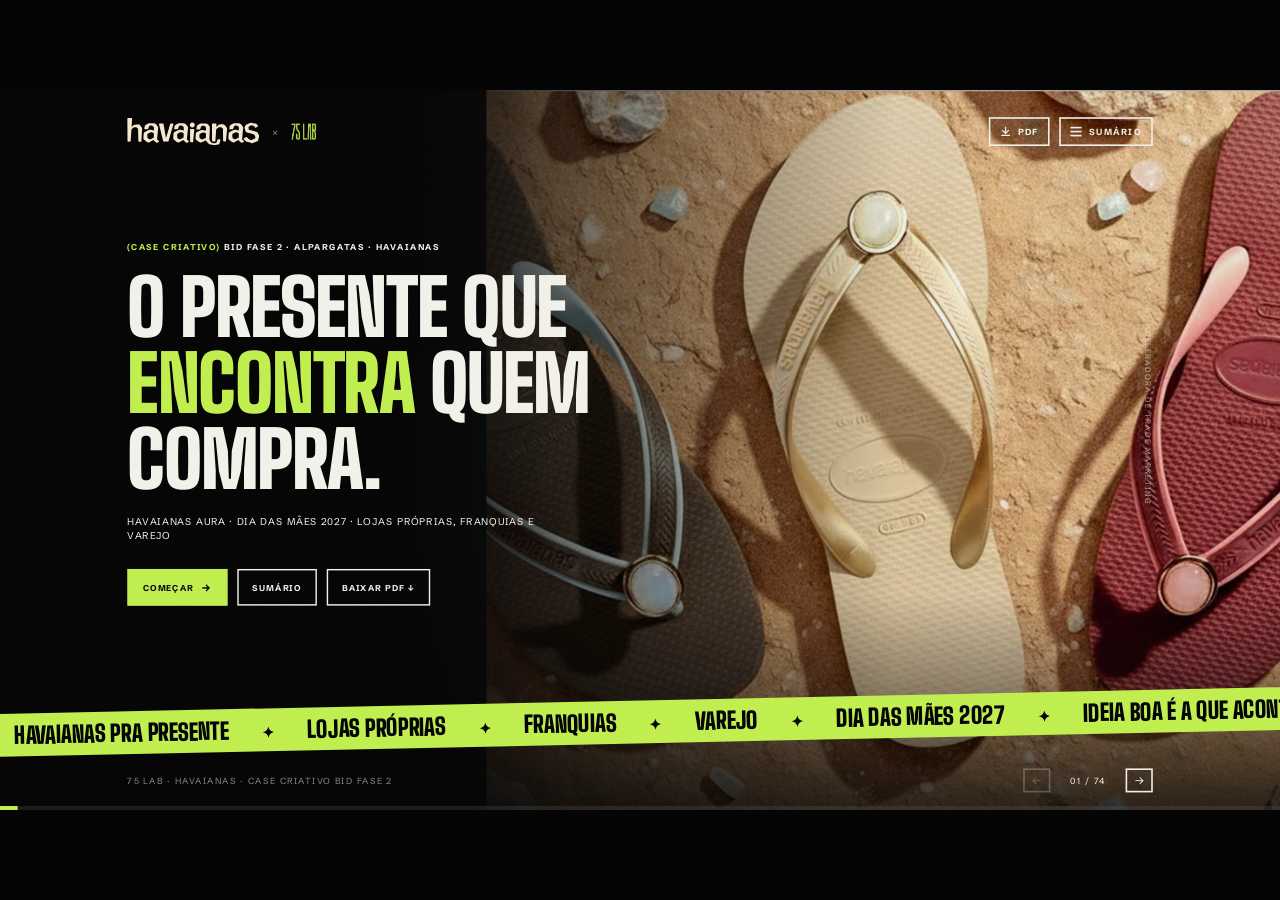
==== commit 5673a51a: "Uma tela por peça, celular com tela cheia e toque para passar, PDF com papéis completos, painel do Q" ====
--- a/index.html
+++ b/index.html
@@ -2,11 +2,18 @@
 <html lang="pt-BR">
 <head>
 <meta charset="utf-8">
-<meta name="viewport" content="width=device-width, initial-scale=1">
+<meta name="viewport" content="width=device-width, initial-scale=1, viewport-fit=cover">
+<meta name="theme-color" content="#050505">
+<meta name="mobile-web-app-capable" content="yes">
+<meta name="apple-mobile-web-app-capable" content="yes">
+<meta name="apple-mobile-web-app-status-bar-style" content="black-translucent">
+<meta name="apple-mobile-web-app-title" content="Havaianas 75 LAB">
+<link rel="manifest" href="manifest.webmanifest">
+<link rel="apple-touch-icon" href="assets/icone-180.png">
 <title>Havaianas pra presente · Case Criativo · BID Fase 2 · 75 LAB</title>
 <meta name="description" content="Case Criativo da 75 LAB para a fase 2 do BID de trade marketing DTC e B2B da Alpargatas: Havaianas Aura, Dia das Mães 2027.">
 <meta name="robots" content="noindex">
-<meta name="versao" id="versaoDeck" content="20261127093944">
+<meta name="versao" id="versaoDeck" content="20261127104827">
 <script>
 (function(){var v=document.getElementById('versaoDeck').content;
 fetch('versao.txt?t='+Date.now(),{cache:'no-store'}).then(function(r){return r.ok?r.text():''}).then(function(n){n=(n||'').trim();
@@ -16,8 +23,8 @@
 <link rel="preconnect" href="https://fonts.googleapis.com">
 <link rel="preconnect" href="https://fonts.gstatic.com" crossorigin>
 <link href="https://fonts.googleapis.com/css2?family=Big+Shoulders+Display:wght@700;800;900&family=Schibsted+Grotesk:ital,wght@0,400;0,500;0,600;0,700;0,800;1,400&family=Bodoni+Moda:ital,opsz,wght@0,6..96,400;0,6..96,500;1,6..96,400;1,6..96,500&display=swap" rel="stylesheet">
-<link rel="stylesheet" href="assets/deck.css?v=20261127093944">
-<link rel="stylesheet" href="assets/fase2.css?v=20261127093944">
+<link rel="stylesheet" href="assets/deck.css?v=20261127104827">
+<link rel="stylesheet" href="assets/fase2.css?v=20261127104827">
 </head>
 <body>
 
@@ -83,7 +90,7 @@
       <div class="acoes anima d3">
         <button class="botao cheio seta" data-ir="historia" data-cursor="Ir">Começar</button>
         <button class="botao" data-sumario data-cursor="Abrir">Sumário</button>
-        <a class="botao so-tela" href="havaianas-bid-fase2-75lab.pdf?v=20261127093944" download="Havaianas pra presente - Case Criativo 75 LAB.pdf" data-cursor="Baixar">Baixar PDF ↓</a>
+        <a class="botao so-tela" href="havaianas-bid-fase2-75lab.pdf?v=20261127104827" download="Havaianas pra presente - Case Criativo 75 LAB.pdf" data-cursor="Baixar">Baixar PDF ↓</a>
       </div>
     </div>
     <span class="rot">75 LAB · Aceleradora de Trade Marketing</span>
@@ -337,7 +344,7 @@
     <p class="lead anima d1">A gente não redesenhou a campanha em cada peça. Usou as mesmas regras em todos os tamanhos, e é isso que deixa a loja própria, a franquia e o supermercado com a mesma cara.</p>
     <div class="escada anima d2">
       <figure style="--h:100%"><img src="assets/pecas/ilha-az-1.webp" alt=""><figcaption><b>2,6 m</b>ilha</figcaption></figure>
-      <figure style="--h:86%"><img src="assets/pecas/ponta5-1.webp" alt=""><figcaption><b>2,2 m</b>ponta de gôndola</figcaption></figure>
+      <figure style="--h:86%"><img src="assets/pecas/ponta5-1.webp" alt=""><figcaption><b>2,4 m</b>ponta de gôndola</figcaption></figure>
       <figure style="--h:72%"><img src="assets/pecas/vit5-close.webp" alt=""><figcaption><b>vitrine</b>logo em relevo</figcaption></figure>
       <figure style="--h:60%"><img src="assets/pecas/mesa-r5-relevo.webp" alt=""><figcaption><b>2,0 m</b>mesa Big Hello</figcaption></figure>
       <figure style="--h:46%"><img src="assets/pecas/leve-testeira-solo-az.webp" alt=""><figcaption><b>100 cm</b>testeira</figcaption></figure>
@@ -350,38 +357,99 @@
     <span class="num-cap sangra">04</span>
     <div class="foto-cap sangra" style="background-image:url(assets/lojas3/rua_03.webp)"></div>
     <div class="texto"><span class="eyebrow anima"><b>Parte 1 · O case criativo</b> · capítulo 04 de 12</span><h2 class="anima d1">DTC Lojas Próprias</h2><p class="lead anima d2">Uma loja de rua com a campanha inteira: onde cada peça fica e por quê.</p><p class="responde anima d3"><svg class="ic p"><use href="#i-alvo"/></svg>Responde ao briefing: mesa Big Hello, prateleiras, embalagens, vitrine e cenografia</p></div>
-    <ol class="dentro anima d3"><li><i>01</i>A loja vista de cima</li><li><i>02</i>A loja pronta</li></ol>
-    <div class="trilha-cap anima d4"></div>
-  </section>
-  <section id="planta-lp" class="tela s-planta campanha" data-tema="claro" data-titulo="A loja própria vista de cima" data-cap="(04) DTC Lojas Próprias" data-planta="rua">
-    <span class="eyebrow anima"><b>Vista de cima</b> · loja de rua</span>
+    <ol class="dentro anima d3"><li><i>01</i>A loja de rua, peça por peça</li><li><i>02</i>A loja pronta</li></ol>
+    <div class="trilha-cap anima d4"></div>
+  </section>
+  <section id="planta-lp" class="tela s-peca campanha" data-tema="claro" data-titulo="Loja de rua · Mesa com bancos" data-cap="(04) DTC Lojas Próprias">
+    <span class="eyebrow anima"><b>Loja de rua</b> · ponto 1 de 6</span>
     <h2 class="anima d1">Cada peça <span class="onda t-teal">no ponto certo do caminho.</span></h2>
-    <div class="planta anima dir d2"><img src="assets/plantas/rua-r2.webp" alt="Planta da loja de rua com as peças"><span class="entrada esq">entrada</span></div>
-    <ol class="lista-pl anima d2"></ol>
-    <figure class="vista-pl anima d2"></figure>
-    <figure class="peca-pl anima dir d3"></figure>
+    <figure class="amb-p anima d2"><img src="assets/lojas3/rua_04.webp" alt="Mesa com bancos · loja de rua" data-amplia="assets/lojas3/rua_04.webp" data-legenda="Loja de rua · Mesa com bancos" data-cursor="Ampliar"><figcaption><i>1</i><div><b>Mesa com bancos</b><p>O primeiro ponto depois da porta: a mesa da loja com bancos dos lados, o presente montado e os pares Aura à mão.</p></div></figcaption></figure>
+    <div class="mapa-p anima dir d2"><img src="assets/plantas/rua-r2.webp" alt="Planta: loja de rua"><i class="pt on" style="left:24.87%;top:49.95%">1</i><i class="pt" style="left:53.98%;top:50.0%">2</i><i class="pt" style="left:47.71%;top:12.45%">3</i><i class="pt" style="left:79.71%;top:22.08%">4</i><i class="pt" style="left:75.7%;top:67.82%">5</i><i class="pt" style="left:80.86%;top:50.93%">6</i><span class="entrada">entrada</span></div>
+    <figure class="peca-p anima dir d3" style="background:#c8c6c2"><img src="assets/pecas/loja-b-1.webp" alt="Mesa com bancos, a peça sozinha" data-amplia="assets/pecas/loja-b-1.webp" data-legenda="Mesa com bancos · a peça" data-cursor="Ampliar"><figcaption><i>A peça</i><b>Mesa com bancos</b></figcaption></figure>
+  </section>
+  <section id="planta-lp-2" class="tela s-peca campanha" data-tema="claro" data-titulo="Loja de rua · Mesa sem bancos" data-cap="(04) DTC Lojas Próprias">
+    <span class="eyebrow anima"><b>Loja de rua</b> · ponto 2 de 6</span>
+    <h2 class="anima d1">Cada peça <span class="onda t-teal">no ponto certo do caminho.</span></h2>
+    <figure class="amb-p anima d2"><img src="assets/lojas3/rua_07.webp" alt="Mesa sem bancos · loja de rua" data-amplia="assets/lojas3/rua_07.webp" data-legenda="Loja de rua · Mesa sem bancos" data-cursor="Ampliar"><figcaption><i>2</i><div><b>Mesa sem bancos</b><p>No meio da loja, a versão sem bancos repete a chamada para quem já passou da entrada.</p></div></figcaption></figure>
+    <div class="mapa-p anima dir d2"><img src="assets/plantas/rua-r2.webp" alt="Planta: loja de rua"><i class="pt" style="left:24.87%;top:49.95%">1</i><i class="pt on" style="left:53.98%;top:50.0%">2</i><i class="pt" style="left:47.71%;top:12.45%">3</i><i class="pt" style="left:79.71%;top:22.08%">4</i><i class="pt" style="left:75.7%;top:67.82%">5</i><i class="pt" style="left:80.86%;top:50.93%">6</i><span class="entrada">entrada</span></div>
+    <figure class="peca-p anima dir d3" style="background:#cccbc7"><img src="assets/pecas/loja-a-1.webp" alt="Mesa sem bancos, a peça sozinha" data-amplia="assets/pecas/loja-a-1.webp" data-legenda="Mesa sem bancos · a peça" data-cursor="Ampliar"><figcaption><i>A peça</i><b>Mesa sem bancos</b></figcaption></figure>
+  </section>
+  <section id="planta-lp-3" class="tela s-peca campanha" data-tema="claro" data-titulo="Loja de rua · Espaço Aura" data-cap="(04) DTC Lojas Próprias">
+    <span class="eyebrow anima"><b>Loja de rua</b> · ponto 3 de 6</span>
+    <h2 class="anima d1">Cada peça <span class="onda t-teal">no ponto certo do caminho.</span></h2>
+    <figure class="amb-p anima d2"><img src="assets/lojas3/rua_05.webp" alt="Espaço Aura · loja de rua" data-amplia="assets/lojas3/rua_05.webp" data-legenda="Loja de rua · Espaço Aura" data-cursor="Ampliar"><figcaption><i>3</i><div><b>Espaço Aura</b><p>Na parede esquerda, o ripado azul do KV sobe até o teto, com o expositor e a testeira. Um chinelo de cada cor, como vitrine de joia.</p></div></figcaption></figure>
+    <div class="mapa-p anima dir d2"><img src="assets/plantas/rua-r2.webp" alt="Planta: loja de rua"><i class="pt" style="left:24.87%;top:49.95%">1</i><i class="pt" style="left:53.98%;top:50.0%">2</i><i class="pt on" style="left:47.71%;top:12.45%">3</i><i class="pt" style="left:79.71%;top:22.08%">4</i><i class="pt" style="left:75.7%;top:67.82%">5</i><i class="pt" style="left:80.86%;top:50.93%">6</i><span class="entrada">entrada</span></div>
+    <figure class="peca-p anima dir d3" style="background:#e1dbd4"><img src="assets/pecas/prat-1.webp" alt="Espaço Aura, a peça sozinha" data-amplia="assets/pecas/prat-1.webp" data-legenda="Espaço Aura · a peça" data-cursor="Ampliar"><figcaption><i>A peça</i><b>Espaço Aura</b></figcaption></figure>
+  </section>
+  <section id="planta-lp-4" class="tela s-peca campanha" data-tema="claro" data-titulo="Loja de rua · Estação de presente" data-cap="(04) DTC Lojas Próprias">
+    <span class="eyebrow anima"><b>Loja de rua</b> · ponto 4 de 6</span>
+    <h2 class="anima d1">Cada peça <span class="onda t-teal">no ponto certo do caminho.</span></h2>
+    <figure class="amb-p anima d2"><img src="assets/lojas3/rua_08.webp" alt="Estação de presente · loja de rua" data-amplia="assets/lojas3/rua_08.webp" data-legenda="Loja de rua · Estação de presente" data-cursor="Ampliar"><figcaption><i>4</i><div><b>Estação de presente</b><p>No fundo, a versão de balcão: papel de seda, fitas, caixas e cartão. Ela sai com o presente pronto.</p></div></figcaption></figure>
+    <div class="mapa-p anima dir d2"><img src="assets/plantas/rua-r2.webp" alt="Planta: loja de rua"><i class="pt" style="left:24.87%;top:49.95%">1</i><i class="pt" style="left:53.98%;top:50.0%">2</i><i class="pt" style="left:47.71%;top:12.45%">3</i><i class="pt on" style="left:79.71%;top:22.08%">4</i><i class="pt" style="left:75.7%;top:67.82%">5</i><i class="pt" style="left:80.86%;top:50.93%">6</i><span class="entrada">entrada</span></div>
+    <figure class="peca-p anima dir d3" style="background:#c3c1bd"><img src="assets/pecas/gs3-b-1.webp" alt="Estação de presente, a peça sozinha" data-amplia="assets/pecas/gs3-b-1.webp" data-legenda="Estação de presente · a peça" data-cursor="Ampliar"><figcaption><i>A peça</i><b>Estação de presente</b></figcaption></figure>
+  </section>
+  <section id="planta-lp-5" class="tela s-peca campanha" data-tema="claro" data-titulo="Loja de rua · Sacolas no caixa" data-cap="(04) DTC Lojas Próprias">
+    <span class="eyebrow anima"><b>Loja de rua</b> · ponto 5 de 6</span>
+    <h2 class="anima d1">Cada peça <span class="onda t-teal">no ponto certo do caminho.</span></h2>
+    <figure class="amb-p anima d2"><img src="assets/lojas3/rua_08.webp" alt="Sacolas no caixa · loja de rua" data-amplia="assets/lojas3/rua_08.webp" data-legenda="Loja de rua · Sacolas no caixa" data-cursor="Ampliar"><figcaption><i>5</i><div><b>Sacolas no caixa</b><p>Sacolas P, M e G no balcão. A campanha vai pra casa junto com a cliente.</p></div></figcaption></figure>
+    <div class="mapa-p anima dir d2"><img src="assets/plantas/rua-r2.webp" alt="Planta: loja de rua"><i class="pt" style="left:24.87%;top:49.95%">1</i><i class="pt" style="left:53.98%;top:50.0%">2</i><i class="pt" style="left:47.71%;top:12.45%">3</i><i class="pt" style="left:79.71%;top:22.08%">4</i><i class="pt on" style="left:75.7%;top:67.82%">5</i><i class="pt" style="left:80.86%;top:50.93%">6</i><span class="entrada">entrada</span></div>
+    <figure class="peca-p anima dir d3" style="background:#dbdad8"><img src="assets/pecas/sac5-imp-1.webp" alt="Sacolas no caixa, a peça sozinha" data-amplia="assets/pecas/sac5-imp-1.webp" data-legenda="Sacolas no caixa · a peça" data-cursor="Ampliar"><figcaption><i>A peça</i><b>Sacolas no caixa</b></figcaption></figure>
+  </section>
+  <section id="planta-lp-6" class="tela s-peca campanha" data-tema="claro" data-titulo="Loja de rua · KV na fachada e no fundo" data-cap="(04) DTC Lojas Próprias">
+    <span class="eyebrow anima"><b>Loja de rua</b> · ponto 6 de 6</span>
+    <h2 class="anima d1">Cada peça <span class="onda t-teal">no ponto certo do caminho.</span></h2>
+    <figure class="amb-p anima d2"><img src="assets/lojas3/rua_02.webp" alt="KV na fachada e no fundo · loja de rua" data-amplia="assets/lojas3/rua_02.webp" data-legenda="Loja de rua · KV na fachada e no fundo" data-cursor="Ampliar"><figcaption><i>6</i><div><b>KV na fachada e no fundo</b><p>O KV diagramado no fundo da loja e na parede da fachada: dá pra ver a campanha da calçada.</p></div></figcaption></figure>
+    <div class="mapa-p anima dir d2"><img src="assets/plantas/rua-r2.webp" alt="Planta: loja de rua"><i class="pt" style="left:24.87%;top:49.95%">1</i><i class="pt" style="left:53.98%;top:50.0%">2</i><i class="pt" style="left:47.71%;top:12.45%">3</i><i class="pt" style="left:79.71%;top:22.08%">4</i><i class="pt" style="left:75.7%;top:67.82%">5</i><i class="pt on" style="left:80.86%;top:50.93%">6</i><span class="entrada">entrada</span></div>
+    <figure class="peca-p anima dir d3" style="background:#fef4e5"><img src="assets/aura/kv-azul.webp" alt="KV na fachada e no fundo, a peça sozinha" data-amplia="assets/aura/kv-azul.webp" data-legenda="KV na fachada e no fundo · a peça" data-cursor="Ampliar"><figcaption><i>A peça</i><b>KV na fachada e no fundo</b></figcaption></figure>
   </section>
   <section id="galeria-lp" class="tela s-cine campanha" data-tema="escuro" data-titulo="A loja própria pronta" data-cap="(04) DTC Lojas Próprias">
     <div class="cine anima zoom d1"><img class="h on" src="assets/lojas3/rua_03.webp" alt=""><img class="h" src="assets/lojas3/rua_01.webp" alt="" loading="lazy"><img class="h" src="assets/lojas3/rua_04.webp" alt="" loading="lazy"><img class="h" src="assets/lojas3/rua_05.webp" alt="" loading="lazy"><img class="h" src="assets/lojas3/rua_08.webp" alt="" loading="lazy"><img class="h" src="assets/pecas/mesa-r5-1.webp" alt="" loading="lazy"><img class="h" src="assets/pecas/mesa-r5-caixas.webp" alt="" loading="lazy"><img class="h" src="assets/pecas/prat-1.webp" alt="" loading="lazy"><img class="h" src="assets/pecas/gs3-g-1.webp" alt="" loading="lazy"><img class="h" src="assets/pecas/sac5-sol-1.webp" alt="" loading="lazy"></div>
         <h2 class="anima">A loja própria <span class="t-lime">no dia 12 de abril.</span></h2>
     <p class="leg-c anima d1" id="cineLeg">A mesa da loja logo na entrada</p>
-    <div class="tira-c anima d2" id="cineTira"><button class="on" data-leg="A mesa da loja logo na entrada" data-cursor="Ver"><img src="assets/lojas3/rua_03.webp" alt=""></button><button class="" data-leg="A fachada" data-cursor="Ver"><img src="assets/lojas3/rua_01.webp" alt=""></button><button class="" data-leg="Quem entra dá de cara com o presente" data-cursor="Ver"><img src="assets/lojas3/rua_04.webp" alt=""></button><button class="" data-leg="O espaço Aura na parede, como vitrine de joia" data-cursor="Ver"><img src="assets/lojas3/rua_05.webp" alt=""></button><button class="" data-leg="A estação de presente e o caixa, no fundo da loja" data-cursor="Ver"><img src="assets/lojas3/rua_08.webp" alt=""></button><button class="" data-leg="Peça aprovada · mesa Big Hello" data-cursor="Ver"><img src="assets/pecas/mesa-r5-1.webp" alt=""></button><button class="" data-leg="Peça aprovada · as caixas de presente na mesa" data-cursor="Ver"><img src="assets/pecas/mesa-r5-caixas.webp" alt=""></button><button class="" data-leg="Peça aprovada · expositor de prateleira" data-cursor="Ver"><img src="assets/pecas/prat-1.webp" alt=""></button><button class="" data-leg="Peça aprovada · estação de presente" data-cursor="Ver"><img src="assets/pecas/gs3-g-1.webp" alt=""></button><button class="" data-leg="Peça aprovada · sacolas" data-cursor="Ver"><img src="assets/pecas/sac5-sol-1.webp" alt=""></button></div>
-    <p class="fonte">Imagens da 75 LAB: as peças aprovadas montadas numa loja de rua em 3D, com a comunicação igual à das lojas Havaianas.</p>
+    <div class="tira-c anima d2" id="cineTira"><button class="on" data-leg="A mesa da loja logo na entrada" data-cursor="Ver"><img src="assets/lojas3/rua_03.webp" alt=""></button><button class="" data-leg="A fachada" data-cursor="Ver"><img src="assets/lojas3/rua_01.webp" alt=""></button><button class="" data-leg="Quem entra dá de cara com o presente" data-cursor="Ver"><img src="assets/lojas3/rua_04.webp" alt=""></button><button class="" data-leg="O espaço Aura na parede, como vitrine de joia" data-cursor="Ver"><img src="assets/lojas3/rua_05.webp" alt=""></button><button class="" data-leg="A estação de presente e o caixa, no fundo da loja" data-cursor="Ver"><img src="assets/lojas3/rua_08.webp" alt=""></button><button class="" data-leg="Peça sugerida · mesa Big Hello" data-cursor="Ver"><img src="assets/pecas/mesa-r5-1.webp" alt=""></button><button class="" data-leg="Peça sugerida · as caixas de presente na mesa" data-cursor="Ver"><img src="assets/pecas/mesa-r5-caixas.webp" alt=""></button><button class="" data-leg="Peça sugerida · expositor de prateleira" data-cursor="Ver"><img src="assets/pecas/prat-1.webp" alt=""></button><button class="" data-leg="Peça sugerida · estação de presente" data-cursor="Ver"><img src="assets/pecas/gs3-g-1.webp" alt=""></button><button class="" data-leg="Peça sugerida · sacolas" data-cursor="Ver"><img src="assets/pecas/sac5-sol-1.webp" alt=""></button></div>
+    <p class="fonte">Imagens da 75 LAB: as peças sugeridas montadas numa loja de rua em 3D, com a comunicação igual à das lojas Havaianas.</p>
   </section>
   <section id="cap-fr" class="tela s-cap aura-cap campanha" data-tema="escuro" data-titulo="Capítulo 05 · DTC Franquias" data-cap="(05) DTC Franquias" data-capitulo="05">
     <span class="num-cap sangra">05</span>
     <div class="foto-cap sangra" style="background-image:url(assets/lojas3/shopping_03.webp)"></div>
     <div class="texto"><span class="eyebrow anima"><b>Parte 1 · O case criativo</b> · capítulo 05 de 12</span><h2 class="anima d1">DTC Franquias</h2><p class="lead anima d2">Uma loja de shopping: a campanha entra na mesa e na parede que a franquia já tem.</p><p class="responde anima d3"><svg class="ic p"><use href="#i-alvo"/></svg>Responde ao briefing: mesa com caixas, referência da Compacta 4, prateleiras e kits de presente</p></div>
-    <ol class="dentro anima d3"><li><i>01</i>A loja vista de cima</li><li><i>02</i>A loja pronta</li></ol>
-    <div class="trilha-cap anima d4"></div>
-  </section>
-  <section id="planta-fr" class="tela s-planta campanha" data-tema="claro" data-titulo="A franquia vista de cima" data-cap="(05) DTC Franquias" data-planta="shopping">
-    <span class="eyebrow anima"><b>Vista de cima</b> · loja de shopping</span>
+    <ol class="dentro anima d3"><li><i>01</i>A loja de shopping, peça por peça</li><li><i>02</i>A franquia pronta</li></ol>
+    <div class="trilha-cap anima d4"></div>
+  </section>
+  <section id="planta-fr" class="tela s-peca campanha" data-tema="claro" data-titulo="Loja de shopping · Mesa Big Hello" data-cap="(05) DTC Franquias">
+    <span class="eyebrow anima"><b>Loja de shopping</b> · ponto 1 de 5</span>
     <h2 class="anima d1">O dinheiro do franqueado <span class="onda t-teal">onde a venda acontece.</span></h2>
-    <div class="planta anima dir d2"><img src="assets/plantas/shopping-r2.webp" alt="Planta da loja de shopping com as peças"><span class="entrada esq">corredor do shopping</span></div>
-    <ol class="lista-pl anima d2"></ol>
-    <figure class="vista-pl anima d2"></figure>
-    <figure class="peca-pl anima dir d3"></figure>
+    <figure class="amb-p anima d2"><img src="assets/lojas3/shopping_03.webp" alt="Mesa Big Hello · loja de shopping" data-amplia="assets/lojas3/shopping_03.webp" data-legenda="Loja de shopping · Mesa Big Hello" data-cursor="Ampliar"><figcaption><i>1</i><div><b>Mesa Big Hello</b><p>Na entrada: a mesa com o presente montado, os chinelos com laço e as caixas abertas. É o que se vê do corredor do shopping.</p></div></figcaption></figure>
+    <div class="mapa-p anima dir d2"><img src="assets/plantas/shopping-r2.webp" alt="Planta: loja de shopping"><i class="pt on" style="left:18.54%;top:50.0%">1</i><i class="pt" style="left:54.82%;top:11.25%">2</i><i class="pt" style="left:79.45%;top:19.81%">3</i><i class="pt" style="left:72.6%;top:74.4%">4</i><i class="pt" style="left:80.62%;top:50.05%">5</i><span class="entrada">corredor do shopping</span></div>
+    <figure class="peca-p anima dir d3" style="background:#989591"><img src="assets/pecas/mesa-r5-1.webp" alt="Mesa Big Hello, a peça sozinha" data-amplia="assets/pecas/mesa-r5-1.webp" data-legenda="Mesa Big Hello · a peça" data-cursor="Ampliar"><figcaption><i>A peça</i><b>Mesa Big Hello</b></figcaption></figure>
+  </section>
+  <section id="planta-fr-2" class="tela s-peca campanha" data-tema="claro" data-titulo="Loja de shopping · Espaço Aura" data-cap="(05) DTC Franquias">
+    <span class="eyebrow anima"><b>Loja de shopping</b> · ponto 2 de 5</span>
+    <h2 class="anima d1">O dinheiro do franqueado <span class="onda t-teal">onde a venda acontece.</span></h2>
+    <figure class="amb-p anima d2"><img src="assets/lojas3/shopping_05.webp" alt="Espaço Aura · loja de shopping" data-amplia="assets/lojas3/shopping_05.webp" data-legenda="Loja de shopping · Espaço Aura" data-cursor="Ampliar"><figcaption><i>2</i><div><b>Espaço Aura</b><p>Na parede esquerda, o ripado azul com o expositor e a testeira. A Aura ganha um espaço de joia perto da entrada.</p></div></figcaption></figure>
+    <div class="mapa-p anima dir d2"><img src="assets/plantas/shopping-r2.webp" alt="Planta: loja de shopping"><i class="pt" style="left:18.54%;top:50.0%">1</i><i class="pt on" style="left:54.82%;top:11.25%">2</i><i class="pt" style="left:79.45%;top:19.81%">3</i><i class="pt" style="left:72.6%;top:74.4%">4</i><i class="pt" style="left:80.62%;top:50.05%">5</i><span class="entrada">corredor do shopping</span></div>
+    <figure class="peca-p anima dir d3" style="background:#b4b5b2"><img src="assets/pecas/prat-2.webp" alt="Espaço Aura, a peça sozinha" data-amplia="assets/pecas/prat-2.webp" data-legenda="Espaço Aura · a peça" data-cursor="Ampliar"><figcaption><i>A peça</i><b>Espaço Aura</b></figcaption></figure>
+  </section>
+  <section id="planta-fr-3" class="tela s-peca campanha" data-tema="claro" data-titulo="Loja de shopping · Estação de presente" data-cap="(05) DTC Franquias">
+    <span class="eyebrow anima"><b>Loja de shopping</b> · ponto 3 de 5</span>
+    <h2 class="anima d1">O dinheiro do franqueado <span class="onda t-teal">onde a venda acontece.</span></h2>
+    <figure class="amb-p anima d2"><img src="assets/lojas3/shopping_07.webp" alt="Estação de presente · loja de shopping" data-amplia="assets/lojas3/shopping_07.webp" data-legenda="Loja de shopping · Estação de presente" data-cursor="Ampliar"><figcaption><i>3</i><div><b>Estação de presente</b><p>A versão modular, em metalon, no fundo da loja: o presente é embrulhado na hora, sem fila nova.</p></div></figcaption></figure>
+    <div class="mapa-p anima dir d2"><img src="assets/plantas/shopping-r2.webp" alt="Planta: loja de shopping"><i class="pt" style="left:18.54%;top:50.0%">1</i><i class="pt" style="left:54.82%;top:11.25%">2</i><i class="pt on" style="left:79.45%;top:19.81%">3</i><i class="pt" style="left:72.6%;top:74.4%">4</i><i class="pt" style="left:80.62%;top:50.05%">5</i><span class="entrada">corredor do shopping</span></div>
+    <figure class="peca-p anima dir d3" style="background:#bdbbb9"><img src="assets/pecas/gs3-g-1.webp" alt="Estação de presente, a peça sozinha" data-amplia="assets/pecas/gs3-g-1.webp" data-legenda="Estação de presente · a peça" data-cursor="Ampliar"><figcaption><i>A peça</i><b>Estação de presente</b></figcaption></figure>
+  </section>
+  <section id="planta-fr-4" class="tela s-peca campanha" data-tema="claro" data-titulo="Loja de shopping · Sacolas no caixa" data-cap="(05) DTC Franquias">
+    <span class="eyebrow anima"><b>Loja de shopping</b> · ponto 4 de 5</span>
+    <h2 class="anima d1">O dinheiro do franqueado <span class="onda t-teal">onde a venda acontece.</span></h2>
+    <figure class="amb-p anima d2"><img src="assets/lojas3/shopping_08.webp" alt="Sacolas no caixa · loja de shopping" data-amplia="assets/lojas3/shopping_08.webp" data-legenda="Loja de shopping · Sacolas no caixa" data-cursor="Ampliar"><figcaption><i>4</i><div><b>Sacolas no caixa</b><p>Sacolas P, M e G no balcão. A última peça da campanha é a que sai da loja.</p></div></figcaption></figure>
+    <div class="mapa-p anima dir d2"><img src="assets/plantas/shopping-r2.webp" alt="Planta: loja de shopping"><i class="pt" style="left:18.54%;top:50.0%">1</i><i class="pt" style="left:54.82%;top:11.25%">2</i><i class="pt" style="left:79.45%;top:19.81%">3</i><i class="pt on" style="left:72.6%;top:74.4%">4</i><i class="pt" style="left:80.62%;top:50.05%">5</i><span class="entrada">corredor do shopping</span></div>
+    <figure class="peca-p anima dir d3" style="background:#dbdad8"><img src="assets/pecas/sac5-imp-1.webp" alt="Sacolas no caixa, a peça sozinha" data-amplia="assets/pecas/sac5-imp-1.webp" data-legenda="Sacolas no caixa · a peça" data-cursor="Ampliar"><figcaption><i>A peça</i><b>Sacolas no caixa</b></figcaption></figure>
+  </section>
+  <section id="planta-fr-5" class="tela s-peca campanha" data-tema="claro" data-titulo="Loja de shopping · KV no fundo" data-cap="(05) DTC Franquias">
+    <span class="eyebrow anima"><b>Loja de shopping</b> · ponto 5 de 5</span>
+    <h2 class="anima d1">O dinheiro do franqueado <span class="onda t-teal">onde a venda acontece.</span></h2>
+    <figure class="amb-p anima d2"><img src="assets/lojas3/shopping_07.webp" alt="KV no fundo · loja de shopping" data-amplia="assets/lojas3/shopping_07.webp" data-legenda="Loja de shopping · KV no fundo" data-cursor="Ampliar"><figcaption><i>5</i><div><b>KV no fundo</b><p>O KV diagramado no fundo da loja e na frente do caixa, no ponto onde a compra fecha.</p></div></figcaption></figure>
+    <div class="mapa-p anima dir d2"><img src="assets/plantas/shopping-r2.webp" alt="Planta: loja de shopping"><i class="pt" style="left:18.54%;top:50.0%">1</i><i class="pt" style="left:54.82%;top:11.25%">2</i><i class="pt" style="left:79.45%;top:19.81%">3</i><i class="pt" style="left:72.6%;top:74.4%">4</i><i class="pt on" style="left:80.62%;top:50.05%">5</i><span class="entrada">corredor do shopping</span></div>
+    <figure class="peca-p anima dir d3" style="background:#fef4e5"><img src="assets/aura/kv-azul.webp" alt="KV no fundo, a peça sozinha" data-amplia="assets/aura/kv-azul.webp" data-legenda="KV no fundo · a peça" data-cursor="Ampliar"><figcaption><i>A peça</i><b>KV no fundo</b></figcaption></figure>
   </section>
   <section id="galeria-fr" class="tela s-gal campanha" data-tema="escuro" data-titulo="A franquia pronta" data-cap="(05) DTC Franquias">
     <h2 class="anima">A franquia <span class="t-lime">pronta pro Dia das Mães.</span></h2>
@@ -393,29 +461,56 @@
       <button class="gi amplia" data-amplia="assets/lojas3/shopping_08.webp" data-legenda="O caixa com o KV e as sacolas" data-cursor="Ampliar"><img src="assets/lojas3/shopping_08.webp" alt=""><span>Caixa e sacolas</span></button>
       <button class="gi amplia" data-amplia="assets/lojas3/shopping_02.webp" data-legenda="Vista de dentro da loja" data-cursor="Ampliar"><img src="assets/lojas3/shopping_02.webp" alt=""><span>Por dentro</span></button>
     </div>
-    <div class="pecas-tira anima d2"><span class="eyebrow">As peças aprovadas</span>
+    <div class="pecas-tira anima d2"><span class="eyebrow">Peças sugeridas</span>
       <button class="amplia" data-amplia="assets/pecas/vit5-1.webp" data-legenda="Vitrine" data-cursor="Ampliar"><img src="assets/pecas/vit5-1.webp" alt=""><b>Vitrine</b></button>
       <button class="amplia" data-amplia="assets/pecas/loja-a-1.webp" data-legenda="Big Hello na mesa da loja" data-cursor="Ampliar"><img src="assets/pecas/loja-a-1.webp" alt=""><b>Big Hello na mesa</b></button>
       <button class="amplia" data-amplia="assets/pecas/loja-b-1.webp" data-legenda="Versão com bancos dos lados" data-cursor="Ampliar"><img src="assets/pecas/loja-b-1.webp" alt=""><b>Versão com bancos</b></button>
       <button class="amplia" data-amplia="assets/pecas/prat-2.webp" data-legenda="Expositor de prateleira" data-cursor="Ampliar"><img src="assets/pecas/prat-2.webp" alt=""><b>Expositor</b></button>
       <button class="amplia" data-amplia="assets/pecas/gs3-b-1.webp" data-legenda="Estação de presente no balcão" data-cursor="Ampliar"><img src="assets/pecas/gs3-b-1.webp" alt=""><b>Estação no balcão</b></button>
     </div>
-    <p class="fonte">Imagens da 75 LAB: as peças aprovadas montadas numa loja de shopping em 3D.</p>
+    <p class="fonte">Imagens da 75 LAB: as peças sugeridas montadas numa loja de shopping em 3D.</p>
   </section>
   <section id="cap-b2b" class="tela s-cap aura-cap campanha" data-tema="escuro" data-titulo="Capítulo 06 · B2B Varejo" data-cap="(06) B2B Varejo" data-capitulo="06">
     <span class="num-cap sangra">06</span>
     <div class="foto-cap sangra" style="background-image:url(assets/lojas3/alimentar_01.webp)"></div>
     <div class="texto"><span class="eyebrow anima"><b>Parte 1 · O case criativo</b> · capítulo 06 de 12</span><h2 class="anima d1">B2B Varejo</h2><p class="lead anima d2">Hipermercado e chinelaria multimarcas: bastante produto, compra por impulso e a Aura no meio de outras marcas.</p><p class="responde anima d3"><svg class="ic p"><use href="#i-alvo"/></svg>Responde ao briefing: materiais do alimentar, cross-merchandising e volume para impulso</p></div>
-    <ol class="dentro anima d3"><li><i>01</i>O hipermercado visto de cima</li><li><i>02</i>O hipermercado pronto</li><li><i>03</i>A chinelaria vista de cima</li><li><i>04</i>A chinelaria pronta</li><li><i>05</i>Todas as peças do varejo</li></ol>
-    <div class="trilha-cap anima d4"></div>
-  </section>
-  <section id="planta-sis" class="tela s-planta campanha" data-tema="claro" data-titulo="O hipermercado visto de cima" data-cap="(06) B2B Varejo" data-planta="alimentar">
-    <span class="eyebrow anima"><b>Vista de cima</b> · espaço Havaianas no hipermercado</span>
+    <ol class="dentro anima d3"><li><i>01</i>O hipermercado, peça por peça</li><li><i>02</i>O hipermercado pronto</li><li><i>03</i>A chinelaria, peça por peça</li><li><i>04</i>A chinelaria pronta</li><li><i>05</i>Todas as peças do varejo</li></ol>
+    <div class="trilha-cap anima d4"></div>
+  </section>
+  <section id="planta-sis" class="tela s-peca campanha" data-tema="claro" data-titulo="Hipermercado · Ilha Aura" data-cap="(06) B2B Varejo">
+    <span class="eyebrow anima"><b>Hipermercado</b> · ponto 1 de 5</span>
     <h2 class="anima d1">A ilha chama quem passa <span class="onda t-teal">no corredor principal.</span></h2>
-    <div class="planta anima dir d2"><img src="assets/plantas/alimentar-r2.webp" alt="Planta do espaço Havaianas no hipermercado"><span class="entrada esq">corredor principal do hipermercado</span></div>
-    <ol class="lista-pl anima d2"></ol>
-    <figure class="vista-pl anima d2"></figure>
-    <figure class="peca-pl anima dir d3"></figure>
+    <figure class="amb-p anima d2"><img src="assets/lojas3/alimentar_04.webp" alt="Ilha Aura · hipermercado" data-amplia="assets/lojas3/alimentar_04.webp" data-legenda="Hipermercado · Ilha Aura" data-cursor="Ampliar"><figcaption><i>1</i><div><b>Ilha Aura</b><p>No corredor principal do hipermercado, na frente do espaço Havaianas: cubos com pares pendurados e bastante produto à mão.</p></div></figcaption></figure>
+    <div class="mapa-p anima dir d2"><img src="assets/plantas/alimentar-r2.webp" alt="Planta: hipermercado"><i class="pt on" style="left:2.11%;top:58.66%">1</i><i class="pt" style="left:97.94%;top:86.67%">2</i><i class="pt" style="left:40.86%;top:66.99%">3</i><i class="pt" style="left:21.9%;top:53.1%">4</i><i class="pt" style="left:40.42%;top:48.47%">5</i><span class="entrada">corredor principal do hipermercado</span></div>
+    <figure class="peca-p anima dir d3" style="background:#b6b6b4"><img src="assets/pecas/ilha-az-1.webp" alt="Ilha Aura, a peça sozinha" data-amplia="assets/pecas/ilha-az-1.webp" data-legenda="Ilha Aura · a peça" data-cursor="Ampliar"><figcaption><i>A peça</i><b>Ilha Aura</b></figcaption></figure>
+  </section>
+  <section id="planta-sis-2" class="tela s-peca campanha" data-tema="claro" data-titulo="Hipermercado · Ponta de gôndola" data-cap="(06) B2B Varejo">
+    <span class="eyebrow anima"><b>Hipermercado</b> · ponto 2 de 5</span>
+    <h2 class="anima d1">A ilha chama quem passa <span class="onda t-teal">no corredor principal.</span></h2>
+    <figure class="amb-p anima d2"><img src="assets/lojas3/alimentar_06.webp" alt="Ponta de gôndola · hipermercado" data-amplia="assets/lojas3/alimentar_06.webp" data-legenda="Hipermercado · Ponta de gôndola" data-cursor="Ampliar"><figcaption><i>2</i><div><b>Ponta de gôndola</b><p>Na cabeceira da gôndola vizinha, de frente para quem passa com o carrinho.</p></div></figcaption></figure>
+    <div class="mapa-p anima dir d2"><img src="assets/plantas/alimentar-r2.webp" alt="Planta: hipermercado"><i class="pt" style="left:2.11%;top:58.66%">1</i><i class="pt on" style="left:97.94%;top:86.67%">2</i><i class="pt" style="left:40.86%;top:66.99%">3</i><i class="pt" style="left:21.9%;top:53.1%">4</i><i class="pt" style="left:40.42%;top:48.47%">5</i><span class="entrada">corredor principal do hipermercado</span></div>
+    <figure class="peca-p anima dir d3" style="background:#bebebc"><img src="assets/pecas/ponta5-1.webp" alt="Ponta de gôndola, a peça sozinha" data-amplia="assets/pecas/ponta5-1.webp" data-legenda="Ponta de gôndola · a peça" data-cursor="Ampliar"><figcaption><i>A peça</i><b>Ponta de gôndola</b></figcaption></figure>
+  </section>
+  <section id="planta-sis-3" class="tela s-peca campanha" data-tema="claro" data-titulo="Hipermercado · Testeira" data-cap="(06) B2B Varejo">
+    <span class="eyebrow anima"><b>Hipermercado</b> · ponto 3 de 5</span>
+    <h2 class="anima d1">A ilha chama quem passa <span class="onda t-teal">no corredor principal.</span></h2>
+    <figure class="amb-p anima d2"><img src="assets/lojas3/alimentar_08.webp" alt="Testeira · hipermercado" data-amplia="assets/lojas3/alimentar_08.webp" data-legenda="Hipermercado · Testeira" data-cursor="Ampliar"><figcaption><i>3</i><div><b>Testeira</b><p>No alto das gôndolas de dentro: dá pra ler de longe onde a Aura está.</p></div></figcaption></figure>
+    <div class="mapa-p anima dir d2"><img src="assets/plantas/alimentar-r2.webp" alt="Planta: hipermercado"><i class="pt" style="left:2.11%;top:58.66%">1</i><i class="pt" style="left:97.94%;top:86.67%">2</i><i class="pt on" style="left:40.86%;top:66.99%">3</i><i class="pt" style="left:21.9%;top:53.1%">4</i><i class="pt" style="left:40.42%;top:48.47%">5</i><span class="entrada">corredor principal do hipermercado</span></div>
+    <figure class="peca-p anima dir d3" style="background:#afafad"><img src="assets/pecas/leve-testeira-solo-az.webp" alt="Testeira, a peça sozinha" data-amplia="assets/pecas/leve-testeira-solo-az.webp" data-legenda="Testeira · a peça" data-cursor="Ampliar"><figcaption><i>A peça</i><b>Testeira</b></figcaption></figure>
+  </section>
+  <section id="planta-sis-4" class="tela s-peca campanha" data-tema="claro" data-titulo="Hipermercado · Stopper e wobbler" data-cap="(06) B2B Varejo">
+    <span class="eyebrow anima"><b>Hipermercado</b> · ponto 4 de 5</span>
+    <h2 class="anima d1">A ilha chama quem passa <span class="onda t-teal">no corredor principal.</span></h2>
+    <figure class="amb-p anima d2"><img src="assets/lojas3/alimentar_07.webp" alt="Stopper e wobbler · hipermercado" data-amplia="assets/lojas3/alimentar_07.webp" data-legenda="Hipermercado · Stopper e wobbler" data-cursor="Ampliar"><figcaption><i>4</i><div><b>Stopper e wobbler</b><p>Saindo da gôndola, pra quem anda pelo corredor ver a Aura antes de chegar nela.</p></div></figcaption></figure>
+    <div class="mapa-p anima dir d2"><img src="assets/plantas/alimentar-r2.webp" alt="Planta: hipermercado"><i class="pt" style="left:2.11%;top:58.66%">1</i><i class="pt" style="left:97.94%;top:86.67%">2</i><i class="pt" style="left:40.86%;top:66.99%">3</i><i class="pt on" style="left:21.9%;top:53.1%">4</i><i class="pt" style="left:40.42%;top:48.47%">5</i><span class="entrada">corredor principal do hipermercado</span></div>
+    <figure class="peca-p anima dir d3" style="background:#b4b5b2"><img src="assets/pecas/leve-stopper-solo-az.webp" alt="Stopper e wobbler, a peça sozinha" data-amplia="assets/pecas/leve-stopper-solo-az.webp" data-legenda="Stopper e wobbler · a peça" data-cursor="Ampliar"><figcaption><i>A peça</i><b>Stopper e wobbler</b></figcaption></figure>
+  </section>
+  <section id="planta-sis-5" class="tela s-peca campanha" data-tema="claro" data-titulo="Hipermercado · Fita de chinelos" data-cap="(06) B2B Varejo">
+    <span class="eyebrow anima"><b>Hipermercado</b> · ponto 5 de 5</span>
+    <h2 class="anima d1">A ilha chama quem passa <span class="onda t-teal">no corredor principal.</span></h2>
+    <figure class="amb-p anima d2"><img src="assets/lojas3/alimentar_09.webp" alt="Fita de chinelos · hipermercado" data-amplia="assets/lojas3/alimentar_09.webp" data-legenda="Hipermercado · Fita de chinelos" data-cursor="Ampliar"><figcaption><i>5</i><div><b>Fita de chinelos</b><p>Cinco pares pendurados na lateral da gôndola: o presente ao alcance da mão.</p></div></figcaption></figure>
+    <div class="mapa-p anima dir d2"><img src="assets/plantas/alimentar-r2.webp" alt="Planta: hipermercado"><i class="pt" style="left:2.11%;top:58.66%">1</i><i class="pt" style="left:97.94%;top:86.67%">2</i><i class="pt" style="left:40.86%;top:66.99%">3</i><i class="pt" style="left:21.9%;top:53.1%">4</i><i class="pt on" style="left:40.42%;top:48.47%">5</i><span class="entrada">corredor principal do hipermercado</span></div>
+    <figure class="peca-p anima dir d3" style="background:#b4b5b2"><img src="assets/pecas/leve-clip-solo-az.webp" alt="Fita de chinelos, a peça sozinha" data-amplia="assets/pecas/leve-clip-solo-az.webp" data-legenda="Fita de chinelos · a peça" data-cursor="Ampliar"><figcaption><i>A peça</i><b>Fita de chinelos</b></figcaption></figure>
   </section>
   <section id="galeria-hiper" class="tela s-gal campanha" data-tema="escuro" data-titulo="O hipermercado pronto" data-cap="(06) B2B Varejo">
     <h2 class="anima">O hipermercado <span class="t-lime">pronto pro Dia das Mães.</span></h2>
@@ -427,22 +522,42 @@
       <button class="gi amplia" data-amplia="assets/lojas3/alimentar_08.webp" data-legenda="A testeira no alto da gôndola" data-cursor="Ampliar"><img src="assets/lojas3/alimentar_08.webp" alt=""><span>Testeira</span></button>
       <button class="gi amplia" data-amplia="assets/lojas3/alimentar_03.webp" data-legenda="O espaço Havaianas no hipermercado" data-cursor="Ampliar"><img src="assets/lojas3/alimentar_03.webp" alt=""><span>O espaço Havaianas</span></button>
     </div>
-    <div class="pecas-tira anima d2"><span class="eyebrow">As peças aprovadas</span>
+    <div class="pecas-tira anima d2"><span class="eyebrow">Peças sugeridas</span>
       <button class="amplia" data-amplia="assets/pecas/ilha-az-1.webp" data-legenda="Ilha" data-cursor="Ampliar"><img src="assets/pecas/ilha-az-1.webp" alt=""><b>Ilha</b></button>
       <button class="amplia" data-amplia="assets/pecas/ponta5-1.webp" data-legenda="Ponta de gôndola" data-cursor="Ampliar"><img src="assets/pecas/ponta5-1.webp" alt=""><b>Ponta de gôndola</b></button>
       <button class="amplia" data-amplia="assets/pecas/leve-testeira-solo-az.webp" data-legenda="Testeira" data-cursor="Ampliar"><img src="assets/pecas/leve-testeira-solo-az.webp" alt=""><b>Testeira</b></button>
       <button class="amplia" data-amplia="assets/pecas/leve-stopper-solo-az.webp" data-legenda="Stopper" data-cursor="Ampliar"><img src="assets/pecas/leve-stopper-solo-az.webp" alt=""><b>Stopper</b></button>
       <button class="amplia" data-amplia="assets/pecas/leve-clip-solo-az.webp" data-legenda="Fita de chinelos" data-cursor="Ampliar"><img src="assets/pecas/leve-clip-solo-az.webp" alt=""><b>Fita de chinelos</b></button>
     </div>
-    <p class="fonte">Imagens da 75 LAB: as peças aprovadas montadas num espaço Havaianas de hipermercado em 3D.</p>
-  </section>
-  <section id="planta-cor" class="tela s-planta campanha" data-tema="claro" data-titulo="A chinelaria vista de cima" data-cap="(06) B2B Varejo" data-planta="chinelaria">
-    <span class="eyebrow anima"><b>Vista de cima</b> · chinelaria multimarcas</span>
+    <p class="fonte">Imagens da 75 LAB: as peças sugeridas montadas num espaço Havaianas de hipermercado em 3D.</p>
+  </section>
+  <section id="planta-cor" class="tela s-peca campanha" data-tema="claro" data-titulo="Chinelaria multimarcas · Ilha Aura" data-cap="(06) B2B Varejo">
+    <span class="eyebrow anima"><b>Chinelaria multimarcas</b> · ponto 1 de 4</span>
     <h2 class="anima d1">A Aura aparece <span class="onda t-teal">antes das outras marcas.</span></h2>
-    <div class="planta anima dir d2"><img src="assets/plantas/chinelaria-r2.webp" alt="Planta da chinelaria com as peças"><span class="entrada esq">entrada</span></div>
-    <ol class="lista-pl anima d2"></ol>
-    <figure class="vista-pl anima d2"></figure>
-    <figure class="peca-pl anima dir d3"></figure>
+    <figure class="amb-p anima d2"><img src="assets/lojas3/chinelaria_03.webp" alt="Ilha Aura · chinelaria multimarcas" data-amplia="assets/lojas3/chinelaria_03.webp" data-legenda="Chinelaria multimarcas · Ilha Aura" data-cursor="Ampliar"><figcaption><i>1</i><div><b>Ilha Aura</b><p>O ponto quente da entrada. Numa loja com parede lotada de marcas, a Aura é a primeira coisa que se vê.</p></div></figcaption></figure>
+    <div class="mapa-p anima dir d2"><img src="assets/plantas/chinelaria-r2.webp" alt="Planta: chinelaria multimarcas"><i class="pt on" style="left:30.0%;top:49.95%">1</i><i class="pt" style="left:48.44%;top:49.95%">2</i><i class="pt" style="left:59.17%;top:49.31%">3</i><i class="pt" style="left:39.69%;top:86.53%">4</i><span class="entrada">entrada</span></div>
+    <figure class="peca-p anima dir d3" style="background:#babbb8"><img src="assets/pecas/ilha-az-2.webp" alt="Ilha Aura, a peça sozinha" data-amplia="assets/pecas/ilha-az-2.webp" data-legenda="Ilha Aura · a peça" data-cursor="Ampliar"><figcaption><i>A peça</i><b>Ilha Aura</b></figcaption></figure>
+  </section>
+  <section id="planta-cor-2" class="tela s-peca campanha" data-tema="claro" data-titulo="Chinelaria multimarcas · Ponta de gôndola" data-cap="(06) B2B Varejo">
+    <span class="eyebrow anima"><b>Chinelaria multimarcas</b> · ponto 2 de 4</span>
+    <h2 class="anima d1">A Aura aparece <span class="onda t-teal">antes das outras marcas.</span></h2>
+    <figure class="amb-p anima d2"><img src="assets/lojas3/chinelaria_06.webp" alt="Ponta de gôndola · chinelaria multimarcas" data-amplia="assets/lojas3/chinelaria_06.webp" data-legenda="Chinelaria multimarcas · Ponta de gôndola" data-cursor="Ampliar"><figcaption><i>2</i><div><b>Ponta de gôndola</b><p>Na cabeça da gôndola do meio, com os pares Aura e a chamada em relevo.</p></div></figcaption></figure>
+    <div class="mapa-p anima dir d2"><img src="assets/plantas/chinelaria-r2.webp" alt="Planta: chinelaria multimarcas"><i class="pt" style="left:30.0%;top:49.95%">1</i><i class="pt on" style="left:48.44%;top:49.95%">2</i><i class="pt" style="left:59.17%;top:49.31%">3</i><i class="pt" style="left:39.69%;top:86.53%">4</i><span class="entrada">entrada</span></div>
+    <figure class="peca-p anima dir d3" style="background:#bebebc"><img src="assets/pecas/ponta5-2.webp" alt="Ponta de gôndola, a peça sozinha" data-amplia="assets/pecas/ponta5-2.webp" data-legenda="Ponta de gôndola · a peça" data-cursor="Ampliar"><figcaption><i>A peça</i><b>Ponta de gôndola</b></figcaption></figure>
+  </section>
+  <section id="planta-cor-3" class="tela s-peca campanha" data-tema="claro" data-titulo="Chinelaria multimarcas · Fita de chinelos" data-cap="(06) B2B Varejo">
+    <span class="eyebrow anima"><b>Chinelaria multimarcas</b> · ponto 3 de 4</span>
+    <h2 class="anima d1">A Aura aparece <span class="onda t-teal">antes das outras marcas.</span></h2>
+    <figure class="amb-p anima d2"><img src="assets/lojas3/chinelaria_07.webp" alt="Fita de chinelos · chinelaria multimarcas" data-amplia="assets/lojas3/chinelaria_07.webp" data-legenda="Chinelaria multimarcas · Fita de chinelos" data-cursor="Ampliar"><figcaption><i>3</i><div><b>Fita de chinelos</b><p>Na lateral da mesma gôndola: mais pares ao alcance da mão, fora da parede.</p></div></figcaption></figure>
+    <div class="mapa-p anima dir d2"><img src="assets/plantas/chinelaria-r2.webp" alt="Planta: chinelaria multimarcas"><i class="pt" style="left:30.0%;top:49.95%">1</i><i class="pt" style="left:48.44%;top:49.95%">2</i><i class="pt on" style="left:59.17%;top:49.31%">3</i><i class="pt" style="left:39.69%;top:86.53%">4</i><span class="entrada">entrada</span></div>
+    <figure class="peca-p anima dir d3" style="background:#b4b5b2"><img src="assets/pecas/leve-clip-solo-az.webp" alt="Fita de chinelos, a peça sozinha" data-amplia="assets/pecas/leve-clip-solo-az.webp" data-legenda="Fita de chinelos · a peça" data-cursor="Ampliar"><figcaption><i>A peça</i><b>Fita de chinelos</b></figcaption></figure>
+  </section>
+  <section id="planta-cor-4" class="tela s-peca campanha" data-tema="claro" data-titulo="Chinelaria multimarcas · Testeiras" data-cap="(06) B2B Varejo">
+    <span class="eyebrow anima"><b>Chinelaria multimarcas</b> · ponto 4 de 4</span>
+    <h2 class="anima d1">A Aura aparece <span class="onda t-teal">antes das outras marcas.</span></h2>
+    <figure class="amb-p anima d2"><img src="assets/lojas3/chinelaria_05.webp" alt="Testeiras · chinelaria multimarcas" data-amplia="assets/lojas3/chinelaria_05.webp" data-legenda="Chinelaria multimarcas · Testeiras" data-cursor="Ampliar"><figcaption><i>4</i><div><b>Testeiras</b><p>No alto da seção Havaianas: marca o lugar da Aura no meio das outras marcas.</p></div></figcaption></figure>
+    <div class="mapa-p anima dir d2"><img src="assets/plantas/chinelaria-r2.webp" alt="Planta: chinelaria multimarcas"><i class="pt" style="left:30.0%;top:49.95%">1</i><i class="pt" style="left:48.44%;top:49.95%">2</i><i class="pt" style="left:59.17%;top:49.31%">3</i><i class="pt on" style="left:39.69%;top:86.53%">4</i><span class="entrada">entrada</span></div>
+    <figure class="peca-p anima dir d3" style="background:#afafad"><img src="assets/pecas/leve-testeira-solo-az.webp" alt="Testeiras, a peça sozinha" data-amplia="assets/pecas/leve-testeira-solo-az.webp" data-legenda="Testeiras · a peça" data-cursor="Ampliar"><figcaption><i>A peça</i><b>Testeiras</b></figcaption></figure>
   </section>
   <section id="galeria-chinelaria" class="tela s-gal campanha" data-tema="escuro" data-titulo="A chinelaria pronta" data-cap="(06) B2B Varejo">
     <h2 class="anima">A chinelaria <span class="t-lime">pronta pro Dia das Mães.</span></h2>
@@ -454,13 +569,13 @@
       <button class="gi amplia" data-amplia="assets/lojas3/chinelaria_05.webp" data-legenda="As testeiras na seção Havaianas" data-cursor="Ampliar"><img src="assets/lojas3/chinelaria_05.webp" alt=""><span>Testeiras</span></button>
       <button class="gi amplia" data-amplia="assets/lojas3/chinelaria_08.webp" data-legenda="A Aura no meio das outras marcas" data-cursor="Ampliar"><img src="assets/lojas3/chinelaria_08.webp" alt=""><span>Por dentro da loja</span></button>
     </div>
-    <div class="pecas-tira t4 anima d2"><span class="eyebrow">As peças aprovadas</span>
+    <div class="pecas-tira t4 anima d2"><span class="eyebrow">Peças sugeridas</span>
       <button class="amplia" data-amplia="assets/pecas/ilha-az-2.webp" data-legenda="Ilha" data-cursor="Ampliar"><img src="assets/pecas/ilha-az-2.webp" alt=""><b>Ilha</b></button>
       <button class="amplia" data-amplia="assets/pecas/ponta5-2.webp" data-legenda="Ponta de gôndola" data-cursor="Ampliar"><img src="assets/pecas/ponta5-2.webp" alt=""><b>Ponta de gôndola</b></button>
       <button class="amplia" data-amplia="assets/pecas/leve-clip-solo-az.webp" data-legenda="Fita de chinelos" data-cursor="Ampliar"><img src="assets/pecas/leve-clip-solo-az.webp" alt=""><b>Fita de chinelos</b></button>
       <button class="amplia" data-amplia="assets/pecas/leve-testeira-solo-az.webp" data-legenda="Testeira" data-cursor="Ampliar"><img src="assets/pecas/leve-testeira-solo-az.webp" alt=""><b>Testeira</b></button>
     </div>
-    <p class="fonte">Imagens da 75 LAB: as peças aprovadas montadas numa chinelaria multimarcas em 3D.</p>
+    <p class="fonte">Imagens da 75 LAB: as peças sugeridas montadas numa chinelaria multimarcas em 3D.</p>
   </section>
   <section id="galeria-b2b" class="tela s-todas campanha" data-tema="escuro" data-titulo="Todas as peças do varejo" data-cap="(06) B2B Varejo">
     <h2 class="anima">No varejo, <span class="t-lime">produto na mão e presente em todo canto.</span></h2>
@@ -474,9 +589,9 @@
       <button class="tp amplia" data-amplia="assets/pecas/leve-tag-solo-az.webp" data-legenda="Tag" data-cursor="Ampliar"><span class="fu"><img src="assets/pecas/leve-tag-solo-az.webp" alt=""></span><b>Tag</b><small>no gancho, junto do par</small></button>
       <button class="tp amplia" data-amplia="assets/pecas/leve-clip-solo-az.webp" data-legenda="Fita de chinelos" data-cursor="Ampliar"><span class="fu"><img src="assets/pecas/leve-clip-solo-az.webp" alt=""></span><b>Fita de chinelos</b><small>cinco pares fora da parede</small></button>
       <button class="tp amplia" data-amplia="assets/pecas/carrinho-az.webp" data-legenda="Placa de carrinho" data-cursor="Ampliar"><span class="fu"><img src="assets/pecas/carrinho-az.webp" alt=""></span><b>Placa de carrinho</b><small>vai junto pelo hipermercado</small></button>
-      <div class="tp-txt"><span class="eyebrow">Nove peças aprovadas</span><p>Do chão ao gancho, todas com o mesmo selo da Aura.</p></div>
-    </div>
-    <p class="fonte">Imagens da 75 LAB: todas as peças aprovadas do varejo, fora da loja. Clique numa peça para ampliar.</p>
+      <div class="tp-txt"><span class="eyebrow">Nove peças sugeridas</span><p>Do chão ao gancho, todas com o mesmo selo da Aura.</p></div>
+    </div>
+    <p class="fonte">Imagens da 75 LAB: todas as peças sugeridas do varejo, fora da loja.<span class="so-tela"> Clique numa peça para ampliar.</span></p>
   </section>
   <section id="cap-estrategia" class="tela s-cap campanha" data-tema="escuro" data-titulo="Capítulo 07 · Por que cada peça está ali" data-cap="(07) A estratégia" data-capitulo="07">
     <span class="num-cap sangra">07</span>
@@ -547,7 +662,7 @@
       <span class="eyebrow">Cada desenho técnico leva para a fábrica</span>
       <span class="pill">as duas versões de cor</span><span class="pill">medidas e recorte em tamanho real</span><span class="pill">material e acabamento de cada parte</span><span class="pill">quantidades para orçar</span><span class="pill">aproveitamento da chapa</span><span class="pill">como montar</span>
     </div>
-    <p class="fonte">Desenhos técnicos da 75 LAB para o case Aura: primeira versão de 24/11/2026, sendo ajustada para as imagens aprovadas em 25/11. Materiais e quantidades ainda em orçamento.</p>
+    <p class="fonte">Desenhos técnicos da 75 LAB para o case Aura: primeira versão de 24/11/2026, sendo ajustada para as imagens sugeridas de 25/11. Materiais e quantidades ainda em orçamento.</p>
   </section>
   <section id="producao" class="tela s-prod2 campanha" data-tema="lime" data-titulo="Da gráfica até a loja" data-cap="(08) Do desenho à fábrica">
     <h2 class="anima">Da gráfica até a loja, <span class="apagada">sem desperdiçar a verba no caminho.</span></h2>
@@ -826,8 +941,8 @@
     <div class="lojas-v anima d2" id="lojasVir"><button class="on" data-dm="assets/lojas2/loja-rua_03_Entrada_mesa_hero_e_display.webp" data-sj="assets/virada/rua-sj.webp" data-nome="Loja de rua" data-x="62" data-cursor="Ver"><img src="assets/virada/t-rua.webp" alt=""><span>Loja de rua</span></button><button class="" data-dm="assets/lojas2/loja-shopping_01_Fachada_frontal.webp" data-sj="assets/virada/shop-sj.webp" data-nome="Shopping" data-x="50" data-cursor="Ver"><img src="assets/virada/t-shop.webp" alt=""><span>Shopping</span></button><button class="" data-dm="assets/lojas2/quiosque_01_Quiosque_no_corredor.webp" data-sj="assets/virada/qui-sj.webp" data-nome="Quiosque" data-x="50" data-cursor="Ver"><img src="assets/virada/t-qui.webp" alt=""><span>Quiosque</span></button><button class="" data-dm="assets/lojas2/store-in-store_07_Display_hero.webp" data-sj="assets/virada/sis-sj.webp" data-nome="Store in store" data-x="58" data-cursor="Ver"><img src="assets/virada/t-sis.webp" alt=""><span>Store in store</span></button><button class="" data-dm="assets/lojas2/corredor_02_Ponta_display_G_corredor_principal.webp" data-sj="assets/virada/cor-sj.webp" data-nome="Supermercado" data-x="50" data-cursor="Ver"><img src="assets/virada/t-cor.webp" alt=""><span>Supermercado</span></button></div><link rel="prefetch" href="assets/virada/shop-sj.webp"><link rel="prefetch" href="assets/virada/qui-sj.webp"><link rel="prefetch" href="assets/virada/sis-sj.webp"><link rel="prefetch" href="assets/virada/cor-sj.webp">
     <span class="eyebrow pp anima d2"><b>Ponto a ponto</b> · a peça que sai e a que entra</span>
     <div class="par-v v1 anima d2"><button class="cv" data-no="a1" data-circ data-amplia="assets/pecas/mesa-r5-1.webp" data-legenda="Dia das Mães · mesa big hello" data-cursor="Ampliar"><img src="assets/virada/c-mesa-r5-1.webp" alt=""></button><b>Mesa Big Hello</b><button class="cv sj" data-no="b1" data-circ data-amplia="assets/virada/sj-p002.webp" data-legenda="São João · mesa big hello" data-cursor="Ampliar"><img src="assets/virada/c-sj-p002.webp" alt=""></button></div><div class="par-v v2 anima d3"><button class="cv" data-no="a2" data-circ data-amplia="assets/pecas/prat-1.webp" data-legenda="Dia das Mães · expositor de prateleira" data-cursor="Ampliar"><img src="assets/virada/c-prat-1.webp" alt=""></button><b>Expositor de prateleira</b><button class="cv sj" data-no="b2" data-circ data-amplia="assets/virada/sj-p012.webp" data-legenda="São João · expositor de prateleira" data-cursor="Ampliar"><img src="assets/virada/c-sj-p012.webp" alt=""></button></div><div class="par-v v3 anima d4"><button class="cv" data-no="a3" data-circ data-amplia="assets/pecas/ponta5-1.webp" data-legenda="Dia das Mães · ponta de gôndola" data-cursor="Ampliar"><img src="assets/virada/c-ponta5-1.webp" alt=""></button><b>Ponta de gôndola</b><button class="cv sj" data-no="b3" data-circ data-amplia="assets/virada/sj-p039.webp" data-legenda="São João · ponta de gôndola" data-cursor="Ampliar"><img src="assets/virada/c-sj-p039.webp" alt=""></button></div><div class="par-v v4 anima d5"><button class="cv" data-no="a4" data-circ data-amplia="assets/pecas/ilha-az-1.webp" data-legenda="Dia das Mães · ilha" data-cursor="Ampliar"><img src="assets/virada/c-ilha-az-1.webp" alt=""></button><b>Ilha</b><button class="cv sj" data-no="b4" data-circ data-amplia="assets/virada/sj-p062.webp" data-legenda="São João · ilha" data-cursor="Ampliar"><img src="assets/virada/c-sj-p062.webp" alt=""></button></div>
-    <a class="botao seta abrir-sj so-tela anima d5" href="https://projetos.75lab.com.br/havaianas-sao-joao-2027/" target="_blank" rel="noopener" data-cursor="Abrir">Ver a campanha de São João inteira</a>
-    <p class="fonte">Arraste o meio da imagem para comparar. Imagens em 3D da 75 LAB: as lojas e peças de Dia das Mães desta proposta e as da campanha de São João apresentada na fase 1, com 37 peças.</p>
+    <a class="botao seta abrir-sj so-tela anima d5" data-pdf-link href="https://projetos.75lab.com.br/havaianas-sao-joao-2027/" target="_blank" rel="noopener" data-cursor="Abrir">Ver a campanha de São João inteira</a>
+    <p class="fonte"><span class="so-tela">Arraste o meio da imagem para comparar. </span>Imagens em 3D da 75 LAB: as lojas e peças de Dia das Mães desta proposta e as da campanha de São João apresentada na fase 1, com 37 peças.</p>
   </section>
   <section id="fim" class="tela s-fim2" data-tema="escuro" data-titulo="Domingo, 9 de maio" data-cap="Fechamento">
     <div class="faixa-fim sangra" aria-hidden="true"><div class="rolo-f"><img src="assets/pecas/loja-a-1.webp" alt=""><img src="assets/pecas/mesa-r5-1.webp" alt=""><img src="assets/pecas/ilha-az-1.webp" alt=""><img src="assets/pecas/gs3-g-1.webp" alt=""><img src="assets/pecas/prat-1.webp" alt=""><img src="assets/pecas/sac5-imp-1.webp" alt=""><img src="assets/pecas/ponta5-1.webp" alt=""><img src="assets/pecas/loja-b-1.webp" alt=""><img src="assets/pecas/pack-az-1.webp" alt=""><img src="assets/pecas/gs3-b-1.webp" alt=""><img src="assets/pecas/leve-testeira-solo-az.webp" alt=""><img src="assets/pecas/mesa-r5-caixas.webp" alt=""><img src="assets/pecas/loja-a-1.webp" alt=""><img src="assets/pecas/mesa-r5-1.webp" alt=""><img src="assets/pecas/ilha-az-1.webp" alt=""><img src="assets/pecas/gs3-g-1.webp" alt=""><img src="assets/pecas/prat-1.webp" alt=""><img src="assets/pecas/sac5-imp-1.webp" alt=""><img src="assets/pecas/ponta5-1.webp" alt=""><img src="assets/pecas/loja-b-1.webp" alt=""><img src="assets/pecas/pack-az-1.webp" alt=""><img src="assets/pecas/gs3-b-1.webp" alt=""><img src="assets/pecas/leve-testeira-solo-az.webp" alt=""><img src="assets/pecas/mesa-r5-caixas.webp" alt=""></div></div>
@@ -839,9 +954,9 @@
       <p class="l l4">É pra isso que a gente desenha o ponto de venda.</p>
     </div>
     <div class="contatos-f anima d5">
-      <div><span class="eyebrow">Comercial</span><b>Daniel Coimbra</b><a href="mailto:daniel.coimbra@75lab.com.br" data-cursor="Escrever">daniel.coimbra@75lab.com.br</a></div>
-      <div><span class="eyebrow">Operação e trade</span><b>Caique Becker</b><a href="mailto:caique.becker@75lab.com.br" data-cursor="Escrever">caique.becker@75lab.com.br</a></div>
-      <div><span class="eyebrow">Criação</span><b>Mauricio Oliveira</b><a href="mailto:mauricio@75lab.com.br" data-cursor="Escrever">mauricio@75lab.com.br</a></div>
+      <div><span class="eyebrow">Comercial</span><b>Daniel Coimbra</b><a href="mailto:daniel.coimbra@75lab.com.br" data-pdf-link data-cursor="Escrever">daniel.coimbra@75lab.com.br</a></div>
+      <div><span class="eyebrow">Operação e trade</span><b>Caique Becker</b><a href="mailto:caique.becker@75lab.com.br" data-pdf-link data-cursor="Escrever">caique.becker@75lab.com.br</a></div>
+      <div><span class="eyebrow">Criação</span><b>Mauricio Oliveira</b><a href="mailto:mauricio@75lab.com.br" data-pdf-link data-cursor="Escrever">mauricio@75lab.com.br</a></div>
       <img src="assets/75lab-lime.png" alt="75 LAB">
     </div>
     <span class="assin-fim anima d5">Ideia boa é a que acontece na loja.</span>
@@ -852,11 +967,11 @@
       <span class="x">×</span>
       <img class="lab m-escuro" src="assets/75lab-lime.png" alt="75 LAB"><img class="lab m-claro" src="assets/75lab-black.png" alt="75 LAB">
     </div>
-    <div class="dir"><span class="cap" id="capTxt"></span><a id="btnPdf" href="havaianas-bid-fase2-75lab.pdf?v=20261127093944" download="Havaianas pra presente - Case Criativo 75 LAB.pdf" data-cursor="Baixar" aria-label="Baixar a apresentação em PDF"><svg viewBox="0 0 24 24" aria-hidden="true"><path d="M12 3v12M6 10l6 6 6-6M4 20h16"/></svg>PDF</a><button id="btnSumario" data-sumario data-cursor="Abrir"><span><i></i><i></i><i></i></span>Sumário</button></div>
+    <div class="dir"><span class="cap" id="capTxt"></span><a id="btnPdf" href="havaianas-bid-fase2-75lab.pdf?v=20261127104827" download="Havaianas pra presente - Case Criativo 75 LAB.pdf" data-cursor="Baixar" aria-label="Baixar a apresentação em PDF"><svg viewBox="0 0 24 24" aria-hidden="true"><path d="M12 3v12M6 10l6 6 6-6M4 20h16"/></svg>PDF</a><button id="btnSumario" data-sumario data-cursor="Abrir"><span><i></i><i></i><i></i></span>Sumário</button></div>
   </header>
   <footer id="rodape">
     <span class="assin">75 LAB · Havaianas · Case Criativo BID Fase 2</span>
-    <div class="nav"><button id="ant" aria-label="Tela anterior" data-cursor="Voltar">←</button><span id="cont">01 / 50</span><button id="prox" aria-label="Próxima tela" data-cursor="Seguir">→</button></div>
+    <div class="nav"><button id="btnCheia" aria-label="Tela cheia" data-cursor="Tela cheia">⤢</button><button id="ant" aria-label="Tela anterior" data-cursor="Voltar">←</button><span id="cont">01 / 50</span><button id="prox" aria-label="Próxima tela" data-cursor="Seguir">→</button></div>
   </footer>
   <div id="prog"><i></i></div>
   <div id="wipe"><img src="assets/75lab-black.png" alt=""></div>
@@ -866,9 +981,10 @@
 
 <div id="caixa" role="dialog" aria-label="Imagem ampliada"><button class="fechar" data-cursor="Fechar">Fechar ✕</button><img id="cxImg" alt=""><p id="cxTxt"></p></div>
 <div id="cursor"></div><div id="anel"><span id="anelTxt"></span></div>
+<div id="cheia" hidden><img src="assets/75lab-lime.png" alt="75 LAB"><h3>Toque para começar</h3><p class="com-api">A apresentação abre em tela cheia. Toque no lado direito do slide para avançar e no lado esquerdo para voltar.</p><p class="sem-api-t">No iPhone, para ver sem a barra do navegador: toque em <b>Compartilhar</b> e depois em <b>Adicionar à Tela de Início</b>. Pelo ícone, a apresentação abre em tela cheia.<br><br>Toque no lado direito do slide para avançar e no lado esquerdo para voltar.</p><span class="botao mini">Começar</span></div>
 <div id="gire"><img src="assets/75lab-lime.png" alt="75 LAB"><div class="tel"></div><h3>Gire o celular</h3><p>A apresentação foi desenhada na horizontal. Deitado, o celular mostra a tela inteira.</p><button class="botao mini" id="verAssim">Ver assim mesmo</button></div>
 
-<script src="assets/f2dados.js?v=20261127093944"></script>
-<script src="assets/deck.js?v=20261127093944"></script>
+<script src="assets/f2dados.js?v=20261127104827"></script>
+<script src="assets/deck.js?v=20261127104827"></script>
 </body>
 </html>
--- a/assets/fase2.css
+++ b/assets/fase2.css
@@ -366,7 +366,7 @@
 .s-crono .leg-c{position:absolute;left:72px;right:72px;bottom:84px;display:flex;gap:22px;font-family:var(--mono);font-size:10.5px;letter-spacing:.04em;opacity:.8}
 .s-crono .leg-c i{display:inline-block;width:18px;height:10px;margin-right:6px;vertical-align:middle}
 .leg-c .med{background:var(--lime)}.leg-c .aprov{background:var(--rosa)}.leg-c .est{background:var(--teal-2)}.leg-c .folga{background:repeating-linear-gradient(135deg,rgba(242,241,233,.55) 0 3px,transparent 3px 6px)}.leg-c .par{background:transparent;border:2px solid var(--paper)}
-.pdf .s-crono .abas-c{display:none}
+.pdf .s-crono .abas-c button:not(.on){opacity:.4}
 
 /* ===================================================== riscos do cronograma */
 .s-rcr .datas-r{position:absolute;left:72px;right:72px;top:200px;display:grid;grid-template-columns:repeat(3,1fr);gap:22px}
@@ -1767,3 +1767,156 @@
 .s-fim2 .faixa-fim{position:absolute;left:-120px;right:-120px;top:330px;height:220px;overflow:hidden;transform:rotate(-4deg);opacity:.2;pointer-events:none}
 .s-fim2 .faixa-fim .rolo-f{display:flex;gap:12px;width:max-content;height:100%;animation:rola 90s linear infinite}
 .s-fim2 .faixa-fim img{display:block;height:100%;width:auto;flex:none}
+
+/* =====================================================================
+   PDF: telas com botões, abas e animação viram uma página só, com tudo à mostra
+   (vale quando o deck abre com ?pdf=1 e a tela não está sendo fotografada estado por estado)
+   ===================================================================== */
+.pl-pdf,.nota-pl,.teo-pdf,.vir-pdf,.cine-pdf{display:none}
+
+/* agenda: o que cada capítulo tem, que na tela aparece só ao passar o mouse */
+.pdf .s-agx .est small{left:2px;right:2px;font-size:11.5px;opacity:.8!important;translate:0 0!important}
+
+/* plantas: mapa à esquerda e um quadro por ponto, com a foto na loja e a peça sozinha no canto */
+.pdf:not(.estados) .s-planta .vista-pl,.pdf:not(.estados) .s-planta .peca-pl{display:none}
+.pdf:not(.estados) .s-planta .planta{left:72px;right:auto;width:560px;top:196px}
+.pdf:not(.estados) .s-planta .mk.on{background:var(--vinho);transform:scale(1)!important}
+.pdf:not(.estados) .s-planta .nota-pl{display:block;position:absolute;left:72px;top:552px;width:520px;font-size:13.5px;line-height:1.45;opacity:.8}
+.pdf:not(.estados) .s-planta .pl-pdf{display:grid;position:absolute;left:664px;right:72px;top:196px;grid-template-columns:repeat(3,1fr);gap:22px 16px;align-content:start}
+.pl-pdf .cp .im{position:relative;aspect-ratio:16/9;background:var(--paper-3)}
+.pl-pdf .cp .amb{display:block;width:100%;height:100%;object-fit:cover}
+.pl-pdf .cp .pc{position:absolute;right:-6px;bottom:-16px;width:92px;height:69px;object-fit:cover;border:3px solid #fff;box-shadow:0 6px 14px rgba(0,0,0,.25);background:#b8b8b6}
+.pl-pdf .cp b{display:flex;gap:8px;align-items:center;margin-top:12px;padding-right:92px;font-family:var(--titulo);font-weight:900;font-size:17px;line-height:1.05;text-transform:uppercase}
+.pl-pdf .cp b i{flex:none;width:24px;height:24px;border-radius:50%;background:var(--vinho);color:var(--creme);display:grid;place-items:center;font-style:normal;font-family:var(--mono);font-size:11px}
+.pl-pdf .cp p{margin-top:7px;font-size:12.5px;line-height:1.42;opacity:.85}
+
+/* sete ideias: as sete numa página, com o ícone, a polaroid e o motivo */
+.pdf:not(.estados) .s-teo .conceitos,.pdf:not(.estados) .s-teo .fio-teo,.pdf:not(.estados) .s-teo .conceito-box,.pdf:not(.estados) .s-teo .miolo>.fonte{display:none}
+.pdf:not(.estados) .s-teo .teo-pdf{display:grid;position:absolute;left:72px;right:72px;top:196px;bottom:92px;grid-template-columns:repeat(4,1fr);grid-template-rows:1fr 1fr;gap:20px 24px;color:var(--creme)}
+.teo-pdf .tc{display:flex;flex-direction:column;min-height:0;border-top:2px solid rgba(255,246,234,.45);padding-top:12px}
+.teo-pdf .cab{position:relative;display:flex;align-items:center;gap:10px;height:50px}
+.teo-pdf .ico{width:44px;height:44px;border-radius:50%;background:var(--creme);color:var(--vinho);display:grid;place-items:center;flex:none}
+.teo-pdf .ico .ic{width:22px;height:22px}
+.teo-pdf .cab>i{font-style:normal;font-family:var(--mono);font-size:12px;font-weight:700;opacity:.75}
+.teo-pdf .pol{position:absolute;right:2px;top:-2px;margin:0;padding:4px 4px 13px;background:#FBF8F2;transform:rotate(3deg);box-shadow:0 8px 16px rgba(20,30,36,.3)}
+.teo-pdf .pol img{display:block;width:86px;height:64px;object-fit:cover}
+.teo-pdf h3{margin-top:12px;font-family:var(--titulo);font-weight:900;font-size:24px;line-height:1;text-transform:uppercase;color:var(--creme)}
+.teo-pdf .au{margin-top:6px;font-family:var(--mono);font-size:10px;line-height:1.45;opacity:.8}
+.teo-pdf p{margin-top:8px;font-family:var(--serif);font-size:14.5px;line-height:1.4}
+.teo-pdf .na{margin-top:auto;align-self:flex-start;font-family:var(--mono);font-size:9.5px;font-weight:700;letter-spacing:.06em;line-height:1.3;text-transform:uppercase;background:var(--creme);color:var(--cafe);padding:6px 10px;border-radius:14px}
+.teo-pdf .fim-t{justify-content:flex-end;border-top-color:var(--cafe)}
+.teo-pdf .fim-t b{font-family:var(--titulo);font-weight:900;font-size:42px;line-height:.95;text-transform:uppercase}
+.teo-pdf .fim-t p{font-size:17px;margin-top:12px}
+
+/* virada: as cinco lojas cortadas na linha, Dia das Mães à esquerda e São João à direita */
+.pdf:not(.estados) .s-virx .comp,.pdf:not(.estados) .s-virx .lojas-v{display:none}
+.pdf:not(.estados) .s-virx .vir-pdf{display:grid;position:absolute;left:72px;top:190px;width:1000px;grid-template-columns:repeat(3,1fr);gap:16px 14px}
+.vir-pdf figure{margin:0}
+.vir-pdf .qd{position:relative;aspect-ratio:4/3;overflow:hidden;background:#222}
+.vir-pdf .qd img{position:absolute;inset:0;width:100%;height:100%;object-fit:cover}
+.vir-pdf .qd .d{position:absolute;inset:0;clip-path:inset(0 0 0 var(--x))}
+.vir-pdf .qd .li{position:absolute;top:0;bottom:0;left:var(--x);width:3px;margin-left:-1.5px;background:var(--lime)}
+.vir-pdf .tg{position:absolute;top:8px;font-size:9.5px;font-weight:800;letter-spacing:.08em;text-transform:uppercase;padding:4px 7px;color:#fff}
+.vir-pdf .tg.dm{left:8px;background:#5E8794}.vir-pdf .tg.sj{right:8px;background:#E8340C}
+.vir-pdf figcaption{margin-top:8px;font-family:var(--titulo);font-weight:900;font-size:18px;text-transform:uppercase}
+.vir-pdf .leg-vir{align-self:center;padding:0 10px;border-left:3px solid var(--lime)}
+.vir-pdf .leg-vir b{display:block;font-family:var(--titulo);font-weight:900;font-size:26px;line-height:1;text-transform:uppercase;margin-bottom:10px}
+.vir-pdf .leg-vir p{font-size:14px;line-height:1.45;opacity:.85}
+
+/* galeria da loja própria: as dez fotos com legenda */
+.pdf:not(.estados) .s-cine .cine,.pdf:not(.estados) .s-cine .leg-c,.pdf:not(.estados) .s-cine .tira-c{display:none}
+.pdf:not(.estados) .s-cine .cine-pdf{display:grid;position:absolute;left:72px;right:72px;top:184px;grid-template-columns:repeat(5,1fr);gap:18px 12px}
+.cine-pdf figure{margin:0}
+.cine-pdf img{display:block;width:100%;aspect-ratio:4/3;object-fit:cover;background:#222}
+.cine-pdf figcaption{margin-top:8px;font-size:12.5px;line-height:1.35;opacity:.85}
+
+/* central v2: volta para a lista à esquerda, com o texto de cada parte, e as cinco telas à direita */
+.pdf:not(.estados) .s-central.v2 h2{width:560px}
+.pdf:not(.estados) .s-central.v2 .mods{top:322px;left:72px;right:auto;width:540px;flex-direction:column;gap:6px}
+.pdf:not(.estados) .s-central.v2 .mods li{flex:none}
+.pdf:not(.estados) .s-central.v2 .mods li.on{background:#fff;color:inherit;border-color:var(--linha-c)}
+.pdf:not(.estados) .s-central.v2 .mods li.on i{background:var(--teal);color:#fff}
+.pdf:not(.estados) .s-central.v2 .mods li.on p{position:static;width:auto;padding:0 14px 7px 54px;font-family:inherit;font-size:13px;color:inherit}
+
+/* =====================================================================
+   Uma tela por peça: a foto na loja grande, o mapa com o ponto e a peça sozinha no cinza
+   ===================================================================== */
+.s-peca>.miolo>.eyebrow{position:absolute;left:72px;top:92px}
+.s-peca h2{position:absolute;left:72px;top:122px;width:1000px;font-size:44px}
+.s-peca .amb-p{position:absolute;left:72px;top:196px;width:900px;margin:0}
+.s-peca .amb-p img{display:block;width:900px;height:506px;object-fit:cover;background:var(--paper-3);box-shadow:0 18px 40px rgba(0,0,0,.18);cursor:zoom-in}
+.s-peca .amb-p figcaption{display:flex;gap:14px;align-items:flex-start;padding-top:16px}
+.s-peca .amb-p figcaption i{flex:none;width:34px;height:34px;border-radius:50%;background:var(--vinho);color:var(--creme);display:grid;place-items:center;font-style:normal;font-family:var(--mono);font-weight:700;font-size:14px}
+.s-peca .amb-p figcaption b{display:block;font-family:var(--titulo);font-weight:900;font-size:28px;text-transform:uppercase;line-height:1;margin:4px 0 6px}
+.s-peca .amb-p figcaption p{font-size:15.5px;line-height:1.45;max-width:840px}
+.s-peca .mapa-p{position:absolute;left:1000px;right:72px;top:196px;background:#fff;box-shadow:0 12px 30px rgba(0,0,0,.14)}
+.s-peca .mapa-p img{display:block;width:100%;height:auto}
+.s-peca .mapa-p .entrada{position:absolute;left:0;bottom:-22px;font-family:var(--mono);font-size:10px;letter-spacing:.14em;text-transform:uppercase;white-space:nowrap;display:flex;align-items:center;gap:6px}
+.s-peca .mapa-p .entrada::before{content:'←';font-size:13px}
+.s-peca .pt{position:absolute;width:24px;height:24px;margin:-12px 0 0 -12px;border-radius:50%;background:var(--vinho);color:var(--creme);display:grid;place-items:center;font-style:normal;font-family:var(--mono);font-weight:700;font-size:11px;box-shadow:0 0 0 2px var(--creme),0 3px 8px rgba(0,0,0,.3);opacity:.5}
+.s-peca .pt.on{opacity:1;background:var(--ink);transform:scale(1.4);z-index:2}
+.s-peca .pt.on::after{content:'';position:absolute;inset:-3px;border-radius:50%;border:2px solid var(--ink);animation:pulsa-hs 1.8s ease-out infinite}
+.pdf .s-peca .pt.on::after{display:none}
+.s-peca .peca-p{position:absolute;left:1000px;right:72px;top:524px;height:276px;margin:0;overflow:hidden;box-shadow:0 12px 30px rgba(0,0,0,.14)}
+.s-peca .peca-p img{position:absolute;inset:0;width:100%;height:100%;object-fit:contain;cursor:zoom-in}
+.s-peca .peca-p figcaption{position:absolute;left:12px;top:12px;display:flex;gap:6px;pointer-events:none}
+.s-peca .peca-p figcaption i,.s-peca .peca-p figcaption b{font-style:normal;font-family:var(--mono);font-size:10.5px;font-weight:700;letter-spacing:.1em;text-transform:uppercase;padding:5px 8px;line-height:1.2}
+.s-peca .peca-p figcaption i{background:var(--ink);color:var(--paper)}
+.s-peca .peca-p figcaption b{background:var(--paper);color:var(--ink)}
+
+/* =====================================================================
+   Celular: toque para começar em tela cheia, e botões maiores
+   ===================================================================== */
+#btnCheia{display:none}
+.toque #btnCheia{display:grid}
+.toque #rodape .nav button{width:64px;height:54px;font-size:26px}
+.toque #cursor,.toque #anel{display:none!important}
+#cheia{position:fixed;inset:0;z-index:130;background:rgba(5,5,5,.94);color:#F2F1E9;display:flex;flex-direction:column;align-items:center;justify-content:center;gap:18px;padding:28px;text-align:center;font-family:'Schibsted Grotesk',sans-serif}
+#cheia[hidden]{display:none}
+#cheia img{height:22px}
+#cheia h3{font-family:'Big Shoulders Display',sans-serif;font-weight:900;font-size:40px;text-transform:uppercase;line-height:1}
+#cheia p{font-size:15px;line-height:1.5;max-width:440px;opacity:.85}
+#cheia .sem-api-t{display:none}
+#cheia.sem-api .sem-api-t{display:block}
+#cheia.sem-api .com-api{display:none}
+#cheia .botao{background:#C0EE4E;color:#050505;border-color:#C0EE4E}
+.pdf #cheia,.pdf #btnCheia{display:none!important}
+
+/* =====================================================================
+   PDF: papéis com o escopo inteiro, em três páginas de cinco pessoas
+   ===================================================================== */
+.papeis-pdf{display:none}
+.pdf .s-papeis .todos-p{display:none!important}
+.pdf .s-papeis .papeis-pdf{display:block;position:absolute;left:72px;right:72px;top:176px;bottom:92px}
+.papeis-pdf .grupo{display:none}
+.s-papeis[data-pg="0"] .grupo[data-g="0"],.s-papeis[data-pg="1"] .grupo[data-g="1"],.s-papeis[data-pg="2"] .grupo[data-g="2"]{display:block}
+.papeis-pdf .grupo>.eyebrow{display:block;margin-bottom:14px;color:var(--teal)}
+.papeis-pdf .cards{display:grid;grid-template-columns:repeat(5,1fr);gap:0 18px}
+.papeis-pdf .pc{border-top:3px solid var(--ink);padding-top:10px;font-size:12px;line-height:1.38}
+.papeis-pdf .sen{display:flex;align-items:center;gap:8px;font-family:var(--mono);font-size:10px;font-weight:700;letter-spacing:.08em;text-transform:uppercase;color:var(--teal)}
+.papeis-pdf .sen .ic{width:20px;height:20px;flex:none}
+.papeis-pdf .sen em{font-style:normal}
+.papeis-pdf h3{margin:7px 0 8px;font-family:var(--titulo);font-weight:900;font-size:19px;line-height:1.02;text-transform:uppercase;min-height:39px}
+.papeis-pdf .div-p{display:flex;height:17px;margin-bottom:9px;overflow:hidden}
+.papeis-pdf .div-p span{overflow:hidden;white-space:nowrap;color:#fff;padding:0 5px;font-size:9.5px;line-height:17px}
+.papeis-pdf .div-p span b{font-weight:800}
+.papeis-pdf .div-p .f0{background:var(--vinho)}.papeis-pdf .div-p .f1{background:var(--cobre)}.papeis-pdf .div-p .f2{background:var(--azul)}
+.papeis-pdf .mi{font-size:13px;line-height:1.4;margin-bottom:4px}
+.papeis-pdf .rot{display:block;margin-top:9px;font-family:var(--mono);font-size:9.5px;font-weight:700;letter-spacing:.1em;text-transform:uppercase;color:var(--teal)}
+.papeis-pdf ul{margin:4px 0 0 15px;padding:0}
+.papeis-pdf li{font-size:12px;line-height:1.35;margin-bottom:3px}
+.papeis-pdf .dec,.papeis-pdf .dep,.papeis-pdf .med{font-size:12px;line-height:1.38;margin-top:3px}
+
+/* =====================================================================
+   PDF: painel do QR com as três telas inteiras, sem corte
+   ===================================================================== */
+.pdf:not(.estados) .s-qr .trio-q{left:72px!important;right:72px;width:auto!important;top:220px!important;grid-template-columns:1fr 1fr!important;grid-template-rows:270px 270px;gap:14px 16px!important}
+.pdf:not(.estados) .s-qr .trio-q figure{display:flex;flex-direction:column;min-height:0}
+.pdf:not(.estados) .s-qr .trio-q img{flex:1;min-height:0;width:100%;height:auto!important;object-fit:contain!important;object-position:center!important;background:var(--ink)}
+.pdf:not(.estados) .s-qr .lista-q{left:808px;top:504px;width:720px;display:grid;grid-template-columns:1fr 1fr;gap:2px 22px}
+.pdf:not(.estados) .s-qr .lista-q li{padding:10px 0 8px}
+.pdf:not(.estados) .s-qr .lista-q span{font-size:13px}
+
+/* PDF: o botão da campanha de São João aparece (e vira link no PDF) */
+.pdf .s-virx a.abrir-sj.so-tela{display:inline-flex!important}
+
